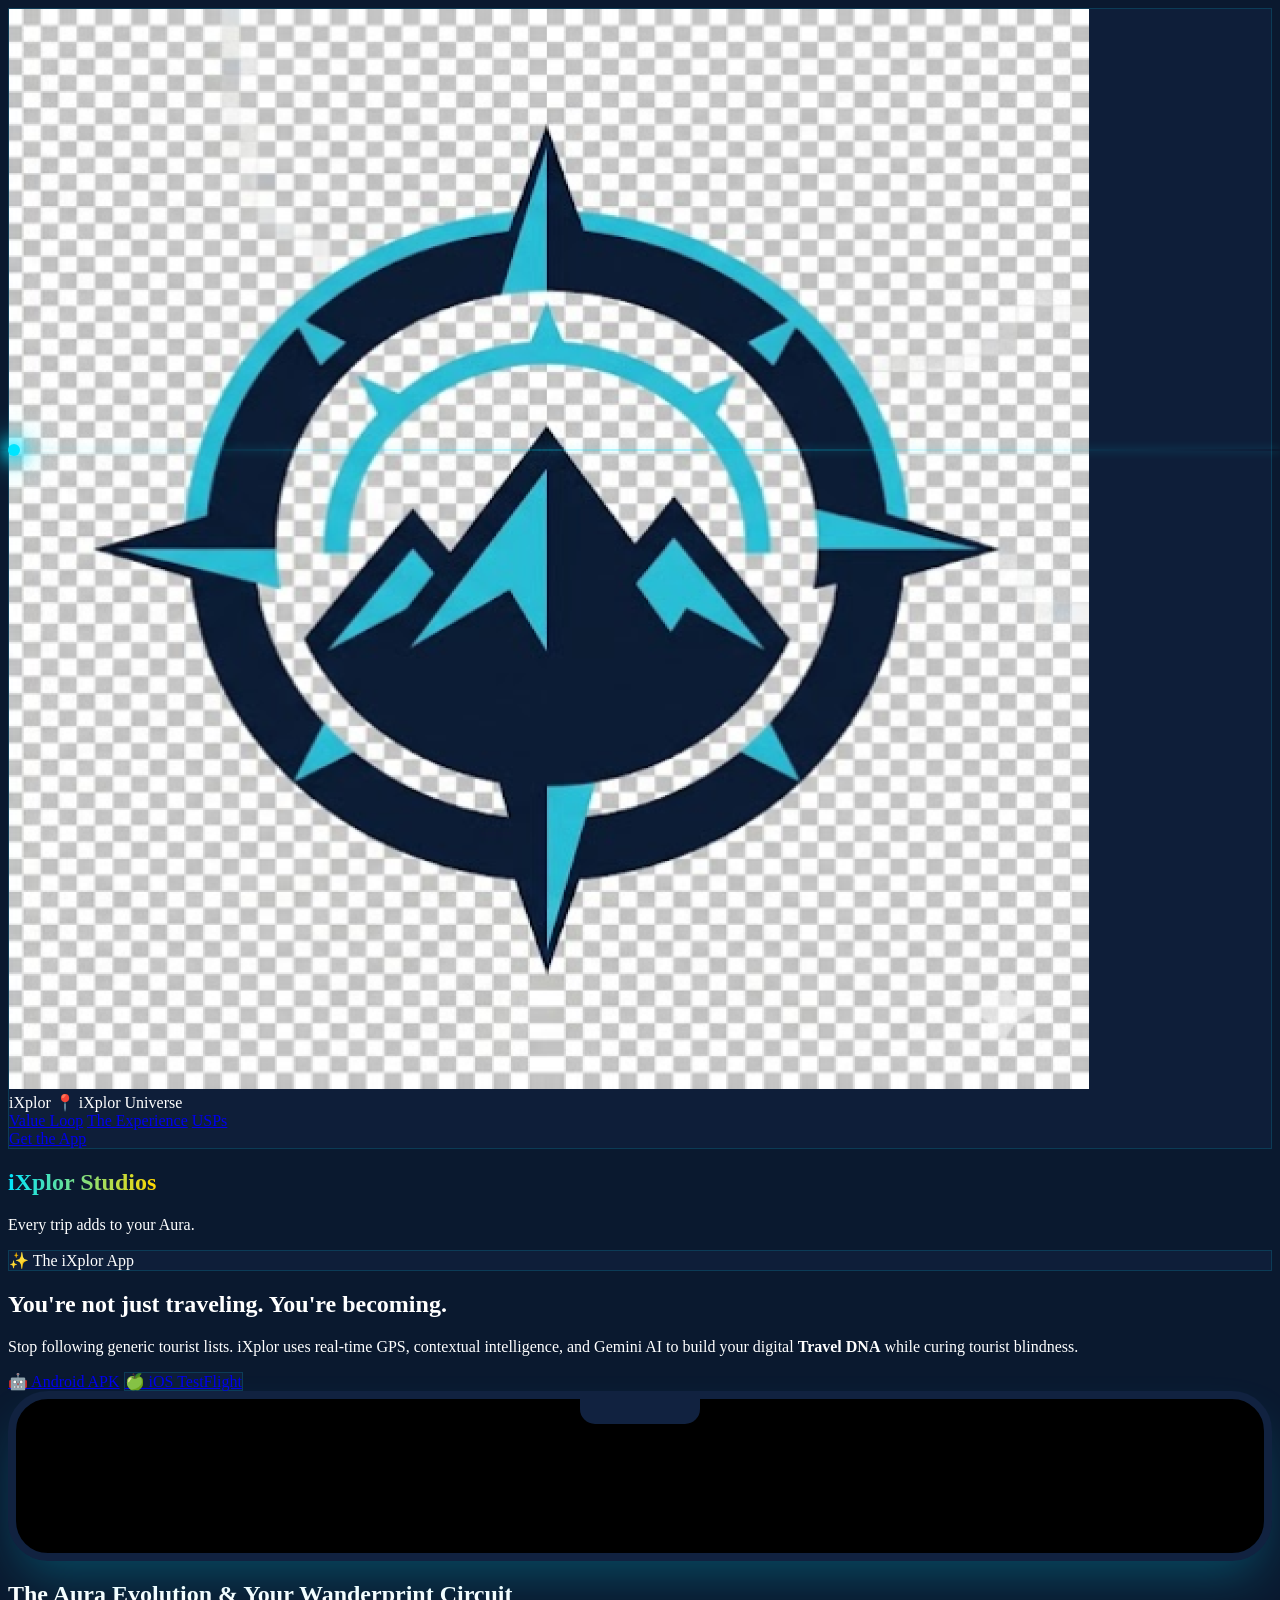
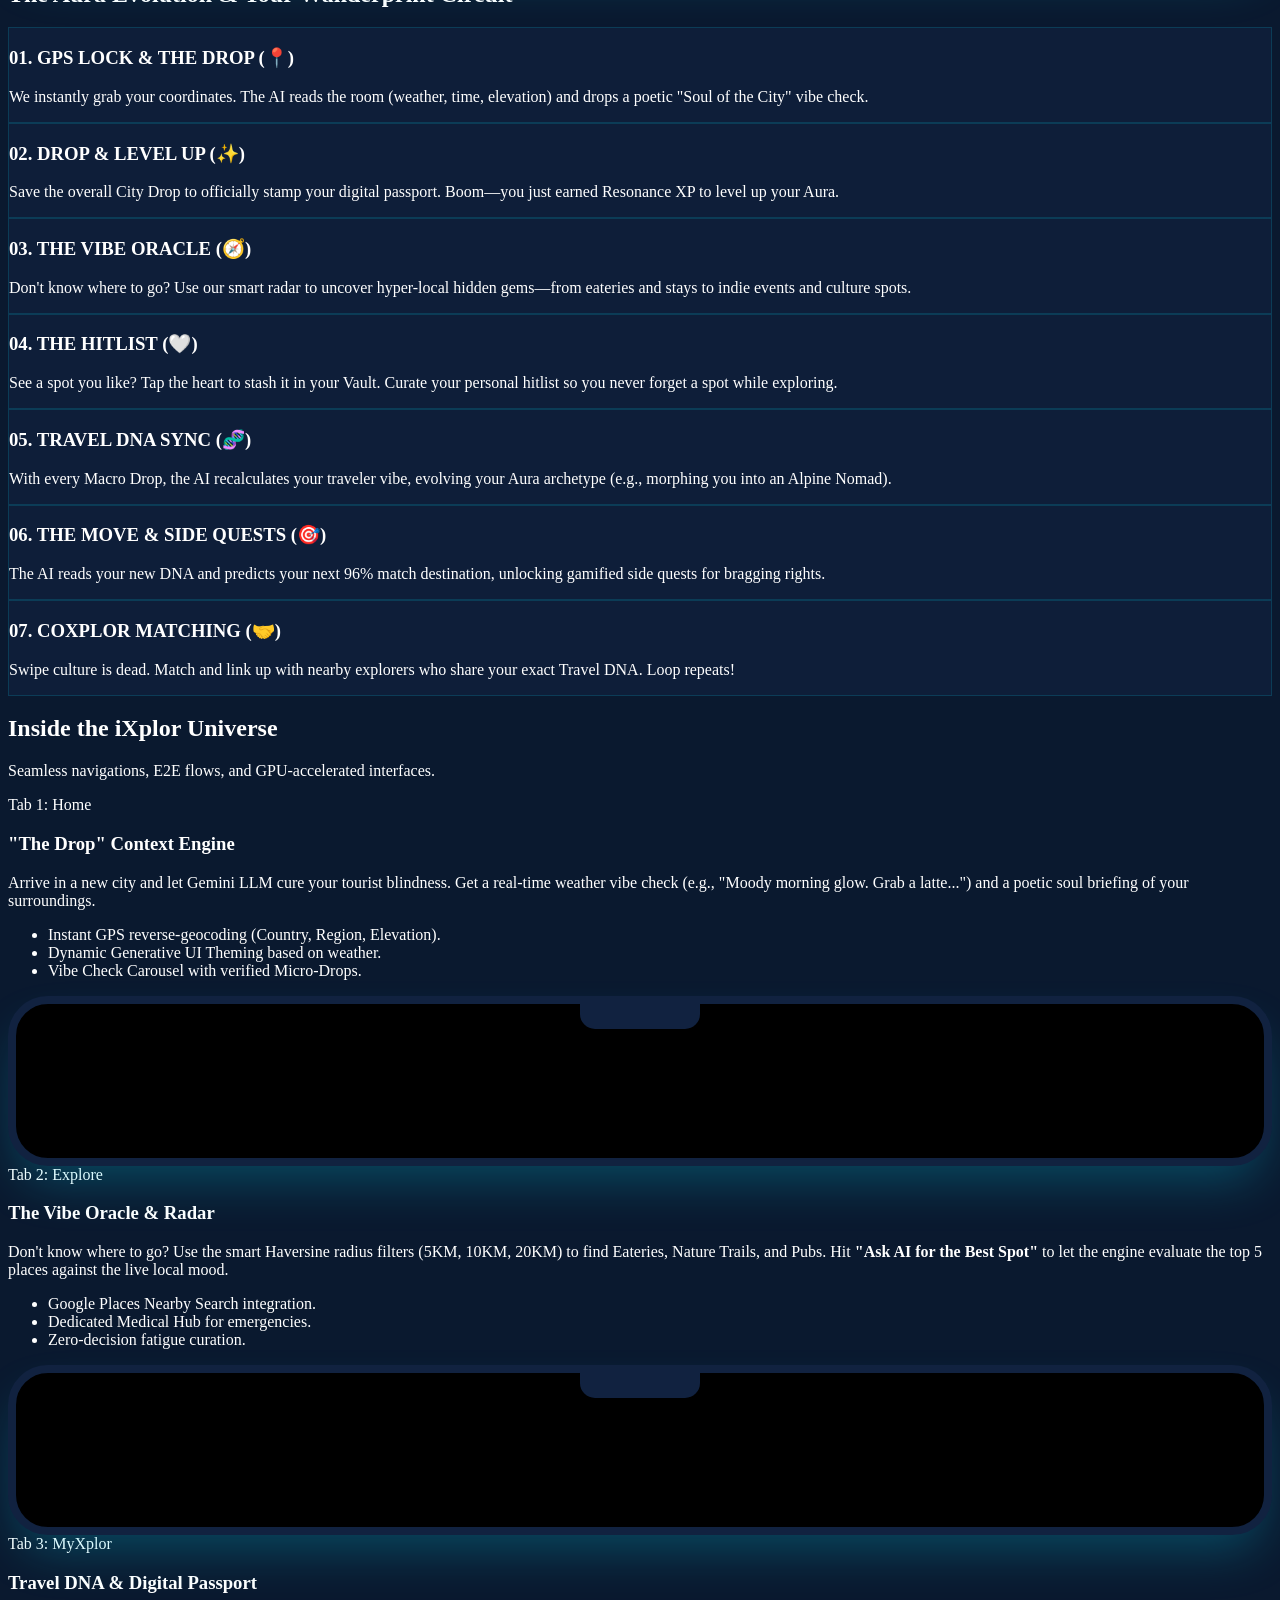
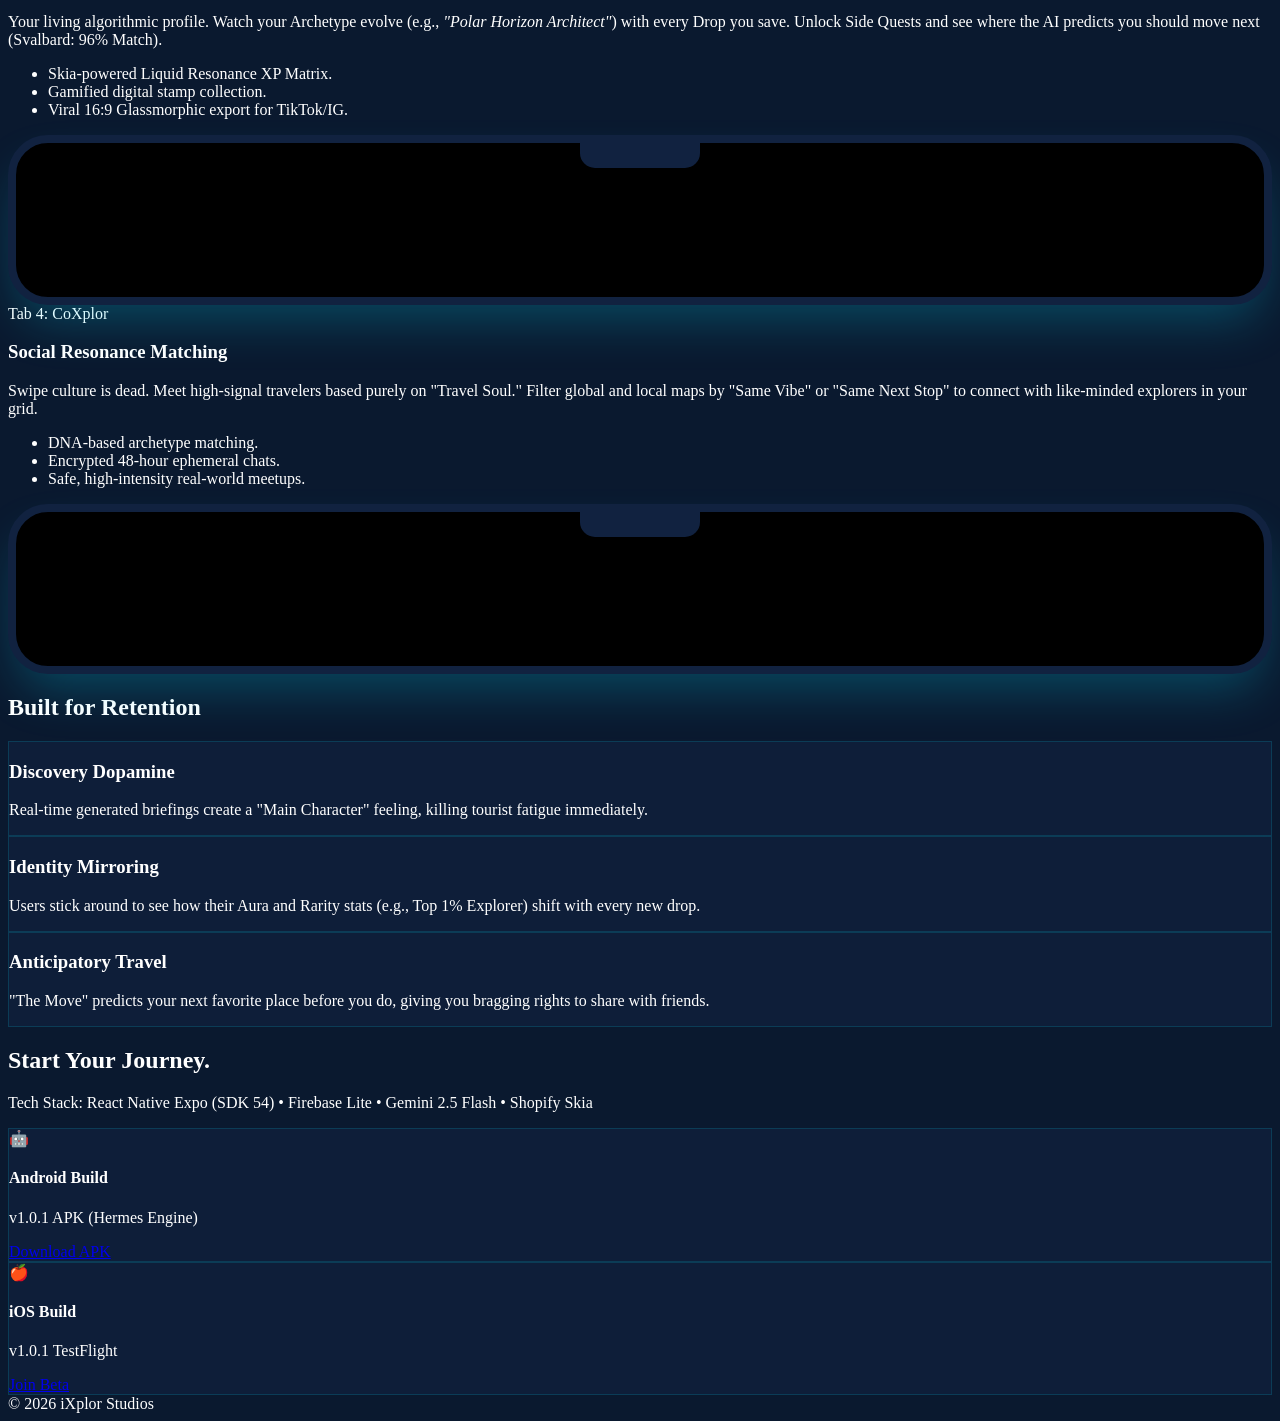
==== index.html @ 3cadb4de "Add the iXplor landing page The current single-page site: hero, value loop, the four app tabs, reten" ====
<!DOCTYPE html>
<html lang="en" class="scroll-smooth">

<head>
    <meta charset="UTF-8">
    <meta name="viewport" content="width=device-width, initial-scale=1.0">
    <title>iXplor | Every trip adds to your Aura.</title>
    <link rel="icon" type="image/png" href="assets/adaptive-icon.png">
    <!-- Google Fonts: Outfit (Headings) & Plus Jakarta Sans (Body) -->
    <link rel="preconnect" href="https://fonts.googleapis.com">
    <link rel="preconnect" href="https://fonts.gstatic.com" crossorigin>
    <link
        href="https://fonts.googleapis.com/css2?family=Outfit:wght@700;900&family=Plus+Jakarta+Sans:wght@400;500;700&family=Space+Grotesk:wght@400;700&display=swap"
        rel="stylesheet" />
    <script src="https://cdn.tailwindcss.com"></script>
    <script>
        tailwind.config = {
            theme: {
                extend: {
                    fontFamily: {
                        'outfit': ['"Outfit"', 'sans-serif'],
                        'jakarta': ['"Plus Jakarta Sans"', 'sans-serif'],
                        'space': ['"Space Grotesk"', 'sans-serif']
                    },
                    colors: {
                        navy: '#0A192F',
                        tealAccent: '#00E5FF',
                        xpGold: '#FFD700',
                        glass: 'rgba(17, 34, 64, 0.65)'
                    },
                    animation: {
                        'float': 'float 6s ease-in-out infinite',
                        'pulse-glow': 'pulseGlow 2s cubic-bezier(0.4, 0, 0.6, 1) infinite',
                    },
                    keyframes: {
                        float: {
                            '0%, 100%': { transform: 'translateY(0)' },
                            '50%': { transform: 'translateY(-10px)' },
                        },
                        pulseGlow: {
                            '0%, 100%': { opacity: 1, boxShadow: '0 0 15px rgba(0, 229, 255, 0.2)' },
                            '50%': { opacity: .7, boxShadow: '0 0 25px rgba(0, 229, 255, 0.6)' },
                        }
                    }
                }
            }
        }
    </script>
    <style>
        body {
            background-color: #0A192F;
            color: #FFFFFF;
            font-family: '"Plus Jakarta Sans"', 'sans-serif';
        }

        .glass-card {
            background: rgba(17, 34, 64, 0.65);
            backdrop-filter: blur(12px);
            -webkit-backdrop-filter: blur(12px);
            border: 1px solid rgba(0, 229, 255, 0.15);
        }

        .glass-card:hover {
            border-color: rgba(0, 229, 255, 0.5);
        }

        .gradient-text {
            background: linear-gradient(90deg, #00E5FF, #FFD700);
            -webkit-background-clip: text;
            background-clip: text;
            -webkit-text-fill-color: transparent;
        }

        /* Mobile Device Mockup CSS */
        .mockup-frame {
            border: 8px solid #112240;
            border-radius: 40px;
            overflow: hidden;
            background: #000;
            position: relative;
            box-shadow: 0 25px 50px -12px rgba(0, 229, 255, 0.25);
        }

        .mockup-notch {
            position: absolute;
            top: 0;
            left: 50%;
            transform: translateX(-50%);
            width: 120px;
            height: 25px;
            background: #112240;
            border-bottom-left-radius: 15px;
            border-bottom-right-radius: 15px;
            z-index: 10;
        }

        /* --- Cyberpunk Pipeline --- */
        .pipeline-track {
            position: absolute;
            top: 50%;
            left: 0;
            right: 0;
            height: 2px;
            background: linear-gradient(90deg, rgba(0, 229, 255, 0), rgba(0, 229, 255, 0.3), rgba(0, 229, 255, 0));
            box-shadow: 0 0 8px rgba(0, 229, 255, 0.3);
            transform: translateY(-50%);
            z-index: 1;
        }

        .data-packet {
            position: absolute;
            top: 50%;
            width: 12px;
            height: 12px;
            background-color: #00E5FF;
            border-radius: 9999px;
            box-shadow: 0 0 15px 5px rgba(0, 229, 255, 0.7), 0 0 30px 10px rgba(0, 229, 255, 0.4);
            transform: translateY(-50%);
            z-index: 2;
            animation: move-packet 8s linear infinite;
        }

        .pipeline-card {
            z-index: 5;
            animation-duration: 8s;
            animation-iteration-count: infinite;
        }

        .card-1 {
            animation-name: pulse-1;
        }

        .card-2 {
            animation-name: pulse-2;
        }

        .card-3 {
            animation-name: pulse-3;
        }

        .card-4 {
            animation-name: pulse-4;
        }

        .card-5 {
            animation-name: pulse-5;
        }

        .card-6 {
            animation-name: pulse-6;
        }

        .card-7 {
            animation-name: pulse-7;
        }

        @keyframes move-packet {
            from {
                left: 0%;
            }

            to {
                left: calc(100% - 12px);
            }
        }

        .pulse-active {
            transform: scale(1.05);
            border-color: #00E5FF;
            box-shadow: 0 0 20px rgba(0, 229, 255, 0.5);
        }

        @keyframes pulse-1 {

            8%,
            13% {
                transform: scale(1.05);
                border-color: #00E5FF;
                box-shadow: 0 0 20px rgba(0, 229, 255, 0.5);
            }
        }

        @keyframes pulse-2 {

            22%,
            27% {
                transform: scale(1.05);
                border-color: #00E5FF;
                box-shadow: 0 0 20px rgba(0, 229, 255, 0.5);
            }
        }

        @keyframes pulse-3 {

            36%,
            41% {
                transform: scale(1.05);
                border-color: #00E5FF;
                box-shadow: 0 0 20px rgba(0, 229, 255, 0.5);
            }
        }

        @keyframes pulse-4 {

            50%,
            55% {
                transform: scale(1.05);
                border-color: #00E5FF;
                box-shadow: 0 0 20px rgba(0, 229, 255, 0.5);
            }
        }

        @keyframes pulse-5 {

            64%,
            69% {
                transform: scale(1.05);
                border-color: #00E5FF;
                box-shadow: 0 0 20px rgba(0, 229, 255, 0.5);
            }
        }

        @keyframes pulse-6 {

            78%,
            83% {
                transform: scale(1.05);
                border-color: #00E5FF;
                box-shadow: 0 0 20px rgba(0, 229, 255, 0.5);
            }
        }

        @keyframes pulse-7 {

            92%,
            97% {
                transform: scale(1.05);
                border-color: #00E5FF;
                box-shadow: 0 0 20px rgba(0, 229, 255, 0.5);
            }
        }

        /* Hide scrollbar for a cleaner look */
        .no-scrollbar::-webkit-scrollbar {
            display: none;
        }

        .no-scrollbar {
            -ms-overflow-style: none;
            scrollbar-width: none;
        }
    </style>
</head>

<body class="antialiased selection:bg-tealAccent selection:text-navy font-jakarta">

    <!-- HEADER NAVIGATION -->
    <nav class="fixed w-full z-50 glass-card border-b border-white/10 px-6 py-3">
        <div class="max-w-7xl mx-auto flex justify-between items-center">
            <!-- Custom Header Request: Logo + Text + Drop Tag -->
            <div class="flex items-center gap-3">
                <a href="#" class="flex items-center text-3xl font-bold text-white">
                    <img src="assets/adaptive-icon.png" alt="iXplor Logo"
                        class="w-12 h-12 rounded-full border border-tealAccent" />
                </a>
                <div class="flex flex-col">
                    <span class="text-2xl font-black tracking-wide text-white leading-tight font-outfit">iXplor</span>
                    <span class="text-[10px] font-bold text-tealAccent uppercase tracking-widest mt-2 font-jakarta">📍
                        iXplor Universe</span>
                </div>
            </div>

            <div class="hidden md:flex gap-8 text-sm font-semibold text-white/70 font-jakarta">
                <a href="#value-loop" class="hover:text-tealAccent transition">Value Loop</a>
                <a href="#screens" class="hover:text-tealAccent transition">The Experience</a>
                <a href="#features" class="hover:text-tealAccent transition">USPs</a>
            </div>
            <a href="#download"
                class="bg-tealAccent text-navy font-bold px-5 py-2 rounded-full hover:bg-white transition animate-pulse-glow font-outfit">Get
                the App</a>
        </div>
    </nav>

    <!-- HERO SECTION -->
    <section class="relative pt-40 pb-20 px-6 max-w-7xl mx-auto">
        <!-- Studio Impact Header -->
        <div class="text-center mb-16">
            <h1 class="text-5xl md:text-7xl font-black leading-tight font-outfit tracking-tight">
                <span class="gradient-text">iXplor Studios</span>
            </h1>
            <p class="text-xl md:text-2xl text-white/80 font-jakarta mt-4">
                Every trip adds to your Aura.
            </p>
        </div>

        <!-- Product Showcase -->
        <div class="flex flex-col lg:flex-row items-center gap-12">
            <div class="lg:w-1/2 space-y-6">
                <div
                    class="inline-block px-4 py-1 rounded-full glass-card border border-tealAccent/30 text-tealAccent text-xs font-bold uppercase tracking-widest font-outfit">
                    ✨ The iXplor App
                </div>
                <h2 class="text-4xl md:text-6xl font-black leading-tight font-outfit tracking-tight">
                    You're not just traveling. You're becoming.
                </h2>
                <p class="text-lg text-white/70 leading-relaxed font-jakarta">
                    Stop following generic tourist lists. iXplor uses real-time GPS, contextual intelligence, and
                    Gemini AI
                    to build your digital <strong>Travel DNA</strong> while curing tourist blindness.
                </p>
                <div class="flex gap-4 pt-4">
                    <a href="#download"
                        class="bg-tealAccent text-navy font-bold px-8 py-3 rounded-xl hover:bg-white transition shadow-[0_0_15px_rgba(0,229,255,0.4)] font-outfit">🤖
                        Android APK</a>
                    <a href="#download"
                        class="glass-card text-white font-bold px-8 py-3 rounded-xl hover:border-tealAccent transition font-outfit">🍏
                        iOS TestFlight</a>
                </div>
            </div>

            <!-- Dynamic Hero Mockup (Insert Tromso Home Screen Video Here) -->
            <div class="lg:w-1/2 flex justify-center animate-float">
                <div class="mockup-frame w-[300px] h-[600px]">
                    <div class="mockup-notch"></div>
                    <!-- 🎥 PLUG IN YOUR 00:00 - 00:15 VIDEO CLIP HERE -->
                    <video autoplay loop muted playsinline class="w-full h-full object-cover">
                        <source src="assets/Create_an_animatic_sequential.mp4" type="video/mp4">
                        <img src="https://via.placeholder.com/300x600/0A192F/00E5FF?text=Video+Placeholder:+Tromso+Drop"
                            alt="Tromso Drop" />
                    </video>
                </div>
            </div>
        </div>
    </section>

    <!-- CYBERPUNK DATA PIPELINE -->
    <section id="value-loop" class="py-20 bg-white/5 border-y border-white/10 overflow-hidden">
        <div class="max-w-7xl mx-auto px-6 text-center">
            <h2 class="text-3xl md:text-4xl font-black mb-16 font-outfit tracking-tight">The Aura Evolution & Your <span
                    class="font-space text-tealAccent drop-shadow-[0_0_8px_rgba(0,229,255,0.8)]">Wanderprint
                    Circuit</span></h2>
        </div>

        <!-- Pipeline Container -->
        <div class="relative w-full max-w-7xl mx-auto flex items-center h-64">
            <!-- The Track -->
            <div class="pipeline-track"></div>
            <!-- The Data Packet -->
            <div class="data-packet"></div>

            <!-- Scrollable container for cards -->
            <div
                class="absolute inset-0 flex items-center overflow-x-auto no-scrollbar md:grid md:grid-cols-7 gap-6 px-6">
                <!-- Card 1 -->
                <div class="glass-card pipeline-card card-1 rounded-2xl p-4 flex-shrink-0 w-64 md:w-auto">
                    <h3 class="font-space uppercase tracking-widest font-bold text-tealAccent flex items-center gap-2">
                        01. GPS LOCK & THE DROP (📍)</h3>
                    <p class="text-white/70 text-xs mt-2 font-jakarta">We instantly grab your coordinates. The AI reads
                        the room (weather, time, elevation) and drops a poetic "Soul of the City" vibe check.</p>
                </div>
                <!-- Card 2 -->
                <div class="glass-card pipeline-card card-2 rounded-2xl p-4 flex-shrink-0 w-64 md:w-auto">
                    <h3 class="font-space uppercase tracking-widest font-bold text-tealAccent flex items-center gap-2">
                        02. DROP & LEVEL UP (✨)</h3>
                    <p class="text-white/70 text-xs mt-2 font-jakarta">Save the overall City Drop to officially stamp
                        your digital passport. Boom—you just earned Resonance XP to level up your Aura.</p>
                </div>
                <!-- Card 3 -->
                <div class="glass-card pipeline-card card-3 rounded-2xl p-4 flex-shrink-0 w-64 md:w-auto">
                    <h3 class="font-space uppercase tracking-widest font-bold text-tealAccent flex items-center gap-2">
                        03. THE VIBE ORACLE (🧭)</h3>
                    <p class="text-white/70 text-xs mt-2 font-jakarta">Don't know where to go? Use our smart radar to
                        uncover hyper-local hidden gems—from eateries and stays to indie events and culture spots.</p>
                </div>
                <!-- Card 4 -->
                <div class="glass-card pipeline-card card-4 rounded-2xl p-4 flex-shrink-0 w-64 md:w-auto">
                    <h3 class="font-space uppercase tracking-widest font-bold text-tealAccent flex items-center gap-2">
                        04. THE HITLIST (🤍)</h3>
                    <p class="text-white/70 text-xs mt-2 font-jakarta">See a spot you like? Tap the heart to stash it in
                        your Vault. Curate your personal hitlist so you never forget a spot while exploring.</p>
                </div>
                <!-- Card 5 -->
                <div class="glass-card pipeline-card card-5 rounded-2xl p-4 flex-shrink-0 w-64 md:w-auto">
                    <h3 class="font-space uppercase tracking-widest font-bold text-tealAccent flex items-center gap-2">
                        05. TRAVEL DNA SYNC (🧬)</h3>
                    <p class="text-white/70 text-xs mt-2 font-jakarta">With every Macro Drop, the AI recalculates your
                        traveler vibe, evolving your Aura archetype (e.g., morphing you into an Alpine Nomad).</p>
                </div>
                <!-- Card 6 -->
                <div class="glass-card pipeline-card card-6 rounded-2xl p-4 flex-shrink-0 w-64 md:w-auto">
                    <h3 class="font-space uppercase tracking-widest font-bold text-tealAccent flex items-center gap-2">
                        06. THE MOVE & SIDE QUESTS (🎯)</h3>
                    <p class="text-white/70 text-xs mt-2 font-jakarta">The AI reads your new DNA and predicts your next
                        96% match destination, unlocking gamified side quests for bragging rights.</p>
                </div>
                <!-- Card 7 -->
                <div class="glass-card pipeline-card card-7 rounded-2xl p-4 flex-shrink-0 w-64 md:w-auto">
                    <h3 class="font-space uppercase tracking-widest font-bold text-tealAccent flex items-center gap-2">
                        07. COXPLOR MATCHING (🤝)</h3>
                    <p class="text-white/70 text-xs mt-2 font-jakarta">Swipe culture is dead. Match and link up with
                        nearby explorers who share your exact Travel DNA. Loop repeats!</p>
                </div>
            </div>
        </div>
    </section>

    <!-- INTERACTIVE SCREEN SHOWCASE (Based on your Video Timestamps) -->
    <section id="screens" class="py-24 px-6 max-w-7xl mx-auto">
        <div class="text-center mb-16">
            <h2 class="text-4xl md:text-5xl font-black font-outfit tracking-tight">Inside the <span
                    class="text-tealAccent">iXplor Universe</span>
            </h2>
            <p class="text-white/70 mt-4 max-w-2xl mx-auto font-jakarta">Seamless navigations, E2E flows, and
                GPU-accelerated
                interfaces.</p>
        </div>

        <div class="space-y-24">

            <!-- HOME TAB -->
            <div class="flex flex-col md:flex-row items-center gap-12">
                <div class="md:w-1/2 space-y-4">
                    <span class="text-tealAccent font-bold text-sm tracking-widest uppercase font-outfit">Tab 1:
                        Home</span>
                    <h3 class="text-3xl font-black font-outfit tracking-tight">"The Drop" Context Engine</h3>
                    <p class="text-white/70 leading-relaxed font-jakarta">Arrive in a new city and let Gemini LLM cure
                        your tourist
                        blindness. Get a real-time weather vibe check (e.g., "Moody morning glow. Grab a latte...") and
                        a poetic soul briefing of your surroundings.</p>
                    <ul class="list-disc list-inside text-sm text-white/70 space-y-2 pt-2 font-jakarta">
                        <li>Instant GPS reverse-geocoding (Country, Region, Elevation).</li>
                        <li>Dynamic Generative UI Theming based on weather.</li>
                        <li>Vibe Check Carousel with verified Micro-Drops.</li>
                    </ul>
                </div>
                <div class="md:w-1/2 flex justify-center">
                    <div class="mockup-frame w-[250px] h-[500px] bg-navy">
                        <div class="mockup-notch"></div>
                        <!-- Video clip for Home Tab -->
                        <video autoplay loop muted playsinline class="w-full h-full object-cover">
                            <source src="assets/generate_for_this_video_as_wel.mp4" type="video/mp4">
                            <img src="https://via.placeholder.com/250x500/0A192F/00E5FF?text=Home+Tab+Video"
                                class="w-full h-full object-cover" alt="Home Tab" />
                        </video>
                    </div>
                </div>
            </div>

            <!-- EXPLORE TAB -->
            <div class="flex flex-col md:flex-row-reverse items-center gap-12">
                <div class="md:w-1/2 space-y-4">
                    <span class="text-tealAccent font-bold text-sm tracking-widest uppercase font-outfit">Tab 2:
                        Explore</span>
                    <h3 class="text-3xl font-black font-outfit tracking-tight">The Vibe Oracle & Radar</h3>
                    <p class="text-white/70 leading-relaxed font-jakarta">Don't know where to go? Use the smart
                        Haversine radius
                        filters (5KM, 10KM, 20KM) to find Eateries, Nature Trails, and Pubs. Hit <strong>"Ask AI for the
                            Best Spot"</strong> to let the engine evaluate the top 5 places against the live local mood.
                    </p>
                    <ul class="list-disc list-inside text-sm text-white/70 space-y-2 pt-2 font-jakarta">
                        <li>Google Places Nearby Search integration.</li>
                        <li>Dedicated Medical Hub for emergencies.</li>
                        <li>Zero-decision fatigue curation.</li>
                    </ul>
                </div>
                <div class="md:w-1/2 flex justify-center">
                    <div class="mockup-frame w-[250px] h-[500px] bg-navy">
                        <div class="mockup-notch"></div>
                        <!-- Video clip for Explore Tab -->
                        <video autoplay loop muted playsinline class="w-full h-full object-cover">
                            <source src="assets/generate_for_this_video_as_wel.mp4" type="video/mp4">
                            <img src="https://via.placeholder.com/250x500/0A192F/00E5FF?text=Explore+Tab+Video"
                                class="w-full h-full object-cover" alt="Explore Tab" />
                        </video>
                    </div>
                </div>
            </div>

            <!-- MYXPLOR TAB -->
            <div class="flex flex-col md:flex-row items-center gap-12">
                <div class="md:w-1/2 space-y-4">
                    <span class="text-xpGold font-bold text-sm tracking-widest uppercase font-outfit">Tab 3:
                        MyXplor</span>
                    <h3 class="text-3xl font-black font-outfit tracking-tight">Travel DNA & Digital Passport</h3>
                    <p class="text-white/70 leading-relaxed font-jakarta">Your living algorithmic profile. Watch your
                        Archetype
                        evolve (e.g., <em>"Polar Horizon Architect"</em>) with every Drop you save. Unlock Side Quests
                        and see where the AI predicts you should move next (Svalbard: 96% Match).</p>
                    <ul class="list-disc list-inside text-sm text-white/70 space-y-2 pt-2 font-jakarta">
                        <li>Skia-powered Liquid Resonance XP Matrix.</li>
                        <li>Gamified digital stamp collection.</li>
                        <li>Viral 16:9 Glassmorphic export for TikTok/IG.</li>
                    </ul>
                </div>
                <div class="md:w-1/2 flex justify-center">
                    <div class="mockup-frame w-[250px] h-[500px] bg-navy">
                        <div class="mockup-notch"></div>
                        <!-- Video clip for MyXplor Tab -->
                        <video autoplay loop muted playsinline class="w-full h-full object-cover">
                            <source src="assets/Create_an_animatic_sequential.mp4#t=4,8" type="video/mp4">
                            <img src="https://via.placeholder.com/250x500/0A192F/FFD700?text=MyXplor+Tab+Video"
                                class="w-full h-full object-cover" alt="MyXplor Tab" />
                        </video>
                    </div>
                </div>
            </div>

            <!-- COXPLOR TAB -->
            <div class="flex flex-col md:flex-row-reverse items-center gap-12">
                <div class="md:w-1/2 space-y-4">
                    <span class="text-tealAccent font-bold text-sm tracking-widest uppercase font-outfit">Tab 4:
                        CoXplor</span>
                    <h3 class="text-3xl font-black font-outfit tracking-tight">Social Resonance Matching</h3>
                    <p class="text-white/70 leading-relaxed font-jakarta">Swipe culture is dead. Meet high-signal
                        travelers based
                        purely on "Travel Soul." Filter global and local maps by "Same Vibe" or "Same Next Stop" to
                        connect with like-minded explorers in your grid.</p>
                    <ul class="list-disc list-inside text-sm text-white/70 space-y-2 pt-2 font-jakarta">
                        <li>DNA-based archetype matching.</li>
                        <li>Encrypted 48-hour ephemeral chats.</li>
                        <li>Safe, high-intensity real-world meetups.</li>
                    </ul>
                </div>
                <div class="md:w-1/2 flex justify-center">
                    <div class="mockup-frame w-[250px] h-[500px] bg-navy">
                        <div class="mockup-notch"></div>
                        <!-- Video clip for CoXplor Tab -->
                        <video autoplay loop muted playsinline class="w-full h-full object-cover">
                            <source src="assets/Create_an_animatic_sequential.mp4#t=8,10" type="video/mp4">
                            <img src="https://via.placeholder.com/250x500/0A192F/00E5FF?text=CoXplor+Tab+Video"
                                class="w-full h-full object-cover" alt="CoXplor Tab" />
                        </video>
                    </div>
                </div>
            </div>

        </div>
    </section>

    <!-- CORE USPs & RETENTION -->
    <section id="features" class="py-20 bg-white/5 border-y border-white/10">
        <div class="max-w-7xl mx-auto px-6">
            <h2 class="text-3xl md:text-4xl font-black text-center mb-12 font-outfit tracking-tight">Built for Retention
            </h2>
            <div class="grid grid-cols-1 md:grid-cols-3 gap-6">
                <div class="glass-card p-8 rounded-2xl border-t-4 border-t-tealAccent">
                    <h3 class="text-xl font-bold mb-2 font-outfit">Discovery Dopamine</h3>
                    <p class="text-white/70 text-sm font-jakarta">Real-time generated briefings create a "Main
                        Character" feeling,
                        killing tourist fatigue immediately.</p>
                </div>
                <div class="glass-card p-8 rounded-2xl border-t-4 border-t-xpGold">
                    <h3 class="text-xl font-bold mb-2 font-outfit">Identity Mirroring</h3>
                    <p class="text-white/70 text-sm font-jakarta">Users stick around to see how their Aura and Rarity
                        stats (e.g.,
                        Top 1% Explorer) shift with every new drop.</p>
                </div>
                <div class="glass-card p-8 rounded-2xl border-t-4 border-t-tealAccent">
                    <h3 class="text-xl font-bold mb-2 font-outfit">Anticipatory Travel</h3>
                    <p class="text-white/70 text-sm font-jakarta">"The Move" predicts your next favorite place before
                        you do, giving
                        you bragging rights to share with friends.</p>
                </div>
            </div>
        </div>
    </section>

    <!-- FINAL CTA MATRIX -->
    <section id="download" class="py-32 px-6 text-center max-w-4xl mx-auto">
        <h2 class="text-4xl md:text-6xl font-black mb-6 font-outfit tracking-tight">Start Your Journey.</h2>
        <p class="text-white/70 mb-12 font-jakarta">Tech Stack: React Native Expo (SDK 54) • Firebase Lite • Gemini 2.5
            Flash •
            Shopify Skia</p>

        <div class="flex flex-col sm:flex-row justify-center gap-6">
            <div class="glass-card p-6 rounded-2xl text-left w-full sm:w-64">
                <div class="text-3xl mb-4">🤖</div>
                <h4 class="font-bold text-lg mb-1 font-outfit">Android Build</h4>
                <p class="text-xs text-white/50 mb-4 font-jakarta">v1.0.1 APK (Hermes Engine)</p>
                <a href="#"
                    class="block text-center bg-tealAccent text-navy font-bold py-2 rounded-lg hover:bg-white transition font-outfit">Download
                    APK</a>
            </div>

            <div class="glass-card p-6 rounded-2xl text-left w-full sm:w-64">
                <div class="text-3xl mb-4">🍎</div>
                <h4 class="font-bold text-lg mb-1 font-outfit">iOS Build</h4>
                <p class="text-xs text-white/50 mb-4 font-jakarta">v1.0.1 TestFlight</p>
                <a href="#"
                    class="block text-center border border-white/20 text-white font-bold py-2 rounded-lg hover:bg-white/10 transition font-outfit">Join
                    Beta</a>
            </div>
        </div>
    </section>

    <footer class="text-center py-8 text-white/30 text-xs border-t border-white/10 font-jakarta">
        © 2026 iXplor Studios
    </footer>

</body>

</html>
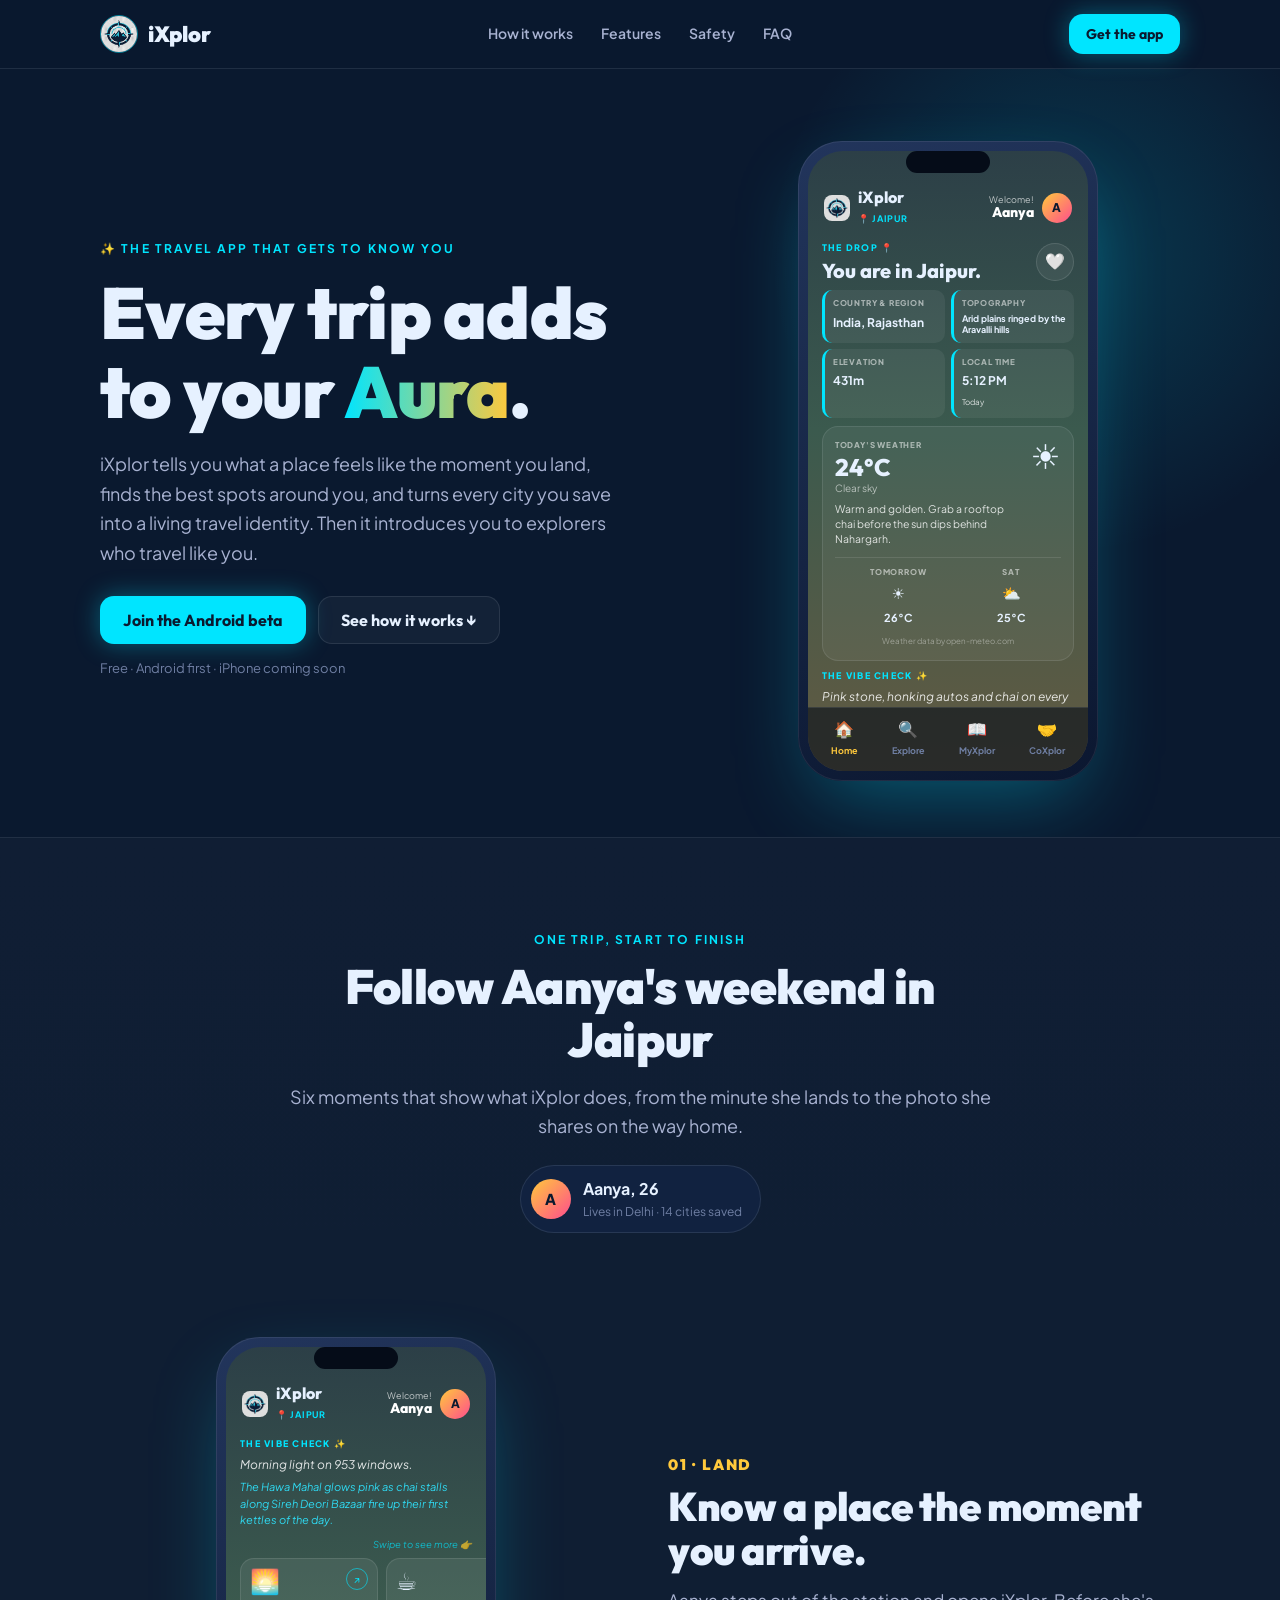
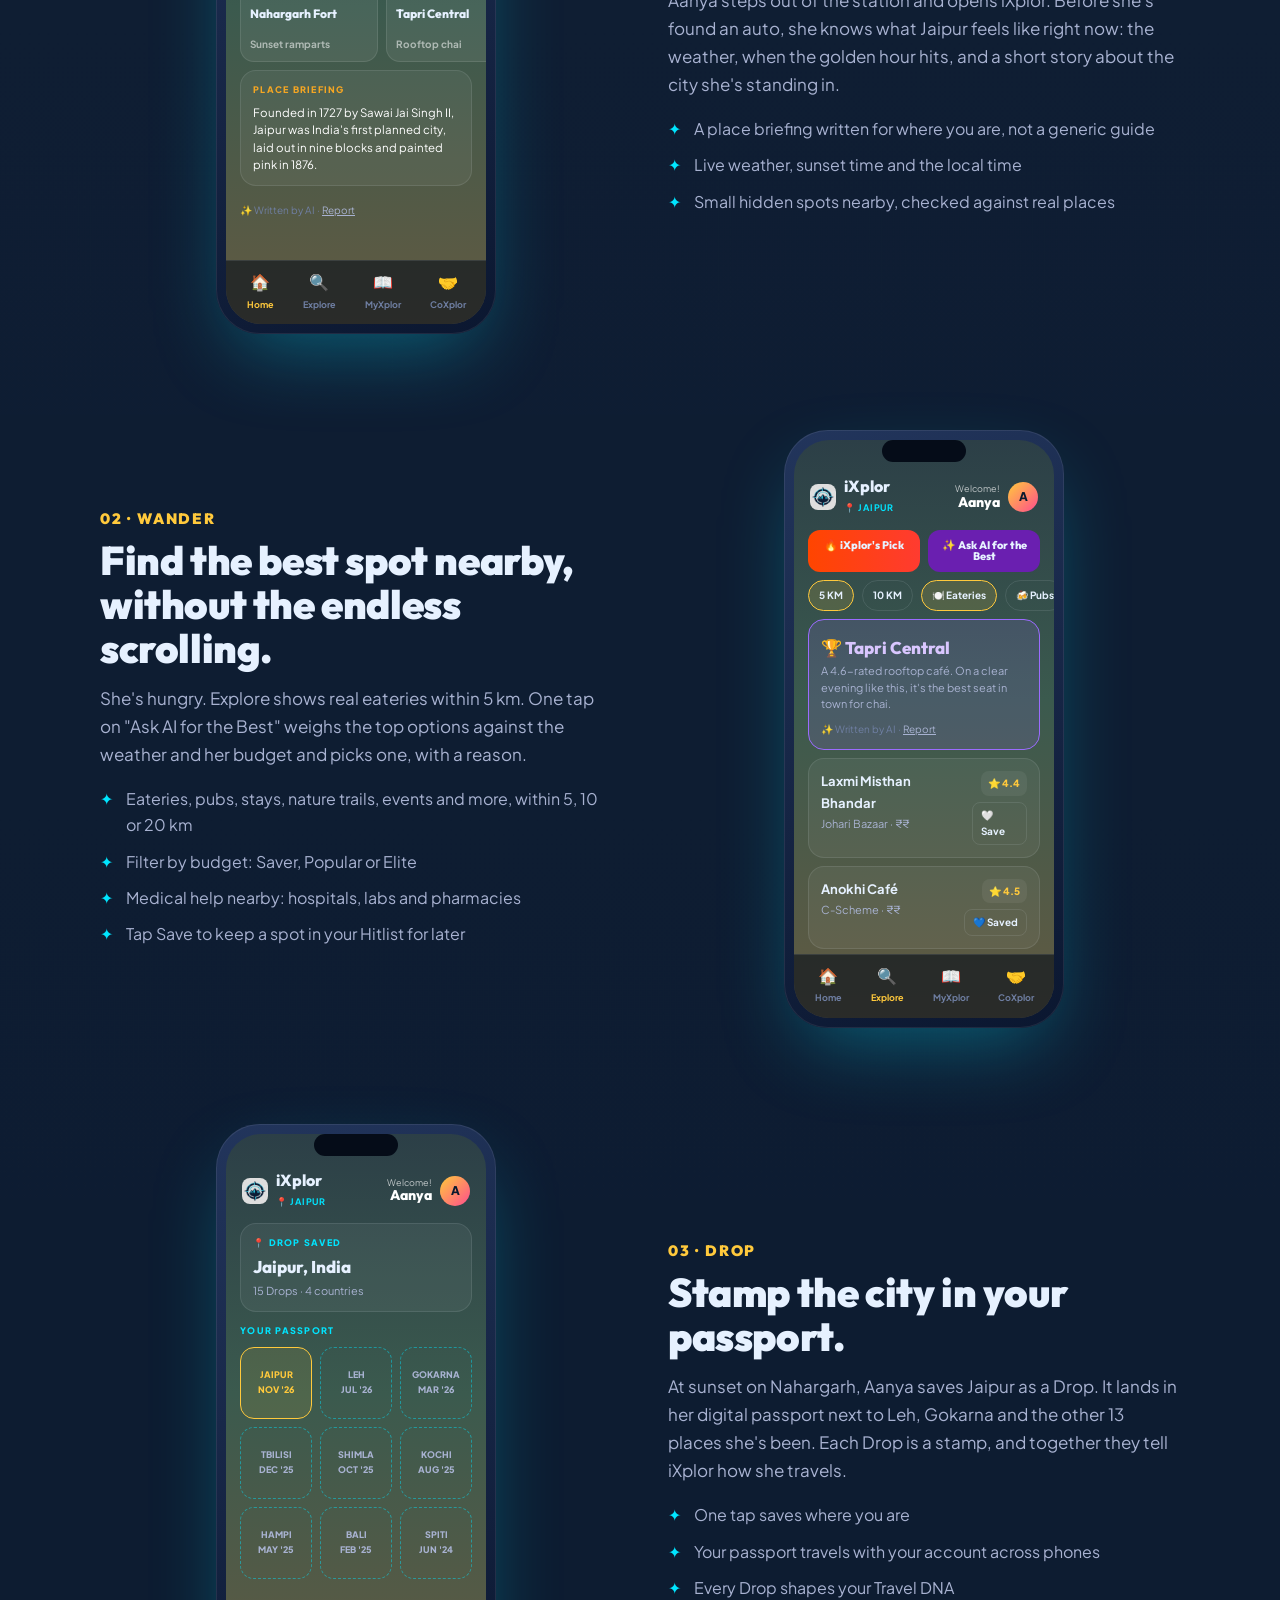
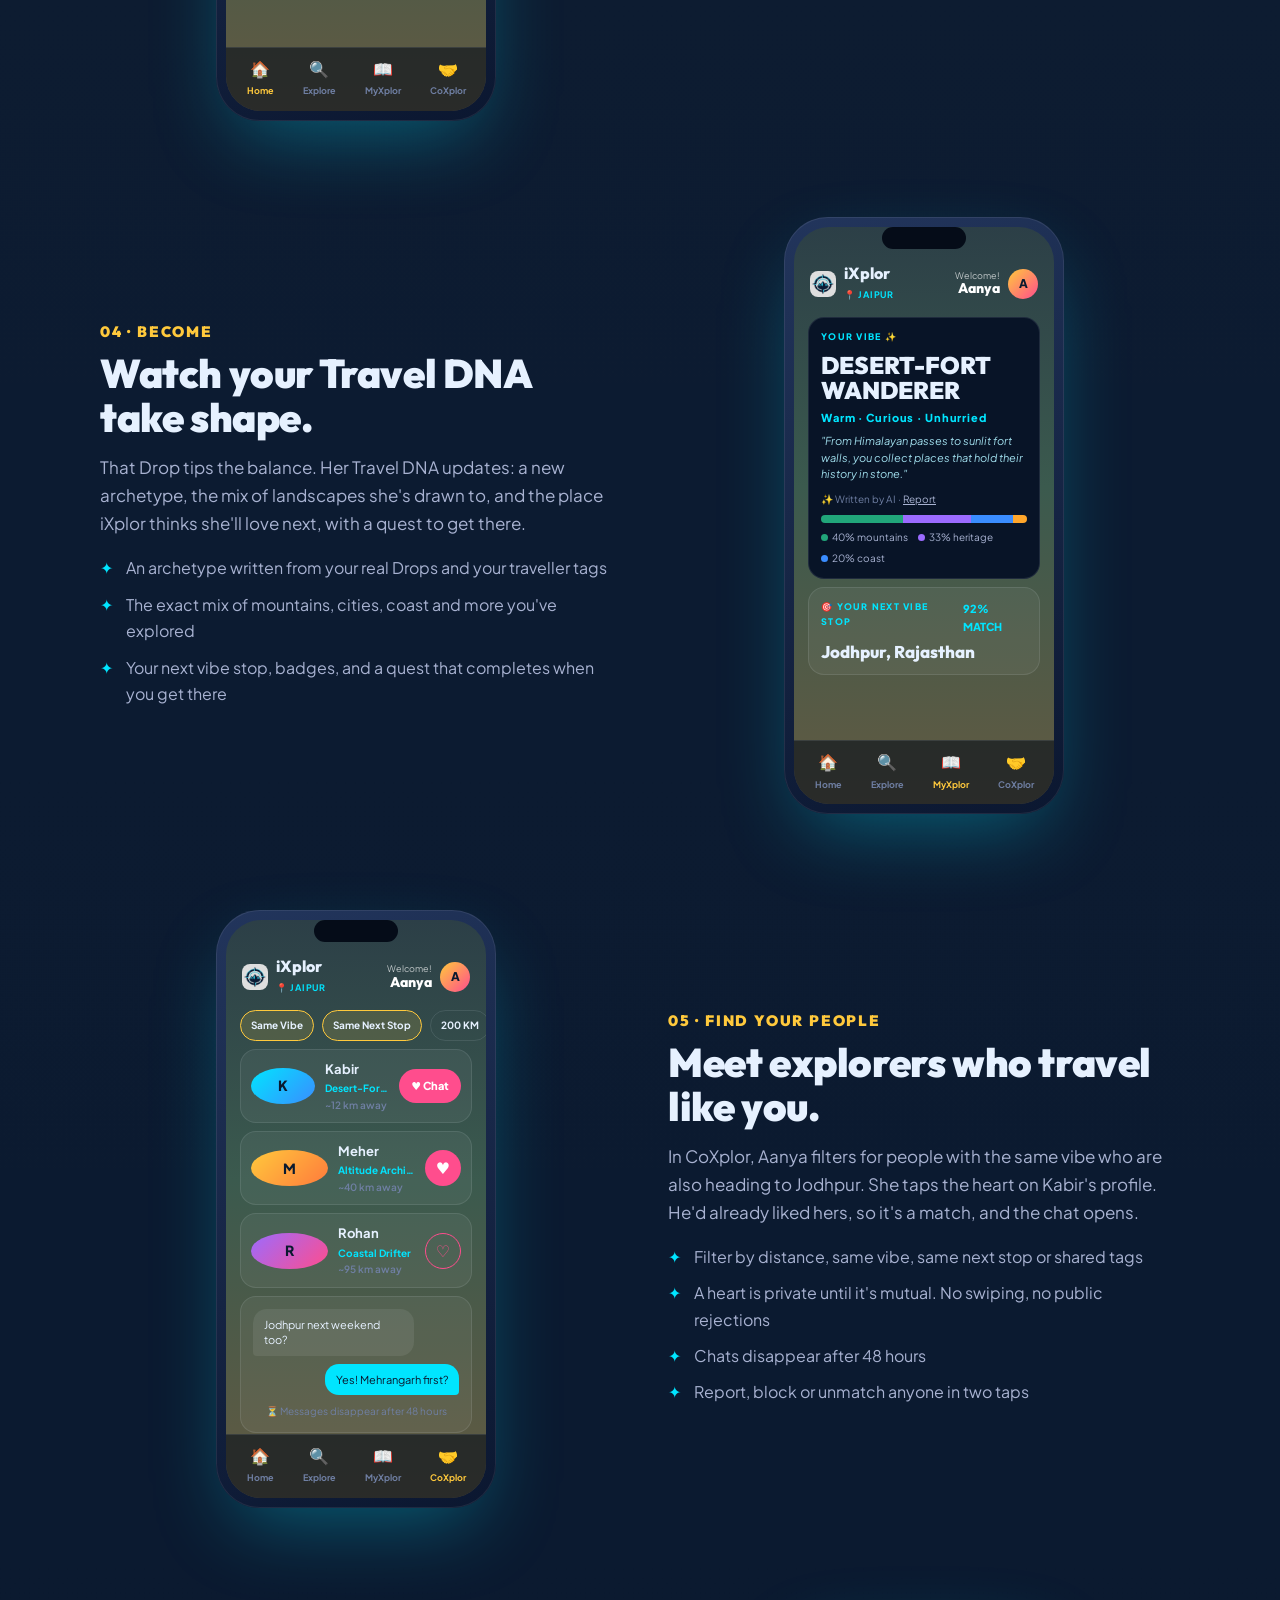
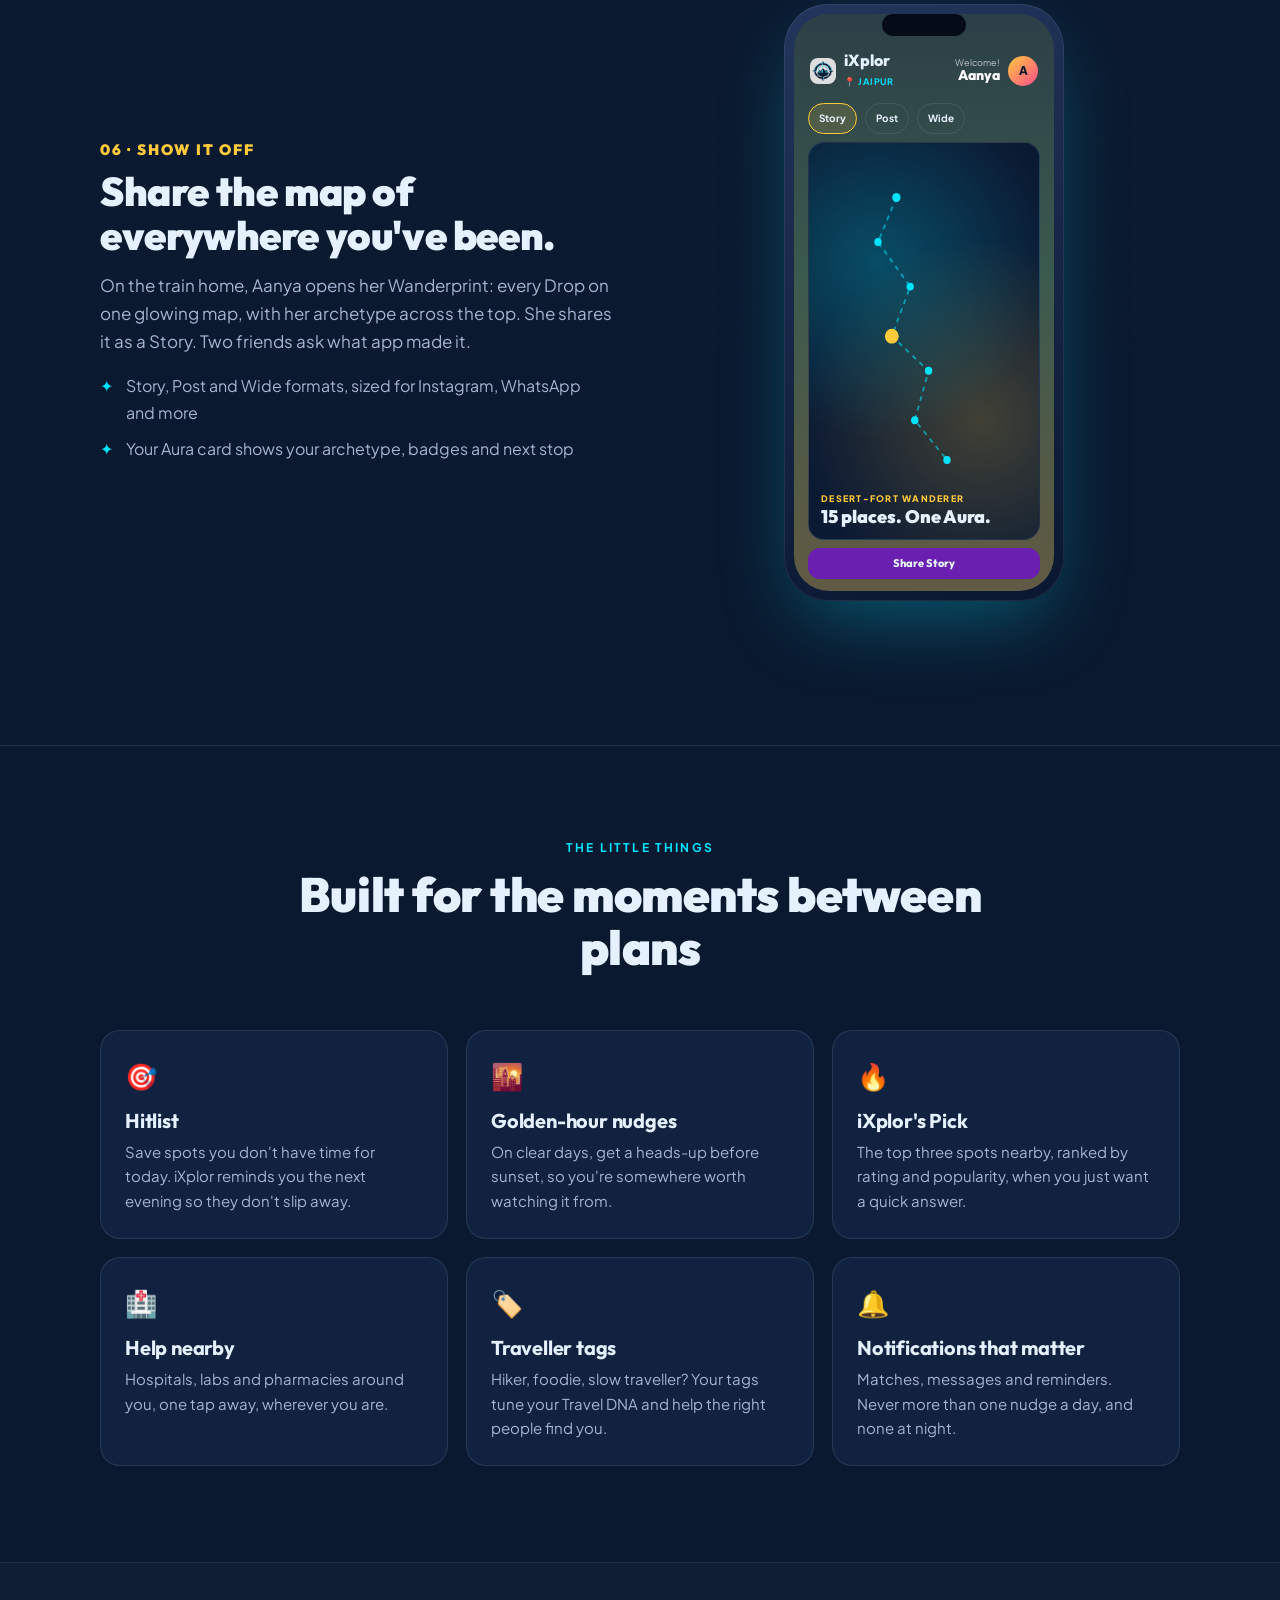
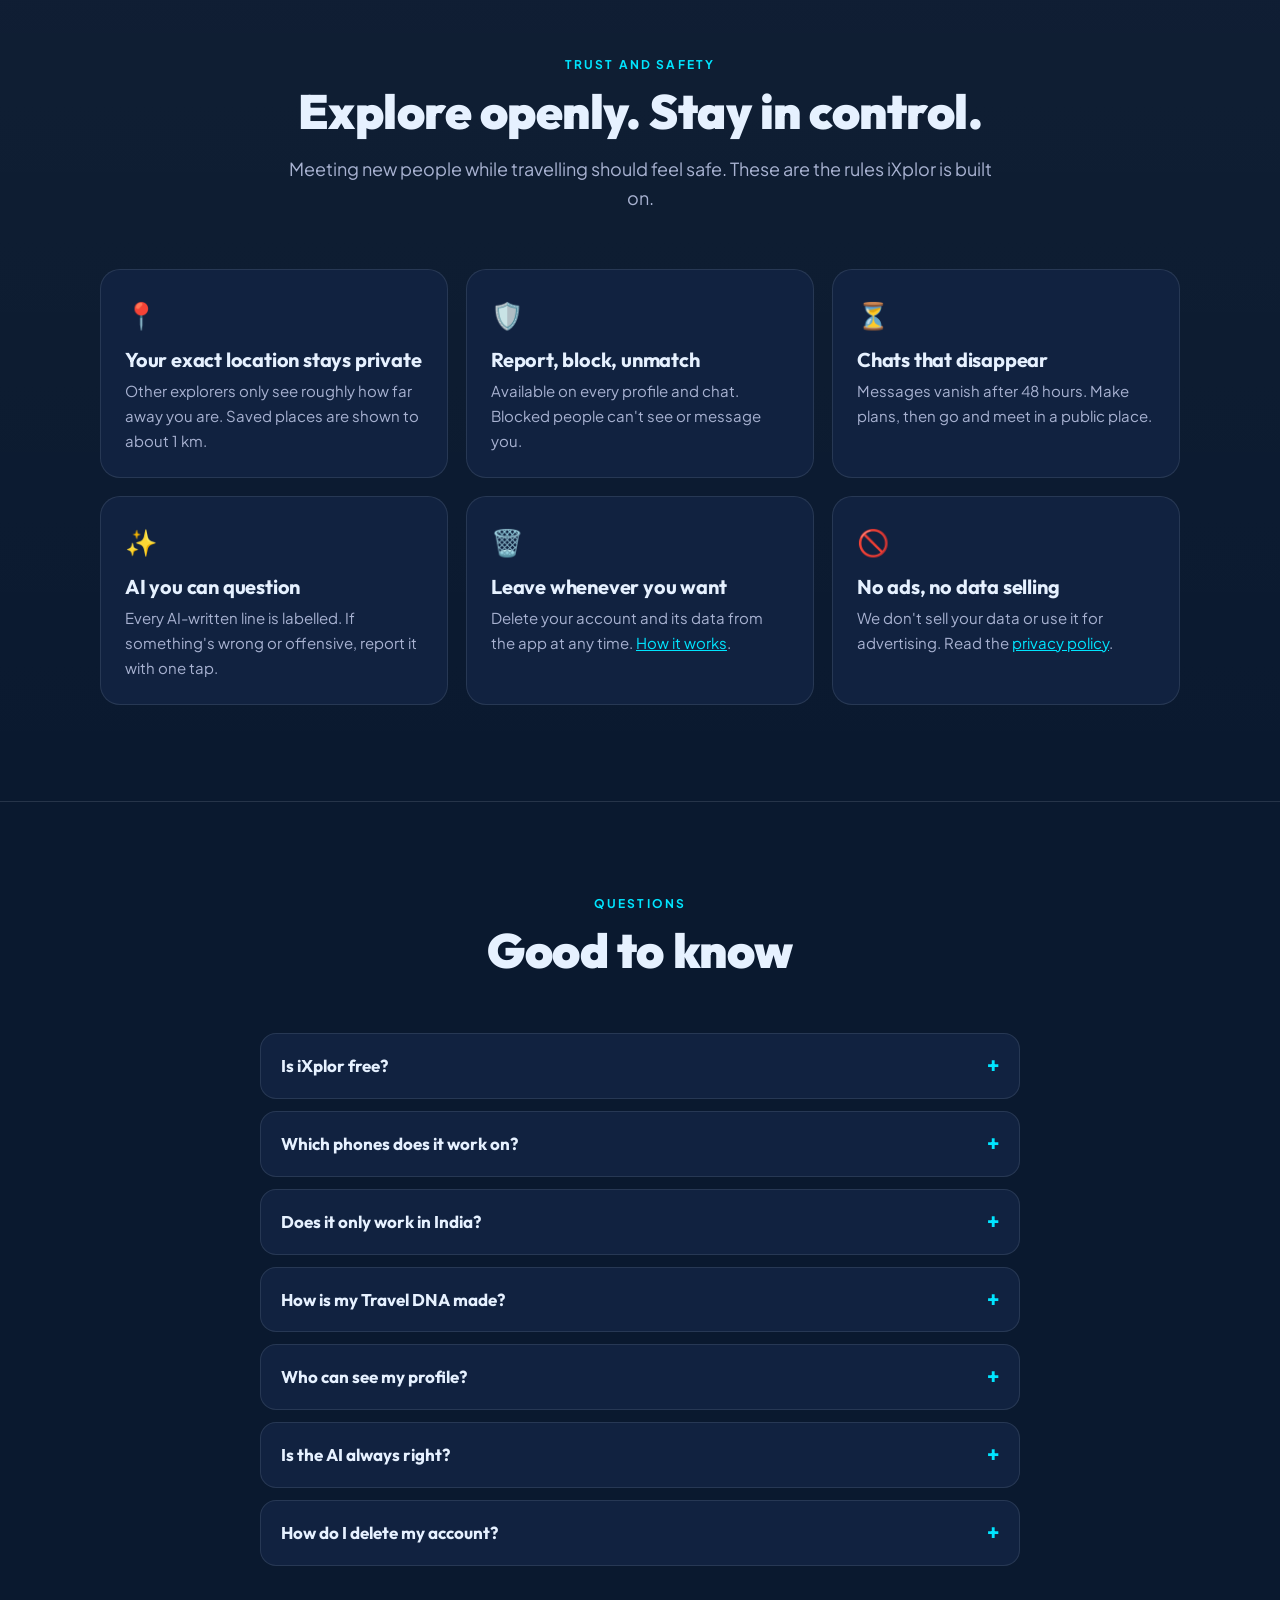
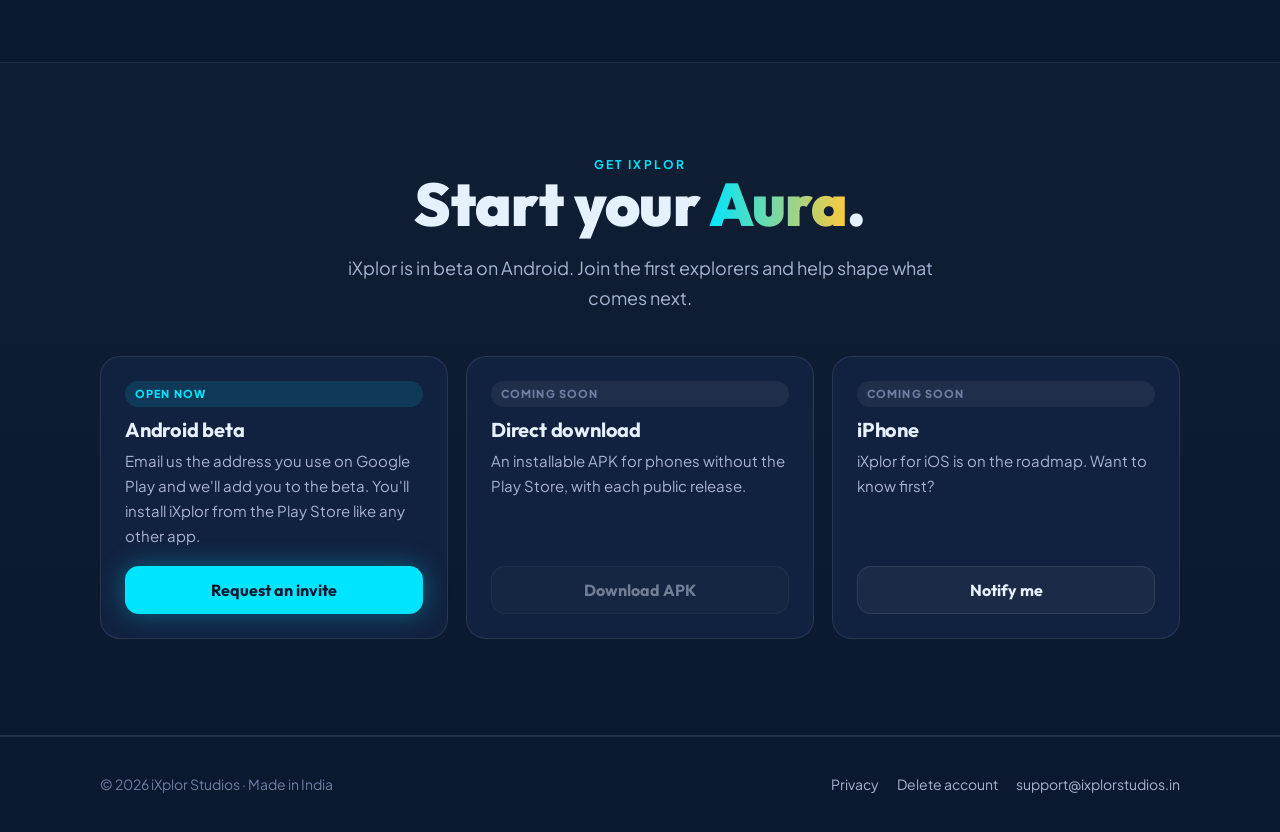
==== commit dc99286f: "Rewrite the site as one trip story, and add privacy and deletion pages - The landing page follows Aa" ====
--- a/index.html
+++ b/index.html
@@ -1,602 +1,451 @@
-<!DOCTYPE html>
-<html lang="en" class="scroll-smooth">
-
-<head>
-    <meta charset="UTF-8">
-    <meta name="viewport" content="width=device-width, initial-scale=1.0">
-    <title>iXplor | Every trip adds to your Aura.</title>
-    <link rel="icon" type="image/png" href="assets/adaptive-icon.png">
-    <!-- Google Fonts: Outfit (Headings) & Plus Jakarta Sans (Body) -->
-    <link rel="preconnect" href="https://fonts.googleapis.com">
-    <link rel="preconnect" href="https://fonts.gstatic.com" crossorigin>
-    <link
-        href="https://fonts.googleapis.com/css2?family=Outfit:wght@700;900&family=Plus+Jakarta+Sans:wght@400;500;700&family=Space+Grotesk:wght@400;700&display=swap"
-        rel="stylesheet" />
-    <script src="https://cdn.tailwindcss.com"></script>
-    <script>
-        tailwind.config = {
-            theme: {
-                extend: {
-                    fontFamily: {
-                        'outfit': ['"Outfit"', 'sans-serif'],
-                        'jakarta': ['"Plus Jakarta Sans"', 'sans-serif'],
-                        'space': ['"Space Grotesk"', 'sans-serif']
-                    },
-                    colors: {
-                        navy: '#0A192F',
-                        tealAccent: '#00E5FF',
-                        xpGold: '#FFD700',
-                        glass: 'rgba(17, 34, 64, 0.65)'
-                    },
-                    animation: {
-                        'float': 'float 6s ease-in-out infinite',
-                        'pulse-glow': 'pulseGlow 2s cubic-bezier(0.4, 0, 0.6, 1) infinite',
-                    },
-                    keyframes: {
-                        float: {
-                            '0%, 100%': { transform: 'translateY(0)' },
-                            '50%': { transform: 'translateY(-10px)' },
-                        },
-                        pulseGlow: {
-                            '0%, 100%': { opacity: 1, boxShadow: '0 0 15px rgba(0, 229, 255, 0.2)' },
-                            '50%': { opacity: .7, boxShadow: '0 0 25px rgba(0, 229, 255, 0.6)' },
-                        }
-                    }
-                }
-            }
-        }
-    </script>
-    <style>
-        body {
-            background-color: #0A192F;
-            color: #FFFFFF;
-            font-family: '"Plus Jakarta Sans"', 'sans-serif';
-        }
-
-        .glass-card {
-            background: rgba(17, 34, 64, 0.65);
-            backdrop-filter: blur(12px);
-            -webkit-backdrop-filter: blur(12px);
-            border: 1px solid rgba(0, 229, 255, 0.15);
-        }
-
-        .glass-card:hover {
-            border-color: rgba(0, 229, 255, 0.5);
-        }
-
-        .gradient-text {
-            background: linear-gradient(90deg, #00E5FF, #FFD700);
-            -webkit-background-clip: text;
-            background-clip: text;
-            -webkit-text-fill-color: transparent;
-        }
-
-        /* Mobile Device Mockup CSS */
-        .mockup-frame {
-            border: 8px solid #112240;
-            border-radius: 40px;
-            overflow: hidden;
-            background: #000;
-            position: relative;
-            box-shadow: 0 25px 50px -12px rgba(0, 229, 255, 0.25);
-        }
-
-        .mockup-notch {
-            position: absolute;
-            top: 0;
-            left: 50%;
-            transform: translateX(-50%);
-            width: 120px;
-            height: 25px;
-            background: #112240;
-            border-bottom-left-radius: 15px;
-            border-bottom-right-radius: 15px;
-            z-index: 10;
-        }
-
-        /* --- Cyberpunk Pipeline --- */
-        .pipeline-track {
-            position: absolute;
-            top: 50%;
-            left: 0;
-            right: 0;
-            height: 2px;
-            background: linear-gradient(90deg, rgba(0, 229, 255, 0), rgba(0, 229, 255, 0.3), rgba(0, 229, 255, 0));
-            box-shadow: 0 0 8px rgba(0, 229, 255, 0.3);
-            transform: translateY(-50%);
-            z-index: 1;
-        }
-
-        .data-packet {
-            position: absolute;
-            top: 50%;
-            width: 12px;
-            height: 12px;
-            background-color: #00E5FF;
-            border-radius: 9999px;
-            box-shadow: 0 0 15px 5px rgba(0, 229, 255, 0.7), 0 0 30px 10px rgba(0, 229, 255, 0.4);
-            transform: translateY(-50%);
-            z-index: 2;
-            animation: move-packet 8s linear infinite;
-        }
-
-        .pipeline-card {
-            z-index: 5;
-            animation-duration: 8s;
-            animation-iteration-count: infinite;
-        }
-
-        .card-1 {
-            animation-name: pulse-1;
-        }
-
-        .card-2 {
-            animation-name: pulse-2;
-        }
-
-        .card-3 {
-            animation-name: pulse-3;
-        }
-
-        .card-4 {
-            animation-name: pulse-4;
-        }
-
-        .card-5 {
-            animation-name: pulse-5;
-        }
-
-        .card-6 {
-            animation-name: pulse-6;
-        }
-
-        .card-7 {
-            animation-name: pulse-7;
-        }
-
-        @keyframes move-packet {
-            from {
-                left: 0%;
-            }
-
-            to {
-                left: calc(100% - 12px);
-            }
-        }
-
-        .pulse-active {
-            transform: scale(1.05);
-            border-color: #00E5FF;
-            box-shadow: 0 0 20px rgba(0, 229, 255, 0.5);
-        }
-
-        @keyframes pulse-1 {
-
-            8%,
-            13% {
-                transform: scale(1.05);
-                border-color: #00E5FF;
-                box-shadow: 0 0 20px rgba(0, 229, 255, 0.5);
-            }
-        }
-
-        @keyframes pulse-2 {
-
-            22%,
-            27% {
-                transform: scale(1.05);
-                border-color: #00E5FF;
-                box-shadow: 0 0 20px rgba(0, 229, 255, 0.5);
-            }
-        }
-
-        @keyframes pulse-3 {
-
-            36%,
-            41% {
-                transform: scale(1.05);
-                border-color: #00E5FF;
-                box-shadow: 0 0 20px rgba(0, 229, 255, 0.5);
-            }
-        }
-
-        @keyframes pulse-4 {
-
-            50%,
-            55% {
-                transform: scale(1.05);
-                border-color: #00E5FF;
-                box-shadow: 0 0 20px rgba(0, 229, 255, 0.5);
-            }
-        }
-
-        @keyframes pulse-5 {
-
-            64%,
-            69% {
-                transform: scale(1.05);
-                border-color: #00E5FF;
-                box-shadow: 0 0 20px rgba(0, 229, 255, 0.5);
-            }
-        }
-
-        @keyframes pulse-6 {
-
-            78%,
-            83% {
-                transform: scale(1.05);
-                border-color: #00E5FF;
-                box-shadow: 0 0 20px rgba(0, 229, 255, 0.5);
-            }
-        }
-
-        @keyframes pulse-7 {
-
-            92%,
-            97% {
-                transform: scale(1.05);
-                border-color: #00E5FF;
-                box-shadow: 0 0 20px rgba(0, 229, 255, 0.5);
-            }
-        }
-
-        /* Hide scrollbar for a cleaner look */
-        .no-scrollbar::-webkit-scrollbar {
-            display: none;
-        }
-
-        .no-scrollbar {
-            -ms-overflow-style: none;
-            scrollbar-width: none;
-        }
-    </style>
-</head>
-
-<body class="antialiased selection:bg-tealAccent selection:text-navy font-jakarta">
-
-    <!-- HEADER NAVIGATION -->
-    <nav class="fixed w-full z-50 glass-card border-b border-white/10 px-6 py-3">
-        <div class="max-w-7xl mx-auto flex justify-between items-center">
-            <!-- Custom Header Request: Logo + Text + Drop Tag -->
-            <div class="flex items-center gap-3">
-                <a href="#" class="flex items-center text-3xl font-bold text-white">
-                    <img src="assets/adaptive-icon.png" alt="iXplor Logo"
-                        class="w-12 h-12 rounded-full border border-tealAccent" />
-                </a>
-                <div class="flex flex-col">
-                    <span class="text-2xl font-black tracking-wide text-white leading-tight font-outfit">iXplor</span>
-                    <span class="text-[10px] font-bold text-tealAccent uppercase tracking-widest mt-2 font-jakarta">📍
-                        iXplor Universe</span>
-                </div>
-            </div>
-
-            <div class="hidden md:flex gap-8 text-sm font-semibold text-white/70 font-jakarta">
-                <a href="#value-loop" class="hover:text-tealAccent transition">Value Loop</a>
-                <a href="#screens" class="hover:text-tealAccent transition">The Experience</a>
-                <a href="#features" class="hover:text-tealAccent transition">USPs</a>
-            </div>
-            <a href="#download"
-                class="bg-tealAccent text-navy font-bold px-5 py-2 rounded-full hover:bg-white transition animate-pulse-glow font-outfit">Get
-                the App</a>
-        </div>
-    </nav>
-
-    <!-- HERO SECTION -->
-    <section class="relative pt-40 pb-20 px-6 max-w-7xl mx-auto">
-        <!-- Studio Impact Header -->
-        <div class="text-center mb-16">
-            <h1 class="text-5xl md:text-7xl font-black leading-tight font-outfit tracking-tight">
-                <span class="gradient-text">iXplor Studios</span>
-            </h1>
-            <p class="text-xl md:text-2xl text-white/80 font-jakarta mt-4">
-                Every trip adds to your Aura.
-            </p>
-        </div>
-
-        <!-- Product Showcase -->
-        <div class="flex flex-col lg:flex-row items-center gap-12">
-            <div class="lg:w-1/2 space-y-6">
-                <div
-                    class="inline-block px-4 py-1 rounded-full glass-card border border-tealAccent/30 text-tealAccent text-xs font-bold uppercase tracking-widest font-outfit">
-                    ✨ The iXplor App
-                </div>
-                <h2 class="text-4xl md:text-6xl font-black leading-tight font-outfit tracking-tight">
-                    You're not just traveling. You're becoming.
-                </h2>
-                <p class="text-lg text-white/70 leading-relaxed font-jakarta">
-                    Stop following generic tourist lists. iXplor uses real-time GPS, contextual intelligence, and
-                    Gemini AI
-                    to build your digital <strong>Travel DNA</strong> while curing tourist blindness.
-                </p>
-                <div class="flex gap-4 pt-4">
-                    <a href="#download"
-                        class="bg-tealAccent text-navy font-bold px-8 py-3 rounded-xl hover:bg-white transition shadow-[0_0_15px_rgba(0,229,255,0.4)] font-outfit">🤖
-                        Android APK</a>
-                    <a href="#download"
-                        class="glass-card text-white font-bold px-8 py-3 rounded-xl hover:border-tealAccent transition font-outfit">🍏
-                        iOS TestFlight</a>
-                </div>
-            </div>
-
-            <!-- Dynamic Hero Mockup (Insert Tromso Home Screen Video Here) -->
-            <div class="lg:w-1/2 flex justify-center animate-float">
-                <div class="mockup-frame w-[300px] h-[600px]">
-                    <div class="mockup-notch"></div>
-                    <!-- 🎥 PLUG IN YOUR 00:00 - 00:15 VIDEO CLIP HERE -->
-                    <video autoplay loop muted playsinline class="w-full h-full object-cover">
-                        <source src="assets/Create_an_animatic_sequential.mp4" type="video/mp4">
-                        <img src="https://via.placeholder.com/300x600/0A192F/00E5FF?text=Video+Placeholder:+Tromso+Drop"
-                            alt="Tromso Drop" />
-                    </video>
-                </div>
-            </div>
-        </div>
-    </section>
-
-    <!-- CYBERPUNK DATA PIPELINE -->
-    <section id="value-loop" class="py-20 bg-white/5 border-y border-white/10 overflow-hidden">
-        <div class="max-w-7xl mx-auto px-6 text-center">
-            <h2 class="text-3xl md:text-4xl font-black mb-16 font-outfit tracking-tight">The Aura Evolution & Your <span
-                    class="font-space text-tealAccent drop-shadow-[0_0_8px_rgba(0,229,255,0.8)]">Wanderprint
-                    Circuit</span></h2>
-        </div>
-
-        <!-- Pipeline Container -->
-        <div class="relative w-full max-w-7xl mx-auto flex items-center h-64">
-            <!-- The Track -->
-            <div class="pipeline-track"></div>
-            <!-- The Data Packet -->
-            <div class="data-packet"></div>
-
-            <!-- Scrollable container for cards -->
-            <div
-                class="absolute inset-0 flex items-center overflow-x-auto no-scrollbar md:grid md:grid-cols-7 gap-6 px-6">
-                <!-- Card 1 -->
-                <div class="glass-card pipeline-card card-1 rounded-2xl p-4 flex-shrink-0 w-64 md:w-auto">
-                    <h3 class="font-space uppercase tracking-widest font-bold text-tealAccent flex items-center gap-2">
-                        01. GPS LOCK & THE DROP (📍)</h3>
-                    <p class="text-white/70 text-xs mt-2 font-jakarta">We instantly grab your coordinates. The AI reads
-                        the room (weather, time, elevation) and drops a poetic "Soul of the City" vibe check.</p>
-                </div>
-                <!-- Card 2 -->
-                <div class="glass-card pipeline-card card-2 rounded-2xl p-4 flex-shrink-0 w-64 md:w-auto">
-                    <h3 class="font-space uppercase tracking-widest font-bold text-tealAccent flex items-center gap-2">
-                        02. DROP & LEVEL UP (✨)</h3>
-                    <p class="text-white/70 text-xs mt-2 font-jakarta">Save the overall City Drop to officially stamp
-                        your digital passport. Boom—you just earned Resonance XP to level up your Aura.</p>
-                </div>
-                <!-- Card 3 -->
-                <div class="glass-card pipeline-card card-3 rounded-2xl p-4 flex-shrink-0 w-64 md:w-auto">
-                    <h3 class="font-space uppercase tracking-widest font-bold text-tealAccent flex items-center gap-2">
-                        03. THE VIBE ORACLE (🧭)</h3>
-                    <p class="text-white/70 text-xs mt-2 font-jakarta">Don't know where to go? Use our smart radar to
-                        uncover hyper-local hidden gems—from eateries and stays to indie events and culture spots.</p>
-                </div>
-                <!-- Card 4 -->
-                <div class="glass-card pipeline-card card-4 rounded-2xl p-4 flex-shrink-0 w-64 md:w-auto">
-                    <h3 class="font-space uppercase tracking-widest font-bold text-tealAccent flex items-center gap-2">
-                        04. THE HITLIST (🤍)</h3>
-                    <p class="text-white/70 text-xs mt-2 font-jakarta">See a spot you like? Tap the heart to stash it in
-                        your Vault. Curate your personal hitlist so you never forget a spot while exploring.</p>
-                </div>
-                <!-- Card 5 -->
-                <div class="glass-card pipeline-card card-5 rounded-2xl p-4 flex-shrink-0 w-64 md:w-auto">
-                    <h3 class="font-space uppercase tracking-widest font-bold text-tealAccent flex items-center gap-2">
-                        05. TRAVEL DNA SYNC (🧬)</h3>
-                    <p class="text-white/70 text-xs mt-2 font-jakarta">With every Macro Drop, the AI recalculates your
-                        traveler vibe, evolving your Aura archetype (e.g., morphing you into an Alpine Nomad).</p>
-                </div>
-                <!-- Card 6 -->
-                <div class="glass-card pipeline-card card-6 rounded-2xl p-4 flex-shrink-0 w-64 md:w-auto">
-                    <h3 class="font-space uppercase tracking-widest font-bold text-tealAccent flex items-center gap-2">
-                        06. THE MOVE & SIDE QUESTS (🎯)</h3>
-                    <p class="text-white/70 text-xs mt-2 font-jakarta">The AI reads your new DNA and predicts your next
-                        96% match destination, unlocking gamified side quests for bragging rights.</p>
-                </div>
-                <!-- Card 7 -->
-                <div class="glass-card pipeline-card card-7 rounded-2xl p-4 flex-shrink-0 w-64 md:w-auto">
-                    <h3 class="font-space uppercase tracking-widest font-bold text-tealAccent flex items-center gap-2">
-                        07. COXPLOR MATCHING (🤝)</h3>
-                    <p class="text-white/70 text-xs mt-2 font-jakarta">Swipe culture is dead. Match and link up with
-                        nearby explorers who share your exact Travel DNA. Loop repeats!</p>
-                </div>
-            </div>
-        </div>
-    </section>
-
-    <!-- INTERACTIVE SCREEN SHOWCASE (Based on your Video Timestamps) -->
-    <section id="screens" class="py-24 px-6 max-w-7xl mx-auto">
-        <div class="text-center mb-16">
-            <h2 class="text-4xl md:text-5xl font-black font-outfit tracking-tight">Inside the <span
-                    class="text-tealAccent">iXplor Universe</span>
-            </h2>
-            <p class="text-white/70 mt-4 max-w-2xl mx-auto font-jakarta">Seamless navigations, E2E flows, and
-                GPU-accelerated
-                interfaces.</p>
-        </div>
-
-        <div class="space-y-24">
-
-            <!-- HOME TAB -->
-            <div class="flex flex-col md:flex-row items-center gap-12">
-                <div class="md:w-1/2 space-y-4">
-                    <span class="text-tealAccent font-bold text-sm tracking-widest uppercase font-outfit">Tab 1:
-                        Home</span>
-                    <h3 class="text-3xl font-black font-outfit tracking-tight">"The Drop" Context Engine</h3>
-                    <p class="text-white/70 leading-relaxed font-jakarta">Arrive in a new city and let Gemini LLM cure
-                        your tourist
-                        blindness. Get a real-time weather vibe check (e.g., "Moody morning glow. Grab a latte...") and
-                        a poetic soul briefing of your surroundings.</p>
-                    <ul class="list-disc list-inside text-sm text-white/70 space-y-2 pt-2 font-jakarta">
-                        <li>Instant GPS reverse-geocoding (Country, Region, Elevation).</li>
-                        <li>Dynamic Generative UI Theming based on weather.</li>
-                        <li>Vibe Check Carousel with verified Micro-Drops.</li>
-                    </ul>
-                </div>
-                <div class="md:w-1/2 flex justify-center">
-                    <div class="mockup-frame w-[250px] h-[500px] bg-navy">
-                        <div class="mockup-notch"></div>
-                        <!-- Video clip for Home Tab -->
-                        <video autoplay loop muted playsinline class="w-full h-full object-cover">
-                            <source src="assets/generate_for_this_video_as_wel.mp4" type="video/mp4">
-                            <img src="https://via.placeholder.com/250x500/0A192F/00E5FF?text=Home+Tab+Video"
-                                class="w-full h-full object-cover" alt="Home Tab" />
-                        </video>
-                    </div>
-                </div>
-            </div>
-
-            <!-- EXPLORE TAB -->
-            <div class="flex flex-col md:flex-row-reverse items-center gap-12">
-                <div class="md:w-1/2 space-y-4">
-                    <span class="text-tealAccent font-bold text-sm tracking-widest uppercase font-outfit">Tab 2:
-                        Explore</span>
-                    <h3 class="text-3xl font-black font-outfit tracking-tight">The Vibe Oracle & Radar</h3>
-                    <p class="text-white/70 leading-relaxed font-jakarta">Don't know where to go? Use the smart
-                        Haversine radius
-                        filters (5KM, 10KM, 20KM) to find Eateries, Nature Trails, and Pubs. Hit <strong>"Ask AI for the
-                            Best Spot"</strong> to let the engine evaluate the top 5 places against the live local mood.
-                    </p>
-                    <ul class="list-disc list-inside text-sm text-white/70 space-y-2 pt-2 font-jakarta">
-                        <li>Google Places Nearby Search integration.</li>
-                        <li>Dedicated Medical Hub for emergencies.</li>
-                        <li>Zero-decision fatigue curation.</li>
-                    </ul>
-                </div>
-                <div class="md:w-1/2 flex justify-center">
-                    <div class="mockup-frame w-[250px] h-[500px] bg-navy">
-                        <div class="mockup-notch"></div>
-                        <!-- Video clip for Explore Tab -->
-                        <video autoplay loop muted playsinline class="w-full h-full object-cover">
-                            <source src="assets/generate_for_this_video_as_wel.mp4" type="video/mp4">
-                            <img src="https://via.placeholder.com/250x500/0A192F/00E5FF?text=Explore+Tab+Video"
-                                class="w-full h-full object-cover" alt="Explore Tab" />
-                        </video>
-                    </div>
-                </div>
-            </div>
-
-            <!-- MYXPLOR TAB -->
-            <div class="flex flex-col md:flex-row items-center gap-12">
-                <div class="md:w-1/2 space-y-4">
-                    <span class="text-xpGold font-bold text-sm tracking-widest uppercase font-outfit">Tab 3:
-                        MyXplor</span>
-                    <h3 class="text-3xl font-black font-outfit tracking-tight">Travel DNA & Digital Passport</h3>
-                    <p class="text-white/70 leading-relaxed font-jakarta">Your living algorithmic profile. Watch your
-                        Archetype
-                        evolve (e.g., <em>"Polar Horizon Architect"</em>) with every Drop you save. Unlock Side Quests
-                        and see where the AI predicts you should move next (Svalbard: 96% Match).</p>
-                    <ul class="list-disc list-inside text-sm text-white/70 space-y-2 pt-2 font-jakarta">
-                        <li>Skia-powered Liquid Resonance XP Matrix.</li>
-                        <li>Gamified digital stamp collection.</li>
-                        <li>Viral 16:9 Glassmorphic export for TikTok/IG.</li>
-                    </ul>
-                </div>
-                <div class="md:w-1/2 flex justify-center">
-                    <div class="mockup-frame w-[250px] h-[500px] bg-navy">
-                        <div class="mockup-notch"></div>
-                        <!-- Video clip for MyXplor Tab -->
-                        <video autoplay loop muted playsinline class="w-full h-full object-cover">
-                            <source src="assets/Create_an_animatic_sequential.mp4#t=4,8" type="video/mp4">
-                            <img src="https://via.placeholder.com/250x500/0A192F/FFD700?text=MyXplor+Tab+Video"
-                                class="w-full h-full object-cover" alt="MyXplor Tab" />
-                        </video>
-                    </div>
-                </div>
-            </div>
-
-            <!-- COXPLOR TAB -->
-            <div class="flex flex-col md:flex-row-reverse items-center gap-12">
-                <div class="md:w-1/2 space-y-4">
-                    <span class="text-tealAccent font-bold text-sm tracking-widest uppercase font-outfit">Tab 4:
-                        CoXplor</span>
-                    <h3 class="text-3xl font-black font-outfit tracking-tight">Social Resonance Matching</h3>
-                    <p class="text-white/70 leading-relaxed font-jakarta">Swipe culture is dead. Meet high-signal
-                        travelers based
-                        purely on "Travel Soul." Filter global and local maps by "Same Vibe" or "Same Next Stop" to
-                        connect with like-minded explorers in your grid.</p>
-                    <ul class="list-disc list-inside text-sm text-white/70 space-y-2 pt-2 font-jakarta">
-                        <li>DNA-based archetype matching.</li>
-                        <li>Encrypted 48-hour ephemeral chats.</li>
-                        <li>Safe, high-intensity real-world meetups.</li>
-                    </ul>
-                </div>
-                <div class="md:w-1/2 flex justify-center">
-                    <div class="mockup-frame w-[250px] h-[500px] bg-navy">
-                        <div class="mockup-notch"></div>
-                        <!-- Video clip for CoXplor Tab -->
-                        <video autoplay loop muted playsinline class="w-full h-full object-cover">
-                            <source src="assets/Create_an_animatic_sequential.mp4#t=8,10" type="video/mp4">
-                            <img src="https://via.placeholder.com/250x500/0A192F/00E5FF?text=CoXplor+Tab+Video"
-                                class="w-full h-full object-cover" alt="CoXplor Tab" />
-                        </video>
-                    </div>
-                </div>
-            </div>
-
-        </div>
-    </section>
-
-    <!-- CORE USPs & RETENTION -->
-    <section id="features" class="py-20 bg-white/5 border-y border-white/10">
-        <div class="max-w-7xl mx-auto px-6">
-            <h2 class="text-3xl md:text-4xl font-black text-center mb-12 font-outfit tracking-tight">Built for Retention
-            </h2>
-            <div class="grid grid-cols-1 md:grid-cols-3 gap-6">
-                <div class="glass-card p-8 rounded-2xl border-t-4 border-t-tealAccent">
-                    <h3 class="text-xl font-bold mb-2 font-outfit">Discovery Dopamine</h3>
-                    <p class="text-white/70 text-sm font-jakarta">Real-time generated briefings create a "Main
-                        Character" feeling,
-                        killing tourist fatigue immediately.</p>
-                </div>
-                <div class="glass-card p-8 rounded-2xl border-t-4 border-t-xpGold">
-                    <h3 class="text-xl font-bold mb-2 font-outfit">Identity Mirroring</h3>
-                    <p class="text-white/70 text-sm font-jakarta">Users stick around to see how their Aura and Rarity
-                        stats (e.g.,
-                        Top 1% Explorer) shift with every new drop.</p>
-                </div>
-                <div class="glass-card p-8 rounded-2xl border-t-4 border-t-tealAccent">
-                    <h3 class="text-xl font-bold mb-2 font-outfit">Anticipatory Travel</h3>
-                    <p class="text-white/70 text-sm font-jakarta">"The Move" predicts your next favorite place before
-                        you do, giving
-                        you bragging rights to share with friends.</p>
-                </div>
-            </div>
-        </div>
-    </section>
-
-    <!-- FINAL CTA MATRIX -->
-    <section id="download" class="py-32 px-6 text-center max-w-4xl mx-auto">
-        <h2 class="text-4xl md:text-6xl font-black mb-6 font-outfit tracking-tight">Start Your Journey.</h2>
-        <p class="text-white/70 mb-12 font-jakarta">Tech Stack: React Native Expo (SDK 54) • Firebase Lite • Gemini 2.5
-            Flash •
-            Shopify Skia</p>
-
-        <div class="flex flex-col sm:flex-row justify-center gap-6">
-            <div class="glass-card p-6 rounded-2xl text-left w-full sm:w-64">
-                <div class="text-3xl mb-4">🤖</div>
-                <h4 class="font-bold text-lg mb-1 font-outfit">Android Build</h4>
-                <p class="text-xs text-white/50 mb-4 font-jakarta">v1.0.1 APK (Hermes Engine)</p>
-                <a href="#"
-                    class="block text-center bg-tealAccent text-navy font-bold py-2 rounded-lg hover:bg-white transition font-outfit">Download
-                    APK</a>
-            </div>
-
-            <div class="glass-card p-6 rounded-2xl text-left w-full sm:w-64">
-                <div class="text-3xl mb-4">🍎</div>
-                <h4 class="font-bold text-lg mb-1 font-outfit">iOS Build</h4>
-                <p class="text-xs text-white/50 mb-4 font-jakarta">v1.0.1 TestFlight</p>
-                <a href="#"
-                    class="block text-center border border-white/20 text-white font-bold py-2 rounded-lg hover:bg-white/10 transition font-outfit">Join
-                    Beta</a>
-            </div>
-        </div>
-    </section>
-
-    <footer class="text-center py-8 text-white/30 text-xs border-t border-white/10 font-jakarta">
-        © 2026 iXplor Studios
-    </footer>
-
-</body>
-
-</html>+<!doctype html>
+<html lang="en">
+<head>
+  <meta charset="utf-8">
+  <meta name="viewport" content="width=device-width, initial-scale=1">
+  <title>iXplor · Every trip adds to your Aura</title>
+  <meta name="description" content="iXplor turns the places you go into a living travel identity, finds the best spots around you, and connects you with explorers who travel like you.">
+  <meta property="og:title" content="iXplor · Every trip adds to your Aura">
+  <meta property="og:description" content="Know a place the moment you land, build your Travel DNA, and meet explorers who travel like you.">
+  <meta property="og:image" content="assets/adaptive-icon.png">
+  <meta name="theme-color" content="#0A192F">
+  <link rel="icon" type="image/png" href="assets/adaptive-icon.png">
+  <link rel="preconnect" href="https://fonts.googleapis.com">
+  <link rel="preconnect" href="https://fonts.gstatic.com" crossorigin>
+  <link href="https://fonts.googleapis.com/css2?family=Outfit:wght@700;800;900&family=Plus+Jakarta+Sans:wght@400;600;700&display=swap" rel="stylesheet">
+  <link rel="stylesheet" href="styles.css">
+</head>
+<body>
+
+  <header class="nav">
+    <div class="wrap">
+      <a class="brand" href="#top"><img src="assets/adaptive-icon.png" alt=""><span>iXplor</span></a>
+      <nav class="nav-links" aria-label="Sections">
+        <a href="#story">How it works</a>
+        <a href="#features">Features</a>
+        <a href="#safety">Safety</a>
+        <a href="#faq">FAQ</a>
+      </nav>
+      <a class="btn btn-primary" href="#download">Get the app</a>
+    </div>
+  </header>
+
+  <main id="top">
+
+    <!-- HERO -->
+    <section class="hero">
+      <div class="wrap">
+        <div>
+          <div class="eyebrow">✨ The travel app that gets to know you</div>
+          <h1>Every trip adds to your <span class="grad">Aura</span>.</h1>
+          <p class="lead">iXplor tells you what a place feels like the moment you land, finds the best spots around you, and turns every city you save into a living travel identity. Then it introduces you to explorers who travel like you.</p>
+          <div class="hero-ctas">
+            <a class="btn btn-primary" href="#download">Join the Android beta</a>
+            <a class="btn btn-ghost" href="#story">See how it works ↓</a>
+          </div>
+          <p class="hero-note">Free · Android first · iPhone coming soon</p>
+        </div>
+
+        <div class="phone float" aria-label="The iXplor Home screen in Jaipur: weather, the vibe check, nearby spots and the place briefing">
+          <div class="notch"></div>
+          <div class="screen">
+            <div class="ui-top"><div class="ui-logo"><i></i><div><b>iXplor</b><small>📍 JAIPUR</small></div></div><div class="ui-hello"><span>Welcome!<b>Aanya</b></span><div class="ui-avatar">A</div></div></div>
+            <div class="ui-body ui-feed-window">
+              <div class="ui-feed">
+                <div class="ui-drop-head">
+                  <div><div class="ui-label">The Drop 📍</div><div class="ui-drop-title">You are in Jaipur.</div></div>
+                  <span class="ui-save-circle">🤍</span>
+                </div>
+                <div class="ui-grid2">
+                  <div class="ui-info"><span>Country &amp; region</span><b>India, Rajasthan</b></div>
+                  <div class="ui-info"><span>Topography</span><b class="sm">Arid plains ringed by the Aravalli hills</b></div>
+                  <div class="ui-info"><span>Elevation</span><b>431m</b></div>
+                  <div class="ui-info"><span>Local time</span><b>5:12 PM</b><small>Today</small></div>
+                </div>
+                <div class="ui-card">
+                  <div class="ui-wx">
+                    <div>
+                      <span class="ui-cap">Today's weather</span>
+                      <div class="ui-temp">24°C</div>
+                      <div class="ui-cond">Clear sky</div>
+                      <p class="ui-wxvibe">Warm and golden. Grab a rooftop chai before the sun dips behind Nahargarh.</p>
+                    </div>
+                    <span class="ui-wxicon">☀️</span>
+                  </div>
+                  <div class="ui-forecast"><div><span class="ui-cap">Tomorrow</span><em>☀️</em><b>26°C</b></div><div><span class="ui-cap">Sat</span><em>⛅</em><b>25°C</b></div></div>
+                  <div class="ui-credit">Weather data by open-meteo.com</div>
+                </div>
+                <div class="ui-vibe">
+                  <div class="ui-label">The Vibe Check ✨</div>
+                  <p class="ui-vibe-sum">Pink stone, honking autos and chai on every corner.</p>
+                  <p class="ui-story">Bangle sellers fan out along Johari Bazaar as kites drift over the old city walls and the evening call to prayer rolls across the rooftops.</p>
+                  <div class="ui-swipe">Swipe to see more 👉</div>
+                  <div class="ui-carousel">
+                    <div class="ui-spot"><div class="ui-spot-top"><em>🏯</em><span>↗</span></div><b>Panna Meena ka Kund</b><small>Stepwell symmetry</small></div>
+                    <div class="ui-spot"><div class="ui-spot-top"><em>🥛</em><span>↗</span></div><b>Lassiwala</b><small>Creamy classic</small></div>
+                  </div>
+                </div>
+                <div class="ui-card">
+                  <div class="ui-label gold">Place briefing</div>
+                  <p class="ui-brief">Jaipur's old city was planned in a grid in 1727 and painted pink to welcome royal guests. Today its bazaars, forts and rooftop cafés sit inside the same walls.</p>
+                </div>
+                <div class="ui-ai">✨ Written by AI · <u>Report</u></div>
+              </div>
+            </div>
+            <div class="ui-tabs"><span class="on" data-i="🏠">Home</span><span data-i="🔍">Explore</span><span data-i="📖">MyXplor</span><span data-i="🤝">CoXplor</span></div>
+          </div>
+        </div>
+      </div>
+    </section>
+
+    <!-- STORY -->
+    <section class="section band" id="story">
+      <div class="wrap">
+        <div class="section-head reveal">
+          <div class="eyebrow">One trip, start to finish</div>
+          <h2>Follow Aanya's weekend in Jaipur</h2>
+          <p class="lead">Six moments that show what iXplor does, from the minute she lands to the photo she shares on the way home.</p>
+          <div class="persona"><div class="ui-avatar">A</div><div><b>Aanya, 26</b><small>Lives in Delhi · 14 cities saved</small></div></div>
+        </div>
+
+        <!-- 1. LAND -->
+        <article class="chapter reveal">
+          <div class="chapter-copy">
+            <div class="chapter-num">01 · LAND</div>
+            <h3>Know a place the moment you arrive.</h3>
+            <p class="lead">Aanya steps out of the station and opens iXplor. Before she's found an auto, she knows what Jaipur feels like right now: the weather, when the golden hour hits, and a short story about the city she's standing in.</p>
+            <ul>
+              <li>A place briefing written for where you are, not a generic guide</li>
+              <li>Live weather, sunset time and the local time</li>
+              <li>Small hidden spots nearby, checked against real places</li>
+            </ul>
+          </div>
+          <div class="phone" aria-hidden="true">
+            <div class="notch"></div>
+            <div class="screen">
+              <div class="ui-top"><div class="ui-logo"><i></i><div><b>iXplor</b><small>📍 JAIPUR</small></div></div><div class="ui-hello"><span>Welcome!<b>Aanya</b></span><div class="ui-avatar">A</div></div></div>
+              <div class="ui-body">
+                <div class="ui-vibe">
+                  <div class="ui-label">The Vibe Check ✨</div>
+                  <p class="ui-vibe-sum">Morning light on 953 windows.</p>
+                  <p class="ui-story">The Hawa Mahal glows pink as chai stalls along Sireh Deori Bazaar fire up their first kettles of the day.</p>
+                  <div class="ui-swipe">Swipe to see more 👉</div>
+                  <div class="ui-carousel">
+                    <div class="ui-spot"><div class="ui-spot-top"><em>🌅</em><span>↗</span></div><b>Nahargarh Fort</b><small>Sunset ramparts</small></div>
+                    <div class="ui-spot"><div class="ui-spot-top"><em>☕</em><span>↗</span></div><b>Tapri Central</b><small>Rooftop chai</small></div>
+                  </div>
+                </div>
+                <div class="ui-card">
+                  <div class="ui-label gold">Place briefing</div>
+                  <p class="ui-brief">Founded in 1727 by Sawai Jai Singh II, Jaipur was India's first planned city, laid out in nine blocks and painted pink in 1876.</p>
+                </div>
+                <div class="ui-ai">✨ Written by AI · <u>Report</u></div>
+              </div>
+              <div class="ui-tabs"><span class="on" data-i="🏠">Home</span><span data-i="🔍">Explore</span><span data-i="📖">MyXplor</span><span data-i="🤝">CoXplor</span></div>
+            </div>
+          </div>
+        </article>
+
+        <!-- 2. WANDER -->
+        <article class="chapter reveal">
+          <div class="chapter-copy">
+            <div class="chapter-num">02 · WANDER</div>
+            <h3>Find the best spot nearby, without the endless scrolling.</h3>
+            <p class="lead">She's hungry. Explore shows real eateries within 5 km. One tap on "Ask AI for the Best" weighs the top options against the weather and her budget and picks one, with a reason.</p>
+            <ul>
+              <li>Eateries, pubs, stays, nature trails, events and more, within 5, 10 or 20 km</li>
+              <li>Filter by budget: Saver, Popular or Elite</li>
+              <li>Medical help nearby: hospitals, labs and pharmacies</li>
+              <li>Tap Save to keep a spot in your Hitlist for later</li>
+            </ul>
+          </div>
+          <div class="phone" aria-hidden="true">
+            <div class="notch"></div>
+            <div class="screen">
+              <div class="ui-top"><div class="ui-logo"><i></i><div><b>iXplor</b><small>📍 JAIPUR</small></div></div><div class="ui-hello"><span>Welcome!<b>Aanya</b></span><div class="ui-avatar">A</div></div></div>
+              <div class="ui-body">
+                <div class="ui-btns"><span class="orange">🔥 iXplor's Pick</span><span class="purple">✨ Ask AI for the Best</span></div>
+                <div class="ui-row"><span class="ui-chip on">5 KM</span><span class="ui-chip">10 KM</span><span class="ui-chip on">🍽️ Eateries</span><span class="ui-chip">🍻 Pubs</span></div>
+                <div class="ui-card ui-pick">
+                  <div class="ui-title">🏆 Tapri Central</div>
+                  <p class="ui-text">A 4.6-rated rooftop café. On a clear evening like this, it's the best seat in town for chai.</p>
+                  <div class="ui-ai">✨ Written by AI · <u>Report</u></div>
+                </div>
+                <div class="ui-card ui-place"><div><b>Laxmi Misthan Bhandar</b><div class="ui-text" style="margin-top:2px">Johari Bazaar · ₹₹</div></div><div style="display:grid;gap:6px;justify-items:end"><span class="ui-rating">⭐ 4.4</span><span class="ui-save">🤍 Save</span></div></div>
+                <div class="ui-card ui-place"><div><b>Anokhi Café</b><div class="ui-text" style="margin-top:2px">C-Scheme · ₹₹</div></div><div style="display:grid;gap:6px;justify-items:end"><span class="ui-rating">⭐ 4.5</span><span class="ui-save">💙 Saved</span></div></div>
+              </div>
+              <div class="ui-tabs"><span data-i="🏠">Home</span><span class="on" data-i="🔍">Explore</span><span data-i="📖">MyXplor</span><span data-i="🤝">CoXplor</span></div>
+            </div>
+          </div>
+        </article>
+
+        <!-- 3. DROP -->
+        <article class="chapter reveal">
+          <div class="chapter-copy">
+            <div class="chapter-num">03 · DROP</div>
+            <h3>Stamp the city in your passport.</h3>
+            <p class="lead">At sunset on Nahargarh, Aanya saves Jaipur as a Drop. It lands in her digital passport next to Leh, Gokarna and the other 13 places she's been. Each Drop is a stamp, and together they tell iXplor how she travels.</p>
+            <ul>
+              <li>One tap saves where you are</li>
+              <li>Your passport travels with your account across phones</li>
+              <li>Every Drop shapes your Travel DNA</li>
+            </ul>
+          </div>
+          <div class="phone" aria-hidden="true">
+            <div class="notch"></div>
+            <div class="screen">
+              <div class="ui-top"><div class="ui-logo"><i></i><div><b>iXplor</b><small>📍 JAIPUR</small></div></div><div class="ui-hello"><span>Welcome!<b>Aanya</b></span><div class="ui-avatar">A</div></div></div>
+              <div class="ui-body">
+                <div class="ui-card">
+                  <div class="ui-label">📍 Drop saved</div>
+                  <div class="ui-title">Jaipur, India</div>
+                  <p class="ui-text">15 Drops · 4 countries</p>
+                </div>
+                <div class="ui-label" style="margin-top:4px">Your passport</div>
+                <div class="ui-stamp">
+                  <span class="new">JAIPUR<br>NOV '26</span>
+                  <span>LEH<br>JUL '26</span>
+                  <span>GOKARNA<br>MAR '26</span>
+                  <span>TBILISI<br>DEC '25</span>
+                  <span>SHIMLA<br>OCT '25</span>
+                  <span>KOCHI<br>AUG '25</span>
+                  <span>HAMPI<br>MAY '25</span>
+                  <span>BALI<br>FEB '25</span>
+                  <span>SPITI<br>JUN '24</span>
+                </div>
+              </div>
+              <div class="ui-tabs"><span class="on" data-i="🏠">Home</span><span data-i="🔍">Explore</span><span data-i="📖">MyXplor</span><span data-i="🤝">CoXplor</span></div>
+            </div>
+          </div>
+        </article>
+
+        <!-- 4. BECOME -->
+        <article class="chapter reveal">
+          <div class="chapter-copy">
+            <div class="chapter-num">04 · BECOME</div>
+            <h3>Watch your Travel DNA take shape.</h3>
+            <p class="lead">That Drop tips the balance. Her Travel DNA updates: a new archetype, the mix of landscapes she's drawn to, and the place iXplor thinks she'll love next, with a quest to get there.</p>
+            <ul>
+              <li>An archetype written from your real Drops and your traveller tags</li>
+              <li>The exact mix of mountains, cities, coast and more you've explored</li>
+              <li>Your next vibe stop, badges, and a quest that completes when you get there</li>
+            </ul>
+          </div>
+          <div class="phone" aria-hidden="true">
+            <div class="notch"></div>
+            <div class="screen">
+              <div class="ui-top"><div class="ui-logo"><i></i><div><b>iXplor</b><small>📍 JAIPUR</small></div></div><div class="ui-hello"><span>Welcome!<b>Aanya</b></span><div class="ui-avatar">A</div></div></div>
+              <div class="ui-body">
+                <div class="ui-card" style="background:#081427">
+                  <div class="ui-label">Your vibe ✨</div>
+                  <div class="ui-archetype">DESERT-FORT WANDERER</div>
+                  <div class="ui-traits">Warm · Curious · Unhurried</div>
+                  <p class="ui-story">"From Himalayan passes to sunlit fort walls, you collect places that hold their history in stone."</p>
+                  <div class="ui-ai">✨ Written by AI · <u>Report</u></div>
+                  <div class="ui-bar"><span style="width:40%;background:#21A67A"></span><span style="width:33%;background:#9B6BFF"></span><span style="width:20%;background:#3A8DFF"></span><span style="width:7%;background:#FFA62B"></span></div>
+                  <div class="ui-legend"><span><i style="background:#21A67A"></i>40% mountains</span><span><i style="background:#9B6BFF"></i>33% heritage</span><span><i style="background:#3A8DFF"></i>20% coast</span></div>
+                </div>
+                <div class="ui-card">
+                  <div class="ui-row" style="justify-content:space-between"><span class="ui-label">🎯 Your next vibe stop</span><span class="ui-match">92% MATCH</span></div>
+                  <div class="ui-title">Jodhpur, Rajasthan</div>
+                </div>
+              </div>
+              <div class="ui-tabs"><span data-i="🏠">Home</span><span data-i="🔍">Explore</span><span class="on" data-i="📖">MyXplor</span><span data-i="🤝">CoXplor</span></div>
+            </div>
+          </div>
+        </article>
+
+        <!-- 5. FIND YOUR PEOPLE -->
+        <article class="chapter reveal">
+          <div class="chapter-copy">
+            <div class="chapter-num">05 · FIND YOUR PEOPLE</div>
+            <h3>Meet explorers who travel like you.</h3>
+            <p class="lead">In CoXplor, Aanya filters for people with the same vibe who are also heading to Jodhpur. She taps the heart on Kabir's profile. He'd already liked hers, so it's a match, and the chat opens.</p>
+            <ul>
+              <li>Filter by distance, same vibe, same next stop or shared tags</li>
+              <li>A heart is private until it's mutual. No swiping, no public rejections</li>
+              <li>Chats disappear after 48 hours</li>
+              <li>Report, block or unmatch anyone in two taps</li>
+            </ul>
+          </div>
+          <div class="phone" aria-hidden="true">
+            <div class="notch"></div>
+            <div class="screen">
+              <div class="ui-top"><div class="ui-logo"><i></i><div><b>iXplor</b><small>📍 JAIPUR</small></div></div><div class="ui-hello"><span>Welcome!<b>Aanya</b></span><div class="ui-avatar">A</div></div></div>
+              <div class="ui-body">
+                <div class="ui-row"><span class="ui-chip on">Same Vibe</span><span class="ui-chip on">Same Next Stop</span><span class="ui-chip">200 KM</span></div>
+                <div class="ui-card ui-person"><div class="ui-avatar" style="background:linear-gradient(135deg,#00E5FF,#3A8DFF)">K</div><div><b>Kabir</b><small>Desert-Fort Wanderer</small><small>~12 km away</small></div><span class="ui-chatbtn">♥ Chat</span></div>
+                <div class="ui-card ui-person"><div class="ui-avatar" style="background:linear-gradient(135deg,#FFC93C,#FF7A3C)">M</div><div><b>Meher</b><small>Altitude Architect</small><small>~40 km away</small></div><span class="ui-heart sent">♥</span></div>
+                <div class="ui-card ui-person"><div class="ui-avatar" style="background:linear-gradient(135deg,#9B6BFF,#FF4D8D)">R</div><div><b>Rohan</b><small>Coastal Drifter</small><small>~95 km away</small></div><span class="ui-heart off">♡</span></div>
+                <div class="ui-card" style="display:flex;flex-direction:column;gap:8px">
+                  <div class="ui-bubble them">Jodhpur next weekend too?</div>
+                  <div class="ui-bubble me">Yes! Mehrangarh first?</div>
+                  <div class="ui-vanish">⏳ Messages disappear after 48 hours</div>
+                </div>
+              </div>
+              <div class="ui-tabs"><span data-i="🏠">Home</span><span data-i="🔍">Explore</span><span data-i="📖">MyXplor</span><span class="on" data-i="🤝">CoXplor</span></div>
+            </div>
+          </div>
+        </article>
+
+        <!-- 6. SHOW IT OFF -->
+        <article class="chapter reveal">
+          <div class="chapter-copy">
+            <div class="chapter-num">06 · SHOW IT OFF</div>
+            <h3>Share the map of everywhere you've been.</h3>
+            <p class="lead">On the train home, Aanya opens her Wanderprint: every Drop on one glowing map, with her archetype across the top. She shares it as a Story. Two friends ask what app made it.</p>
+            <ul>
+              <li>Story, Post and Wide formats, sized for Instagram, WhatsApp and more</li>
+              <li>Your Aura card shows your archetype, badges and next stop</li>
+            </ul>
+          </div>
+          <div class="phone" aria-hidden="true">
+            <div class="notch"></div>
+            <div class="screen">
+              <div class="ui-top"><div class="ui-logo"><i></i><div><b>iXplor</b><small>📍 JAIPUR</small></div></div><div class="ui-hello"><span>Welcome!<b>Aanya</b></span><div class="ui-avatar">A</div></div></div>
+              <div class="ui-body" style="padding-bottom:12px">
+                <div class="ui-row"><span class="ui-chip on">Story</span><span class="ui-chip">Post</span><span class="ui-chip">Wide</span></div>
+                <div class="ui-print">
+                  <svg viewBox="0 0 100 160" preserveAspectRatio="none" aria-hidden="true">
+                    <polyline points="38,22 30,40 44,58 36,78 52,92 46,112 60,128" fill="none" stroke="rgba(0,229,255,.55)" stroke-width="0.8" stroke-dasharray="2 2"/>
+                    <g fill="#00E5FF"><circle cx="38" cy="22" r="1.8"/><circle cx="30" cy="40" r="1.6"/><circle cx="44" cy="58" r="1.6"/><circle cx="52" cy="92" r="1.6"/><circle cx="46" cy="112" r="1.6"/><circle cx="60" cy="128" r="1.6"/></g>
+                    <circle cx="36" cy="78" r="3" fill="#FFC93C"/>
+                  </svg>
+                  <div class="cap"><span class="ui-label" style="color:#FFC93C">Desert-Fort Wanderer</span><b>15 places. One Aura.</b></div>
+                </div>
+                <div class="ui-btns"><span class="purple">Share Story</span></div>
+              </div>
+            </div>
+          </div>
+        </article>
+      </div>
+    </section>
+
+    <!-- FEATURES -->
+    <section class="section" id="features">
+      <div class="wrap">
+        <div class="section-head reveal">
+          <div class="eyebrow">The little things</div>
+          <h2>Built for the moments between plans</h2>
+        </div>
+        <div class="grid">
+          <div class="tile reveal"><div class="icon">🎯</div><h3>Hitlist</h3><p>Save spots you don't have time for today. iXplor reminds you the next evening so they don't slip away.</p></div>
+          <div class="tile reveal"><div class="icon">🌇</div><h3>Golden-hour nudges</h3><p>On clear days, get a heads-up before sunset, so you're somewhere worth watching it from.</p></div>
+          <div class="tile reveal"><div class="icon">🔥</div><h3>iXplor's Pick</h3><p>The top three spots nearby, ranked by rating and popularity, when you just want a quick answer.</p></div>
+          <div class="tile reveal"><div class="icon">🏥</div><h3>Help nearby</h3><p>Hospitals, labs and pharmacies around you, one tap away, wherever you are.</p></div>
+          <div class="tile reveal"><div class="icon">🏷️</div><h3>Traveller tags</h3><p>Hiker, foodie, slow traveller? Your tags tune your Travel DNA and help the right people find you.</p></div>
+          <div class="tile reveal"><div class="icon">🔔</div><h3>Notifications that matter</h3><p>Matches, messages and reminders. Never more than one nudge a day, and none at night.</p></div>
+        </div>
+      </div>
+    </section>
+
+    <!-- SAFETY -->
+    <section class="section band" id="safety">
+      <div class="wrap">
+        <div class="section-head reveal">
+          <div class="eyebrow">Trust and safety</div>
+          <h2>Explore openly. Stay in control.</h2>
+          <p class="lead">Meeting new people while travelling should feel safe. These are the rules iXplor is built on.</p>
+        </div>
+        <div class="grid">
+          <div class="tile reveal"><div class="icon">📍</div><h3>Your exact location stays private</h3><p>Other explorers only see roughly how far away you are. Saved places are shown to about 1 km.</p></div>
+          <div class="tile reveal"><div class="icon">🛡️</div><h3>Report, block, unmatch</h3><p>Available on every profile and chat. Blocked people can't see or message you.</p></div>
+          <div class="tile reveal"><div class="icon">⏳</div><h3>Chats that disappear</h3><p>Messages vanish after 48 hours. Make plans, then go and meet in a public place.</p></div>
+          <div class="tile reveal"><div class="icon">✨</div><h3>AI you can question</h3><p>Every AI-written line is labelled. If something's wrong or offensive, report it with one tap.</p></div>
+          <div class="tile reveal"><div class="icon">🗑️</div><h3>Leave whenever you want</h3><p>Delete your account and its data from the app at any time. <a href="delete-account.html">How it works</a>.</p></div>
+          <div class="tile reveal"><div class="icon">🚫</div><h3>No ads, no data selling</h3><p>We don't sell your data or use it for advertising. Read the <a href="privacy.html">privacy policy</a>.</p></div>
+        </div>
+      </div>
+    </section>
+
+    <!-- FAQ -->
+    <section class="section" id="faq">
+      <div class="wrap">
+        <div class="section-head reveal">
+          <div class="eyebrow">Questions</div>
+          <h2>Good to know</h2>
+        </div>
+        <div class="faq reveal">
+          <details><summary>Is iXplor free?</summary><p>Yes. iXplor is free to download and use.</p></details>
+          <details><summary>Which phones does it work on?</summary><p>Android phones today. An iPhone version is on the way. Leave your email under Download and we'll tell you when it's ready.</p></details>
+          <details><summary>Does it only work in India?</summary><p>iXplor is built in India and tuned for Indian cities first, but place briefings, nearby search and Drops work anywhere you travel.</p></details>
+          <details><summary>How is my Travel DNA made?</summary><p>From the places you save as Drops and the traveller tags you pick. AI turns that into your archetype, your vibe and a suggested next stop. The landscape mix is counted directly from your Drops.</p></details>
+          <details><summary>Who can see my profile?</summary><p>Other explorers in CoXplor see your name, photo, bio, tags, Travel DNA, your Drops (shown to about 1 km) and roughly how far away you are. Never your email or exact location.</p></details>
+          <details><summary>Is the AI always right?</summary><p>No. AI can get details wrong, so double-check opening hours and facts before you go. If something looks wrong or offensive, tap Report under it and we'll review it.</p></details>
+          <details><summary>How do I delete my account?</summary><p>In the app: MyXplor → Edit Passport → Delete account. Or follow the steps on the <a href="delete-account.html">delete account page</a>.</p></details>
+        </div>
+      </div>
+    </section>
+
+    <!-- DOWNLOAD -->
+    <section class="section band download" id="download">
+      <div class="wrap">
+        <div class="reveal">
+          <div class="eyebrow">Get iXplor</div>
+          <h2>Start your <span class="grad">Aura</span>.</h2>
+          <p class="lead" style="max-width:620px;margin:16px auto 0">iXplor is in beta on Android. Join the first explorers and help shape what comes next.</p>
+        </div>
+        <div class="dl-cards">
+          <div class="tile reveal">
+            <span class="badge">Open now</span>
+            <h3>Android beta</h3>
+            <p>Email us the address you use on Google Play and we'll add you to the beta. You'll install iXplor from the Play Store like any other app.</p>
+            <a class="btn btn-primary" href="mailto:support@ixplorstudios.in?subject=iXplor%20beta%20invite&amp;body=Please%20add%20me%20to%20the%20iXplor%20beta.%20My%20Google%20Play%20email%3A%20">Request an invite</a>
+          </div>
+          <div class="tile reveal">
+            <span class="badge soon">Coming soon</span>
+            <h3>Direct download</h3>
+            <p>An installable APK for phones without the Play Store, with each public release.</p>
+            <span class="btn btn-ghost is-disabled" aria-disabled="true">Download APK</span>
+          </div>
+          <div class="tile reveal">
+            <span class="badge soon">Coming soon</span>
+            <h3>iPhone</h3>
+            <p>iXplor for iOS is on the roadmap. Want to know first?</p>
+            <a class="btn btn-ghost" href="mailto:support@ixplorstudios.in?subject=Tell%20me%20when%20iXplor%20is%20on%20iPhone">Notify me</a>
+          </div>
+        </div>
+      </div>
+    </section>
+  </main>
+
+  <footer class="footer">
+    <div class="wrap">
+      <span>© 2026 iXplor Studios · Made in India</span>
+      <nav><a href="privacy.html">Privacy</a><a href="delete-account.html">Delete account</a><a href="mailto:support@ixplorstudios.in">support@ixplorstudios.in</a></nav>
+    </div>
+  </footer>
+
+  <script>
+    // The hero phone scrolls through the full Home feed. Measure how far.
+    (function () {
+      function measure() {
+        document.querySelectorAll('.ui-feed-window').forEach(function (win) {
+          var feed = win.querySelector('.ui-feed');
+          var distance = Math.max(0, feed.scrollHeight - win.clientHeight);
+          feed.style.setProperty('--feed-distance', distance + 'px');
+        });
+      }
+      measure();
+      window.addEventListener('load', measure);
+      window.addEventListener('resize', measure);
+    })();
+
+    // Fade sections in as they scroll into view. Without JS (or with reduced
+    // motion) everything is simply visible.
+    (function () {
+      var items = document.querySelectorAll('.reveal');
+      if (!('IntersectionObserver' in window) || window.matchMedia('(prefers-reduced-motion: reduce)').matches) {
+        items.forEach(function (el) { el.classList.add('in'); });
+        return;
+      }
+      var io = new IntersectionObserver(function (entries) {
+        entries.forEach(function (e) {
+          if (e.isIntersecting) { e.target.classList.add('in'); io.unobserve(e.target); }
+        });
+      }, { threshold: 0.12, rootMargin: '0px 0px -40px 0px' });
+      items.forEach(function (el) { io.observe(el); });
+    })();
+  </script>
+</body>
+</html>
--- a/styles.css
+++ b/styles.css
@@ -0,0 +1,311 @@
+/* iXplor website: shared styles for the landing page and the legal pages. */
+
+:root {
+  --navy: #0A192F;
+  --navy-deep: #060F1E;
+  --card: #112240;
+  --card-2: #172A4D;
+  --line: rgba(230, 241, 255, 0.10);
+  --text: #E6F1FF;
+  --muted: #A8B2D1;
+  --faint: #6F7FA3;
+  --teal: #00E5FF;
+  --gold: #FFC93C;
+  --pink: #FF4D8D;
+  --violet: #9B6BFF;
+  --radius: 20px;
+  --font-head: "Outfit", system-ui, sans-serif;
+  --font-body: "Plus Jakarta Sans", system-ui, -apple-system, "Segoe UI", Roboto, sans-serif;
+}
+
+* { box-sizing: border-box; }
+html { scroll-behavior: smooth; -webkit-text-size-adjust: 100%; }
+body {
+  margin: 0;
+  background: var(--navy);
+  color: var(--text);
+  font: 16px/1.65 var(--font-body);
+  overflow-x: hidden;
+}
+img, video { max-width: 100%; display: block; }
+a { color: var(--teal); }
+h1, h2, h3 { font-family: var(--font-head); line-height: 1.1; margin: 0; letter-spacing: -0.01em; }
+p { margin: 0; }
+
+.wrap { width: 100%; max-width: 1120px; margin: 0 auto; padding: 0 20px; }
+.eyebrow {
+  font: 700 12px/1 var(--font-body);
+  letter-spacing: 0.18em;
+  text-transform: uppercase;
+  color: var(--teal);
+}
+.lead { font-size: 18px; color: var(--muted); }
+.grad {
+  background: linear-gradient(90deg, var(--teal), var(--gold));
+  -webkit-background-clip: text;
+  background-clip: text;
+  color: transparent;
+}
+
+/* ---------- Buttons ---------- */
+.btn {
+  display: inline-flex; align-items: center; justify-content: center; gap: 8px;
+  min-height: 48px; padding: 0 22px; border-radius: 14px;
+  font: 700 16px/1 var(--font-head); text-decoration: none; cursor: pointer;
+  border: 1px solid transparent; transition: transform .15s ease, background .15s ease, border-color .15s ease;
+}
+.btn:hover { transform: translateY(-1px); }
+.btn-primary { background: var(--teal); color: var(--navy); box-shadow: 0 0 24px rgba(0, 229, 255, .35); }
+.btn-primary:hover { background: #fff; }
+.btn-ghost { background: rgba(255, 255, 255, .04); color: var(--text); border-color: var(--line); }
+.btn-ghost:hover { border-color: var(--teal); }
+
+/* ---------- Nav ---------- */
+.nav {
+  position: sticky; top: 0; z-index: 50;
+  background: rgba(10, 25, 47, .78);
+  backdrop-filter: blur(14px); -webkit-backdrop-filter: blur(14px);
+  border-bottom: 1px solid var(--line);
+}
+.nav .wrap { display: flex; align-items: center; justify-content: space-between; height: 68px; gap: 16px; }
+.brand { display: flex; align-items: center; gap: 10px; color: var(--text); text-decoration: none; }
+.brand img { width: 38px; height: 38px; border-radius: 50%; border: 1px solid rgba(0, 229, 255, .5); }
+.brand span { font: 900 22px/1 var(--font-head); }
+.nav-links { display: flex; gap: 28px; }
+.nav-links a { color: var(--muted); text-decoration: none; font-weight: 600; font-size: 14px; }
+.nav-links a:hover { color: var(--teal); }
+.nav .btn { min-height: 40px; padding: 0 16px; font-size: 14px; }
+@media (max-width: 820px) { .nav-links { display: none; } }
+
+/* ---------- Hero ---------- */
+.hero { position: relative; padding: 72px 0 56px; overflow: hidden; }
+.hero::before {
+  content: ""; position: absolute; inset: -20% -10% auto auto; width: 680px; height: 680px;
+  background: radial-gradient(circle, rgba(0, 229, 255, .16), transparent 62%);
+  pointer-events: none;
+}
+.hero .wrap { display: grid; grid-template-columns: 1.1fr .9fr; gap: 48px; align-items: center; }
+.hero h1 { font-size: clamp(40px, 6.4vw, 72px); font-weight: 900; margin: 18px 0 18px; }
+.hero .lead { max-width: 520px; }
+.hero-ctas { display: flex; flex-wrap: wrap; gap: 12px; margin-top: 28px; }
+.hero-note { margin-top: 14px; font-size: 13px; color: var(--faint); }
+@media (max-width: 900px) {
+  .hero .wrap { grid-template-columns: 1fr; text-align: center; }
+  .hero .lead { margin: 0 auto; }
+  .hero-ctas { justify-content: center; }
+}
+
+/* ---------- Phone mockup ---------- */
+.phone {
+  position: relative; width: 300px; max-width: 100%; aspect-ratio: 9 / 19.2; margin: 0 auto;
+  border-radius: 44px; padding: 10px; background: linear-gradient(160deg, #22355C, #0B1730);
+  box-shadow: 0 30px 80px -20px rgba(0, 229, 255, .35), inset 0 0 0 1px rgba(255, 255, 255, .08);
+}
+.phone .screen {
+  position: relative; height: 100%; border-radius: 35px; overflow: hidden;
+  /* The app's weather-driven background on a clear day */
+  background: linear-gradient(180deg, #2C3F47 0%, #3B5A4E 45%, #5A5A44 88%, #615A45 100%);
+  display: flex; flex-direction: column; font-size: 12px;
+}
+.phone .notch { position: absolute; top: 10px; left: 50%; transform: translateX(-50%); width: 84px; height: 22px; border-radius: 12px; background: #050C18; z-index: 3; }
+.float { animation: float 7s ease-in-out infinite; }
+@keyframes float { 0%, 100% { transform: translateY(0); } 50% { transform: translateY(-10px); } }
+
+/* In-app UI pieces drawn inside the mockups (illustrative, dummy data) */
+.ui-top { display: flex; align-items: center; justify-content: space-between; padding: 38px 16px 8px; }
+.ui-logo { display: flex; align-items: center; gap: 8px; }
+.ui-logo i { width: 26px; height: 26px; border-radius: 8px; background: url("assets/adaptive-icon.png") center/cover; display: block; }
+.ui-logo b { font: 800 16px/1 var(--font-head); }
+.ui-logo small { display: block; color: var(--teal); font-weight: 700; font-size: 9px; letter-spacing: .08em; margin-top: 3px; }
+.ui-hello { display: flex; align-items: center; gap: 8px; text-align: right; }
+.ui-hello span { color: rgba(255, 255, 255, .7); font-size: 9px; line-height: 1.15; }
+.ui-hello b { display: block; color: #fff; font: 800 14px/1.1 var(--font-head); }
+.ui-avatar { width: 30px; height: 30px; border-radius: 50%; display: grid; place-items: center; font-weight: 800; font-size: 12px; color: var(--navy); background: linear-gradient(135deg, var(--gold), var(--pink)); }
+.ui-body { flex: 1; padding: 6px 14px 0; display: flex; flex-direction: column; gap: 8px; overflow: hidden; }
+.ui-card { background: rgba(255, 255, 255, .05); border: 1px solid var(--line); border-radius: 16px; padding: 12px; }
+.ui-label { font-size: 9px; font-weight: 800; letter-spacing: .14em; color: var(--teal); text-transform: uppercase; }
+.ui-title { font: 800 17px/1.15 var(--font-head); margin-top: 6px; }
+.ui-text { color: var(--muted); font-size: 11px; line-height: 1.5; margin-top: 6px; }
+.ui-story { font-style: italic; color: #9FDCEB; font-size: 11px; line-height: 1.5; margin-top: 6px; }
+.ui-ai { color: var(--faint); font-size: 10px; margin-top: 8px; }
+.ui-ai u { color: var(--muted); }
+.ui-row { display: flex; gap: 8px; }
+.ui-chip { padding: 6px 10px; border-radius: 999px; border: 1px solid var(--line); font-size: 10px; font-weight: 700; white-space: nowrap; color: var(--text); }
+.ui-chip.on { border-color: var(--gold); background: rgba(255, 201, 60, .14); }
+.ui-weather { display: flex; align-items: center; justify-content: space-between; }
+.ui-weather b { font: 800 26px/1 var(--font-head); }
+.ui-mini { display: flex; gap: 8px; }
+.ui-mini .ui-card { flex: 1; padding: 10px; }
+.ui-mini em { font-style: normal; font-size: 20px; }
+.ui-mini b { display: block; font-size: 11px; margin-top: 6px; }
+.ui-btns { display: flex; gap: 8px; }
+.ui-btns span { flex: 1; text-align: center; padding: 10px 6px; border-radius: 12px; font: 800 11px/1 var(--font-head); }
+.ui-btns .orange { background: linear-gradient(90deg, #FF4500, #FF3B30); }
+.ui-btns .purple { background: #6A1FB0; }
+.ui-pick { border-color: var(--violet); background: rgba(155, 107, 255, .14); }
+.ui-pick .ui-title { color: #D9C6FF; }
+.ui-place { display: flex; justify-content: space-between; align-items: flex-start; gap: 8px; }
+.ui-place b { font-size: 13px; }
+.ui-rating { font-size: 10px; font-weight: 800; color: var(--gold); background: rgba(255, 255, 255, .06); padding: 4px 7px; border-radius: 8px; }
+.ui-save { font-size: 10px; font-weight: 700; padding: 4px 8px; border-radius: 8px; border: 1px solid var(--line); }
+.ui-archetype { font: 900 24px/1.05 var(--font-head); margin-top: 8px; }
+.ui-traits { color: var(--teal); font-weight: 800; letter-spacing: .08em; font-size: 11px; margin-top: 6px; }
+.ui-bar { display: flex; height: 8px; border-radius: 99px; overflow: hidden; margin-top: 8px; }
+.ui-legend { display: flex; flex-wrap: wrap; gap: 4px 10px; margin-top: 6px; color: var(--muted); font-size: 10px; }
+.ui-legend i { display: inline-block; width: 7px; height: 7px; border-radius: 50%; margin-right: 4px; }
+.ui-match { color: var(--teal); font-weight: 800; font-size: 11px; }
+.ui-person { display: flex; align-items: center; gap: 10px; }
+.ui-person { padding: 9px 10px; }
+.ui-person .ui-avatar { width: 36px; height: 36px; font-size: 14px; flex-shrink: 0; }
+.ui-person div { flex: 1; min-width: 0; }
+.ui-person b { display: block; font-size: 13px; }
+.ui-person small { display: block; color: var(--teal); font-weight: 700; font-size: 10px; white-space: nowrap; overflow: hidden; text-overflow: ellipsis; }
+.ui-person small + small { color: var(--faint); font-weight: 600; }
+.ui-heart { width: 36px; height: 36px; border-radius: 50%; display: grid; place-items: center; flex-shrink: 0; font-size: 16px; }
+.ui-heart.off { border: 1.5px solid var(--pink); color: var(--pink); }
+.ui-heart.sent { background: var(--pink); color: #fff; }
+.ui-chatbtn { background: var(--pink); color: #fff; font-weight: 800; font-size: 11px; padding: 8px 12px; border-radius: 999px; flex-shrink: 0; }
+.ui-bubble { max-width: 78%; padding: 8px 11px; border-radius: 14px; font-size: 11px; line-height: 1.4; }
+.ui-bubble.me { align-self: flex-end; background: var(--teal); color: var(--navy); border-bottom-right-radius: 4px; }
+.ui-bubble.them { align-self: flex-start; background: rgba(255, 255, 255, .08); border-bottom-left-radius: 4px; }
+.ui-vanish { text-align: center; color: var(--faint); font-size: 10px; }
+.ui-stamp { display: grid; grid-template-columns: repeat(3, 1fr); gap: 8px; }
+.ui-stamp span { aspect-ratio: 1; border-radius: 14px; border: 1.5px dashed rgba(0, 229, 255, .45); display: grid; place-items: center; text-align: center; font-size: 9px; font-weight: 800; color: var(--muted); padding: 4px; }
+.ui-stamp span.new { border-style: solid; border-color: var(--gold); color: var(--gold); background: rgba(255, 201, 60, .1); animation: stamp 2.8s ease-in-out infinite; }
+@keyframes stamp { 0%, 100% { transform: scale(1); } 12% { transform: scale(1.12) rotate(-4deg); } 24% { transform: scale(1) rotate(0); } }
+/* Home tab pieces, laid out in the same order as the app */
+.ui-label.gold { color: #F5A623; }
+.ui-drop-head { display: flex; justify-content: space-between; align-items: center; gap: 8px; }
+.ui-drop-title { font: 800 20px/1.15 var(--font-head); margin-top: 4px; }
+.ui-save-circle { width: 38px; height: 38px; border-radius: 50%; display: grid; place-items: center; background: rgba(255, 255, 255, .06); border: 1px solid rgba(255, 255, 255, .12); font-size: 16px; flex-shrink: 0; }
+.ui-grid2 { display: grid; grid-template-columns: 1fr 1fr; gap: 6px; }
+.ui-info { background: rgba(255, 255, 255, .06); border-left: 3px solid var(--teal); border-radius: 10px; padding: 7px 8px; min-width: 0; }
+.ui-info span, .ui-cap { display: block; color: rgba(255, 255, 255, .55); font-size: 8px; font-weight: 800; letter-spacing: .1em; text-transform: uppercase; }
+.ui-info b { display: block; font-size: 12px; margin-top: 2px; white-space: nowrap; overflow: hidden; text-overflow: ellipsis; }
+.ui-info b.sm { font-size: 9px; white-space: normal; line-height: 1.3; }
+.ui-info small { font-size: 8px; color: rgba(255, 255, 255, .8); }
+.ui-wx { display: flex; justify-content: space-between; gap: 8px; }
+.ui-temp { font: 800 24px/1.1 var(--font-head); margin-top: 2px; }
+.ui-cond { color: rgba(255, 255, 255, .6); font-size: 10px; }
+.ui-wxvibe { color: rgba(255, 255, 255, .82); font-size: 10.5px; line-height: 1.45; margin-top: 4px; }
+.ui-wxicon { font-size: 34px; line-height: 1; }
+.ui-forecast { display: flex; justify-content: space-around; border-top: 1px solid rgba(255, 255, 255, .1); margin-top: 10px; padding-top: 8px; text-align: center; }
+.ui-forecast em { display: block; font-style: normal; font-size: 15px; margin: 2px 0; }
+.ui-forecast b { font-size: 11px; }
+.ui-credit { color: rgba(255, 255, 255, .4); font-size: 8px; text-align: center; margin-top: 8px; }
+.ui-vibe-sum { color: rgba(255, 255, 255, .85); font-style: italic; font-size: 12px; line-height: 1.45; margin-top: 4px; }
+.ui-vibe .ui-story { color: #2FD8F0; }
+.ui-swipe { color: rgba(0, 229, 255, .7); font-size: 9.5px; font-style: italic; text-align: right; margin: 8px 0 6px; }
+.ui-carousel { display: flex; gap: 8px; margin-right: -14px; }
+.ui-spot { flex: 0 0 56%; height: 104px; border-radius: 14px; padding: 9px; display: flex; flex-direction: column; justify-content: space-between; background: rgba(255, 255, 255, .07); border: 1px solid rgba(255, 255, 255, .1); }
+.ui-spot-top { display: flex; justify-content: space-between; align-items: flex-start; }
+.ui-spot-top em { font-style: normal; font-size: 24px; line-height: 1; }
+.ui-spot-top span { width: 22px; height: 22px; border-radius: 50%; border: 1px solid rgba(0, 229, 255, .6); color: var(--teal); display: grid; place-items: center; font-size: 10px; }
+.ui-spot b { font: 800 12px/1.2 var(--font-head); white-space: nowrap; overflow: hidden; text-overflow: ellipsis; }
+.ui-spot small { color: rgba(255, 255, 255, .55); font-size: 10px; font-weight: 700; }
+.ui-brief { color: #fff; font-size: 11.5px; line-height: 1.5; margin-top: 6px; }
+/* The hero phone slowly scrolls through the whole Home feed, like a thumb would */
+.ui-feed-window { position: relative; }
+.ui-feed { display: flex; flex-direction: column; gap: 8px; padding-bottom: 12px; animation: feed 18s ease-in-out infinite; }
+@keyframes feed {
+  0%, 14% { transform: translateY(0); }
+  46%, 62% { transform: translateY(calc(-1 * var(--feed-distance, 0px))); }
+  92%, 100% { transform: translateY(0); }
+}
+.ui-tabs { display: flex; justify-content: space-around; padding: 8px 6px 12px; border-top: 1px solid var(--line); background: rgba(5, 12, 24, .6); font-size: 9px; font-weight: 700; color: var(--faint); }
+.ui-tabs span { text-align: center; }
+.ui-tabs span::before { content: attr(data-i); display: block; font-size: 16px; margin-bottom: 2px; }
+.ui-tabs .on { color: var(--gold); }
+.ui-print { flex: 1; border-radius: 16px; background: radial-gradient(circle at 30% 30%, rgba(0, 229, 255, .25), transparent 55%), radial-gradient(circle at 75% 70%, rgba(255, 201, 60, .22), transparent 55%), #0B1A33; position: relative; overflow: hidden; border: 1px solid var(--line); }
+.ui-print svg { position: absolute; inset: 0; width: 100%; height: 100%; }
+.ui-print .cap { position: absolute; left: 12px; right: 12px; bottom: 12px; }
+.ui-print .cap b { font: 900 18px/1.1 var(--font-head); display: block; }
+
+/* ---------- Story chapters ---------- */
+.section { padding: 96px 0; }
+.section-head { text-align: center; max-width: 720px; margin: 0 auto 56px; }
+.section-head h2 { font-size: clamp(32px, 4.6vw, 48px); font-weight: 900; margin-top: 14px; }
+.section-head .lead { margin-top: 16px; }
+.persona { display: inline-flex; align-items: center; gap: 12px; margin-top: 24px; padding: 10px 18px 10px 10px; border-radius: 999px; background: var(--card); border: 1px solid var(--line); text-align: left; }
+.persona .ui-avatar { width: 40px; height: 40px; font-size: 15px; }
+.persona small { display: block; color: var(--faint); font-size: 12px; }
+
+.chapter { display: grid; grid-template-columns: 1fr 1fr; gap: 56px; align-items: center; padding: 48px 0; }
+.chapter:nth-child(even) .chapter-copy { order: 2; }
+.chapter-num { font: 900 15px/1 var(--font-head); color: var(--gold); letter-spacing: .12em; }
+.chapter h3 { font-size: clamp(28px, 3.6vw, 40px); font-weight: 900; margin: 12px 0 14px; }
+.chapter .lead { font-size: 17px; }
+.chapter ul { margin: 18px 0 0; padding: 0; list-style: none; display: grid; gap: 10px; }
+.chapter li { position: relative; padding-left: 26px; color: var(--muted); }
+.chapter li::before { content: "✦"; position: absolute; left: 0; color: var(--teal); }
+.chapter .phone { width: 280px; }
+@media (max-width: 860px) {
+  .chapter { grid-template-columns: 1fr; gap: 32px; padding: 40px 0; text-align: center; }
+  .chapter:nth-child(even) .chapter-copy { order: 0; }
+  .chapter ul { justify-items: center; }
+  .chapter li { text-align: left; }
+}
+
+/* ---------- Feature grid / trust ---------- */
+.band { background: linear-gradient(180deg, rgba(255, 255, 255, .025), rgba(255, 255, 255, 0)); border-top: 1px solid var(--line); border-bottom: 1px solid var(--line); }
+.grid { display: grid; grid-template-columns: repeat(3, 1fr); gap: 18px; }
+.tile { background: var(--card); border: 1px solid var(--line); border-radius: var(--radius); padding: 24px; transition: border-color .2s ease, transform .2s ease; }
+.tile:hover { border-color: rgba(0, 229, 255, .45); transform: translateY(-2px); }
+.tile .icon { font-size: 26px; }
+.tile h3 { font-size: 20px; margin: 12px 0 8px; }
+.tile p { color: var(--muted); font-size: 15px; }
+@media (max-width: 900px) { .grid { grid-template-columns: 1fr 1fr; } }
+@media (max-width: 600px) { .grid { grid-template-columns: 1fr; } }
+
+/* ---------- FAQ ---------- */
+.faq { max-width: 760px; margin: 0 auto; display: grid; gap: 12px; }
+.faq details { background: var(--card); border: 1px solid var(--line); border-radius: 16px; padding: 4px 20px; }
+.faq summary { cursor: pointer; list-style: none; padding: 16px 0; font: 700 17px/1.4 var(--font-head); display: flex; justify-content: space-between; gap: 16px; }
+.faq summary::-webkit-details-marker { display: none; }
+.faq summary::after { content: "+"; color: var(--teal); font-size: 22px; line-height: 1; }
+.faq details[open] summary::after { content: "–"; }
+.faq details p { color: var(--muted); padding: 0 0 18px; }
+
+/* ---------- Download ---------- */
+.download { text-align: center; }
+.download h2 { font-size: clamp(36px, 5.6vw, 60px); font-weight: 900; }
+.dl-cards { display: grid; grid-template-columns: repeat(3, 1fr); gap: 18px; margin-top: 44px; text-align: left; }
+.dl-cards .tile { display: flex; flex-direction: column; }
+.dl-cards .tile p { flex: 1; margin-bottom: 18px; }
+.badge { display: inline-block; font-size: 11px; font-weight: 800; letter-spacing: .1em; text-transform: uppercase; padding: 4px 10px; border-radius: 999px; background: rgba(0, 229, 255, .12); color: var(--teal); }
+.badge.soon { background: rgba(255, 255, 255, .06); color: var(--faint); }
+.btn.is-disabled { opacity: .45; pointer-events: none; }
+@media (max-width: 900px) { .dl-cards { grid-template-columns: 1fr; max-width: 460px; margin-left: auto; margin-right: auto; } }
+
+/* ---------- Footer ---------- */
+.footer { border-top: 1px solid var(--line); padding: 36px 0; color: var(--faint); font-size: 14px; }
+.footer .wrap { display: flex; flex-wrap: wrap; gap: 16px 28px; justify-content: space-between; align-items: center; }
+.footer nav { display: flex; flex-wrap: wrap; gap: 18px; }
+.footer a { color: var(--muted); text-decoration: none; }
+.footer a:hover { color: var(--teal); }
+
+/* ---------- Scroll reveal ---------- */
+.reveal { opacity: 0; transform: translateY(24px); transition: opacity .7s ease, transform .7s ease; }
+.reveal.in { opacity: 1; transform: none; }
+@media (prefers-reduced-motion: reduce) {
+  html { scroll-behavior: auto; }
+  .reveal { opacity: 1; transform: none; transition: none; }
+  .float, .ui-stamp span.new, .ui-feed { animation: none; }
+}
+
+/* ---------- Legal pages ---------- */
+.doc { max-width: 760px; margin: 0 auto; padding: 48px 20px 72px; }
+.doc h1 { font-size: clamp(32px, 5vw, 44px); font-weight: 900; margin: 10px 0 8px; }
+.doc .updated { color: var(--faint); font-size: 14px; }
+.doc h2 { font-size: 22px; color: var(--teal); margin: 40px 0 10px; }
+.doc h3 { font-size: 17px; margin: 22px 0 6px; }
+.doc p, .doc li { color: var(--muted); }
+.doc p + p { margin-top: 12px; }
+.doc ul, .doc ol { padding-left: 22px; }
+.doc li { margin: 6px 0; }
+.doc strong { color: var(--text); }
+.doc .card { background: var(--card); border: 1px solid var(--line); border-radius: 16px; padding: 18px 22px; margin-top: 14px; }
+.doc table { width: 100%; border-collapse: collapse; margin-top: 12px; font-size: 15px; }
+.doc th, .doc td { text-align: left; vertical-align: top; padding: 10px 12px; border-bottom: 1px solid var(--line); color: var(--muted); }
+.doc th { color: var(--text); font-family: var(--font-head); }
+.doc .table-scroll { overflow-x: auto; }
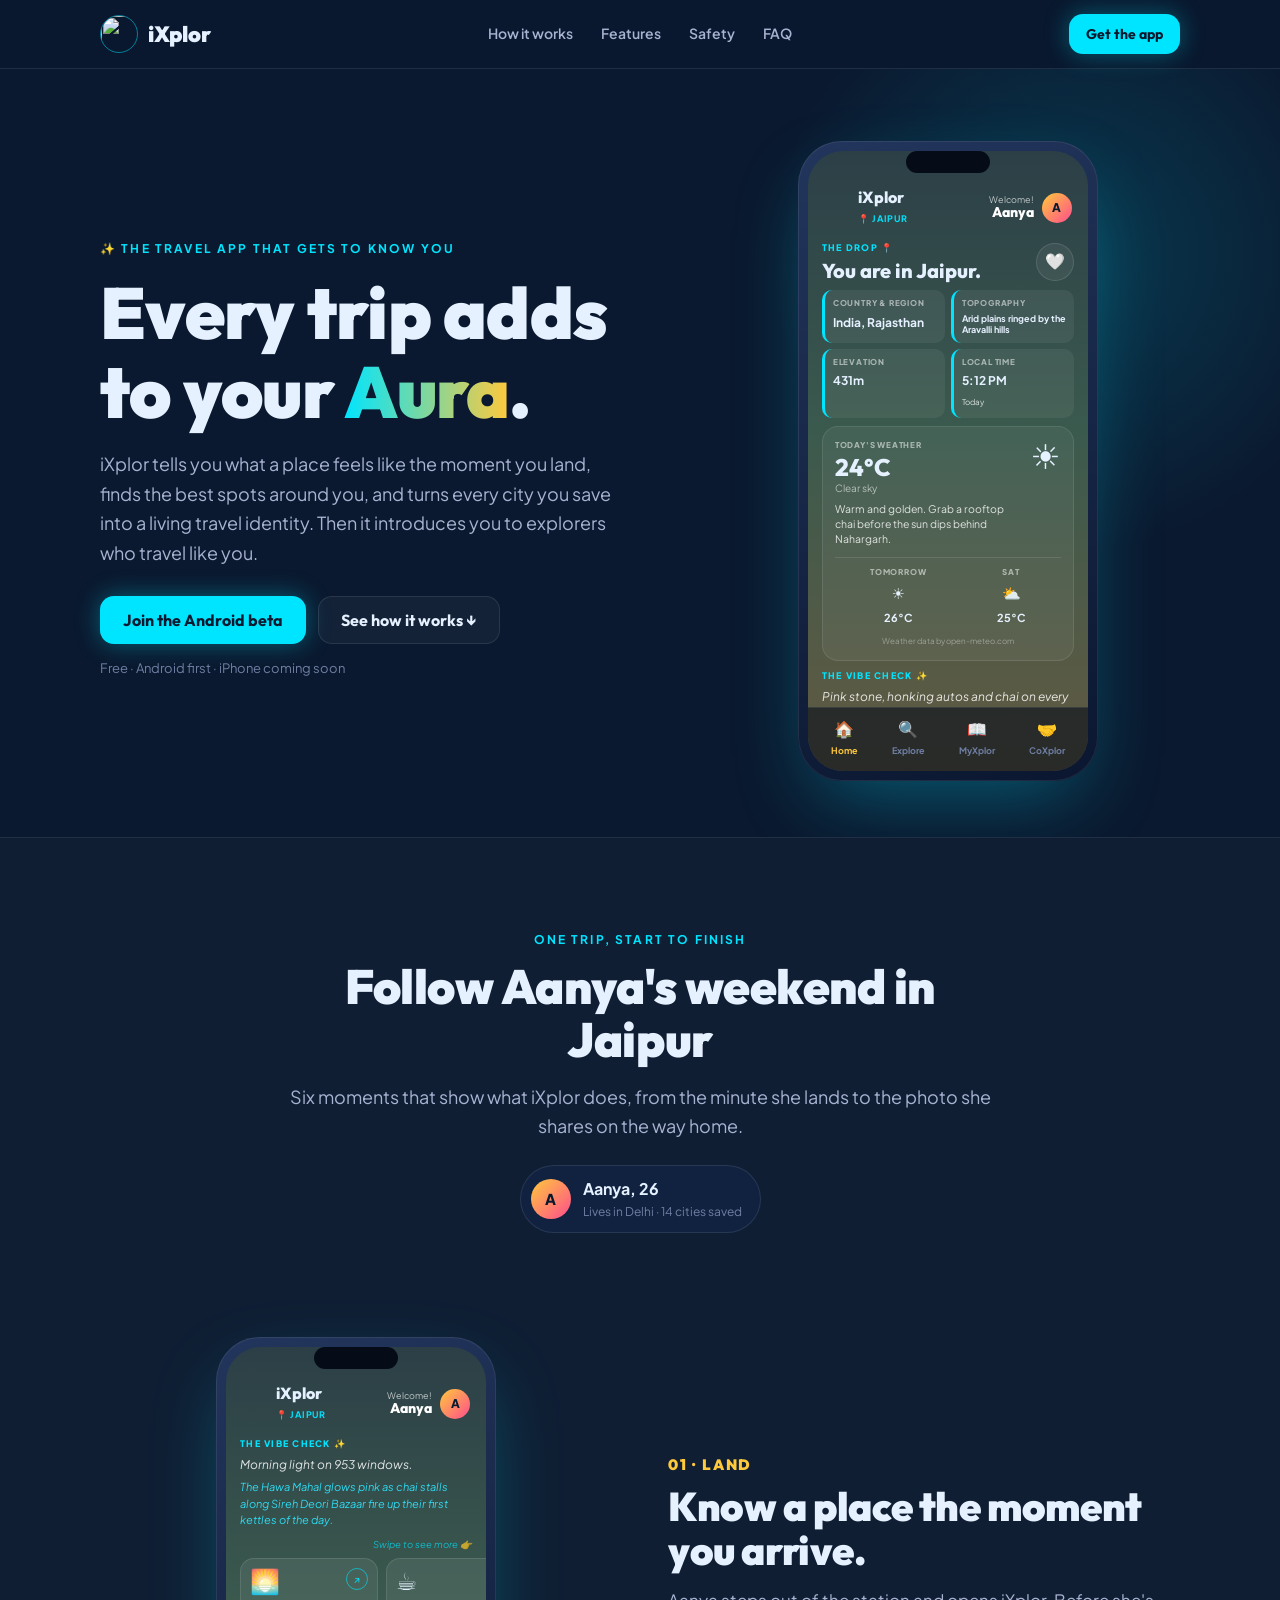
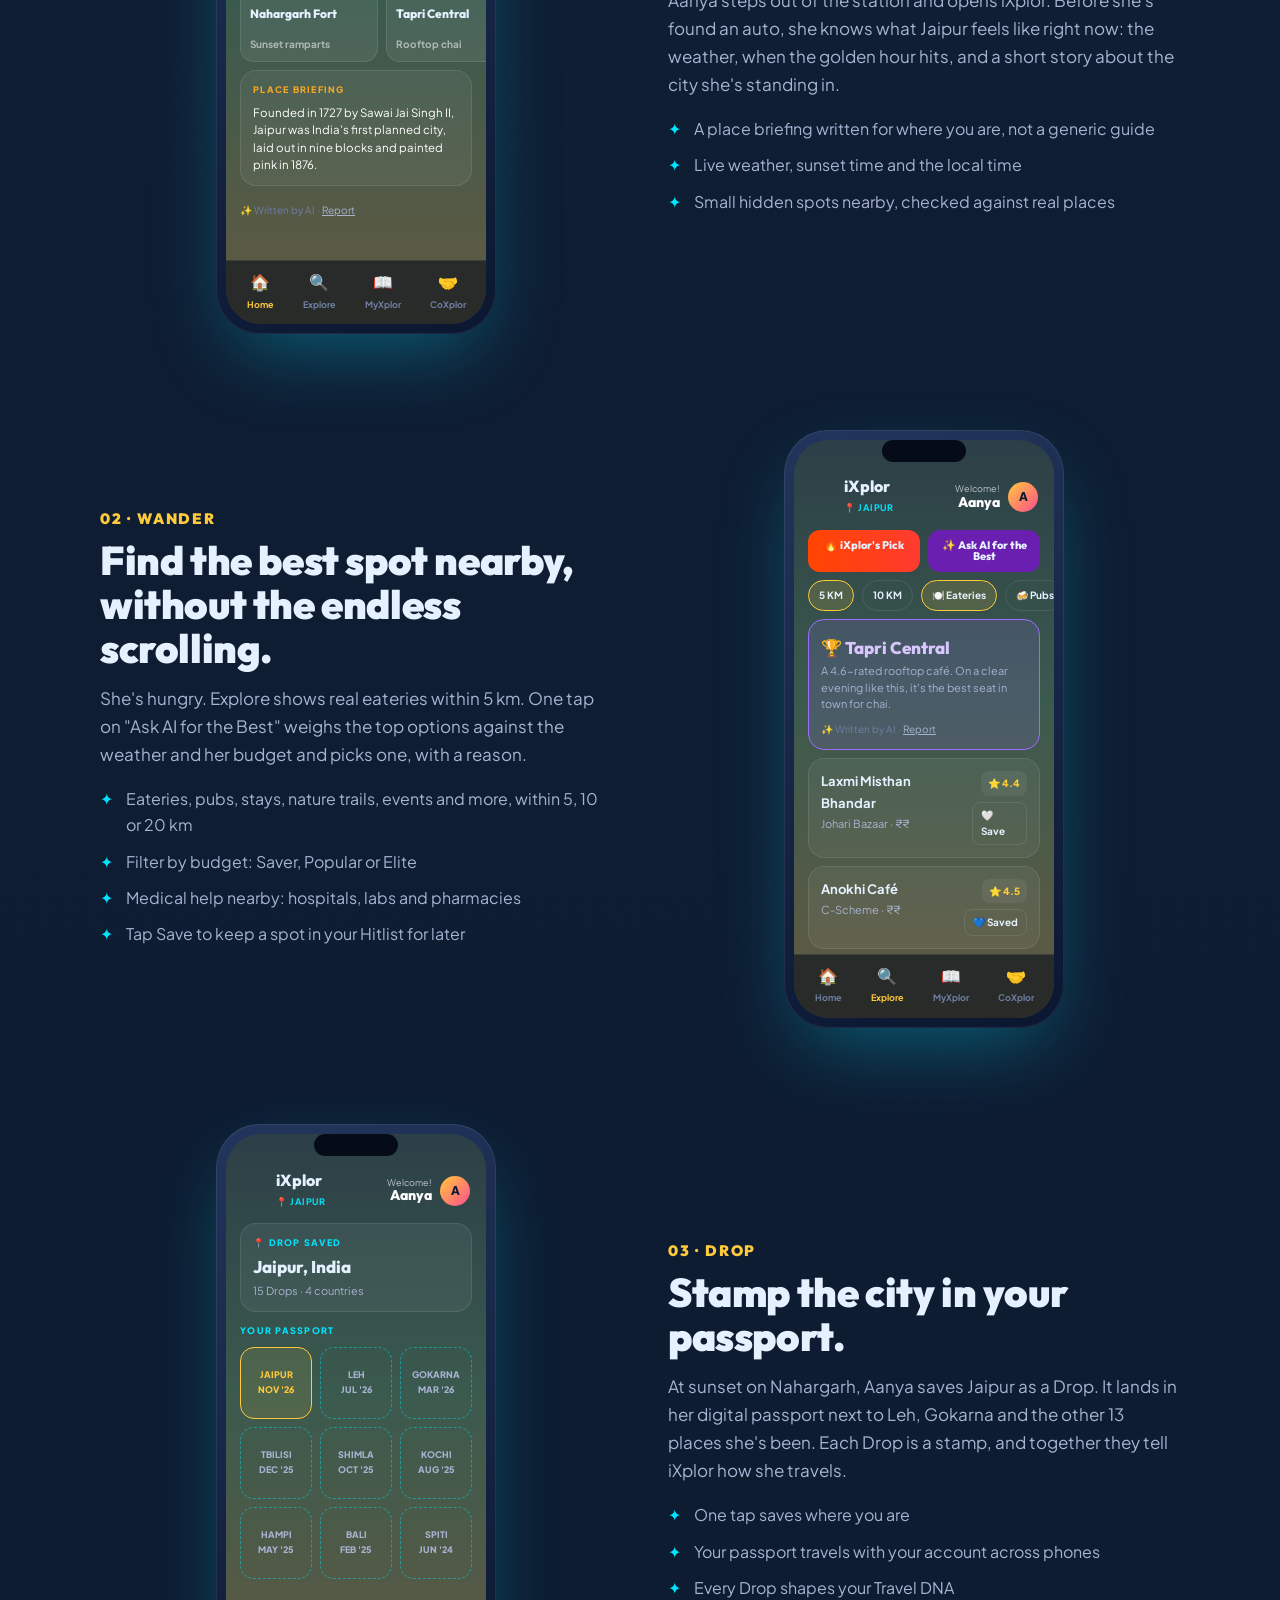
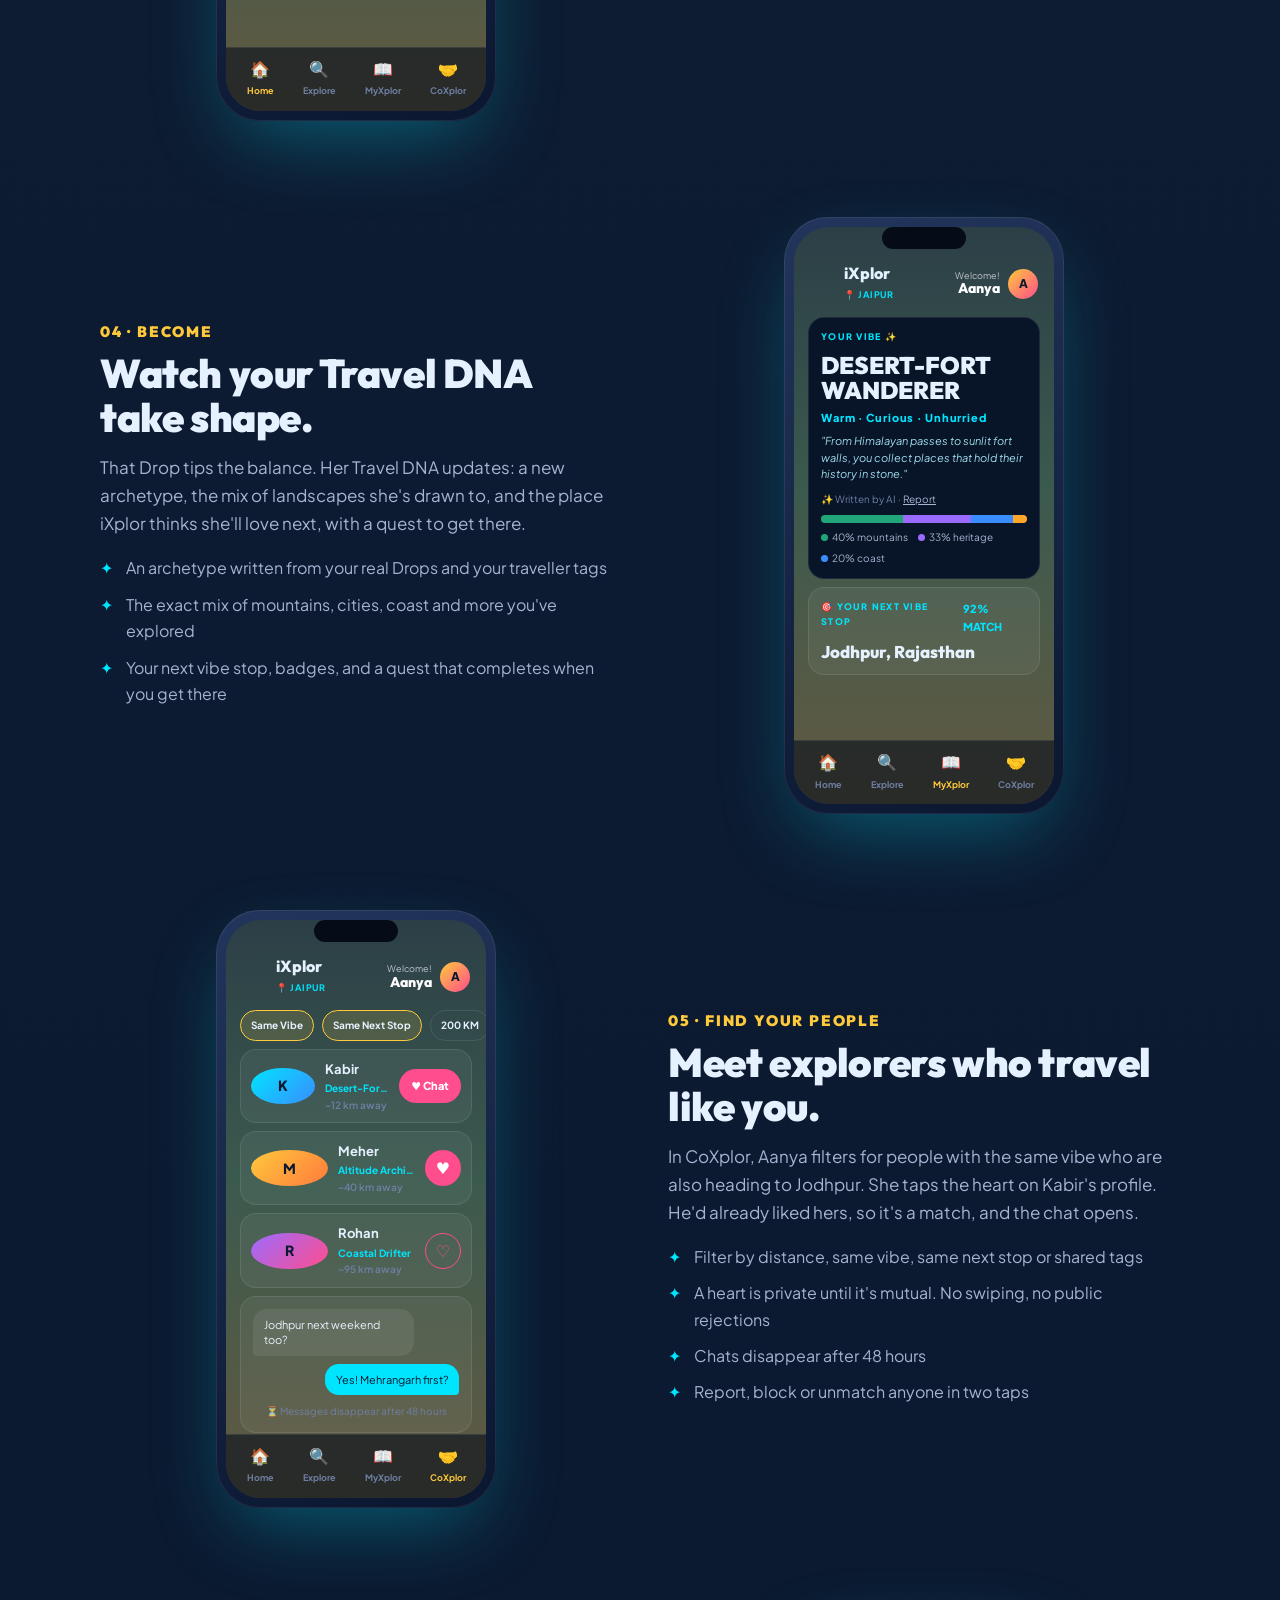
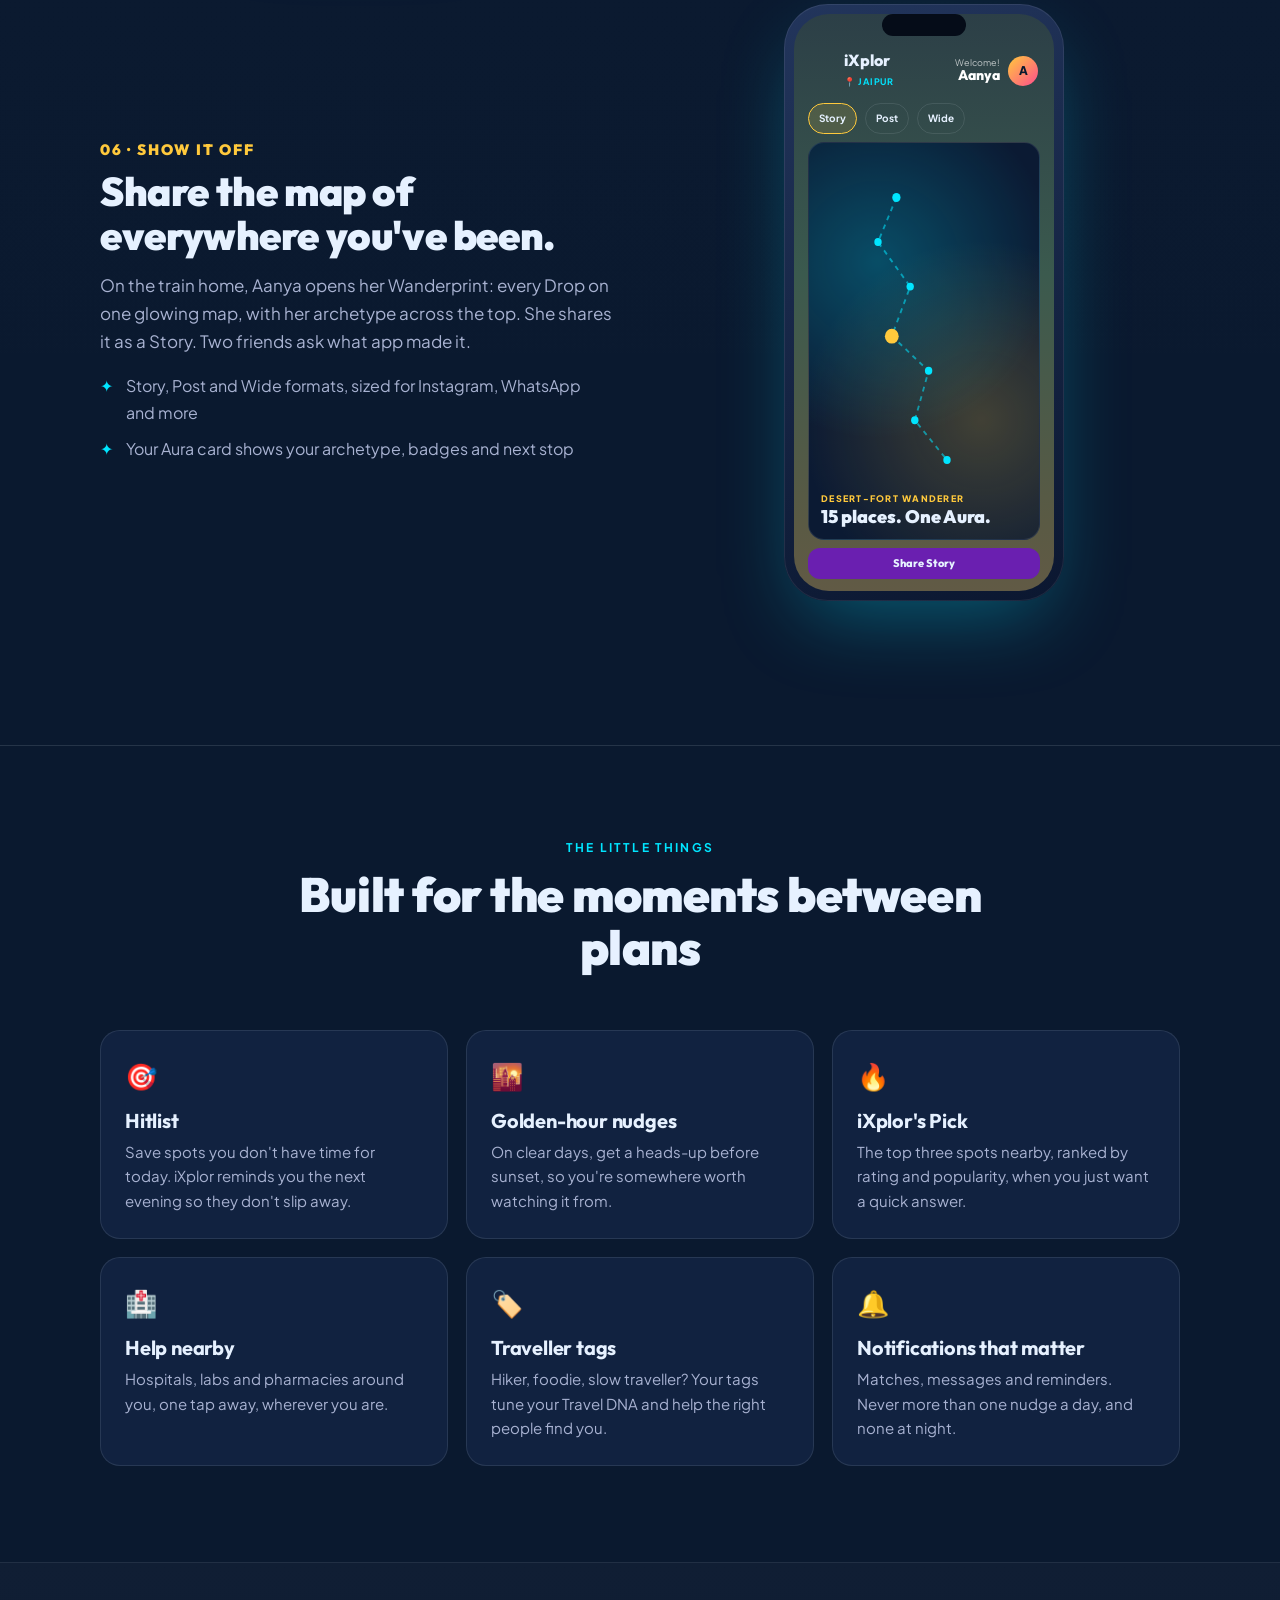
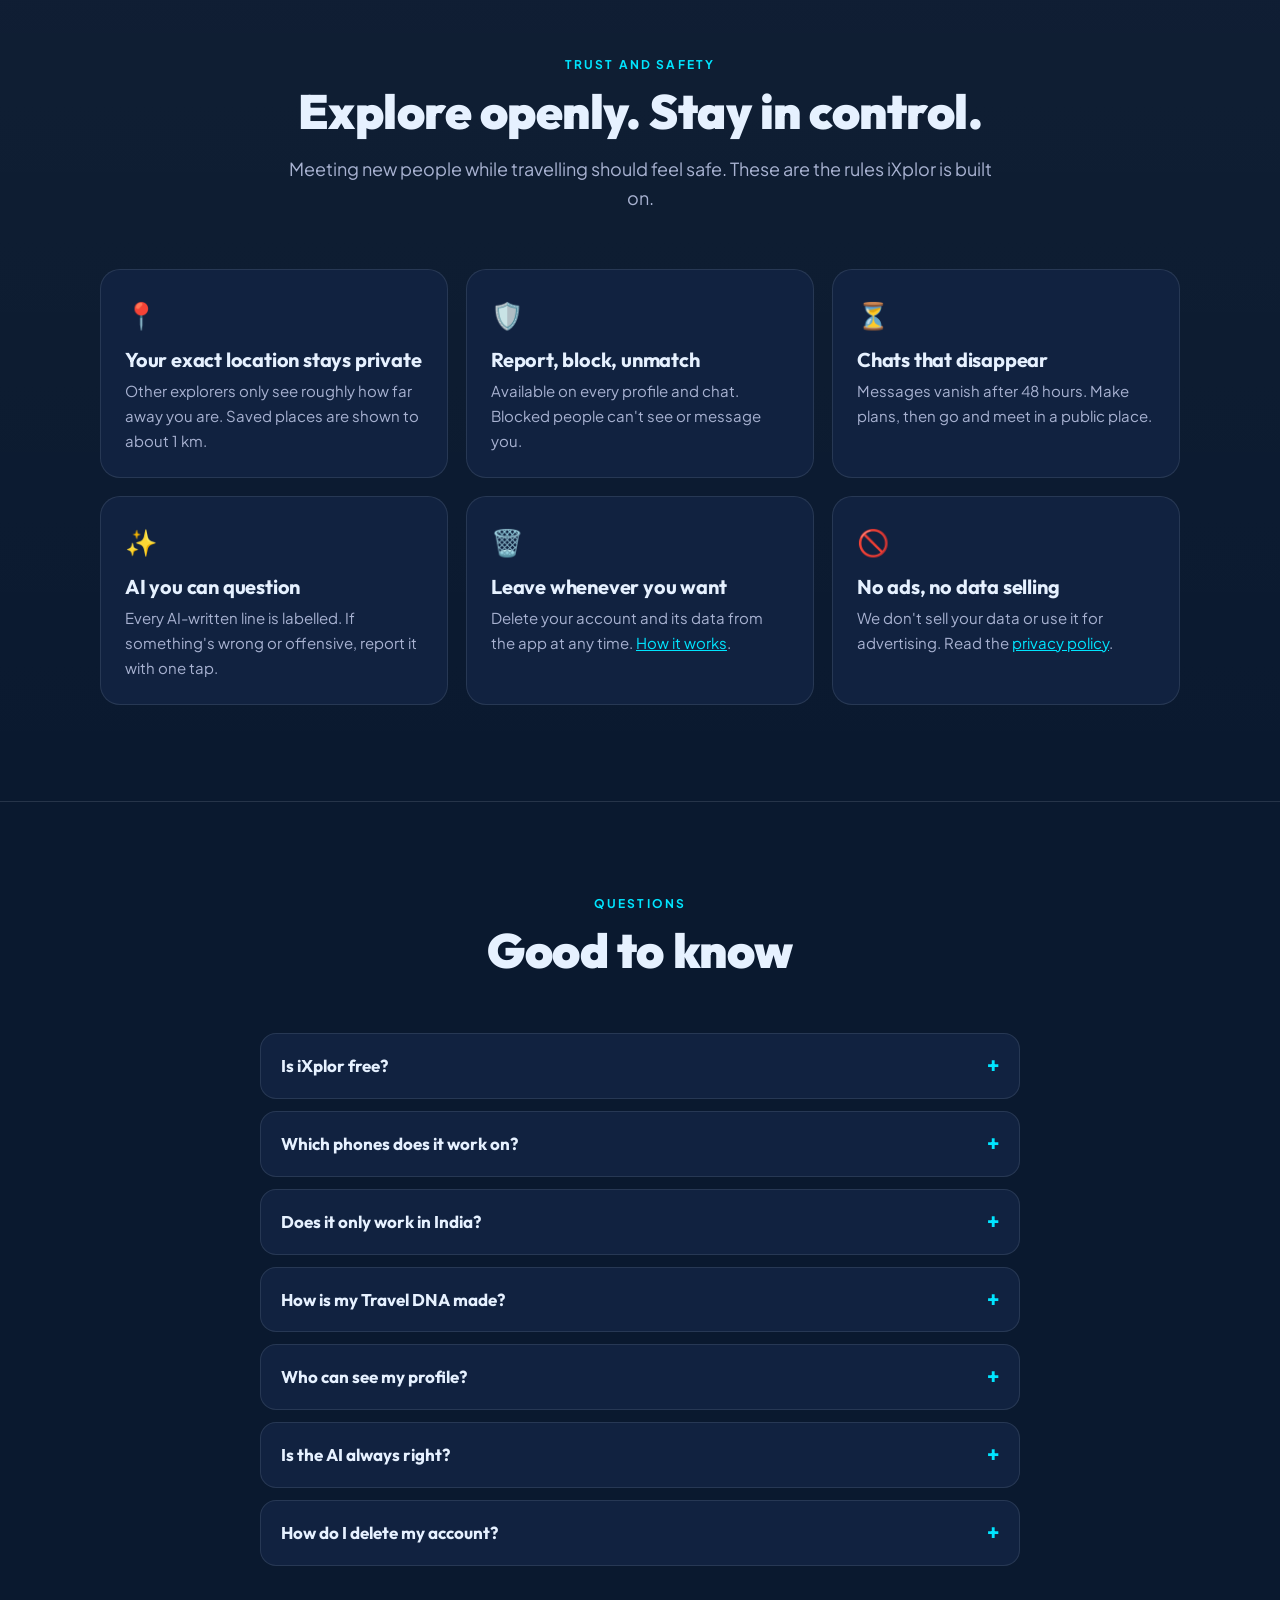
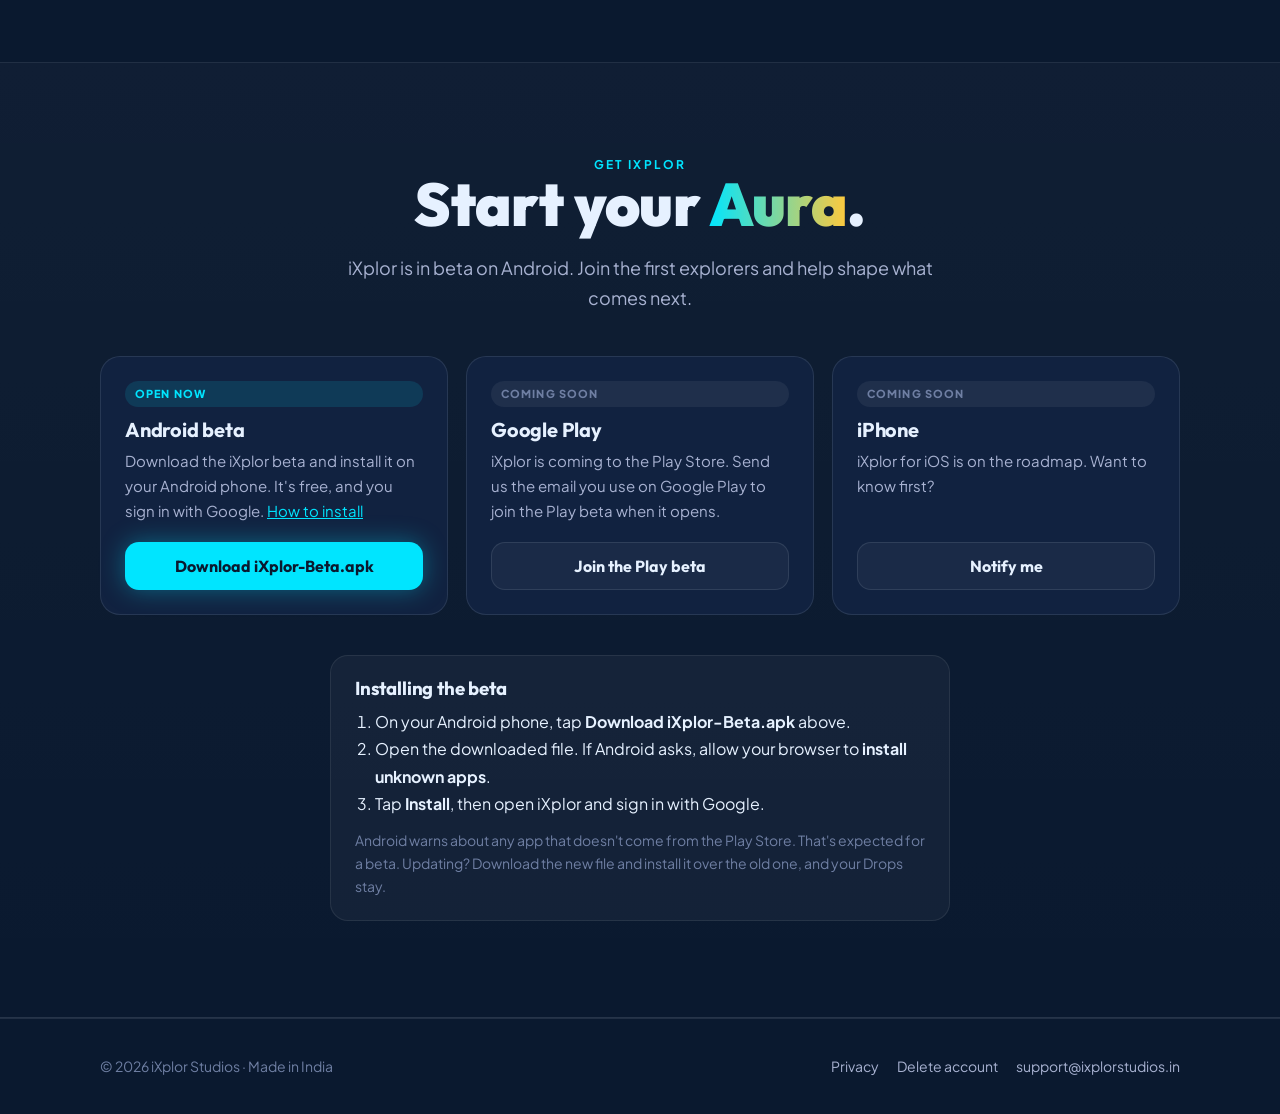
==== commit 726004fd: "Offer the Android beta as a direct APK download The Android beta card now downloads iXplor-Beta.apk " ====
--- a/index.html
+++ b/index.html
@@ -7,9 +7,11 @@
   <meta name="description" content="iXplor turns the places you go into a living travel identity, finds the best spots around you, and connects you with explorers who travel like you.">
   <meta property="og:title" content="iXplor · Every trip adds to your Aura">
   <meta property="og:description" content="Know a place the moment you land, build your Travel DNA, and meet explorers who travel like you.">
-  <meta property="og:image" content="assets/adaptive-icon.png">
+  <meta property="og:image" content="https://ixplorstudios.in/assets/og-image.jpg">
   <meta name="theme-color" content="#0A192F">
-  <link rel="icon" type="image/png" href="assets/adaptive-icon.png">
+  <link rel="icon" type="image/png" sizes="32x32" href="assets/favicon-32.png">
+  <link rel="apple-touch-icon" href="assets/apple-touch-icon.png">
+  <link rel="preload" as="image" href="assets/logo-128.webp" type="image/webp">
   <link rel="preconnect" href="https://fonts.googleapis.com">
   <link rel="preconnect" href="https://fonts.gstatic.com" crossorigin>
   <link href="https://fonts.googleapis.com/css2?family=Outfit:wght@700;800;900&family=Plus+Jakarta+Sans:wght@400;600;700&display=swap" rel="stylesheet">
@@ -19,7 +21,7 @@
 
   <header class="nav">
     <div class="wrap">
-      <a class="brand" href="#top"><img src="assets/adaptive-icon.png" alt=""><span>iXplor</span></a>
+      <a class="brand" href="#top"><img src="assets/logo-128.webp" alt="" width="38" height="38" fetchpriority="high"><span>iXplor</span></a>
       <nav class="nav-links" aria-label="Sections">
         <a href="#story">How it works</a>
         <a href="#features">Features</a>
@@ -367,7 +369,7 @@
         </div>
         <div class="faq reveal">
           <details><summary>Is iXplor free?</summary><p>Yes. iXplor is free to download and use.</p></details>
-          <details><summary>Which phones does it work on?</summary><p>Android phones today. An iPhone version is on the way. Leave your email under Download and we'll tell you when it's ready.</p></details>
+          <details><summary>Which phones does it work on?</summary><p>Android phones today: download the beta under <a href="#download">Get the app</a>. An iPhone version is on the way. Leave your email there and we'll tell you when it's ready.</p></details>
           <details><summary>Does it only work in India?</summary><p>iXplor is built in India and tuned for Indian cities first, but place briefings, nearby search and Drops work anywhere you travel.</p></details>
           <details><summary>How is my Travel DNA made?</summary><p>From the places you save as Drops and the traveller tags you pick. AI turns that into your archetype, your vibe and a suggested next stop. The landscape mix is counted directly from your Drops.</p></details>
           <details><summary>Who can see my profile?</summary><p>Other explorers in CoXplor see your name, photo, bio, tags, Travel DNA, your Drops (shown to about 1 km) and roughly how far away you are. Never your email or exact location.</p></details>
@@ -389,14 +391,14 @@
           <div class="tile reveal">
             <span class="badge">Open now</span>
             <h3>Android beta</h3>
-            <p>Email us the address you use on Google Play and we'll add you to the beta. You'll install iXplor from the Play Store like any other app.</p>
-            <a class="btn btn-primary" href="mailto:support@ixplorstudios.in?subject=iXplor%20beta%20invite&amp;body=Please%20add%20me%20to%20the%20iXplor%20beta.%20My%20Google%20Play%20email%3A%20">Request an invite</a>
+            <p>Download the iXplor beta and install it on your Android phone. It's free, and you sign in with Google. <a href="#install">How to install</a></p>
+            <a class="btn btn-primary" href="https://github.com/PanchamLohumi/ixplor-website/releases/latest/download/iXplor-Beta.apk" download>Download iXplor-Beta.apk</a>
           </div>
           <div class="tile reveal">
             <span class="badge soon">Coming soon</span>
-            <h3>Direct download</h3>
-            <p>An installable APK for phones without the Play Store, with each public release.</p>
-            <span class="btn btn-ghost is-disabled" aria-disabled="true">Download APK</span>
+            <h3>Google Play</h3>
+            <p>iXplor is coming to the Play Store. Send us the email you use on Google Play to join the Play beta when it opens.</p>
+            <a class="btn btn-ghost" href="mailto:support@ixplorstudios.in?subject=iXplor%20Play%20beta&amp;body=Please%20add%20me%20to%20the%20iXplor%20Play%20beta.%20My%20Google%20Play%20email%3A%20">Join the Play beta</a>
           </div>
           <div class="tile reveal">
             <span class="badge soon">Coming soon</span>
@@ -404,6 +406,16 @@
             <p>iXplor for iOS is on the roadmap. Want to know first?</p>
             <a class="btn btn-ghost" href="mailto:support@ixplorstudios.in?subject=Tell%20me%20when%20iXplor%20is%20on%20iPhone">Notify me</a>
           </div>
+        </div>
+
+        <div class="install reveal" id="install">
+          <h3>Installing the beta</h3>
+          <ol>
+            <li>On your Android phone, tap <strong>Download iXplor-Beta.apk</strong> above.</li>
+            <li>Open the downloaded file. If Android asks, allow your browser to <strong>install unknown apps</strong>.</li>
+            <li>Tap <strong>Install</strong>, then open iXplor and sign in with Google.</li>
+          </ol>
+          <p>Android warns about any app that doesn't come from the Play Store. That's expected for a beta. Updating? Download the new file and install it over the old one, and your Drops stay.</p>
         </div>
       </div>
     </section>
--- a/styles.css
+++ b/styles.css
@@ -114,7 +114,7 @@
 /* In-app UI pieces drawn inside the mockups (illustrative, dummy data) */
 .ui-top { display: flex; align-items: center; justify-content: space-between; padding: 38px 16px 8px; }
 .ui-logo { display: flex; align-items: center; gap: 8px; }
-.ui-logo i { width: 26px; height: 26px; border-radius: 8px; background: url("assets/adaptive-icon.png") center/cover; display: block; }
+.ui-logo i { width: 26px; height: 26px; border-radius: 8px; background: url("assets/logo-128.webp") center/cover; display: block; }
 .ui-logo b { font: 800 16px/1 var(--font-head); }
 .ui-logo small { display: block; color: var(--teal); font-weight: 700; font-size: 9px; letter-spacing: .08em; margin-top: 3px; }
 .ui-hello { display: flex; align-items: center; gap: 8px; text-align: right; }
@@ -276,6 +276,11 @@
 .badge.soon { background: rgba(255, 255, 255, .06); color: var(--faint); }
 .btn.is-disabled { opacity: .45; pointer-events: none; }
 @media (max-width: 900px) { .dl-cards { grid-template-columns: 1fr; max-width: 460px; margin-left: auto; margin-right: auto; } }
+.dl-cards .tile p a { color: var(--teal); }
+.install { max-width: 620px; margin: 40px auto 0; text-align: left; background: rgba(255, 255, 255, .04); border: 1px solid rgba(255, 255, 255, .08); border-radius: 18px; padding: 22px 24px; }
+.install h3 { margin: 0 0 10px; }
+.install ol { margin: 0 0 12px; padding-left: 20px; line-height: 1.7; }
+.install p { margin: 0; color: var(--faint); font-size: 14px; }
 
 /* ---------- Footer ---------- */
 .footer { border-top: 1px solid var(--line); padding: 36px 0; color: var(--faint); font-size: 14px; }
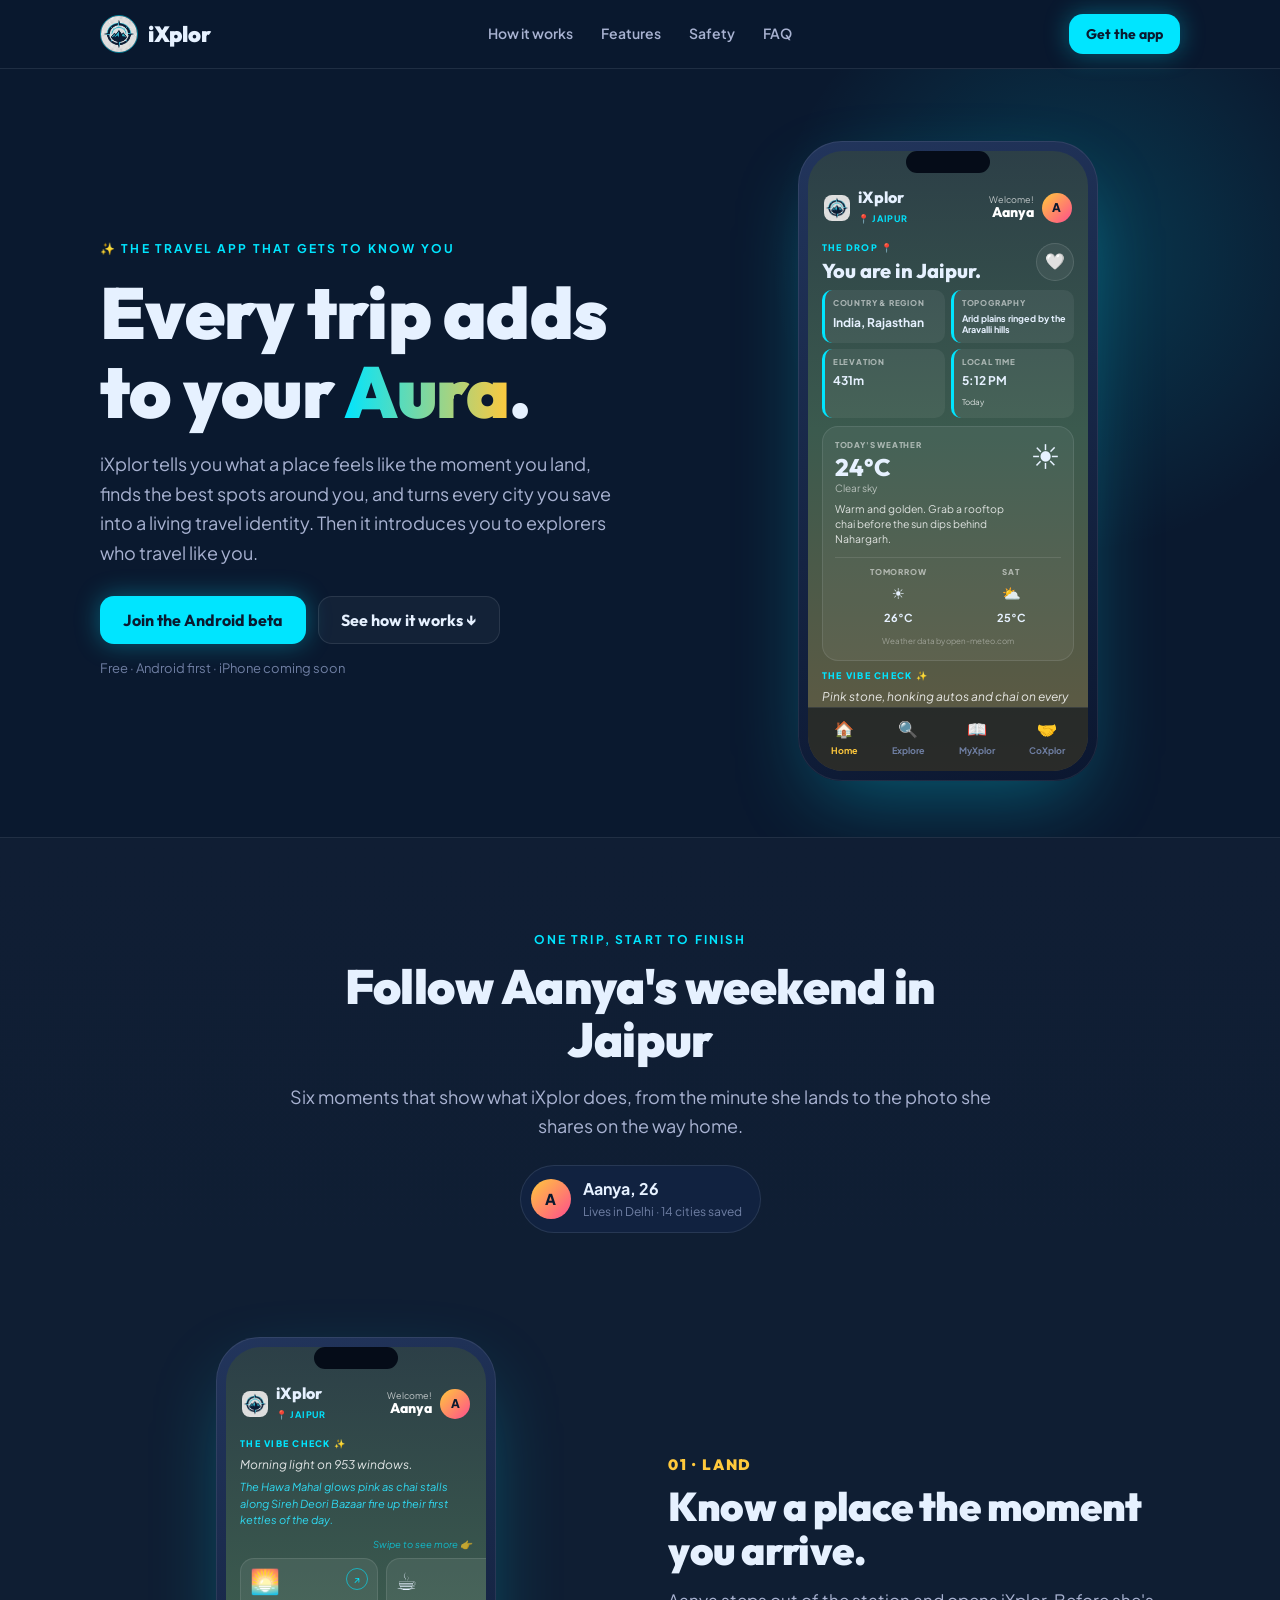
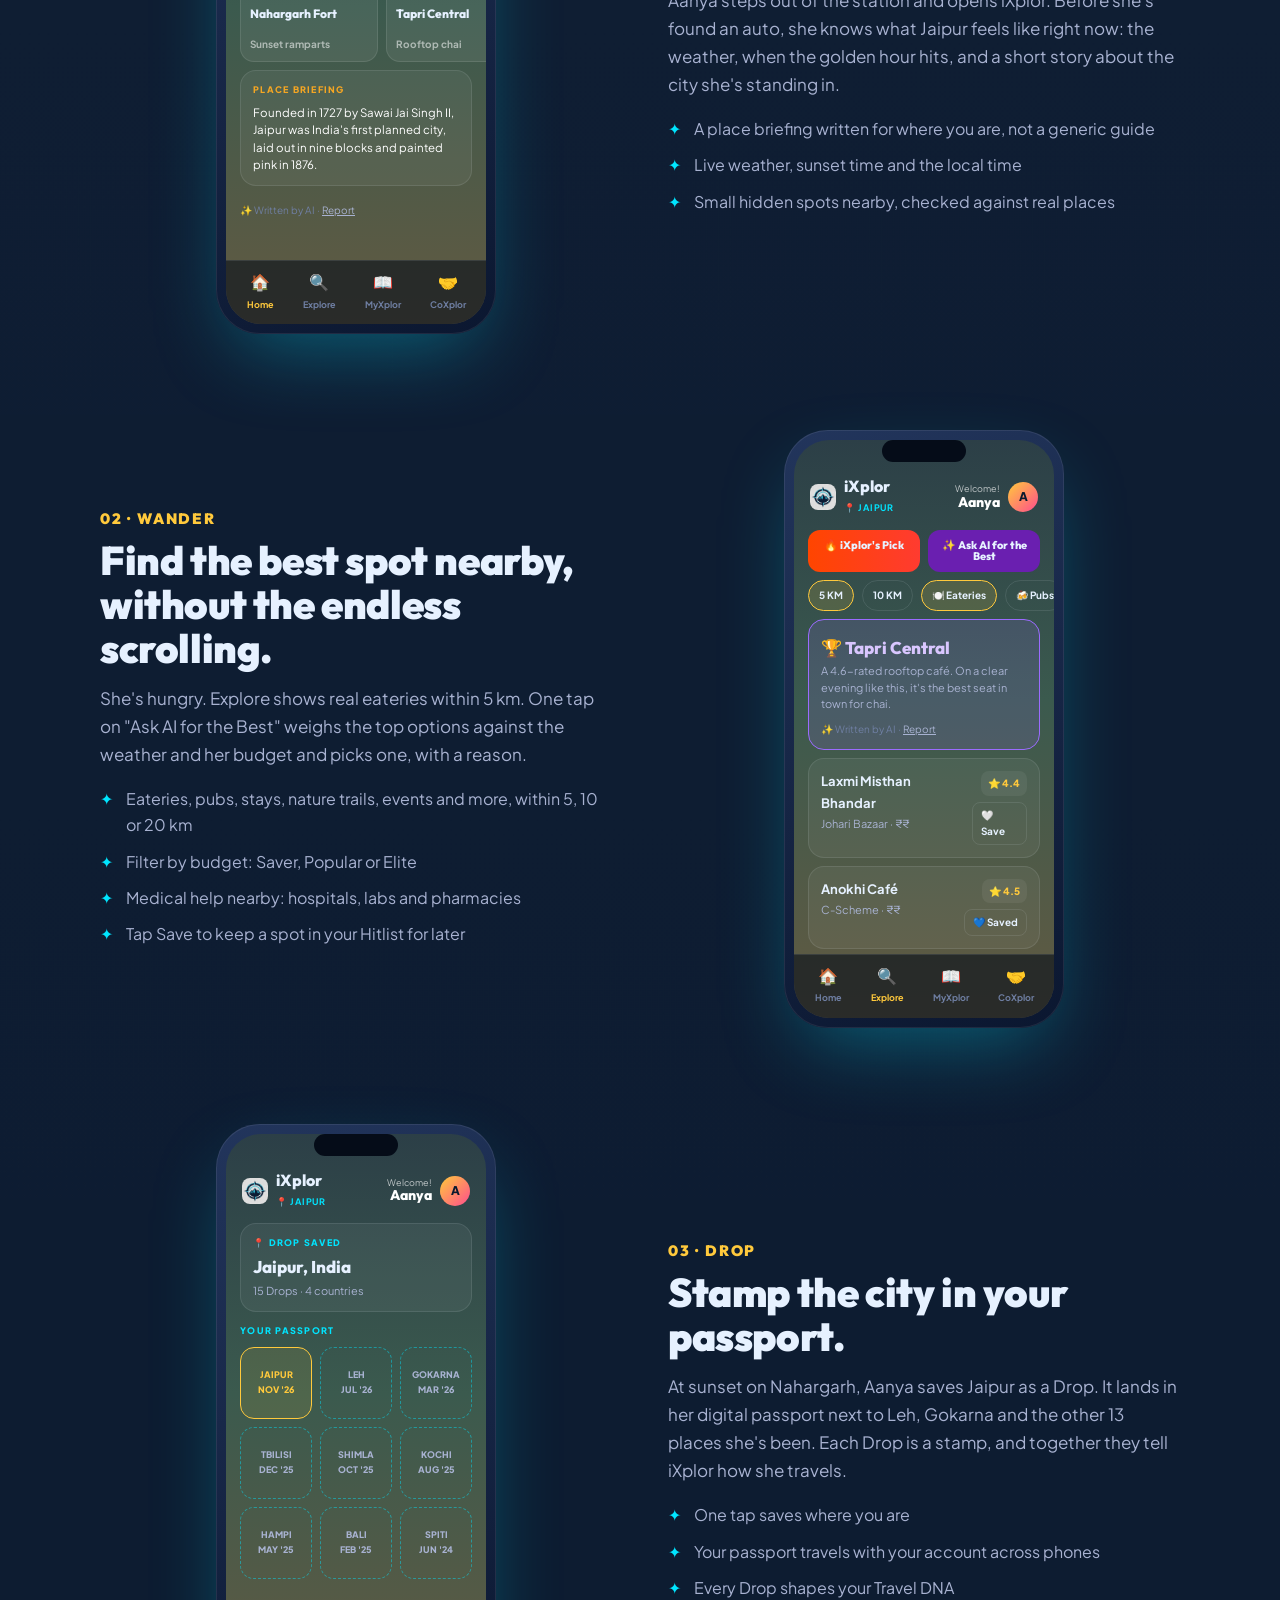
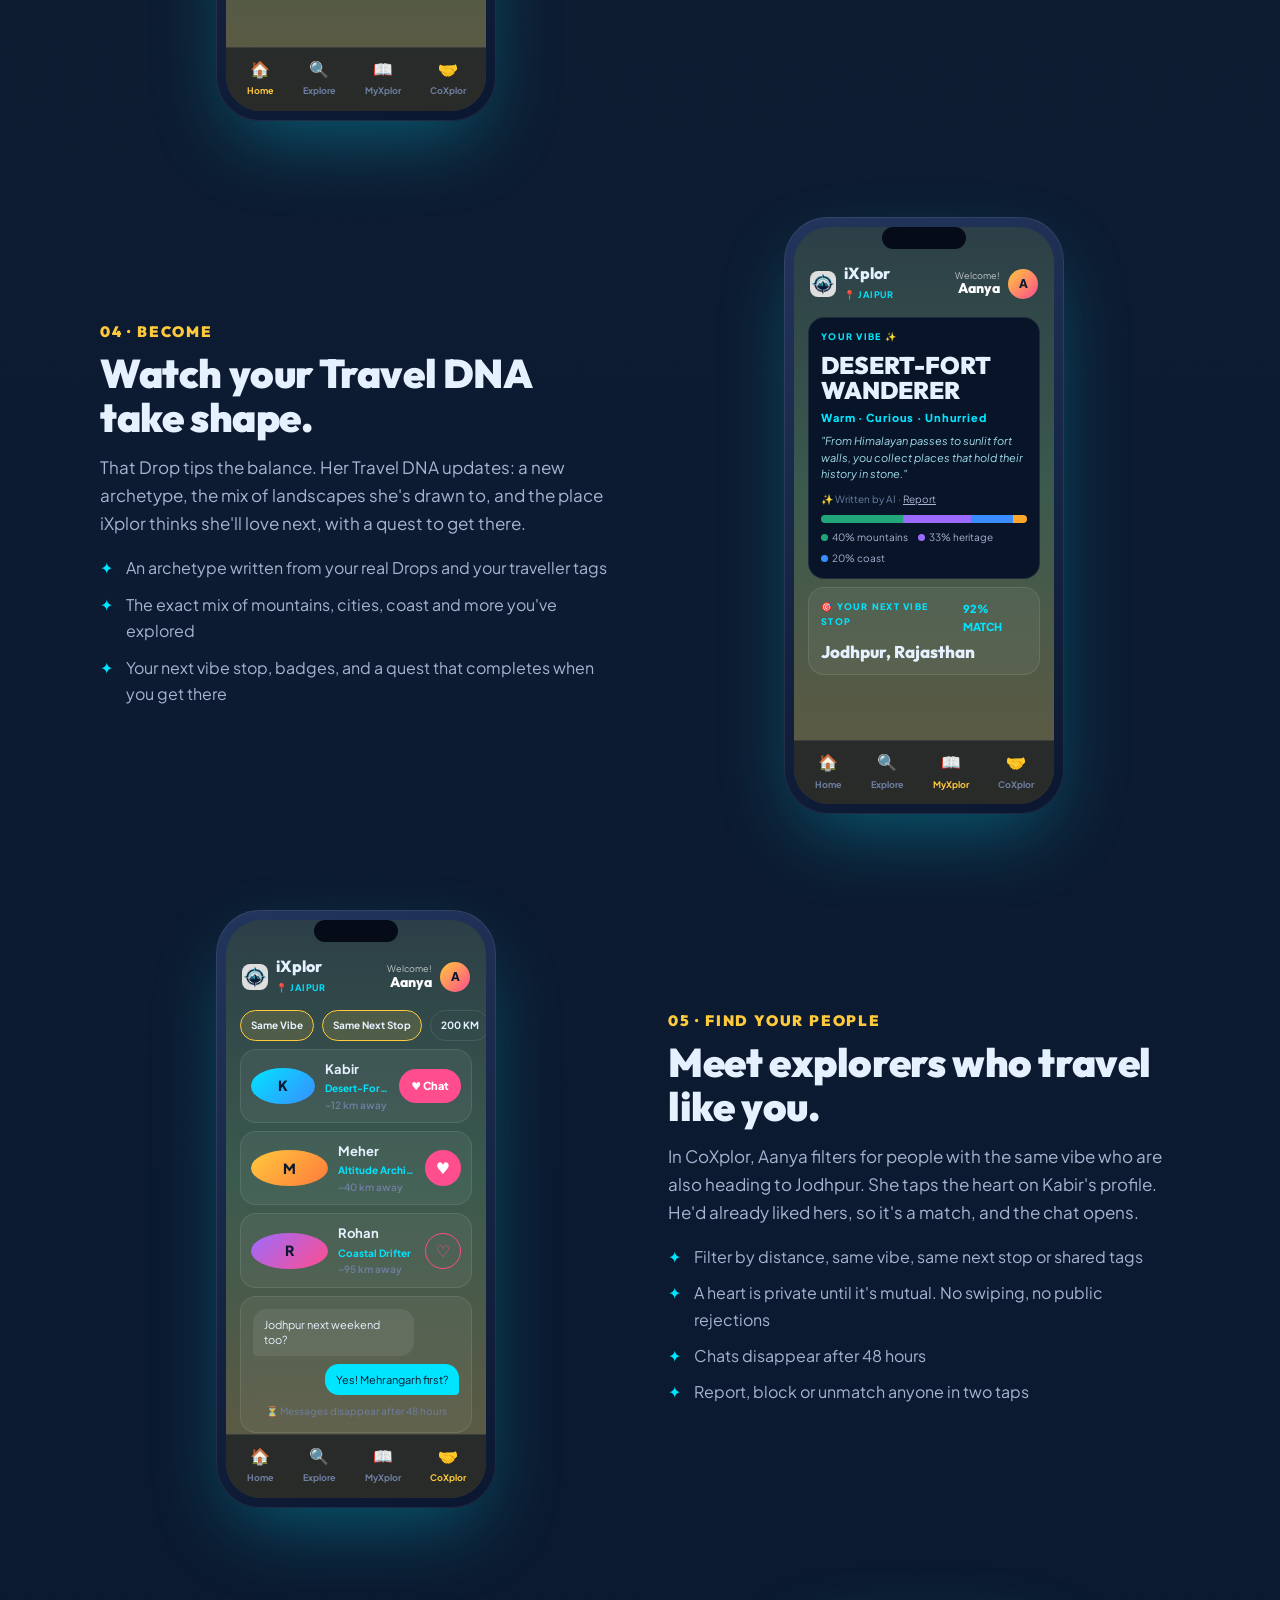
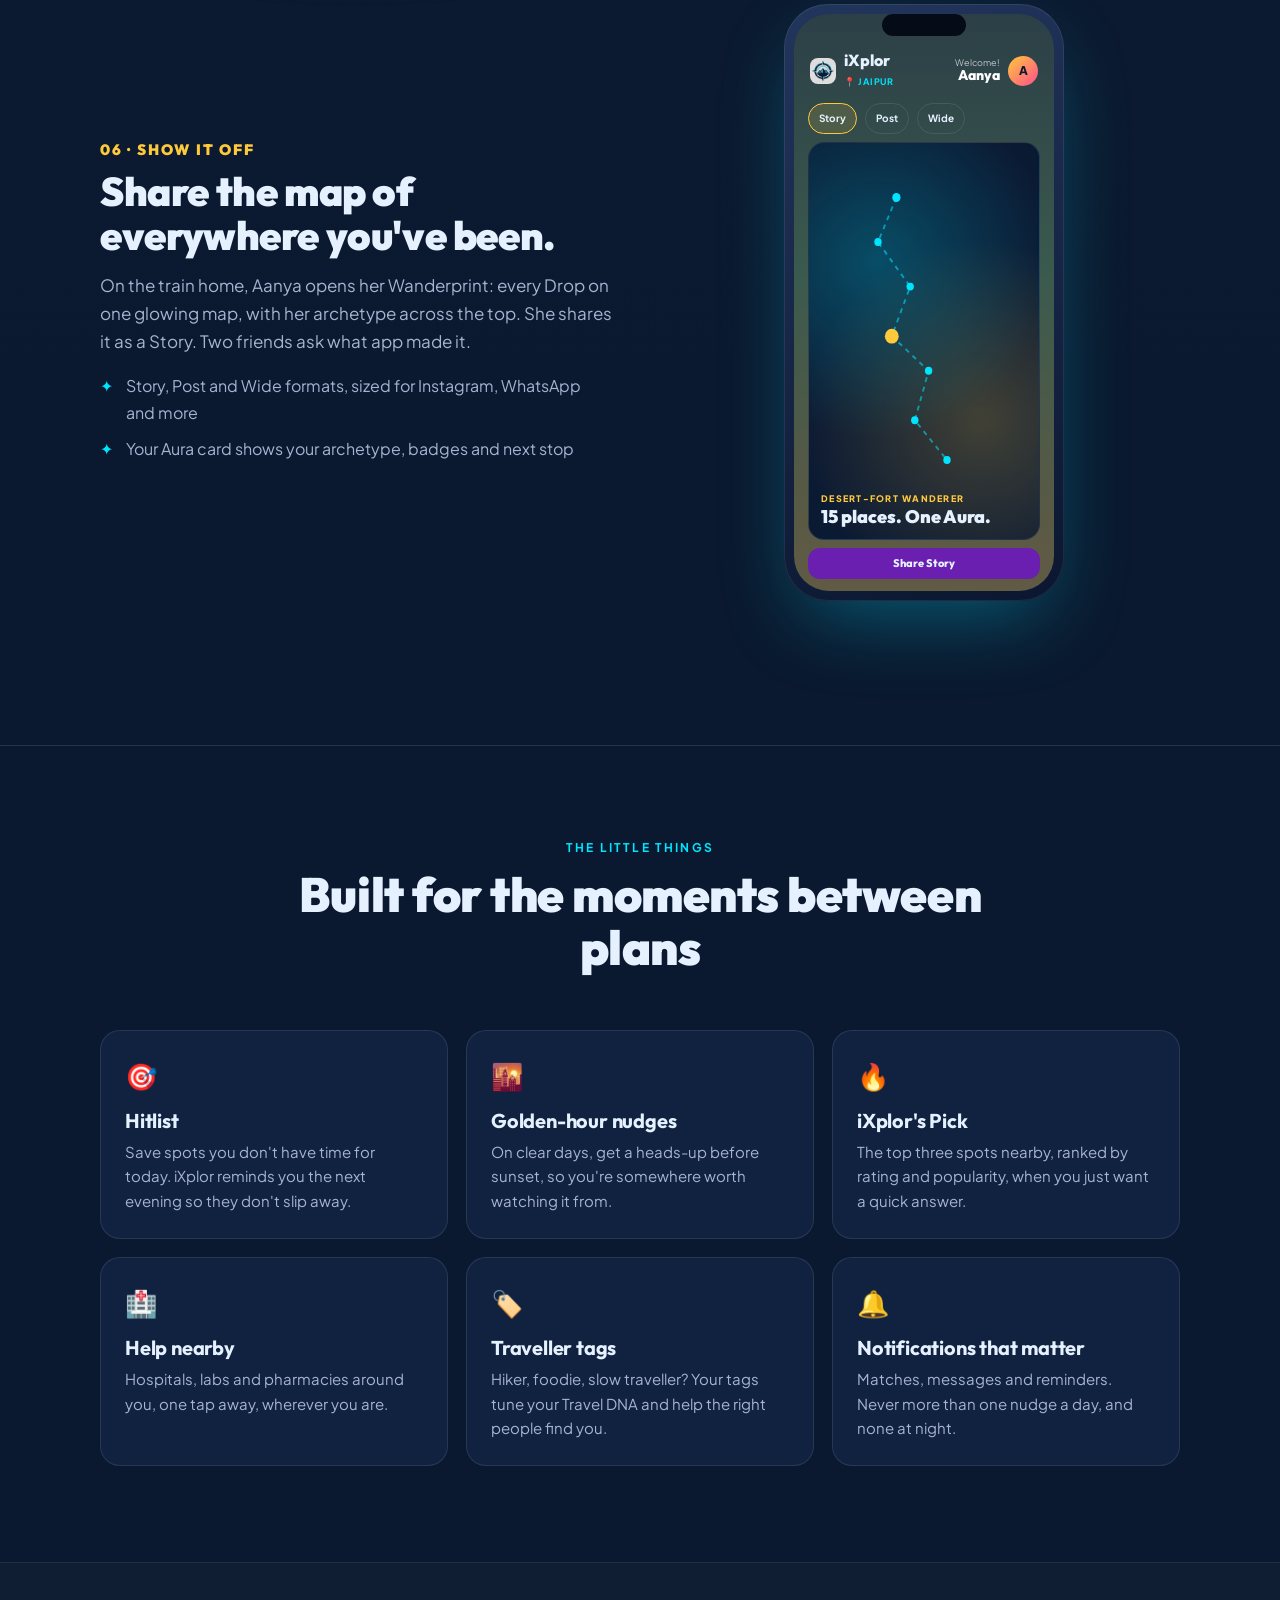
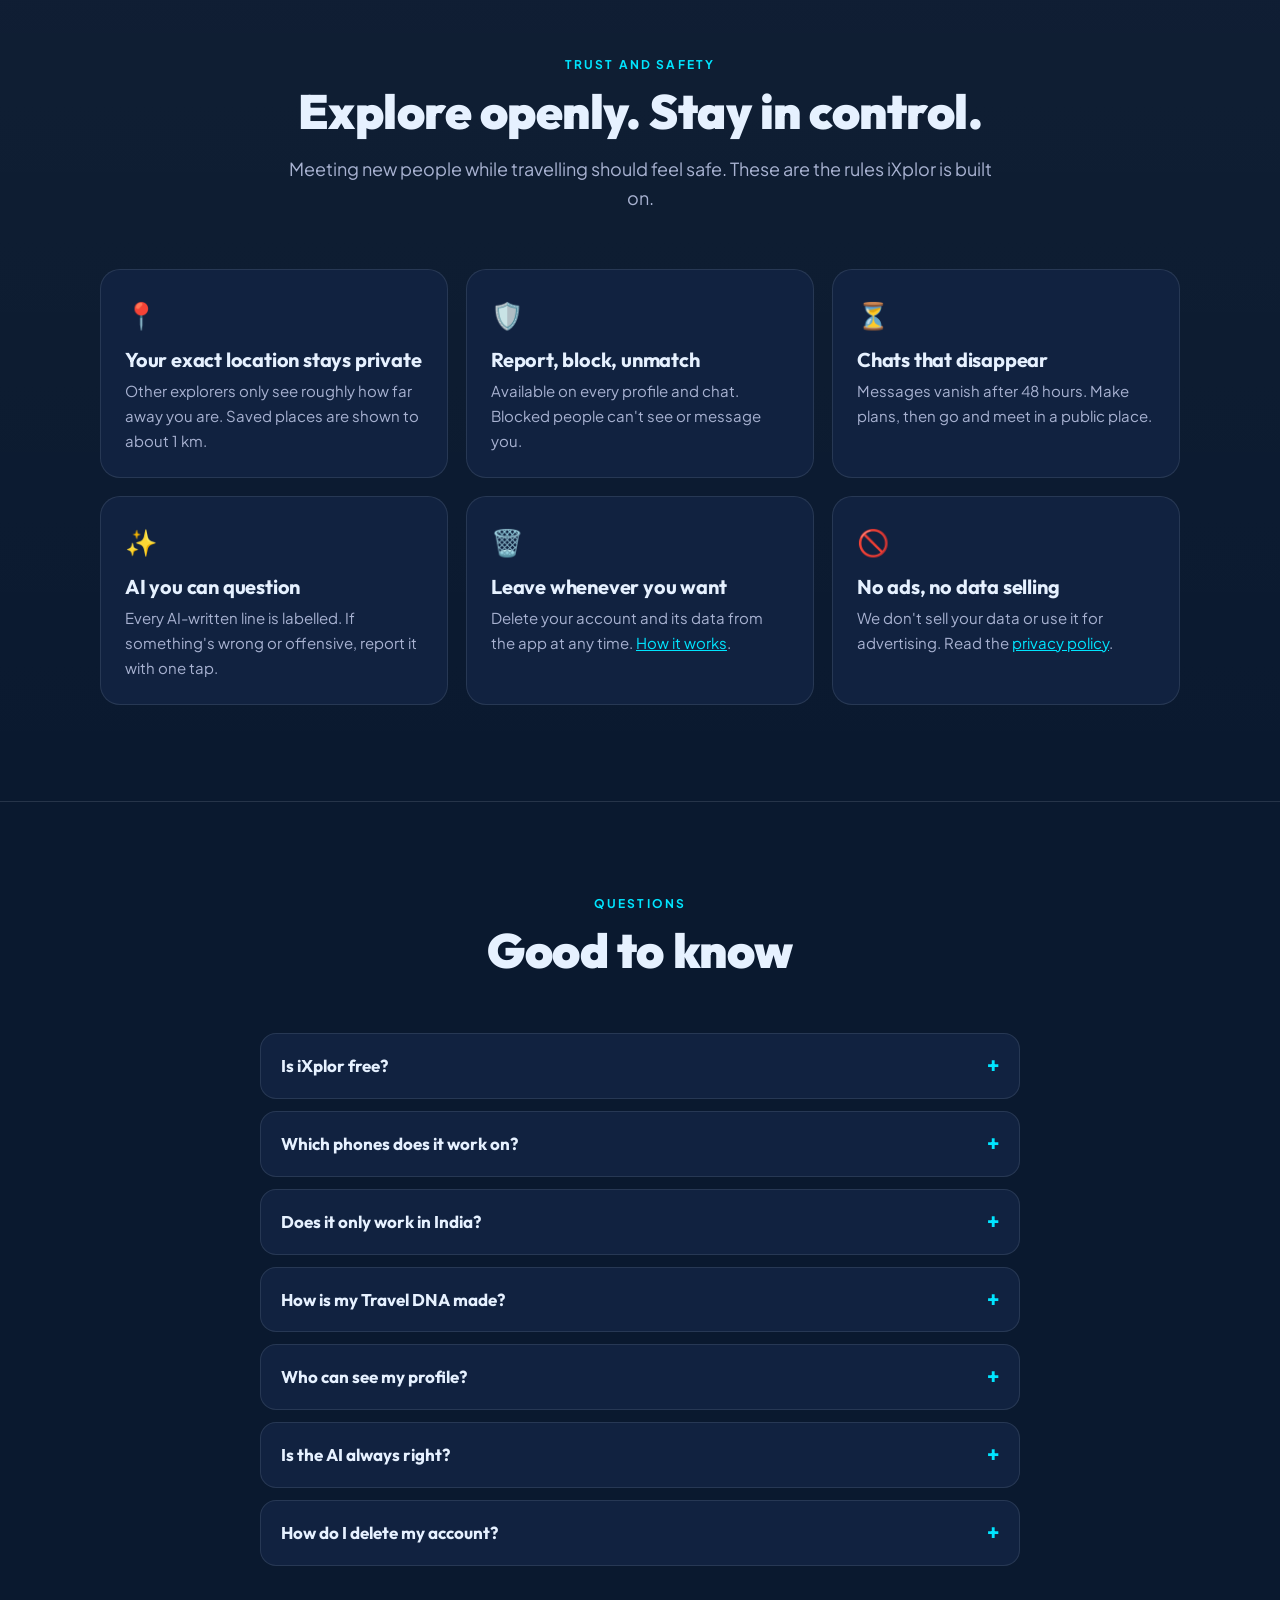
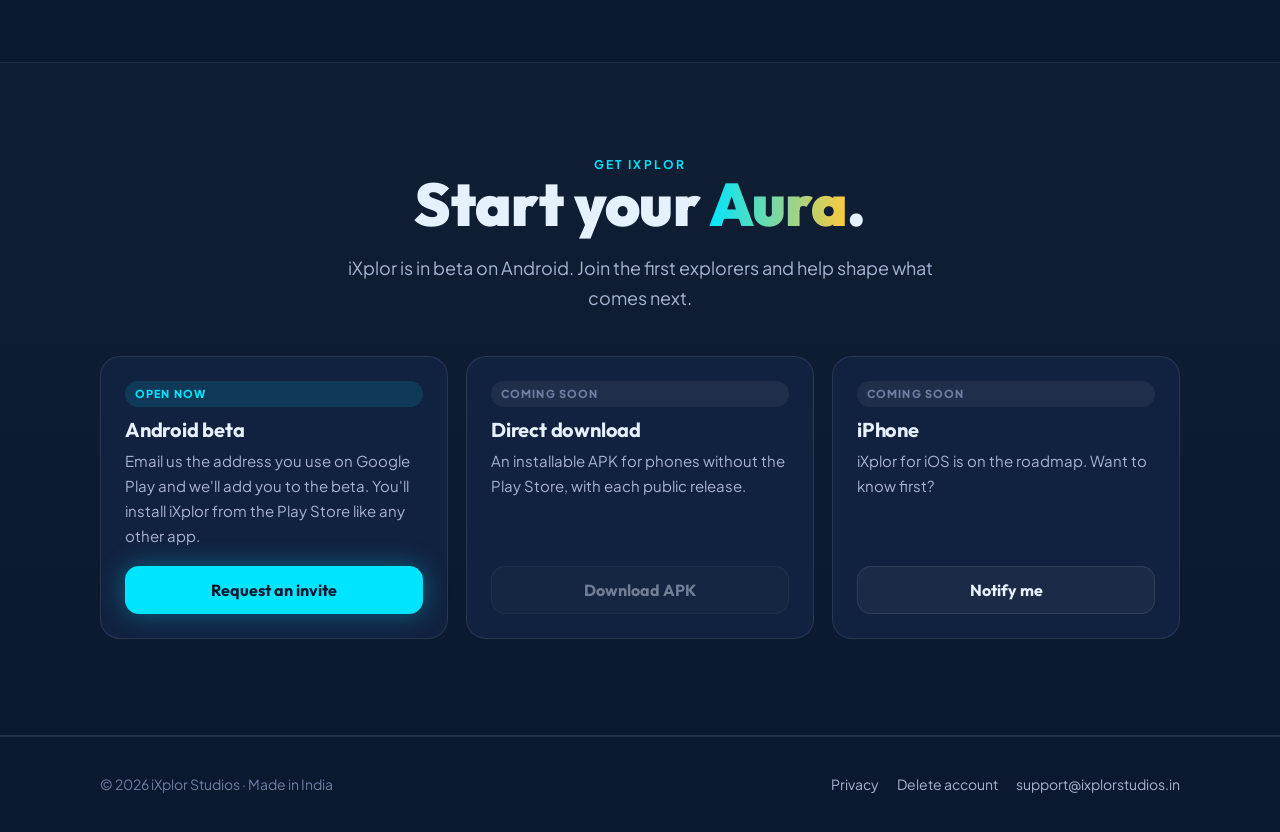
==== commit ba39e47d: "Load a 7 KB logo instead of the 769 KB app icon Every page used the full 1080px app icon for a 38px " ====
--- a/index.html
+++ b/index.html
@@ -369,7 +369,7 @@
         </div>
         <div class="faq reveal">
           <details><summary>Is iXplor free?</summary><p>Yes. iXplor is free to download and use.</p></details>
-          <details><summary>Which phones does it work on?</summary><p>Android phones today: download the beta under <a href="#download">Get the app</a>. An iPhone version is on the way. Leave your email there and we'll tell you when it's ready.</p></details>
+          <details><summary>Which phones does it work on?</summary><p>Android phones today. An iPhone version is on the way. Leave your email under Download and we'll tell you when it's ready.</p></details>
           <details><summary>Does it only work in India?</summary><p>iXplor is built in India and tuned for Indian cities first, but place briefings, nearby search and Drops work anywhere you travel.</p></details>
           <details><summary>How is my Travel DNA made?</summary><p>From the places you save as Drops and the traveller tags you pick. AI turns that into your archetype, your vibe and a suggested next stop. The landscape mix is counted directly from your Drops.</p></details>
           <details><summary>Who can see my profile?</summary><p>Other explorers in CoXplor see your name, photo, bio, tags, Travel DNA, your Drops (shown to about 1 km) and roughly how far away you are. Never your email or exact location.</p></details>
@@ -391,14 +391,14 @@
           <div class="tile reveal">
             <span class="badge">Open now</span>
             <h3>Android beta</h3>
-            <p>Download the iXplor beta and install it on your Android phone. It's free, and you sign in with Google. <a href="#install">How to install</a></p>
-            <a class="btn btn-primary" href="https://github.com/PanchamLohumi/ixplor-website/releases/latest/download/iXplor-Beta.apk" download>Download iXplor-Beta.apk</a>
+            <p>Email us the address you use on Google Play and we'll add you to the beta. You'll install iXplor from the Play Store like any other app.</p>
+            <a class="btn btn-primary" href="mailto:support@ixplorstudios.in?subject=iXplor%20beta%20invite&amp;body=Please%20add%20me%20to%20the%20iXplor%20beta.%20My%20Google%20Play%20email%3A%20">Request an invite</a>
           </div>
           <div class="tile reveal">
             <span class="badge soon">Coming soon</span>
-            <h3>Google Play</h3>
-            <p>iXplor is coming to the Play Store. Send us the email you use on Google Play to join the Play beta when it opens.</p>
-            <a class="btn btn-ghost" href="mailto:support@ixplorstudios.in?subject=iXplor%20Play%20beta&amp;body=Please%20add%20me%20to%20the%20iXplor%20Play%20beta.%20My%20Google%20Play%20email%3A%20">Join the Play beta</a>
+            <h3>Direct download</h3>
+            <p>An installable APK for phones without the Play Store, with each public release.</p>
+            <span class="btn btn-ghost is-disabled" aria-disabled="true">Download APK</span>
           </div>
           <div class="tile reveal">
             <span class="badge soon">Coming soon</span>
@@ -406,16 +406,6 @@
             <p>iXplor for iOS is on the roadmap. Want to know first?</p>
             <a class="btn btn-ghost" href="mailto:support@ixplorstudios.in?subject=Tell%20me%20when%20iXplor%20is%20on%20iPhone">Notify me</a>
           </div>
-        </div>
-
-        <div class="install reveal" id="install">
-          <h3>Installing the beta</h3>
-          <ol>
-            <li>On your Android phone, tap <strong>Download iXplor-Beta.apk</strong> above.</li>
-            <li>Open the downloaded file. If Android asks, allow your browser to <strong>install unknown apps</strong>.</li>
-            <li>Tap <strong>Install</strong>, then open iXplor and sign in with Google.</li>
-          </ol>
-          <p>Android warns about any app that doesn't come from the Play Store. That's expected for a beta. Updating? Download the new file and install it over the old one, and your Drops stay.</p>
         </div>
       </div>
     </section>
--- a/styles.css
+++ b/styles.css
@@ -276,11 +276,6 @@
 .badge.soon { background: rgba(255, 255, 255, .06); color: var(--faint); }
 .btn.is-disabled { opacity: .45; pointer-events: none; }
 @media (max-width: 900px) { .dl-cards { grid-template-columns: 1fr; max-width: 460px; margin-left: auto; margin-right: auto; } }
-.dl-cards .tile p a { color: var(--teal); }
-.install { max-width: 620px; margin: 40px auto 0; text-align: left; background: rgba(255, 255, 255, .04); border: 1px solid rgba(255, 255, 255, .08); border-radius: 18px; padding: 22px 24px; }
-.install h3 { margin: 0 0 10px; }
-.install ol { margin: 0 0 12px; padding-left: 20px; line-height: 1.7; }
-.install p { margin: 0; color: var(--faint); font-size: 14px; }
 
 /* ---------- Footer ---------- */
 .footer { border-top: 1px solid var(--line); padding: 36px 0; color: var(--faint); font-size: 14px; }
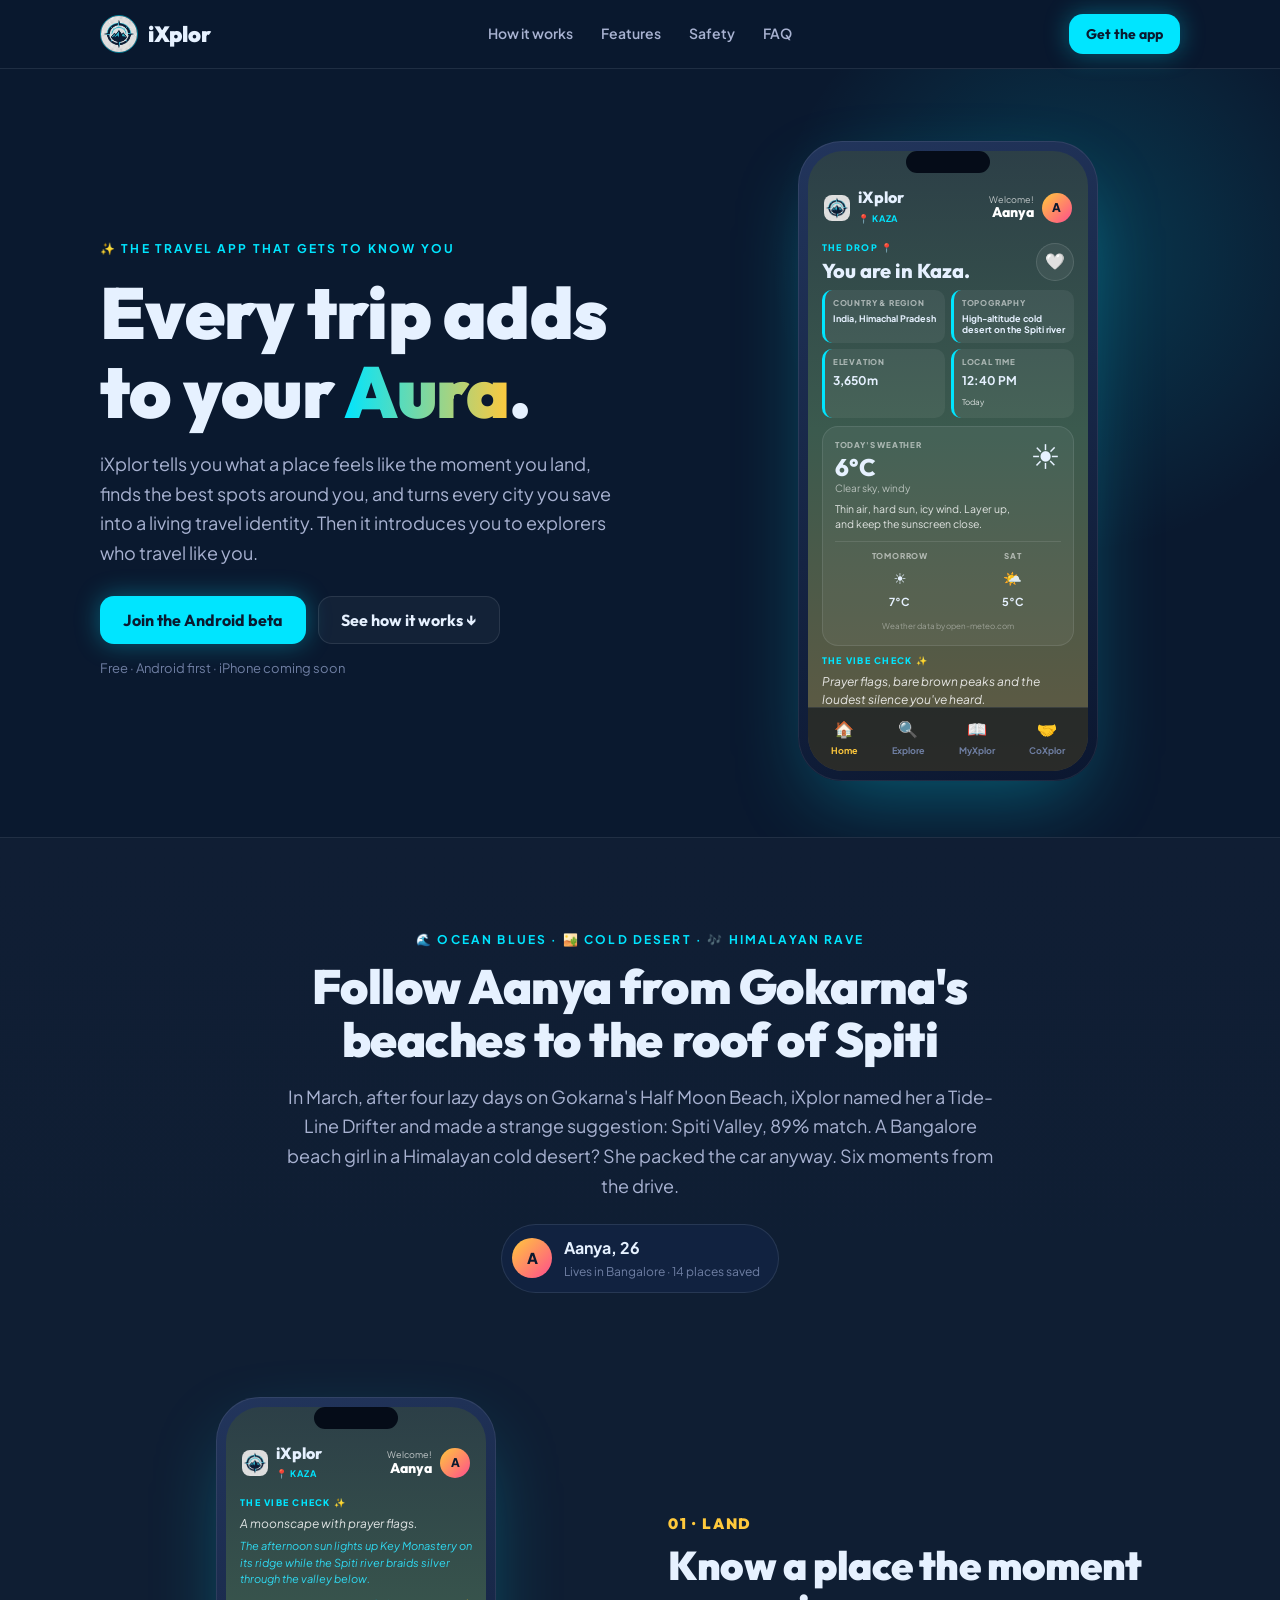
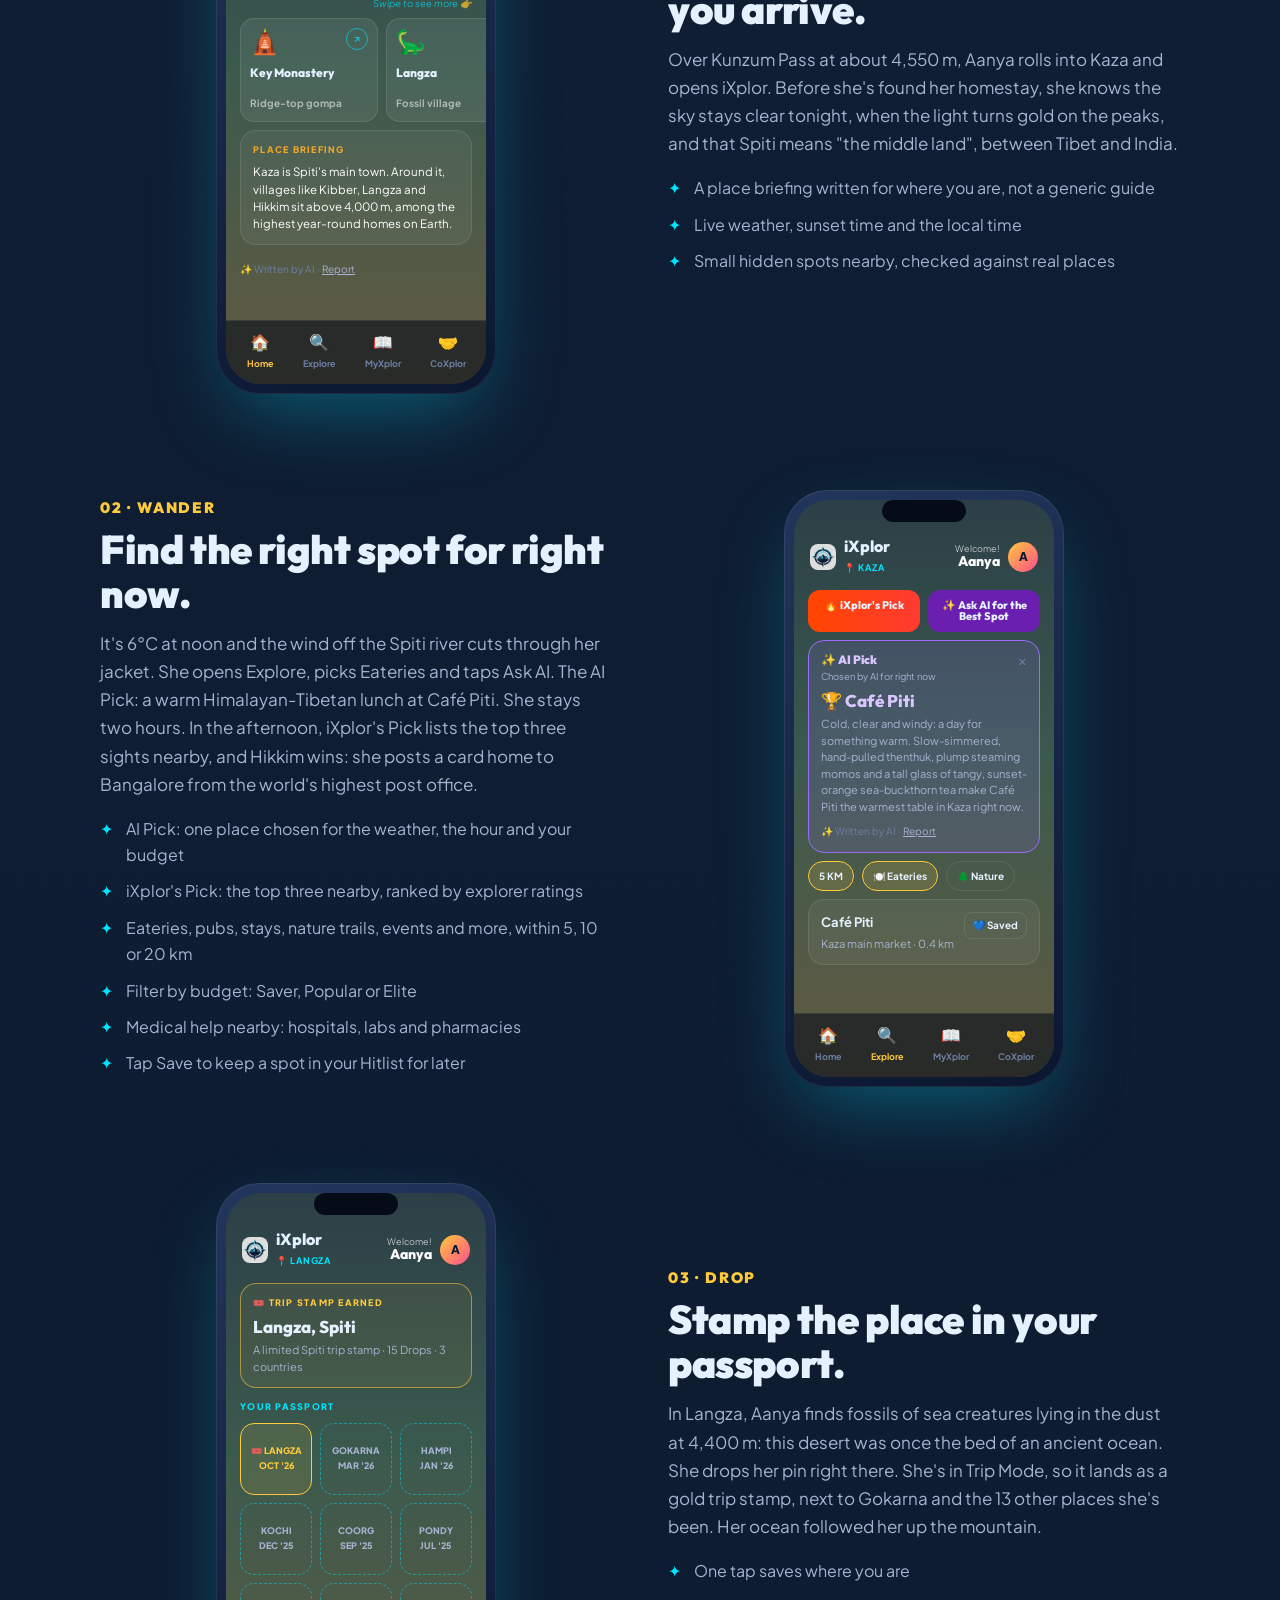
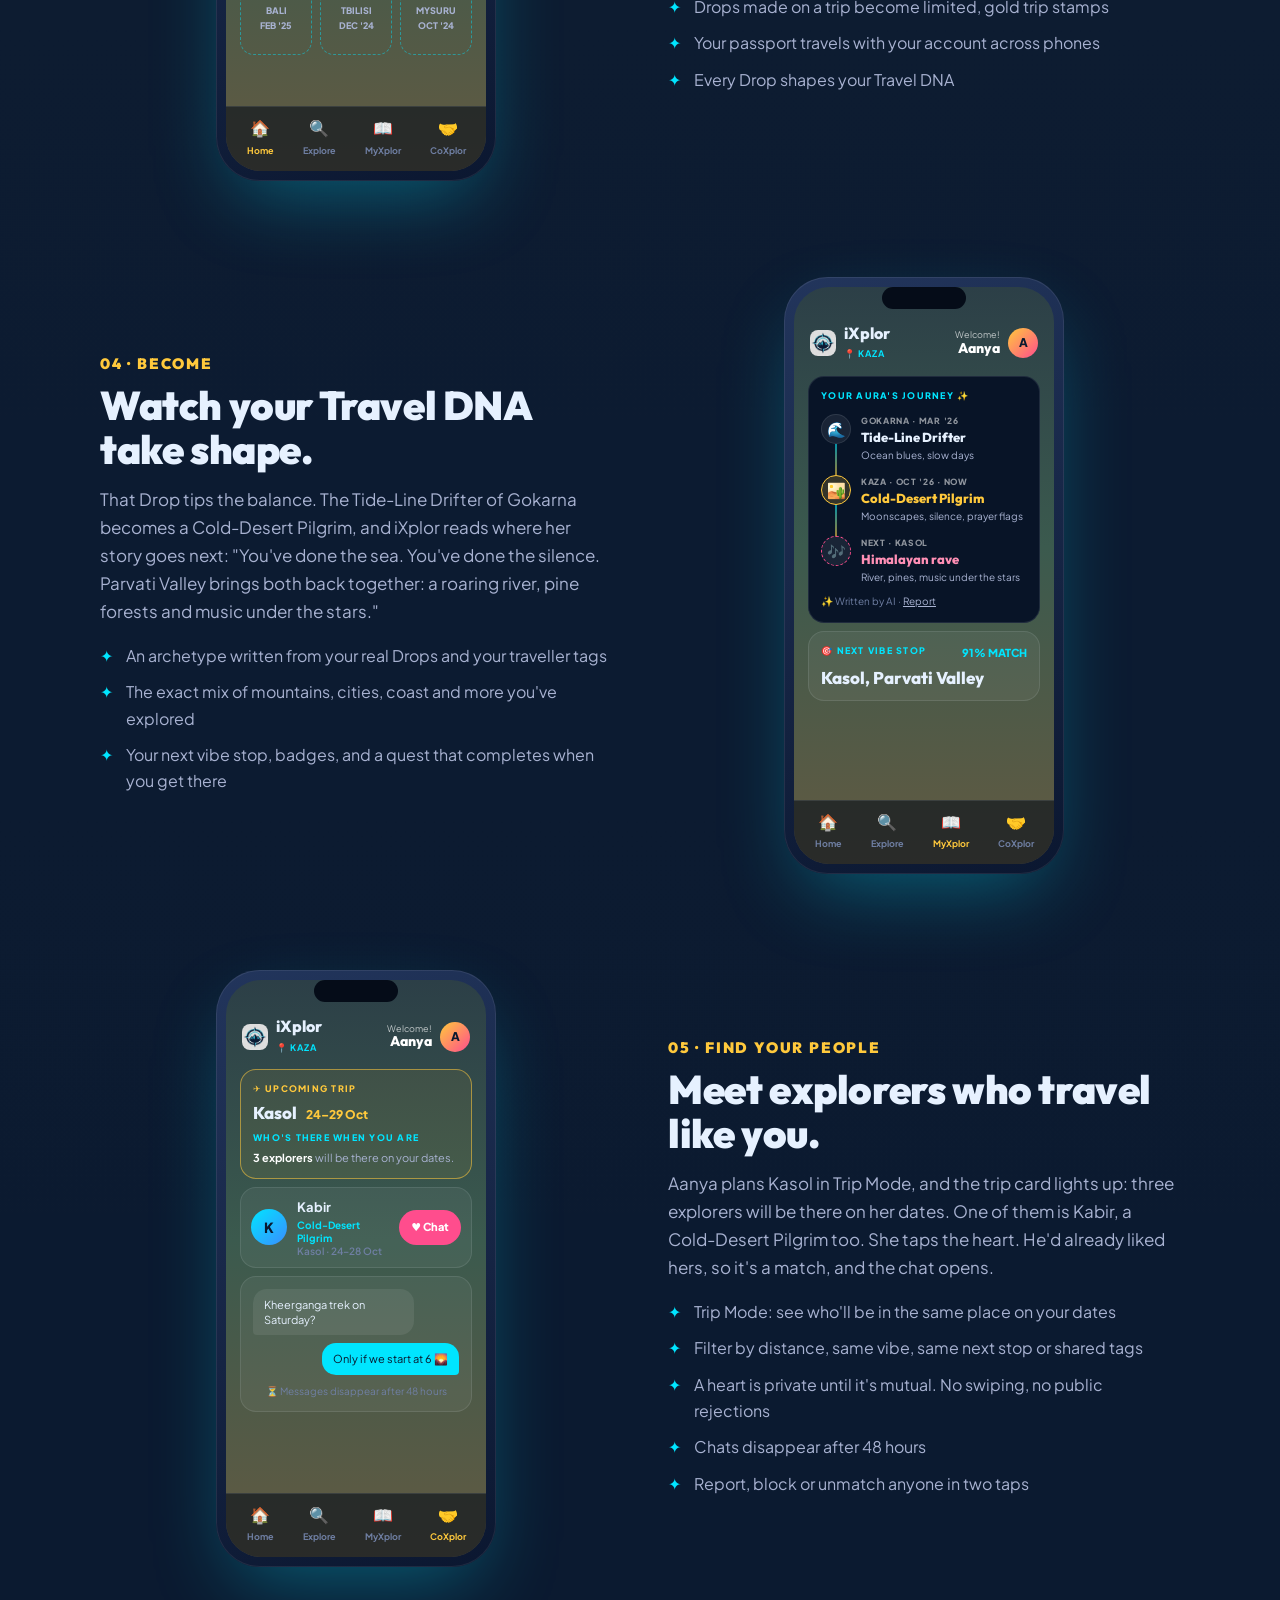
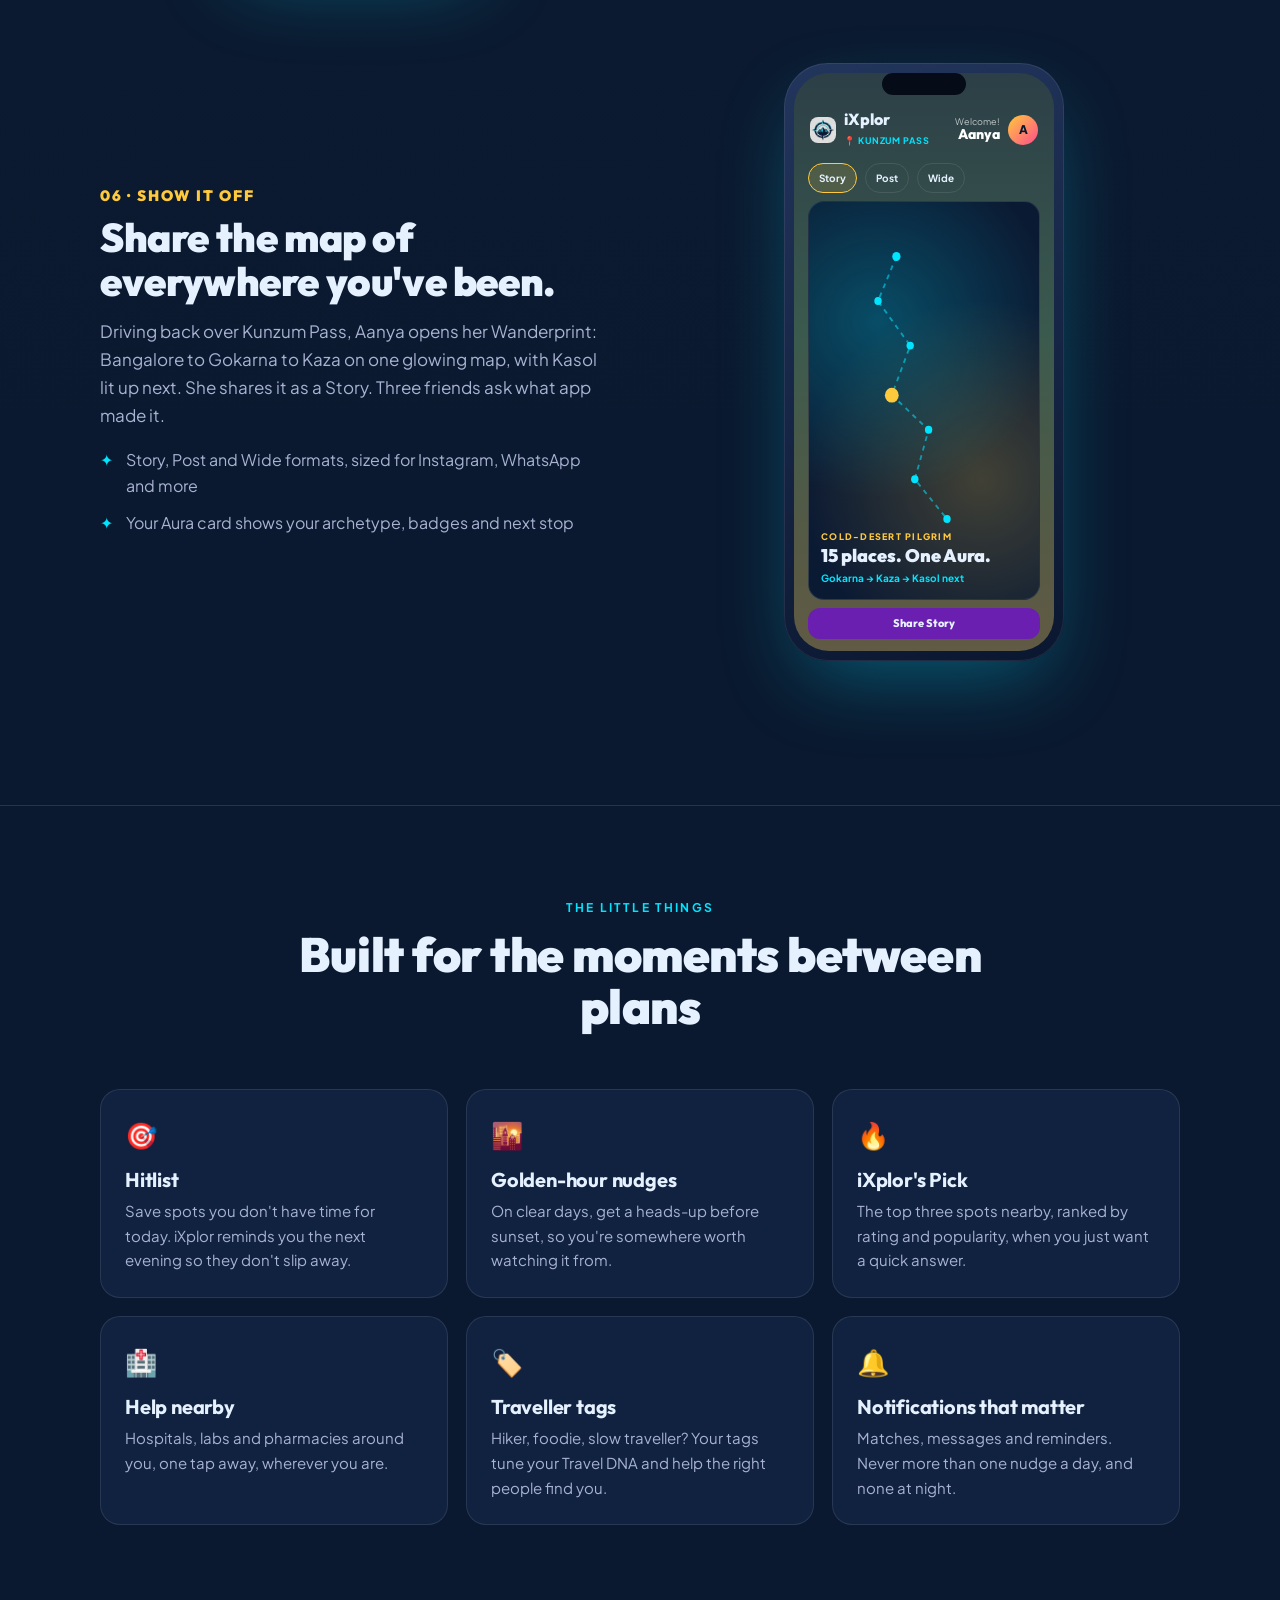
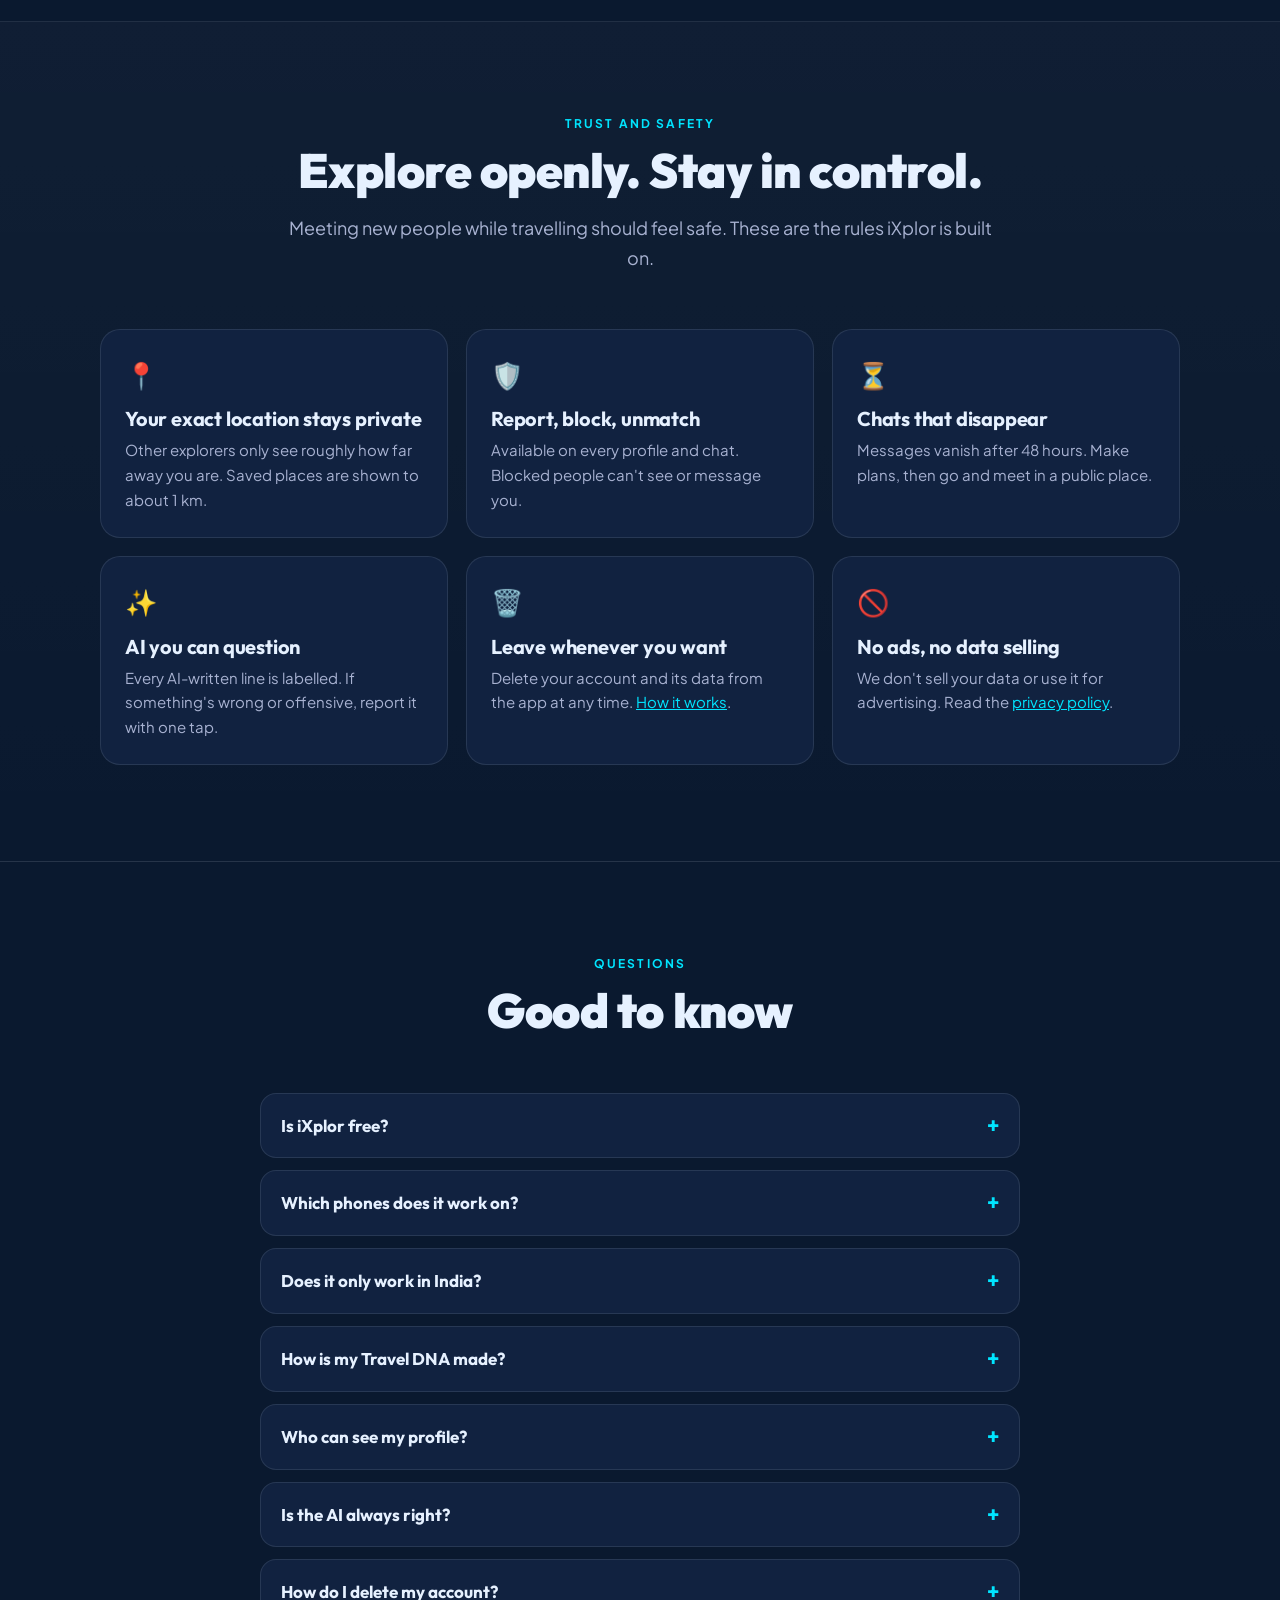
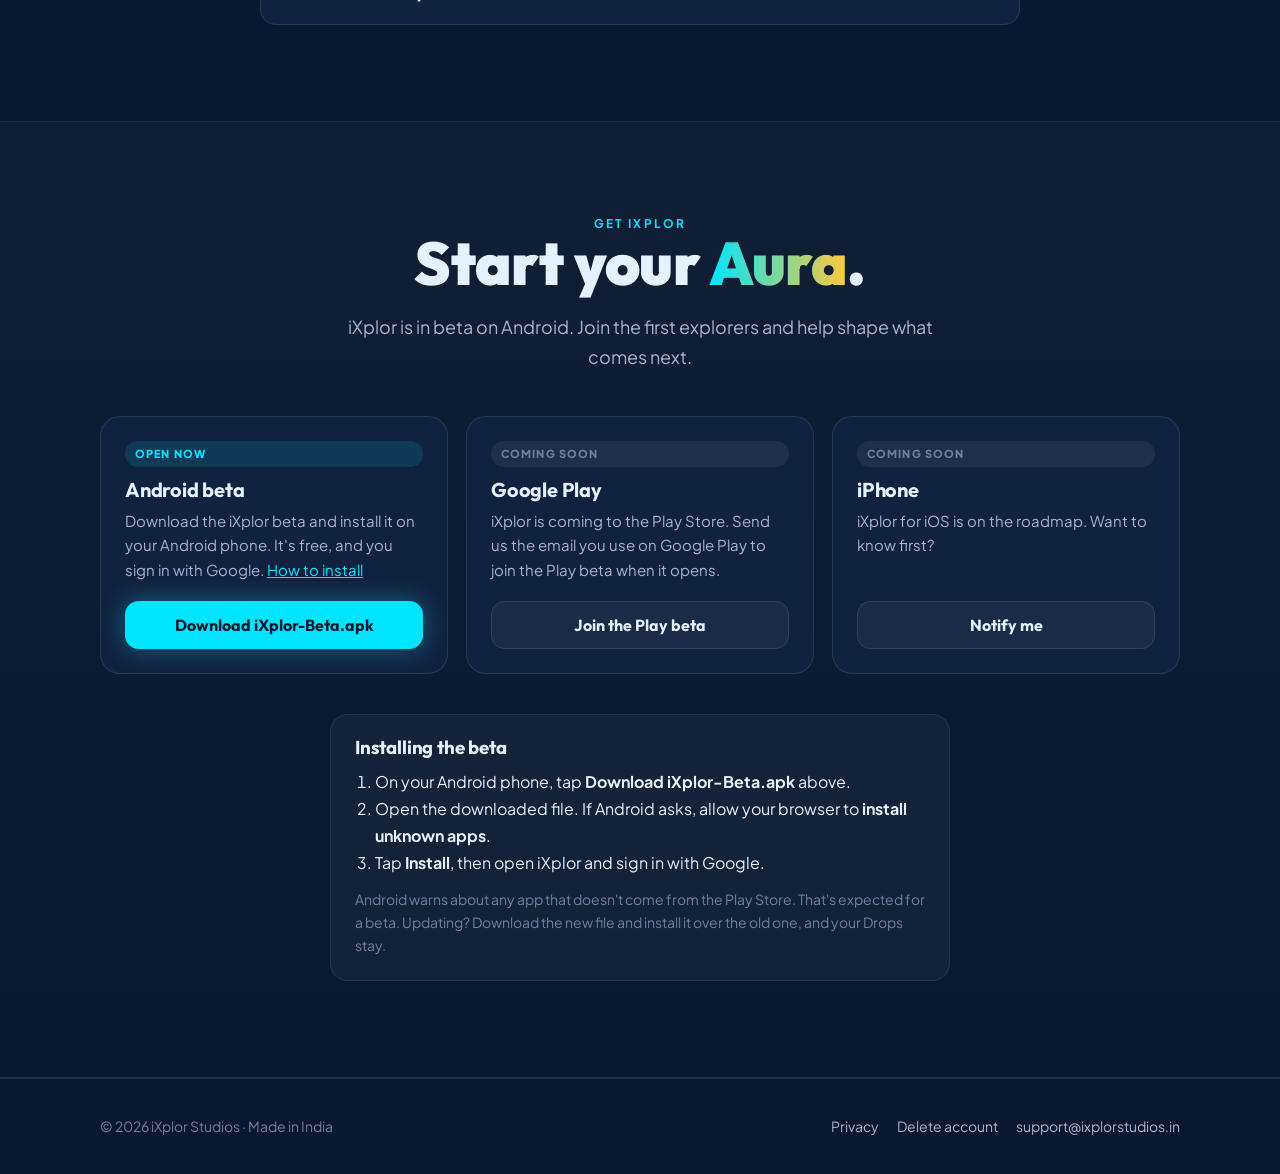
==== commit 7c5250ba: "Tell Aanya's Gokarna to Kaza to Kasol story, and announce beta 1.2.0 The story now follows Aanya fro" ====
--- a/index.html
+++ b/index.html
@@ -48,48 +48,48 @@
           <p class="hero-note">Free · Android first · iPhone coming soon</p>
         </div>
 
-        <div class="phone float" aria-label="The iXplor Home screen in Jaipur: weather, the vibe check, nearby spots and the place briefing">
+        <div class="phone float" aria-label="The iXplor Home screen in Kaza, Spiti: weather, the vibe check, nearby spots and the place briefing">
           <div class="notch"></div>
           <div class="screen">
-            <div class="ui-top"><div class="ui-logo"><i></i><div><b>iXplor</b><small>📍 JAIPUR</small></div></div><div class="ui-hello"><span>Welcome!<b>Aanya</b></span><div class="ui-avatar">A</div></div></div>
+            <div class="ui-top"><div class="ui-logo"><i></i><div><b>iXplor</b><small>📍 KAZA</small></div></div><div class="ui-hello"><span>Welcome!<b>Aanya</b></span><div class="ui-avatar">A</div></div></div>
             <div class="ui-body ui-feed-window">
               <div class="ui-feed">
                 <div class="ui-drop-head">
-                  <div><div class="ui-label">The Drop 📍</div><div class="ui-drop-title">You are in Jaipur.</div></div>
+                  <div><div class="ui-label">The Drop 📍</div><div class="ui-drop-title">You are in Kaza.</div></div>
                   <span class="ui-save-circle">🤍</span>
                 </div>
                 <div class="ui-grid2">
-                  <div class="ui-info"><span>Country &amp; region</span><b>India, Rajasthan</b></div>
-                  <div class="ui-info"><span>Topography</span><b class="sm">Arid plains ringed by the Aravalli hills</b></div>
-                  <div class="ui-info"><span>Elevation</span><b>431m</b></div>
-                  <div class="ui-info"><span>Local time</span><b>5:12 PM</b><small>Today</small></div>
+                  <div class="ui-info"><span>Country &amp; region</span><b class="sm">India, Himachal Pradesh</b></div>
+                  <div class="ui-info"><span>Topography</span><b class="sm">High-altitude cold desert on the Spiti river</b></div>
+                  <div class="ui-info"><span>Elevation</span><b>3,650m</b></div>
+                  <div class="ui-info"><span>Local time</span><b>12:40 PM</b><small>Today</small></div>
                 </div>
                 <div class="ui-card">
                   <div class="ui-wx">
                     <div>
                       <span class="ui-cap">Today's weather</span>
-                      <div class="ui-temp">24°C</div>
-                      <div class="ui-cond">Clear sky</div>
-                      <p class="ui-wxvibe">Warm and golden. Grab a rooftop chai before the sun dips behind Nahargarh.</p>
+                      <div class="ui-temp">6°C</div>
+                      <div class="ui-cond">Clear sky, windy</div>
+                      <p class="ui-wxvibe">Thin air, hard sun, icy wind. Layer up, and keep the sunscreen close.</p>
                     </div>
                     <span class="ui-wxicon">☀️</span>
                   </div>
-                  <div class="ui-forecast"><div><span class="ui-cap">Tomorrow</span><em>☀️</em><b>26°C</b></div><div><span class="ui-cap">Sat</span><em>⛅</em><b>25°C</b></div></div>
+                  <div class="ui-forecast"><div><span class="ui-cap">Tomorrow</span><em>☀️</em><b>7°C</b></div><div><span class="ui-cap">Sat</span><em>🌤️</em><b>5°C</b></div></div>
                   <div class="ui-credit">Weather data by open-meteo.com</div>
                 </div>
                 <div class="ui-vibe">
                   <div class="ui-label">The Vibe Check ✨</div>
-                  <p class="ui-vibe-sum">Pink stone, honking autos and chai on every corner.</p>
-                  <p class="ui-story">Bangle sellers fan out along Johari Bazaar as kites drift over the old city walls and the evening call to prayer rolls across the rooftops.</p>
+                  <p class="ui-vibe-sum">Prayer flags, bare brown peaks and the loudest silence you've heard.</p>
+                  <p class="ui-story">Prayer flags snap above the Spiti river while a shared taxi to Kibber idles by the market and butter tea steams in a café window.</p>
                   <div class="ui-swipe">Swipe to see more 👉</div>
                   <div class="ui-carousel">
-                    <div class="ui-spot"><div class="ui-spot-top"><em>🏯</em><span>↗</span></div><b>Panna Meena ka Kund</b><small>Stepwell symmetry</small></div>
-                    <div class="ui-spot"><div class="ui-spot-top"><em>🥛</em><span>↗</span></div><b>Lassiwala</b><small>Creamy classic</small></div>
+                    <div class="ui-spot"><div class="ui-spot-top"><em>🛕</em><span>↗</span></div><b>Key Monastery</b><small>Ridge-top gompa</small></div>
+                    <div class="ui-spot"><div class="ui-spot-top"><em>🌉</em><span>↗</span></div><b>Chicham Bridge</b><small>Over a deep gorge</small></div>
                   </div>
                 </div>
                 <div class="ui-card">
                   <div class="ui-label gold">Place briefing</div>
-                  <p class="ui-brief">Jaipur's old city was planned in a grid in 1727 and painted pink to welcome royal guests. Today its bazaars, forts and rooftop cafés sit inside the same walls.</p>
+                  <p class="ui-brief">Spiti means "the middle land": a cold desert between Tibet and India, mostly above 3,500 m. Tabo Monastery, down the valley, has stood since 996 CE.</p>
                 </div>
                 <div class="ui-ai">✨ Written by AI · <u>Report</u></div>
               </div>
@@ -104,10 +104,10 @@
     <section class="section band" id="story">
       <div class="wrap">
         <div class="section-head reveal">
-          <div class="eyebrow">One trip, start to finish</div>
-          <h2>Follow Aanya's weekend in Jaipur</h2>
-          <p class="lead">Six moments that show what iXplor does, from the minute she lands to the photo she shares on the way home.</p>
-          <div class="persona"><div class="ui-avatar">A</div><div><b>Aanya, 26</b><small>Lives in Delhi · 14 cities saved</small></div></div>
+          <div class="eyebrow">🌊 Ocean blues · 🏜️ Cold desert · 🎶 Himalayan rave</div>
+          <h2>Follow Aanya from Gokarna's beaches to the roof of Spiti</h2>
+          <p class="lead">In March, after four lazy days on Gokarna's Half Moon Beach, iXplor named her a Tide-Line Drifter and made a strange suggestion: Spiti Valley, 89% match. A Bangalore beach girl in a Himalayan cold desert? She packed the car anyway. Six moments from the drive.</p>
+          <div class="persona"><div class="ui-avatar">A</div><div><b>Aanya, 26</b><small>Lives in Bangalore · 14 places saved</small></div></div>
         </div>
 
         <!-- 1. LAND -->
@@ -115,7 +115,7 @@
           <div class="chapter-copy">
             <div class="chapter-num">01 · LAND</div>
             <h3>Know a place the moment you arrive.</h3>
-            <p class="lead">Aanya steps out of the station and opens iXplor. Before she's found an auto, she knows what Jaipur feels like right now: the weather, when the golden hour hits, and a short story about the city she's standing in.</p>
+            <p class="lead">Over Kunzum Pass at about 4,550 m, Aanya rolls into Kaza and opens iXplor. Before she's found her homestay, she knows the sky stays clear tonight, when the light turns gold on the peaks, and that Spiti means "the middle land", between Tibet and India.</p>
             <ul>
               <li>A place briefing written for where you are, not a generic guide</li>
               <li>Live weather, sunset time and the local time</li>
@@ -125,21 +125,21 @@
           <div class="phone" aria-hidden="true">
             <div class="notch"></div>
             <div class="screen">
-              <div class="ui-top"><div class="ui-logo"><i></i><div><b>iXplor</b><small>📍 JAIPUR</small></div></div><div class="ui-hello"><span>Welcome!<b>Aanya</b></span><div class="ui-avatar">A</div></div></div>
+              <div class="ui-top"><div class="ui-logo"><i></i><div><b>iXplor</b><small>📍 KAZA</small></div></div><div class="ui-hello"><span>Welcome!<b>Aanya</b></span><div class="ui-avatar">A</div></div></div>
               <div class="ui-body">
                 <div class="ui-vibe">
                   <div class="ui-label">The Vibe Check ✨</div>
-                  <p class="ui-vibe-sum">Morning light on 953 windows.</p>
-                  <p class="ui-story">The Hawa Mahal glows pink as chai stalls along Sireh Deori Bazaar fire up their first kettles of the day.</p>
+                  <p class="ui-vibe-sum">A moonscape with prayer flags.</p>
+                  <p class="ui-story">The afternoon sun lights up Key Monastery on its ridge while the Spiti river braids silver through the valley below.</p>
                   <div class="ui-swipe">Swipe to see more 👉</div>
                   <div class="ui-carousel">
-                    <div class="ui-spot"><div class="ui-spot-top"><em>🌅</em><span>↗</span></div><b>Nahargarh Fort</b><small>Sunset ramparts</small></div>
-                    <div class="ui-spot"><div class="ui-spot-top"><em>☕</em><span>↗</span></div><b>Tapri Central</b><small>Rooftop chai</small></div>
+                    <div class="ui-spot"><div class="ui-spot-top"><em>🛕</em><span>↗</span></div><b>Key Monastery</b><small>Ridge-top gompa</small></div>
+                    <div class="ui-spot"><div class="ui-spot-top"><em>🦕</em><span>↗</span></div><b>Langza</b><small>Fossil village</small></div>
                   </div>
                 </div>
                 <div class="ui-card">
                   <div class="ui-label gold">Place briefing</div>
-                  <p class="ui-brief">Founded in 1727 by Sawai Jai Singh II, Jaipur was India's first planned city, laid out in nine blocks and painted pink in 1876.</p>
+                  <p class="ui-brief">Kaza is Spiti's main town. Around it, villages like Kibber, Langza and Hikkim sit above 4,000 m, among the highest year-round homes on Earth.</p>
                 </div>
                 <div class="ui-ai">✨ Written by AI · <u>Report</u></div>
               </div>
@@ -152,9 +152,11 @@
         <article class="chapter reveal">
           <div class="chapter-copy">
             <div class="chapter-num">02 · WANDER</div>
-            <h3>Find the best spot nearby, without the endless scrolling.</h3>
-            <p class="lead">She's hungry. Explore shows real eateries within 5 km. One tap on "Ask AI for the Best" weighs the top options against the weather and her budget and picks one, with a reason.</p>
-            <ul>
+            <h3>Find the right spot for right now.</h3>
+            <p class="lead">It's 6°C at noon and the wind off the Spiti river cuts through her jacket. She opens Explore, picks Eateries and taps Ask AI. The AI Pick: a warm Himalayan-Tibetan lunch at Café Piti. She stays two hours. In the afternoon, iXplor's Pick lists the top three sights nearby, and Hikkim wins: she posts a card home to Bangalore from the world's highest post office.</p>
+            <ul>
+              <li>AI Pick: one place chosen for the weather, the hour and your budget</li>
+              <li>iXplor's Pick: the top three nearby, ranked by explorer ratings</li>
               <li>Eateries, pubs, stays, nature trails, events and more, within 5, 10 or 20 km</li>
               <li>Filter by budget: Saver, Popular or Elite</li>
               <li>Medical help nearby: hospitals, labs and pharmacies</li>
@@ -164,17 +166,17 @@
           <div class="phone" aria-hidden="true">
             <div class="notch"></div>
             <div class="screen">
-              <div class="ui-top"><div class="ui-logo"><i></i><div><b>iXplor</b><small>📍 JAIPUR</small></div></div><div class="ui-hello"><span>Welcome!<b>Aanya</b></span><div class="ui-avatar">A</div></div></div>
+              <div class="ui-top"><div class="ui-logo"><i></i><div><b>iXplor</b><small>📍 KAZA</small></div></div><div class="ui-hello"><span>Welcome!<b>Aanya</b></span><div class="ui-avatar">A</div></div></div>
               <div class="ui-body">
-                <div class="ui-btns"><span class="orange">🔥 iXplor's Pick</span><span class="purple">✨ Ask AI for the Best</span></div>
-                <div class="ui-row"><span class="ui-chip on">5 KM</span><span class="ui-chip">10 KM</span><span class="ui-chip on">🍽️ Eateries</span><span class="ui-chip">🍻 Pubs</span></div>
+                <div class="ui-btns"><span class="orange">🔥 iXplor's Pick</span><span class="purple">✨ Ask AI for the Best Spot</span></div>
                 <div class="ui-card ui-pick">
-                  <div class="ui-title">🏆 Tapri Central</div>
-                  <p class="ui-text">A 4.6-rated rooftop café. On a clear evening like this, it's the best seat in town for chai.</p>
+                  <div class="ui-pick-head"><div><b>✨ AI Pick</b><small>Chosen by AI for right now</small></div><span>✕</span></div>
+                  <div class="ui-title">🏆 Café Piti</div>
+                  <p class="ui-text">Cold, clear and windy: a day for something warm. Slow-simmered, hand-pulled thenthuk, plump steaming momos and a tall glass of tangy, sunset-orange sea-buckthorn tea make Café Piti the warmest table in Kaza right now.</p>
                   <div class="ui-ai">✨ Written by AI · <u>Report</u></div>
                 </div>
-                <div class="ui-card ui-place"><div><b>Laxmi Misthan Bhandar</b><div class="ui-text" style="margin-top:2px">Johari Bazaar · ₹₹</div></div><div style="display:grid;gap:6px;justify-items:end"><span class="ui-rating">⭐ 4.4</span><span class="ui-save">🤍 Save</span></div></div>
-                <div class="ui-card ui-place"><div><b>Anokhi Café</b><div class="ui-text" style="margin-top:2px">C-Scheme · ₹₹</div></div><div style="display:grid;gap:6px;justify-items:end"><span class="ui-rating">⭐ 4.5</span><span class="ui-save">💙 Saved</span></div></div>
+                <div class="ui-row"><span class="ui-chip on">5 KM</span><span class="ui-chip on">🍽️ Eateries</span><span class="ui-chip">🌲 Nature</span></div>
+                <div class="ui-card ui-place"><div><b>Café Piti</b><div class="ui-text" style="margin-top:2px">Kaza main market · 0.4 km</div></div><span class="ui-save">💙 Saved</span></div>
               </div>
               <div class="ui-tabs"><span data-i="🏠">Home</span><span class="on" data-i="🔍">Explore</span><span data-i="📖">MyXplor</span><span data-i="🤝">CoXplor</span></div>
             </div>
@@ -185,10 +187,11 @@
         <article class="chapter reveal">
           <div class="chapter-copy">
             <div class="chapter-num">03 · DROP</div>
-            <h3>Stamp the city in your passport.</h3>
-            <p class="lead">At sunset on Nahargarh, Aanya saves Jaipur as a Drop. It lands in her digital passport next to Leh, Gokarna and the other 13 places she's been. Each Drop is a stamp, and together they tell iXplor how she travels.</p>
+            <h3>Stamp the place in your passport.</h3>
+            <p class="lead">In Langza, Aanya finds fossils of sea creatures lying in the dust at 4,400 m: this desert was once the bed of an ancient ocean. She drops her pin right there. She's in Trip Mode, so it lands as a gold trip stamp, next to Gokarna and the 13 other places she's been. Her ocean followed her up the mountain.</p>
             <ul>
               <li>One tap saves where you are</li>
+              <li>Drops made on a trip become limited, gold trip stamps</li>
               <li>Your passport travels with your account across phones</li>
               <li>Every Drop shapes your Travel DNA</li>
             </ul>
@@ -196,24 +199,24 @@
           <div class="phone" aria-hidden="true">
             <div class="notch"></div>
             <div class="screen">
-              <div class="ui-top"><div class="ui-logo"><i></i><div><b>iXplor</b><small>📍 JAIPUR</small></div></div><div class="ui-hello"><span>Welcome!<b>Aanya</b></span><div class="ui-avatar">A</div></div></div>
+              <div class="ui-top"><div class="ui-logo"><i></i><div><b>iXplor</b><small>📍 LANGZA</small></div></div><div class="ui-hello"><span>Welcome!<b>Aanya</b></span><div class="ui-avatar">A</div></div></div>
               <div class="ui-body">
-                <div class="ui-card">
-                  <div class="ui-label">📍 Drop saved</div>
-                  <div class="ui-title">Jaipur, India</div>
-                  <p class="ui-text">15 Drops · 4 countries</p>
+                <div class="ui-card ui-trip">
+                  <div class="ui-label">🎟️ Trip stamp earned</div>
+                  <div class="ui-title">Langza, Spiti</div>
+                  <p class="ui-text">A limited Spiti trip stamp · 15 Drops · 3 countries</p>
                 </div>
                 <div class="ui-label" style="margin-top:4px">Your passport</div>
                 <div class="ui-stamp">
-                  <span class="new">JAIPUR<br>NOV '26</span>
-                  <span>LEH<br>JUL '26</span>
+                  <span class="new">🎟️ LANGZA<br>OCT '26</span>
                   <span>GOKARNA<br>MAR '26</span>
-                  <span>TBILISI<br>DEC '25</span>
-                  <span>SHIMLA<br>OCT '25</span>
-                  <span>KOCHI<br>AUG '25</span>
-                  <span>HAMPI<br>MAY '25</span>
+                  <span>HAMPI<br>JAN '26</span>
+                  <span>KOCHI<br>DEC '25</span>
+                  <span>COORG<br>SEP '25</span>
+                  <span>PONDY<br>JUL '25</span>
                   <span>BALI<br>FEB '25</span>
-                  <span>SPITI<br>JUN '24</span>
+                  <span>TBILISI<br>DEC '24</span>
+                  <span>MYSURU<br>OCT '24</span>
                 </div>
               </div>
               <div class="ui-tabs"><span class="on" data-i="🏠">Home</span><span data-i="🔍">Explore</span><span data-i="📖">MyXplor</span><span data-i="🤝">CoXplor</span></div>
@@ -226,7 +229,7 @@
           <div class="chapter-copy">
             <div class="chapter-num">04 · BECOME</div>
             <h3>Watch your Travel DNA take shape.</h3>
-            <p class="lead">That Drop tips the balance. Her Travel DNA updates: a new archetype, the mix of landscapes she's drawn to, and the place iXplor thinks she'll love next, with a quest to get there.</p>
+            <p class="lead">That Drop tips the balance. The Tide-Line Drifter of Gokarna becomes a Cold-Desert Pilgrim, and iXplor reads where her story goes next: "You've done the sea. You've done the silence. Parvati Valley brings both back together: a roaring river, pine forests and music under the stars."</p>
             <ul>
               <li>An archetype written from your real Drops and your traveller tags</li>
               <li>The exact mix of mountains, cities, coast and more you've explored</li>
@@ -236,20 +239,20 @@
           <div class="phone" aria-hidden="true">
             <div class="notch"></div>
             <div class="screen">
-              <div class="ui-top"><div class="ui-logo"><i></i><div><b>iXplor</b><small>📍 JAIPUR</small></div></div><div class="ui-hello"><span>Welcome!<b>Aanya</b></span><div class="ui-avatar">A</div></div></div>
+              <div class="ui-top"><div class="ui-logo"><i></i><div><b>iXplor</b><small>📍 KAZA</small></div></div><div class="ui-hello"><span>Welcome!<b>Aanya</b></span><div class="ui-avatar">A</div></div></div>
               <div class="ui-body">
                 <div class="ui-card" style="background:#081427">
-                  <div class="ui-label">Your vibe ✨</div>
-                  <div class="ui-archetype">DESERT-FORT WANDERER</div>
-                  <div class="ui-traits">Warm · Curious · Unhurried</div>
-                  <p class="ui-story">"From Himalayan passes to sunlit fort walls, you collect places that hold their history in stone."</p>
+                  <div class="ui-label">Your Aura's journey ✨</div>
+                  <div class="ui-arc">
+                    <div class="ui-arc-step"><em>🌊</em><div><small>Gokarna · Mar '26</small><b>Tide-Line Drifter</b><span>Ocean blues, slow days</span></div></div>
+                    <div class="ui-arc-step now"><em>🏜️</em><div><small>Kaza · Oct '26 · now</small><b>Cold-Desert Pilgrim</b><span>Moonscapes, silence, prayer flags</span></div></div>
+                    <div class="ui-arc-step next"><em>🎶</em><div><small>Next · Kasol</small><b>Himalayan rave</b><span>River, pines, music under the stars</span></div></div>
+                  </div>
                   <div class="ui-ai">✨ Written by AI · <u>Report</u></div>
-                  <div class="ui-bar"><span style="width:40%;background:#21A67A"></span><span style="width:33%;background:#9B6BFF"></span><span style="width:20%;background:#3A8DFF"></span><span style="width:7%;background:#FFA62B"></span></div>
-                  <div class="ui-legend"><span><i style="background:#21A67A"></i>40% mountains</span><span><i style="background:#9B6BFF"></i>33% heritage</span><span><i style="background:#3A8DFF"></i>20% coast</span></div>
                 </div>
                 <div class="ui-card">
-                  <div class="ui-row" style="justify-content:space-between"><span class="ui-label">🎯 Your next vibe stop</span><span class="ui-match">92% MATCH</span></div>
-                  <div class="ui-title">Jodhpur, Rajasthan</div>
+                  <div class="ui-row" style="justify-content:space-between"><span class="ui-label">🎯 Next vibe stop</span><span class="ui-match">91% MATCH</span></div>
+                  <div class="ui-title">Kasol, Parvati Valley</div>
                 </div>
               </div>
               <div class="ui-tabs"><span data-i="🏠">Home</span><span data-i="🔍">Explore</span><span class="on" data-i="📖">MyXplor</span><span data-i="🤝">CoXplor</span></div>
@@ -262,8 +265,9 @@
           <div class="chapter-copy">
             <div class="chapter-num">05 · FIND YOUR PEOPLE</div>
             <h3>Meet explorers who travel like you.</h3>
-            <p class="lead">In CoXplor, Aanya filters for people with the same vibe who are also heading to Jodhpur. She taps the heart on Kabir's profile. He'd already liked hers, so it's a match, and the chat opens.</p>
-            <ul>
+            <p class="lead">Aanya plans Kasol in Trip Mode, and the trip card lights up: three explorers will be there on her dates. One of them is Kabir, a Cold-Desert Pilgrim too. She taps the heart. He'd already liked hers, so it's a match, and the chat opens.</p>
+            <ul>
+              <li>Trip Mode: see who'll be in the same place on your dates</li>
               <li>Filter by distance, same vibe, same next stop or shared tags</li>
               <li>A heart is private until it's mutual. No swiping, no public rejections</li>
               <li>Chats disappear after 48 hours</li>
@@ -273,15 +277,18 @@
           <div class="phone" aria-hidden="true">
             <div class="notch"></div>
             <div class="screen">
-              <div class="ui-top"><div class="ui-logo"><i></i><div><b>iXplor</b><small>📍 JAIPUR</small></div></div><div class="ui-hello"><span>Welcome!<b>Aanya</b></span><div class="ui-avatar">A</div></div></div>
+              <div class="ui-top"><div class="ui-logo"><i></i><div><b>iXplor</b><small>📍 KAZA</small></div></div><div class="ui-hello"><span>Welcome!<b>Aanya</b></span><div class="ui-avatar">A</div></div></div>
               <div class="ui-body">
-                <div class="ui-row"><span class="ui-chip on">Same Vibe</span><span class="ui-chip on">Same Next Stop</span><span class="ui-chip">200 KM</span></div>
-                <div class="ui-card ui-person"><div class="ui-avatar" style="background:linear-gradient(135deg,#00E5FF,#3A8DFF)">K</div><div><b>Kabir</b><small>Desert-Fort Wanderer</small><small>~12 km away</small></div><span class="ui-chatbtn">♥ Chat</span></div>
-                <div class="ui-card ui-person"><div class="ui-avatar" style="background:linear-gradient(135deg,#FFC93C,#FF7A3C)">M</div><div><b>Meher</b><small>Altitude Architect</small><small>~40 km away</small></div><span class="ui-heart sent">♥</span></div>
-                <div class="ui-card ui-person"><div class="ui-avatar" style="background:linear-gradient(135deg,#9B6BFF,#FF4D8D)">R</div><div><b>Rohan</b><small>Coastal Drifter</small><small>~95 km away</small></div><span class="ui-heart off">♡</span></div>
+                <div class="ui-card ui-trip">
+                  <div class="ui-label">✈️ Upcoming trip</div>
+                  <div class="ui-title">Kasol <span class="ui-trip-dates">24–29 Oct</span></div>
+                  <div class="ui-label" style="margin-top:8px;color:var(--teal)">Who's there when you are</div>
+                  <p class="ui-text" style="margin-top:4px"><b style="color:#fff">3 explorers</b> will be there on your dates.</p>
+                </div>
+                <div class="ui-card ui-person"><div class="ui-avatar" style="background:linear-gradient(135deg,#00E5FF,#3A8DFF)">K</div><div><b>Kabir</b><small>Cold-Desert Pilgrim</small><small>Kasol · 24–28 Oct</small></div><span class="ui-chatbtn">♥ Chat</span></div>
                 <div class="ui-card" style="display:flex;flex-direction:column;gap:8px">
-                  <div class="ui-bubble them">Jodhpur next weekend too?</div>
-                  <div class="ui-bubble me">Yes! Mehrangarh first?</div>
+                  <div class="ui-bubble them">Kheerganga trek on Saturday?</div>
+                  <div class="ui-bubble me">Only if we start at 6 🌄</div>
                   <div class="ui-vanish">⏳ Messages disappear after 48 hours</div>
                 </div>
               </div>
@@ -295,7 +302,7 @@
           <div class="chapter-copy">
             <div class="chapter-num">06 · SHOW IT OFF</div>
             <h3>Share the map of everywhere you've been.</h3>
-            <p class="lead">On the train home, Aanya opens her Wanderprint: every Drop on one glowing map, with her archetype across the top. She shares it as a Story. Two friends ask what app made it.</p>
+            <p class="lead">Driving back over Kunzum Pass, Aanya opens her Wanderprint: Bangalore to Gokarna to Kaza on one glowing map, with Kasol lit up next. She shares it as a Story. Three friends ask what app made it.</p>
             <ul>
               <li>Story, Post and Wide formats, sized for Instagram, WhatsApp and more</li>
               <li>Your Aura card shows your archetype, badges and next stop</li>
@@ -304,7 +311,7 @@
           <div class="phone" aria-hidden="true">
             <div class="notch"></div>
             <div class="screen">
-              <div class="ui-top"><div class="ui-logo"><i></i><div><b>iXplor</b><small>📍 JAIPUR</small></div></div><div class="ui-hello"><span>Welcome!<b>Aanya</b></span><div class="ui-avatar">A</div></div></div>
+              <div class="ui-top"><div class="ui-logo"><i></i><div><b>iXplor</b><small>📍 KUNZUM PASS</small></div></div><div class="ui-hello"><span>Welcome!<b>Aanya</b></span><div class="ui-avatar">A</div></div></div>
               <div class="ui-body" style="padding-bottom:12px">
                 <div class="ui-row"><span class="ui-chip on">Story</span><span class="ui-chip">Post</span><span class="ui-chip">Wide</span></div>
                 <div class="ui-print">
@@ -313,7 +320,7 @@
                     <g fill="#00E5FF"><circle cx="38" cy="22" r="1.8"/><circle cx="30" cy="40" r="1.6"/><circle cx="44" cy="58" r="1.6"/><circle cx="52" cy="92" r="1.6"/><circle cx="46" cy="112" r="1.6"/><circle cx="60" cy="128" r="1.6"/></g>
                     <circle cx="36" cy="78" r="3" fill="#FFC93C"/>
                   </svg>
-                  <div class="cap"><span class="ui-label" style="color:#FFC93C">Desert-Fort Wanderer</span><b>15 places. One Aura.</b></div>
+                  <div class="cap"><span class="ui-label" style="color:#FFC93C">Cold-Desert Pilgrim</span><b>15 places. One Aura.</b><small class="ui-route">Gokarna → Kaza → Kasol next</small></div>
                 </div>
                 <div class="ui-btns"><span class="purple">Share Story</span></div>
               </div>
@@ -369,7 +376,7 @@
         </div>
         <div class="faq reveal">
           <details><summary>Is iXplor free?</summary><p>Yes. iXplor is free to download and use.</p></details>
-          <details><summary>Which phones does it work on?</summary><p>Android phones today. An iPhone version is on the way. Leave your email under Download and we'll tell you when it's ready.</p></details>
+          <details><summary>Which phones does it work on?</summary><p>Android phones today: download the beta under <a href="#download">Get the app</a>. An iPhone version is on the way. Leave your email there and we'll tell you when it's ready.</p></details>
           <details><summary>Does it only work in India?</summary><p>iXplor is built in India and tuned for Indian cities first, but place briefings, nearby search and Drops work anywhere you travel.</p></details>
           <details><summary>How is my Travel DNA made?</summary><p>From the places you save as Drops and the traveller tags you pick. AI turns that into your archetype, your vibe and a suggested next stop. The landscape mix is counted directly from your Drops.</p></details>
           <details><summary>Who can see my profile?</summary><p>Other explorers in CoXplor see your name, photo, bio, tags, Travel DNA, your Drops (shown to about 1 km) and roughly how far away you are. Never your email or exact location.</p></details>
@@ -391,14 +398,14 @@
           <div class="tile reveal">
             <span class="badge">Open now</span>
             <h3>Android beta</h3>
-            <p>Email us the address you use on Google Play and we'll add you to the beta. You'll install iXplor from the Play Store like any other app.</p>
-            <a class="btn btn-primary" href="mailto:support@ixplorstudios.in?subject=iXplor%20beta%20invite&amp;body=Please%20add%20me%20to%20the%20iXplor%20beta.%20My%20Google%20Play%20email%3A%20">Request an invite</a>
+            <p>Download the iXplor beta and install it on your Android phone. It's free, and you sign in with Google. <a href="#install">How to install</a></p>
+            <a class="btn btn-primary" href="https://github.com/PanchamLohumi/ixplor-website/releases/latest/download/iXplor-Beta.apk" download>Download iXplor-Beta.apk</a>
           </div>
           <div class="tile reveal">
             <span class="badge soon">Coming soon</span>
-            <h3>Direct download</h3>
-            <p>An installable APK for phones without the Play Store, with each public release.</p>
-            <span class="btn btn-ghost is-disabled" aria-disabled="true">Download APK</span>
+            <h3>Google Play</h3>
+            <p>iXplor is coming to the Play Store. Send us the email you use on Google Play to join the Play beta when it opens.</p>
+            <a class="btn btn-ghost" href="mailto:support@ixplorstudios.in?subject=iXplor%20Play%20beta&amp;body=Please%20add%20me%20to%20the%20iXplor%20Play%20beta.%20My%20Google%20Play%20email%3A%20">Join the Play beta</a>
           </div>
           <div class="tile reveal">
             <span class="badge soon">Coming soon</span>
@@ -406,6 +413,16 @@
             <p>iXplor for iOS is on the roadmap. Want to know first?</p>
             <a class="btn btn-ghost" href="mailto:support@ixplorstudios.in?subject=Tell%20me%20when%20iXplor%20is%20on%20iPhone">Notify me</a>
           </div>
+        </div>
+
+        <div class="install reveal" id="install">
+          <h3>Installing the beta</h3>
+          <ol>
+            <li>On your Android phone, tap <strong>Download iXplor-Beta.apk</strong> above.</li>
+            <li>Open the downloaded file. If Android asks, allow your browser to <strong>install unknown apps</strong>.</li>
+            <li>Tap <strong>Install</strong>, then open iXplor and sign in with Google.</li>
+          </ol>
+          <p>Android warns about any app that doesn't come from the Play Store. That's expected for a beta. Updating? Download the new file and install it over the old one, and your Drops stay.</p>
         </div>
       </div>
     </section>
--- a/styles.css
+++ b/styles.css
@@ -144,6 +144,27 @@
 .ui-btns .purple { background: #6A1FB0; }
 .ui-pick { border-color: var(--violet); background: rgba(155, 107, 255, .14); }
 .ui-pick .ui-title { color: #D9C6FF; }
+.ui-pick-head { display: flex; justify-content: space-between; align-items: flex-start; gap: 8px; }
+.ui-pick-head b { display: block; color: #D9C6FF; font: 900 12px/1.2 var(--font-head); }
+.ui-pick-head small { display: block; color: var(--muted); font-size: 9.5px; margin-top: 2px; }
+.ui-pick-head span { color: var(--faint); font-weight: 800; font-size: 11px; }
+/* Trip Mode: a gold card, like the app's trip card and trip stamps */
+.ui-trip { border-color: rgba(255, 201, 60, .55); background: rgba(255, 201, 60, .07); }
+.ui-trip .ui-label { color: var(--gold); }
+.ui-trip-dates { color: var(--gold); font: 800 12px/1 var(--font-body); margin-left: 6px; }
+/* The archetype journey: Gokarna -> Kaza -> Kasol */
+.ui-arc { display: flex; flex-direction: column; margin-top: 10px; }
+.ui-arc-step { position: relative; display: grid; grid-template-columns: 30px 1fr; gap: 10px; padding-bottom: 12px; }
+.ui-arc-step:last-child { padding-bottom: 0; }
+.ui-arc-step:not(:last-child)::before { content: ""; position: absolute; left: 14px; top: 30px; bottom: 0; width: 2px; background: linear-gradient(var(--teal), var(--gold)); opacity: .6; }
+.ui-arc-step em { width: 30px; height: 30px; border-radius: 50%; display: grid; place-items: center; font-style: normal; font-size: 15px; background: rgba(255, 255, 255, .07); border: 1px solid var(--line); }
+.ui-arc-step small { display: block; color: rgba(255, 255, 255, .55); font-size: 8.5px; font-weight: 800; letter-spacing: .08em; text-transform: uppercase; }
+.ui-arc-step b { display: block; font: 800 13px/1.2 var(--font-head); margin-top: 2px; }
+.ui-arc-step span { display: block; color: var(--muted); font-size: 10px; margin-top: 1px; }
+.ui-arc-step.now em { background: rgba(255, 201, 60, .18); border-color: var(--gold); }
+.ui-arc-step.now b { color: var(--gold); }
+.ui-arc-step.next em { border-style: dashed; border-color: var(--pink); }
+.ui-arc-step.next b { color: #FF8FB5; }
 .ui-place { display: flex; justify-content: space-between; align-items: flex-start; gap: 8px; }
 .ui-place b { font-size: 13px; }
 .ui-rating { font-size: 10px; font-weight: 800; color: var(--gold); background: rgba(255, 255, 255, .06); padding: 4px 7px; border-radius: 8px; }
@@ -153,13 +174,13 @@
 .ui-bar { display: flex; height: 8px; border-radius: 99px; overflow: hidden; margin-top: 8px; }
 .ui-legend { display: flex; flex-wrap: wrap; gap: 4px 10px; margin-top: 6px; color: var(--muted); font-size: 10px; }
 .ui-legend i { display: inline-block; width: 7px; height: 7px; border-radius: 50%; margin-right: 4px; }
-.ui-match { color: var(--teal); font-weight: 800; font-size: 11px; }
+.ui-match { color: var(--teal); font-weight: 800; font-size: 11px; white-space: nowrap; }
 .ui-person { display: flex; align-items: center; gap: 10px; }
 .ui-person { padding: 9px 10px; }
-.ui-person .ui-avatar { width: 36px; height: 36px; font-size: 14px; flex-shrink: 0; }
+.ui-person .ui-avatar { width: 36px; height: 36px; font-size: 14px; flex: 0 0 36px; }
 .ui-person div { flex: 1; min-width: 0; }
 .ui-person b { display: block; font-size: 13px; }
-.ui-person small { display: block; color: var(--teal); font-weight: 700; font-size: 10px; white-space: nowrap; overflow: hidden; text-overflow: ellipsis; }
+.ui-person small { display: block; color: var(--teal); font-weight: 700; font-size: 10px; line-height: 1.3; overflow-wrap: normal; }
 .ui-person small + small { color: var(--faint); font-weight: 600; }
 .ui-heart { width: 36px; height: 36px; border-radius: 50%; display: grid; place-items: center; flex-shrink: 0; font-size: 16px; }
 .ui-heart.off { border: 1.5px solid var(--pink); color: var(--pink); }
@@ -220,6 +241,7 @@
 .ui-print svg { position: absolute; inset: 0; width: 100%; height: 100%; }
 .ui-print .cap { position: absolute; left: 12px; right: 12px; bottom: 12px; }
 .ui-print .cap b { font: 900 18px/1.1 var(--font-head); display: block; }
+.ui-print .cap .ui-route { display: block; color: var(--teal); font-size: 10px; font-weight: 700; margin-top: 4px; }
 
 /* ---------- Story chapters ---------- */
 .section { padding: 96px 0; }
@@ -276,6 +298,11 @@
 .badge.soon { background: rgba(255, 255, 255, .06); color: var(--faint); }
 .btn.is-disabled { opacity: .45; pointer-events: none; }
 @media (max-width: 900px) { .dl-cards { grid-template-columns: 1fr; max-width: 460px; margin-left: auto; margin-right: auto; } }
+.dl-cards .tile p a { color: var(--teal); }
+.install { max-width: 620px; margin: 40px auto 0; text-align: left; background: rgba(255, 255, 255, .04); border: 1px solid rgba(255, 255, 255, .08); border-radius: 18px; padding: 22px 24px; }
+.install h3 { margin: 0 0 10px; }
+.install ol { margin: 0 0 12px; padding-left: 20px; line-height: 1.7; }
+.install p { margin: 0; color: var(--faint); font-size: 14px; }
 
 /* ---------- Footer ---------- */
 .footer { border-top: 1px solid var(--line); padding: 36px 0; color: var(--faint); font-size: 14px; }
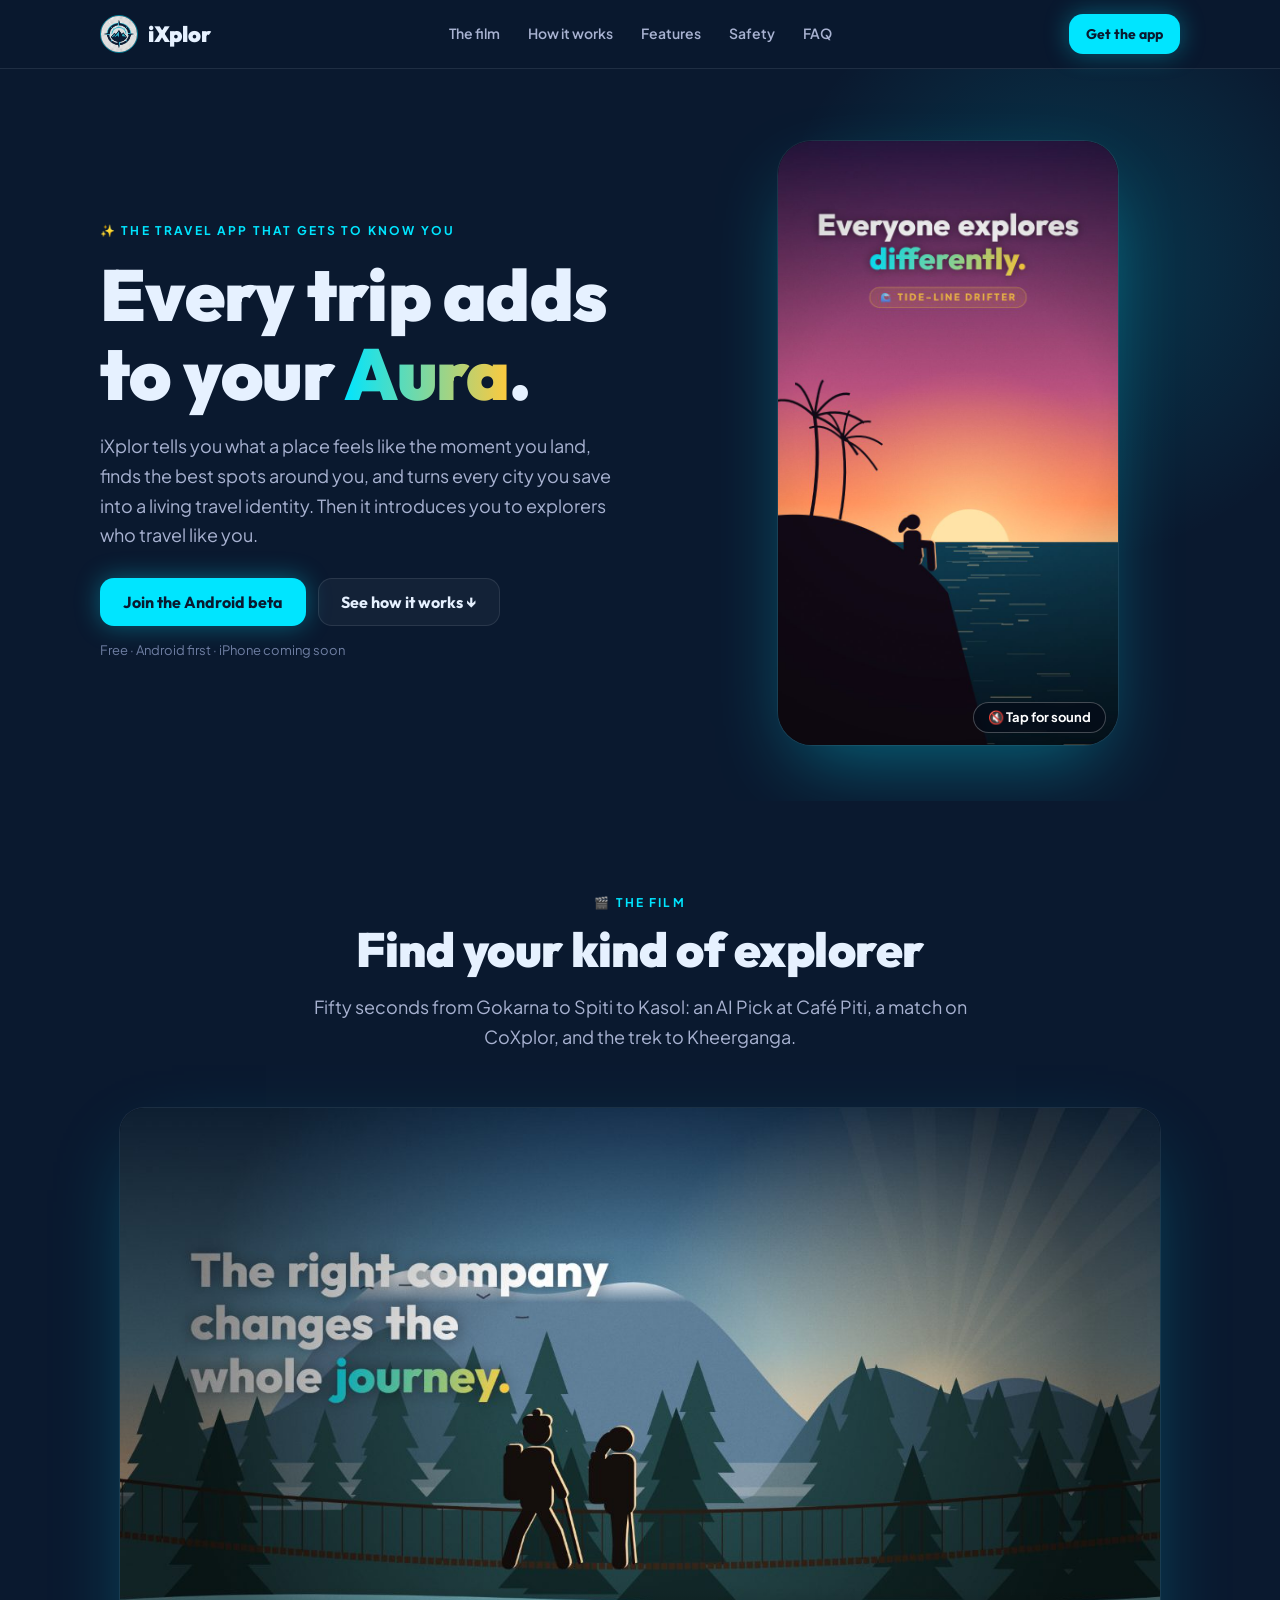
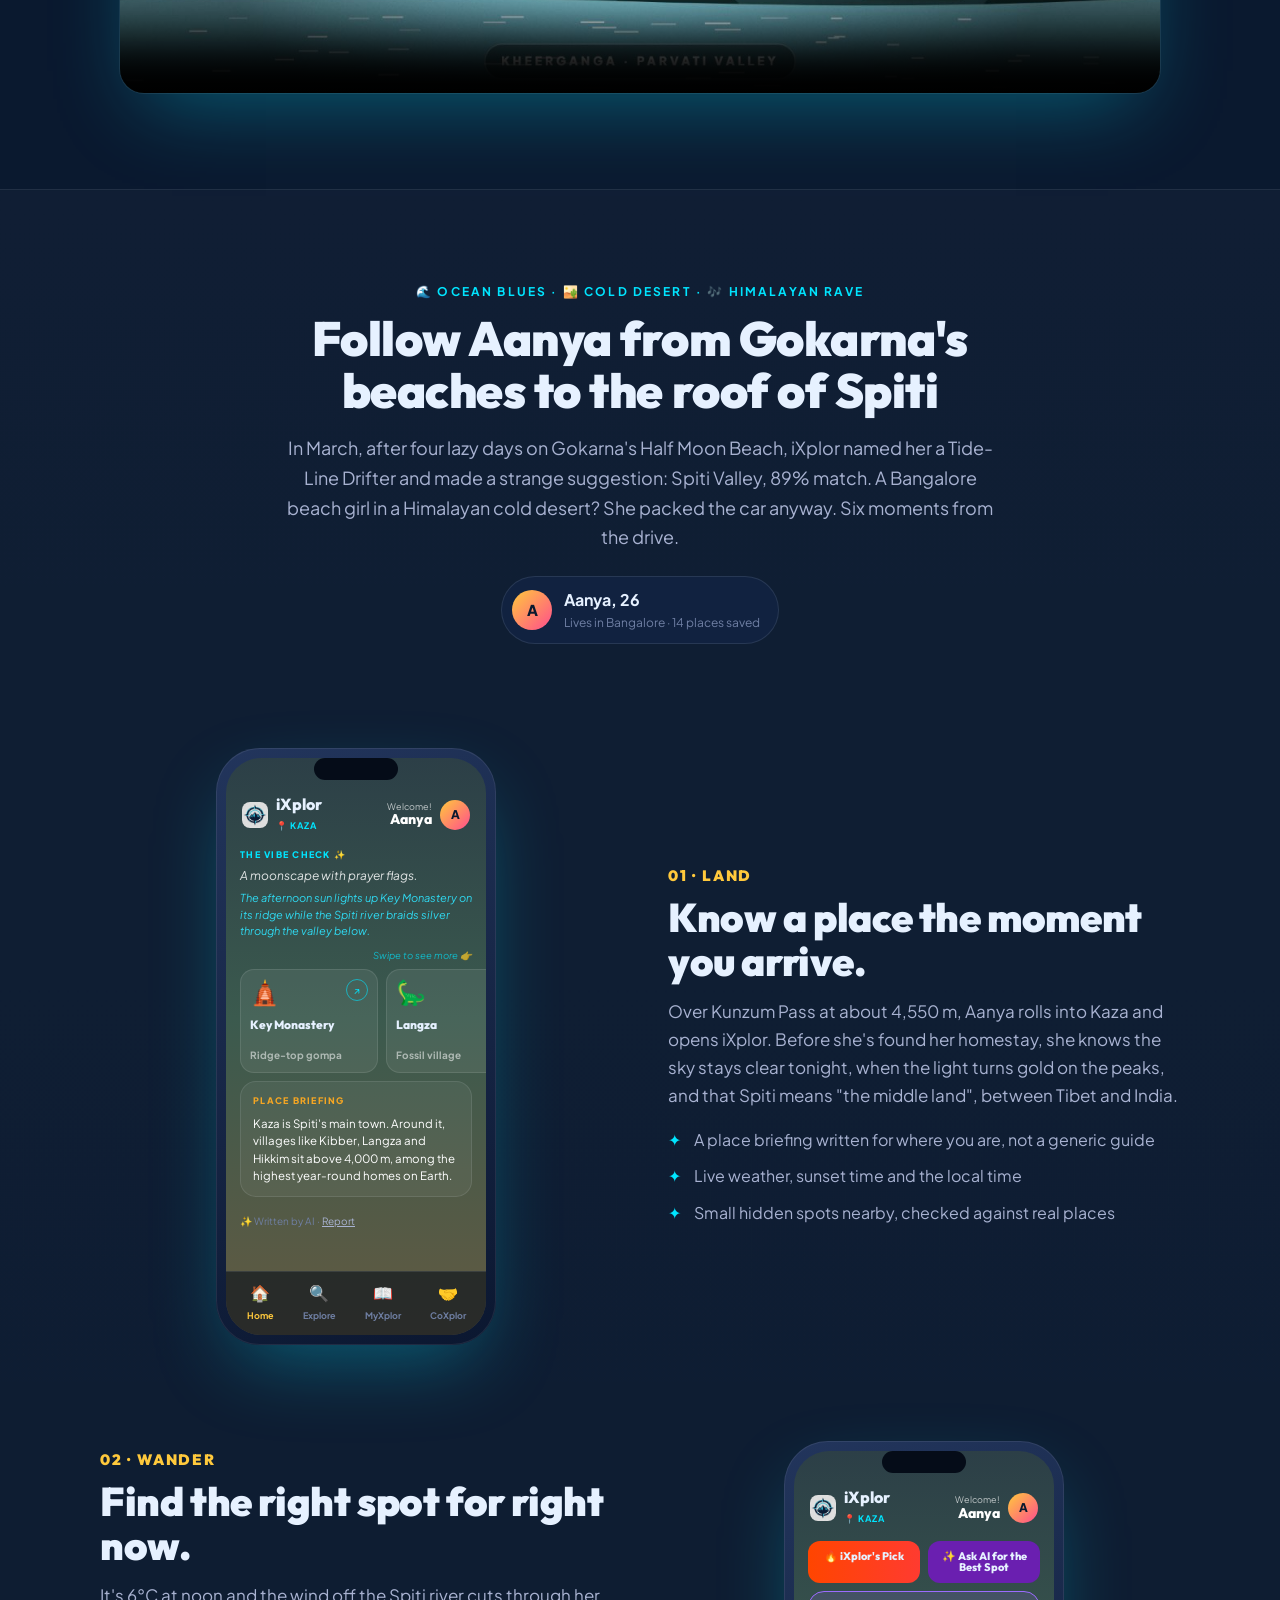
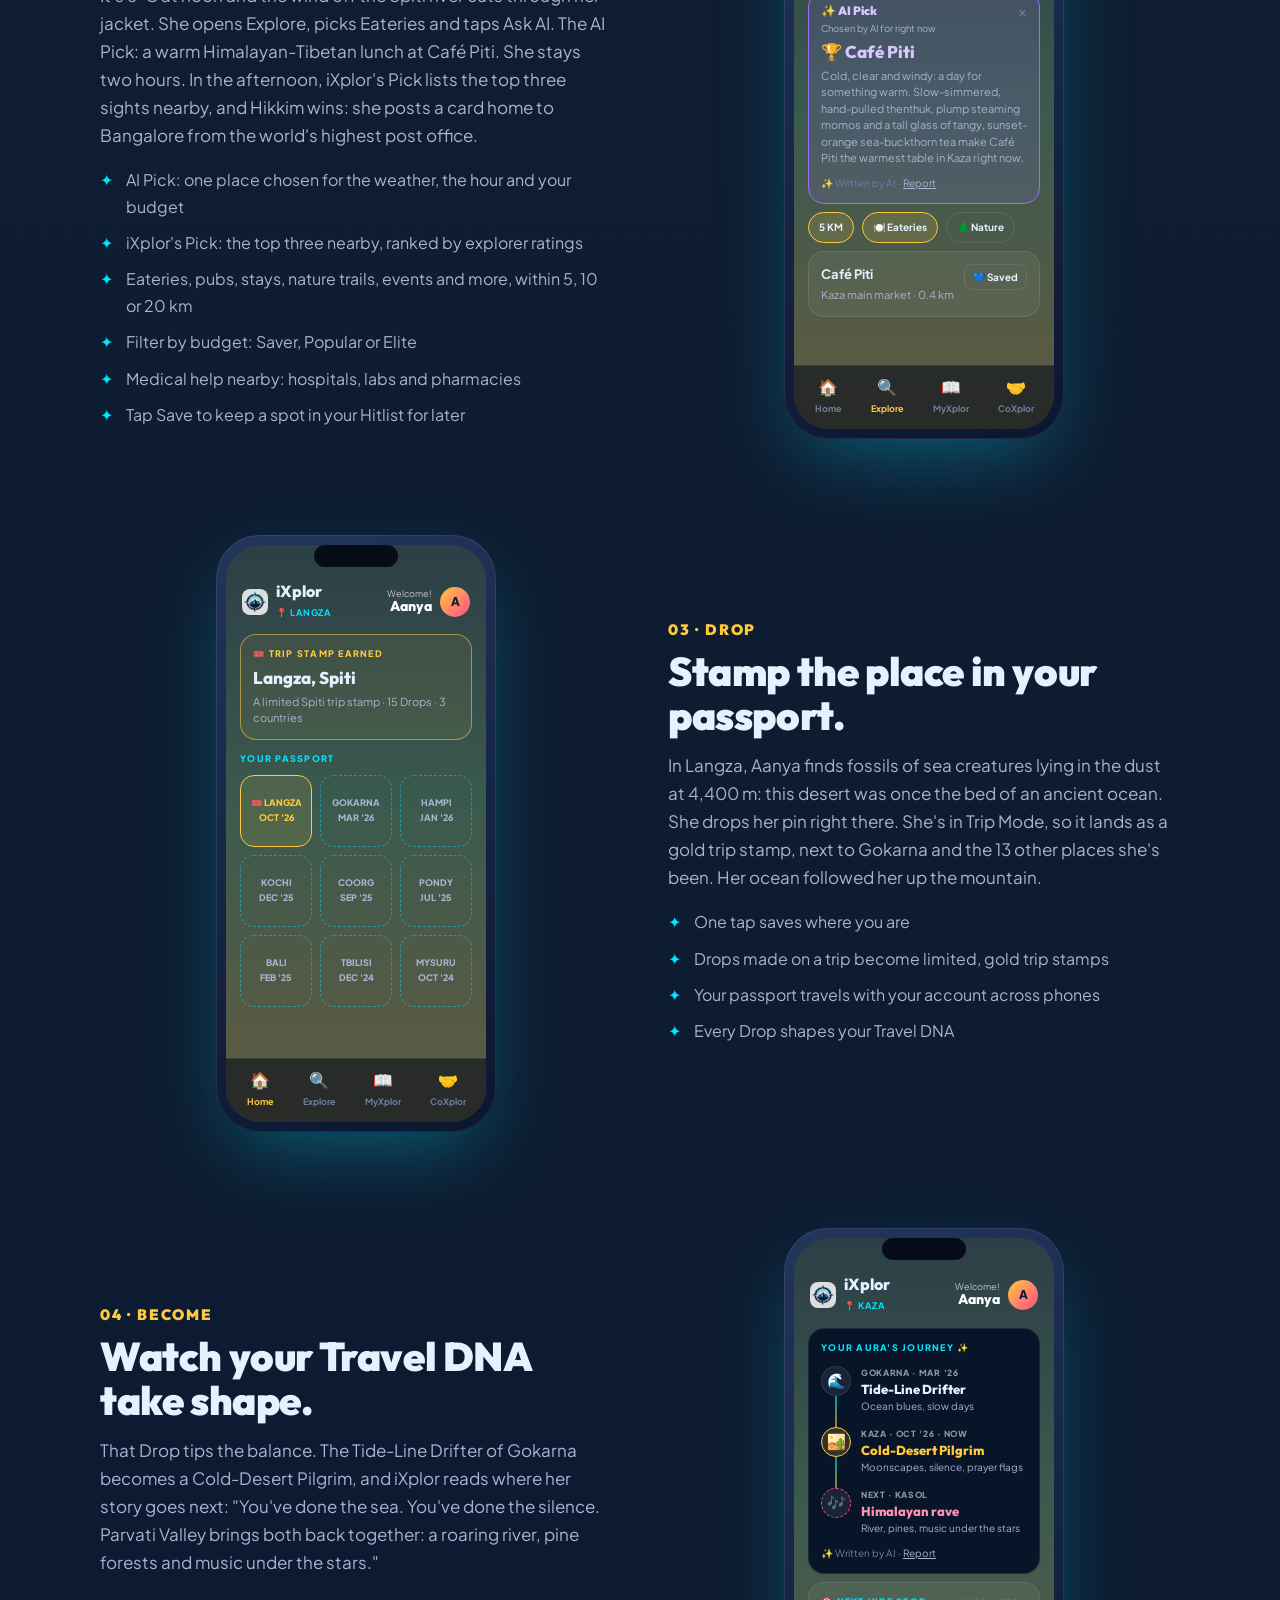
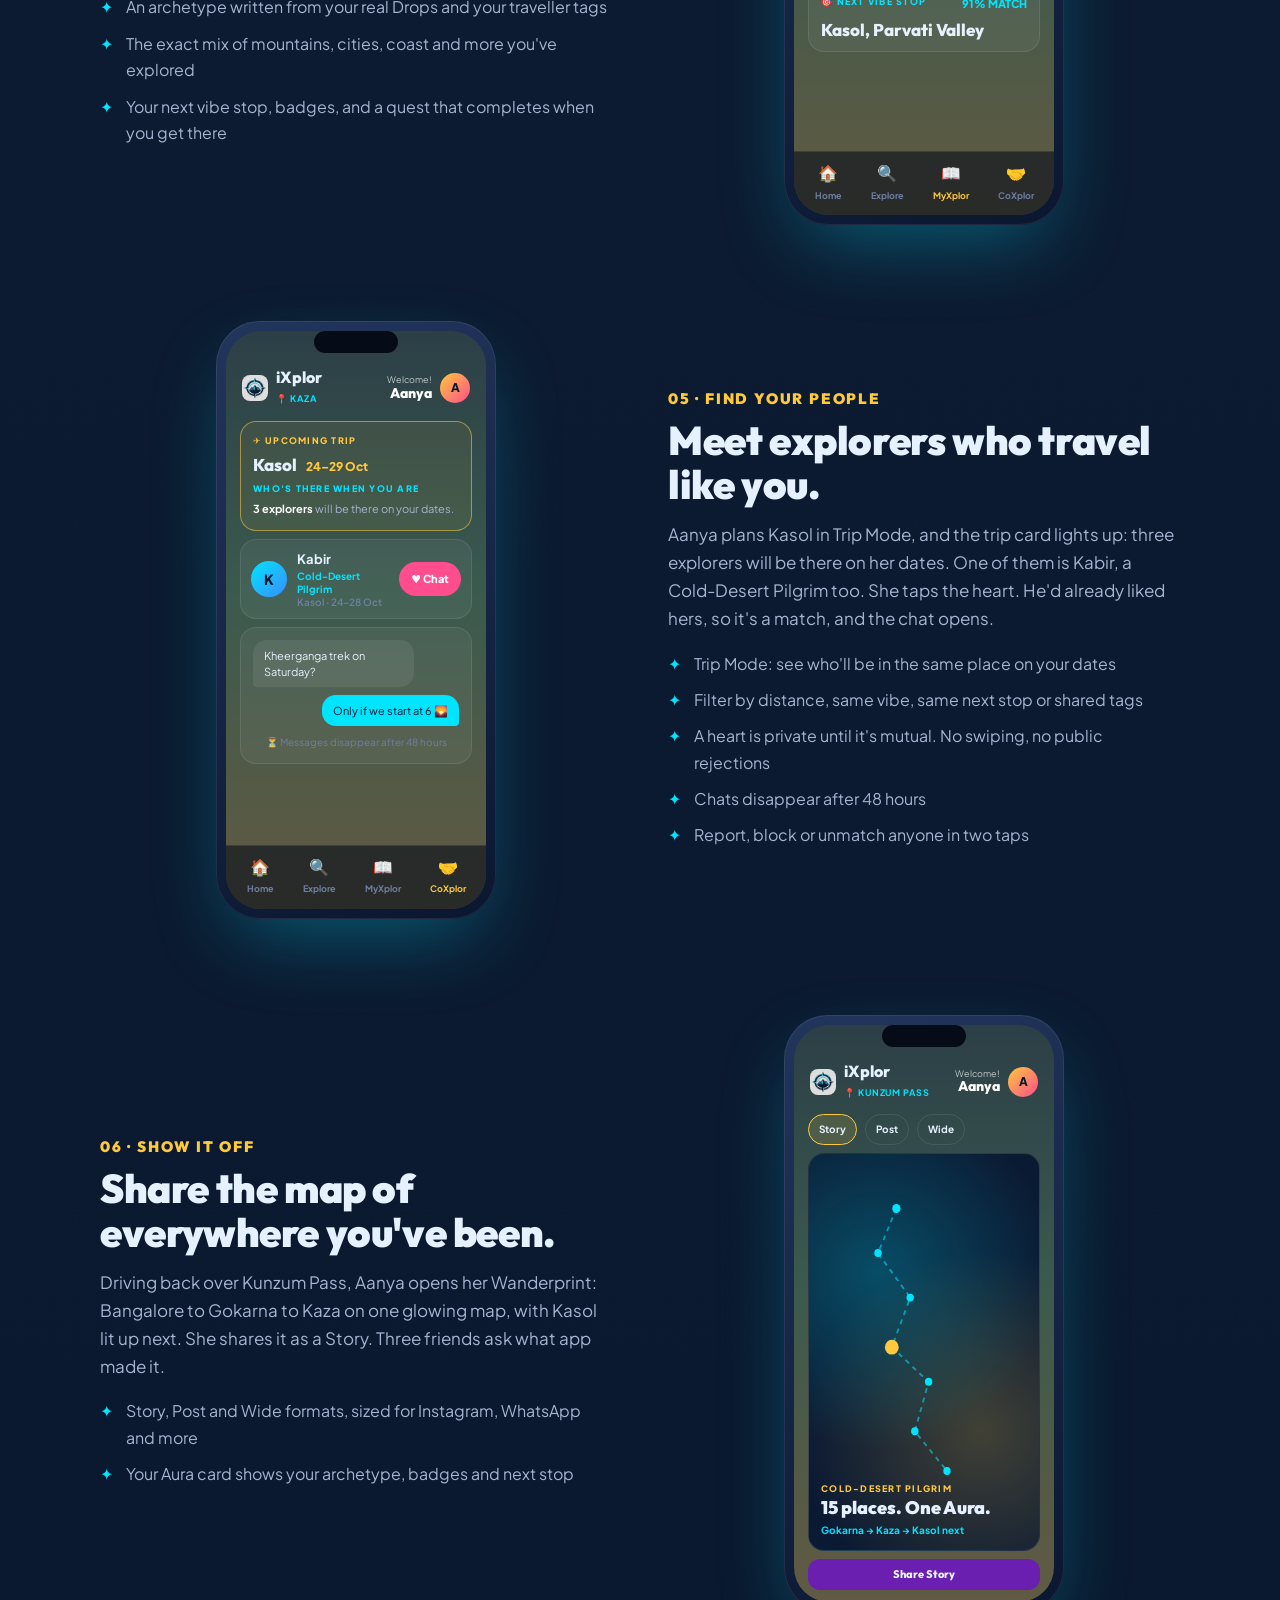
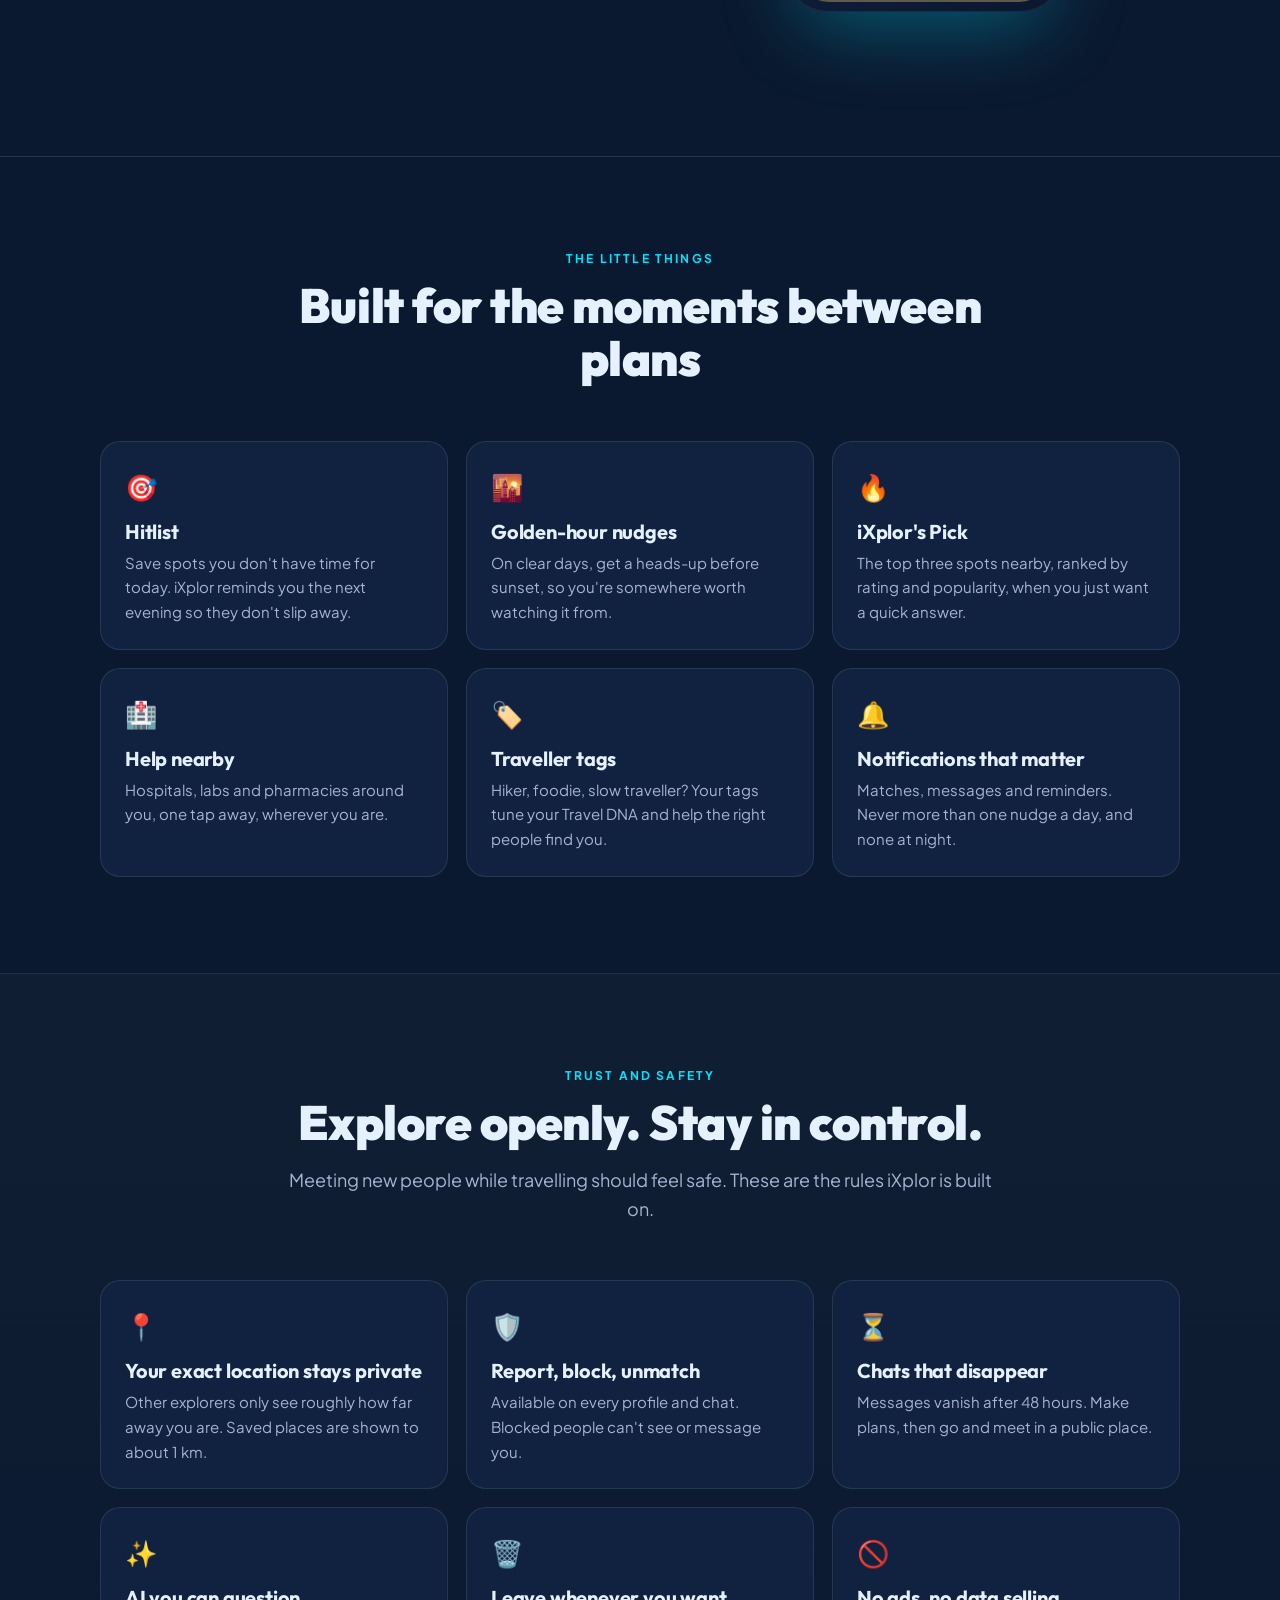
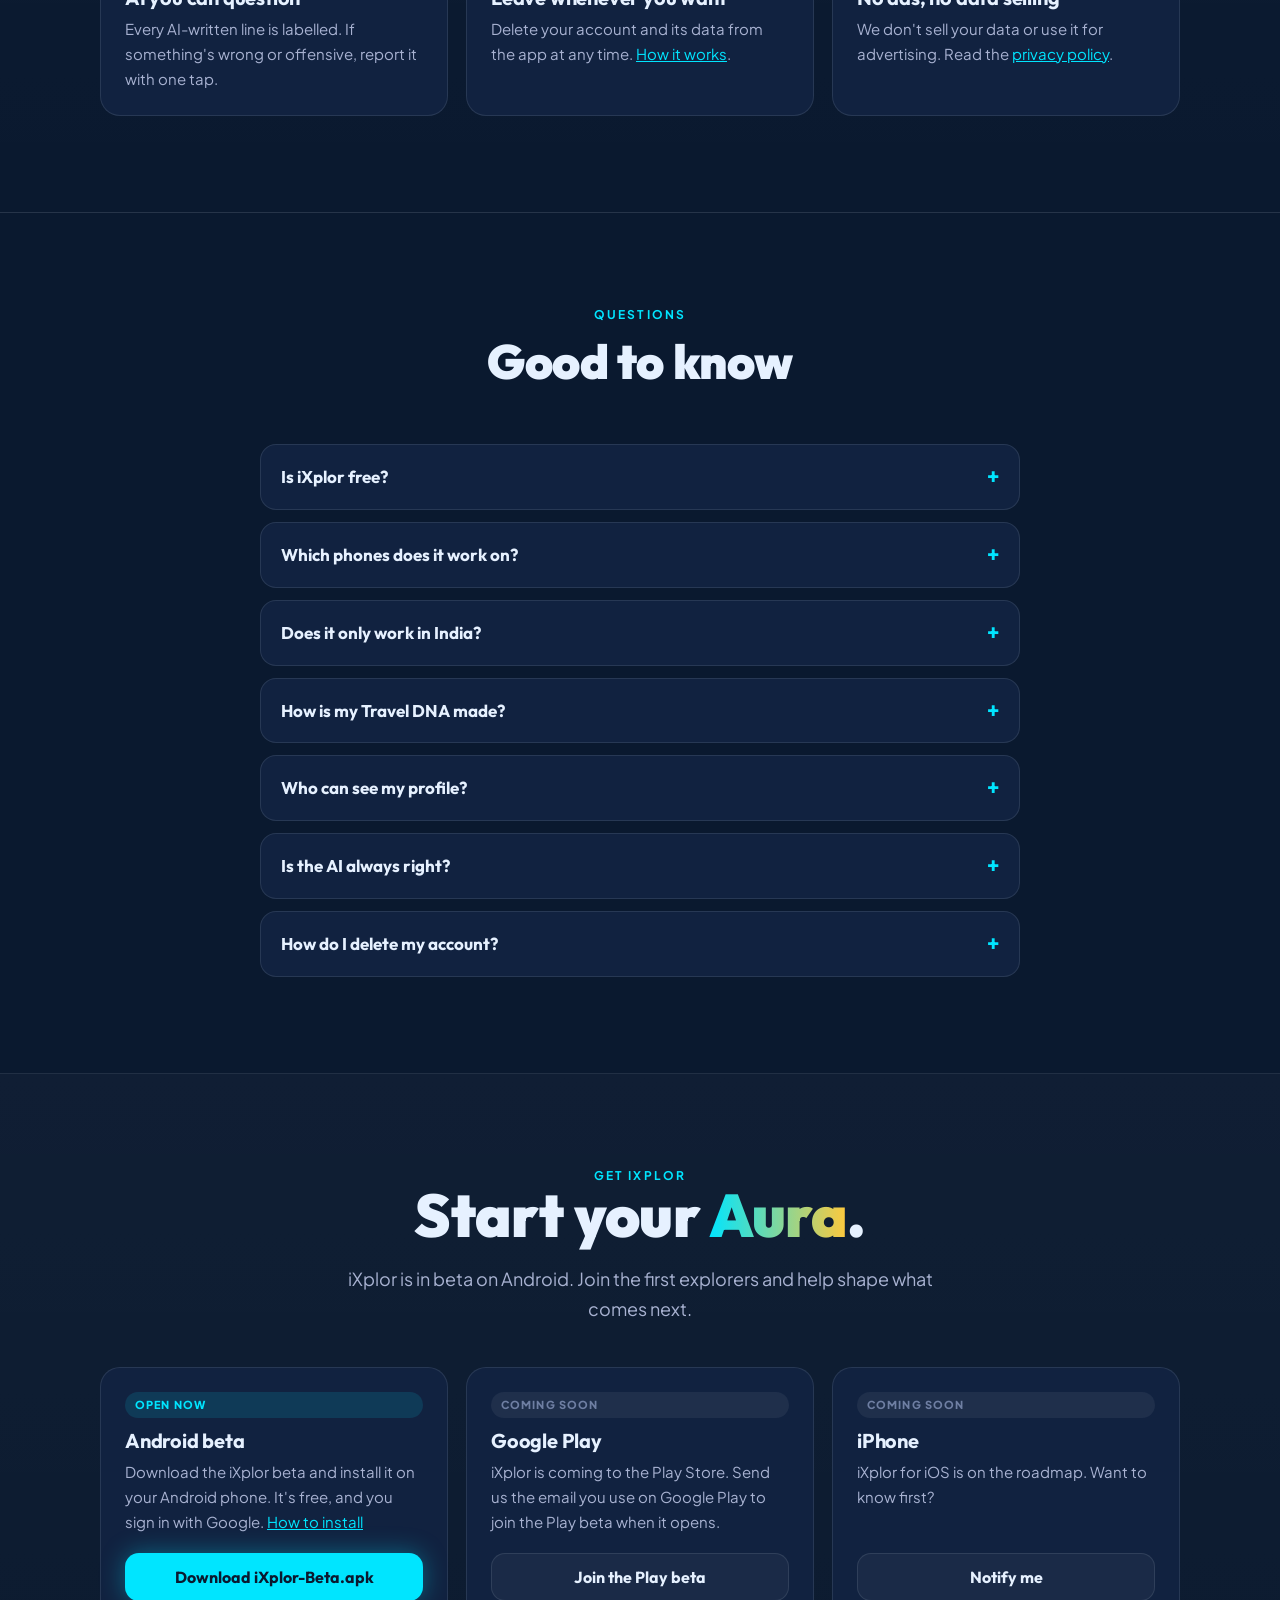
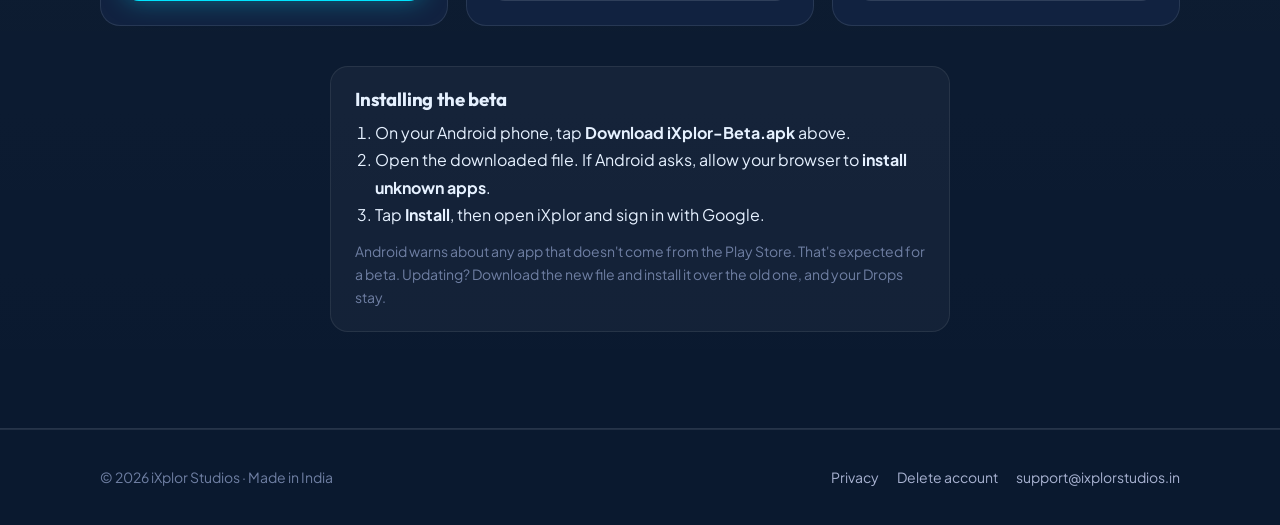
==== commit ef724fed: "Play the iXplor film in the hero, and add a 16:9 film section The hero now plays the 50-second film " ====
--- a/index.html
+++ b/index.html
@@ -23,6 +23,7 @@
     <div class="wrap">
       <a class="brand" href="#top"><img src="assets/logo-128.webp" alt="" width="38" height="38" fetchpriority="high"><span>iXplor</span></a>
       <nav class="nav-links" aria-label="Sections">
+        <a href="#film">The film</a>
         <a href="#story">How it works</a>
         <a href="#features">Features</a>
         <a href="#safety">Safety</a>
@@ -48,54 +49,28 @@
           <p class="hero-note">Free · Android first · iPhone coming soon</p>
         </div>
 
-        <div class="phone float" aria-label="The iXplor Home screen in Kaza, Spiti: weather, the vibe check, nearby spots and the place briefing">
-          <div class="notch"></div>
-          <div class="screen">
-            <div class="ui-top"><div class="ui-logo"><i></i><div><b>iXplor</b><small>📍 KAZA</small></div></div><div class="ui-hello"><span>Welcome!<b>Aanya</b></span><div class="ui-avatar">A</div></div></div>
-            <div class="ui-body ui-feed-window">
-              <div class="ui-feed">
-                <div class="ui-drop-head">
-                  <div><div class="ui-label">The Drop 📍</div><div class="ui-drop-title">You are in Kaza.</div></div>
-                  <span class="ui-save-circle">🤍</span>
-                </div>
-                <div class="ui-grid2">
-                  <div class="ui-info"><span>Country &amp; region</span><b class="sm">India, Himachal Pradesh</b></div>
-                  <div class="ui-info"><span>Topography</span><b class="sm">High-altitude cold desert on the Spiti river</b></div>
-                  <div class="ui-info"><span>Elevation</span><b>3,650m</b></div>
-                  <div class="ui-info"><span>Local time</span><b>12:40 PM</b><small>Today</small></div>
-                </div>
-                <div class="ui-card">
-                  <div class="ui-wx">
-                    <div>
-                      <span class="ui-cap">Today's weather</span>
-                      <div class="ui-temp">6°C</div>
-                      <div class="ui-cond">Clear sky, windy</div>
-                      <p class="ui-wxvibe">Thin air, hard sun, icy wind. Layer up, and keep the sunscreen close.</p>
-                    </div>
-                    <span class="ui-wxicon">☀️</span>
-                  </div>
-                  <div class="ui-forecast"><div><span class="ui-cap">Tomorrow</span><em>☀️</em><b>7°C</b></div><div><span class="ui-cap">Sat</span><em>🌤️</em><b>5°C</b></div></div>
-                  <div class="ui-credit">Weather data by open-meteo.com</div>
-                </div>
-                <div class="ui-vibe">
-                  <div class="ui-label">The Vibe Check ✨</div>
-                  <p class="ui-vibe-sum">Prayer flags, bare brown peaks and the loudest silence you've heard.</p>
-                  <p class="ui-story">Prayer flags snap above the Spiti river while a shared taxi to Kibber idles by the market and butter tea steams in a café window.</p>
-                  <div class="ui-swipe">Swipe to see more 👉</div>
-                  <div class="ui-carousel">
-                    <div class="ui-spot"><div class="ui-spot-top"><em>🛕</em><span>↗</span></div><b>Key Monastery</b><small>Ridge-top gompa</small></div>
-                    <div class="ui-spot"><div class="ui-spot-top"><em>🌉</em><span>↗</span></div><b>Chicham Bridge</b><small>Over a deep gorge</small></div>
-                  </div>
-                </div>
-                <div class="ui-card">
-                  <div class="ui-label gold">Place briefing</div>
-                  <p class="ui-brief">Spiti means "the middle land": a cold desert between Tibet and India, mostly above 3,500 m. Tabo Monastery, down the valley, has stood since 996 CE.</p>
-                </div>
-                <div class="ui-ai">✨ Written by AI · <u>Report</u></div>
-              </div>
-            </div>
-            <div class="ui-tabs"><span class="on" data-i="🏠">Home</span><span data-i="🔍">Explore</span><span data-i="📖">MyXplor</span><span data-i="🤝">CoXplor</span></div>
-          </div>
+        <div class="hero-film">
+          <video autoplay muted loop playsinline preload="metadata" poster="assets/film/ixplor-film-9x16-poster.jpg"
+                 aria-label="iXplor film: Aanya travels from Gokarna to Spiti and Kasol, finds Café Piti with the AI Pick, matches with a fellow explorer on CoXplor, and treks to Kheerganga">
+            <source src="assets/film/ixplor-film-9x16.mp4" type="video/mp4">
+          </video>
+          <button class="film-sound" type="button" aria-pressed="false">🔇 Tap for sound</button>
+        </div>
+      </div>
+    </section>
+
+    <!-- FILM (16:9, larger screens) -->
+    <section class="section film" id="film">
+      <div class="wrap">
+        <div class="section-head reveal">
+          <div class="eyebrow">🎬 The film</div>
+          <h2>Find your kind of explorer</h2>
+          <p class="lead">Fifty seconds from Gokarna to Spiti to Kasol: an AI Pick at Café Piti, a match on CoXplor, and the trek to Kheerganga.</p>
+        </div>
+        <div class="film-frame reveal">
+          <video controls playsinline preload="none" poster="assets/film/ixplor-film-16x9-poster.jpg">
+            <source src="assets/film/ixplor-film-16x9.mp4" type="video/mp4">
+          </video>
         </div>
       </div>
     </section>
@@ -449,6 +424,35 @@
       window.addEventListener('load', measure);
       window.addEventListener('resize', measure);
     })();
+
+    // The hero film: muted autoplay loop. It pauses off-screen, and doesn't
+    // autoplay with Data Saver or reduced motion (the poster shows instead).
+    (function () {
+      var v = document.querySelector('.hero-film video');
+      if (!v) return;
+      var btn = document.querySelector('.film-sound');
+      var lite = (navigator.connection && navigator.connection.saveData) || window.matchMedia('(prefers-reduced-motion: reduce)').matches;
+      if (lite) { v.removeAttribute('autoplay'); v.pause(); v.controls = true; btn.hidden = true; return; }
+      btn.addEventListener('click', function () {
+        v.muted = !v.muted;
+        if (!v.muted) v.play().catch(function () {});
+        btn.textContent = v.muted ? '🔇 Tap for sound' : '🔊 Sound on';
+        btn.setAttribute('aria-pressed', String(!v.muted));
+      });
+      if ('IntersectionObserver' in window) {
+        new IntersectionObserver(function (entries) {
+          entries.forEach(function (e) { if (e.isIntersecting) v.play().catch(function () {}); else v.pause(); });
+        }, { threshold: 0.2 }).observe(v);
+      }
+    })();
+
+    // Only one film plays at a time.
+    document.querySelectorAll('video').forEach(function (vid) {
+      vid.addEventListener('play', function () {
+        document.querySelectorAll('video').forEach(function (other) { if (other !== vid && !other.muted) other.pause(); });
+        if (vid.closest('.film-frame')) { var hero = document.querySelector('.hero-film video'); if (hero) hero.pause(); }
+      });
+    });
 
     // Fade sections in as they scroll into view. Without JS (or with reduced
     // motion) everything is simply visible.
--- a/styles.css
+++ b/styles.css
@@ -94,6 +94,28 @@
   .hero .lead { margin: 0 auto; }
   .hero-ctas { justify-content: center; }
 }
+
+/* ---------- Hero film (9:16) and the 16:9 film section ---------- */
+.hero-film {
+  position: relative; width: min(340px, 100%); aspect-ratio: 9 / 16; margin: 0 auto;
+  border-radius: 34px; overflow: hidden; background: #050C18;
+  box-shadow: 0 30px 80px -20px rgba(0, 229, 255, .4), 0 0 0 1px rgba(255, 255, 255, .08);
+}
+.hero-film video { width: 100%; height: 100%; object-fit: cover; display: block; }
+.film-sound {
+  position: absolute; right: 12px; bottom: 12px; padding: 8px 14px; border-radius: 999px;
+  background: rgba(5, 12, 24, .72); color: #fff; border: 1px solid rgba(255, 255, 255, .25);
+  font: 700 13px/1 var(--font-body); cursor: pointer; backdrop-filter: blur(6px);
+}
+.film-sound:hover { border-color: var(--teal); }
+.film-frame {
+  max-width: 1040px; margin: 0 auto; aspect-ratio: 16 / 9; border-radius: 24px; overflow: hidden; background: #050C18;
+  box-shadow: 0 30px 80px -24px rgba(0, 229, 255, .35), 0 0 0 1px rgba(255, 255, 255, .08);
+}
+.film-frame video { width: 100%; height: 100%; display: block; }
+/* Phones already see the vertical film in the hero. */
+@media (max-width: 760px) { .film, .nav-links a[href="#film"] { display: none; } }
+@media (max-width: 900px) { .hero-film { width: min(320px, 82vw); margin-top: 8px; } }
 
 /* ---------- Phone mockup ---------- */
 .phone {
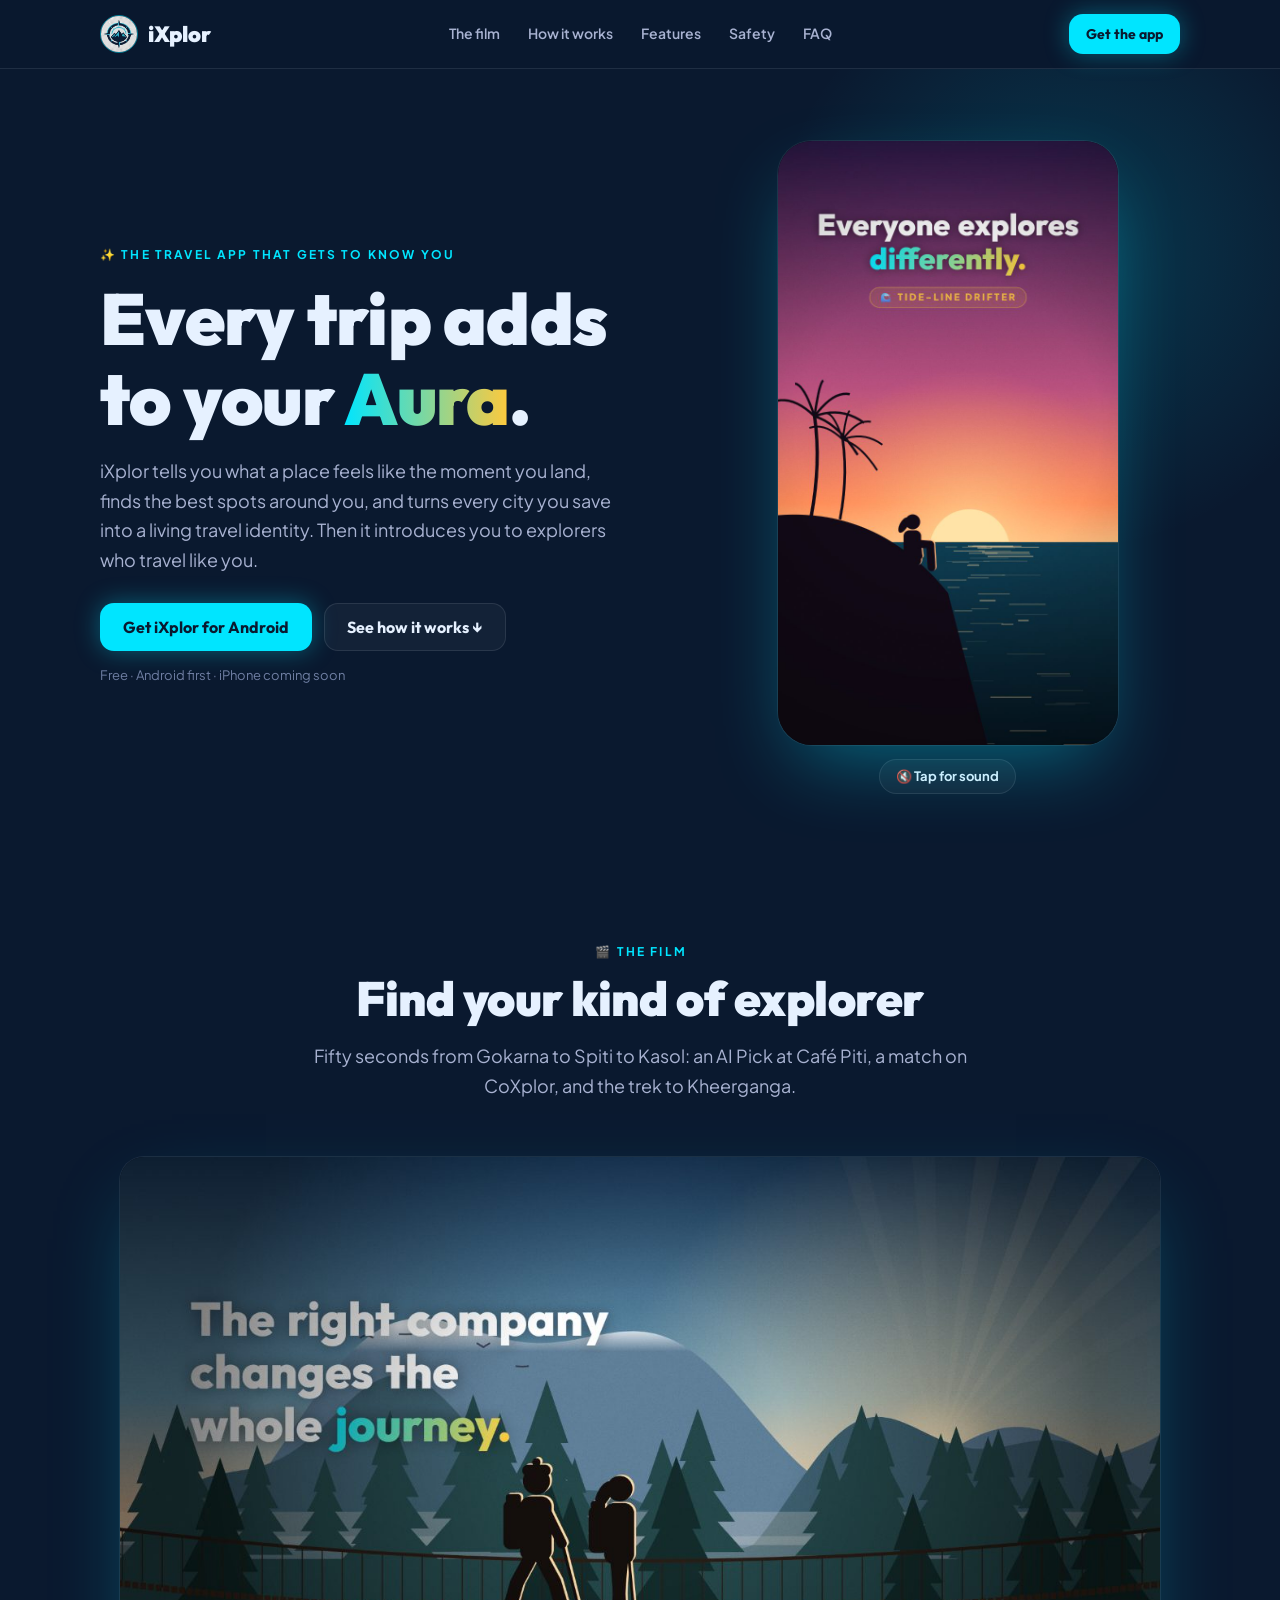
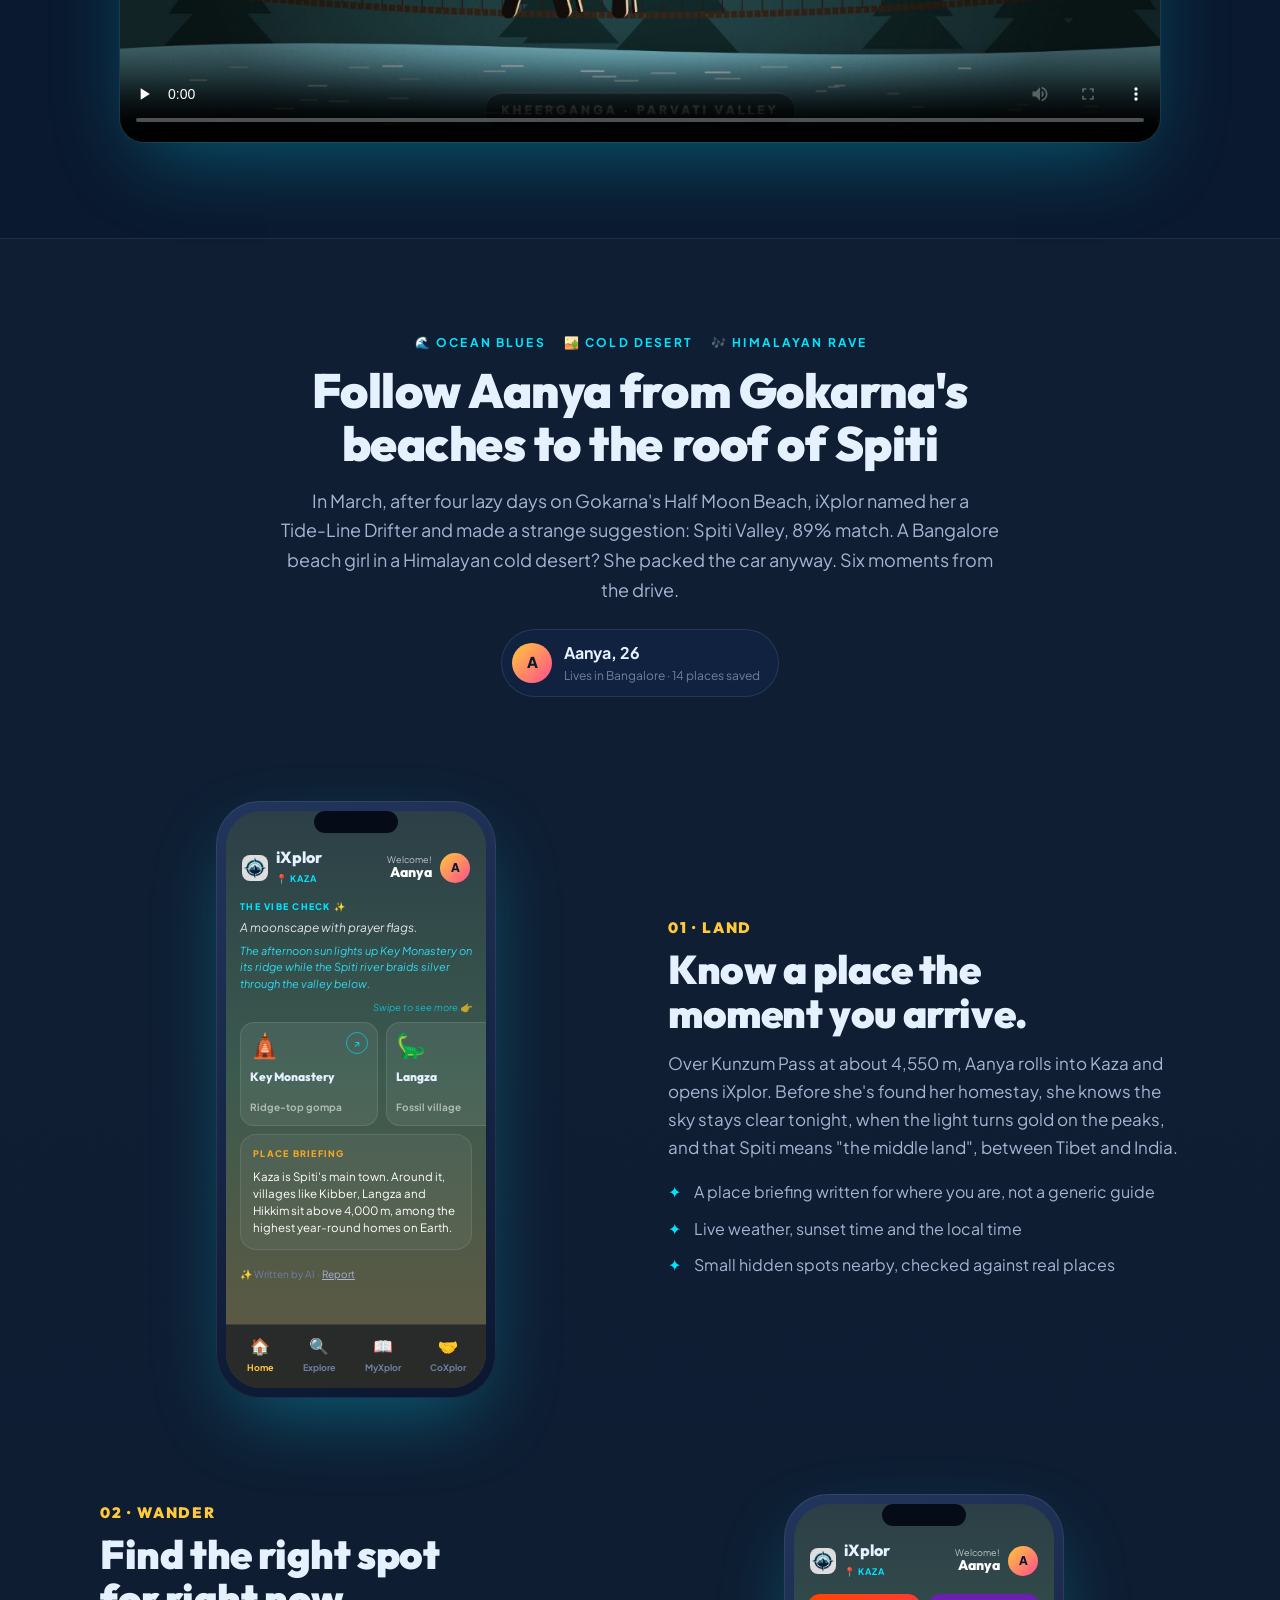
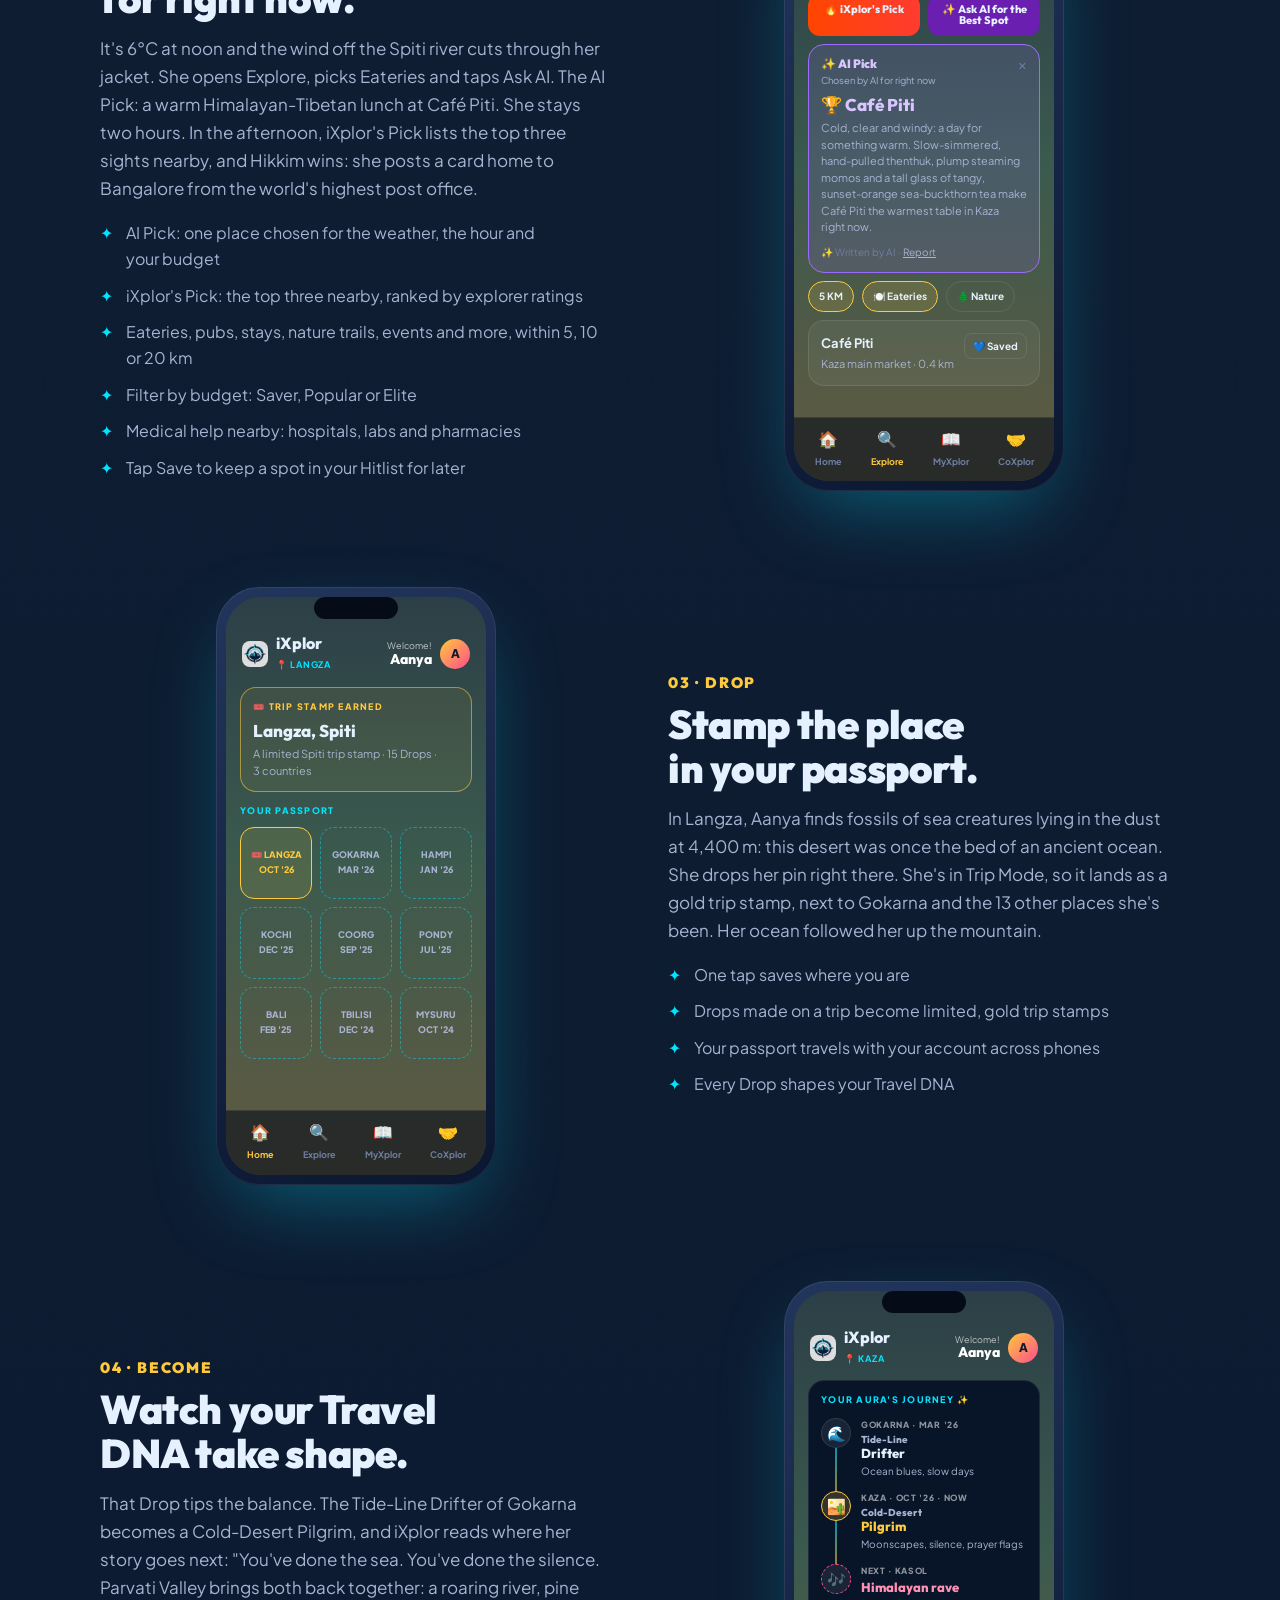
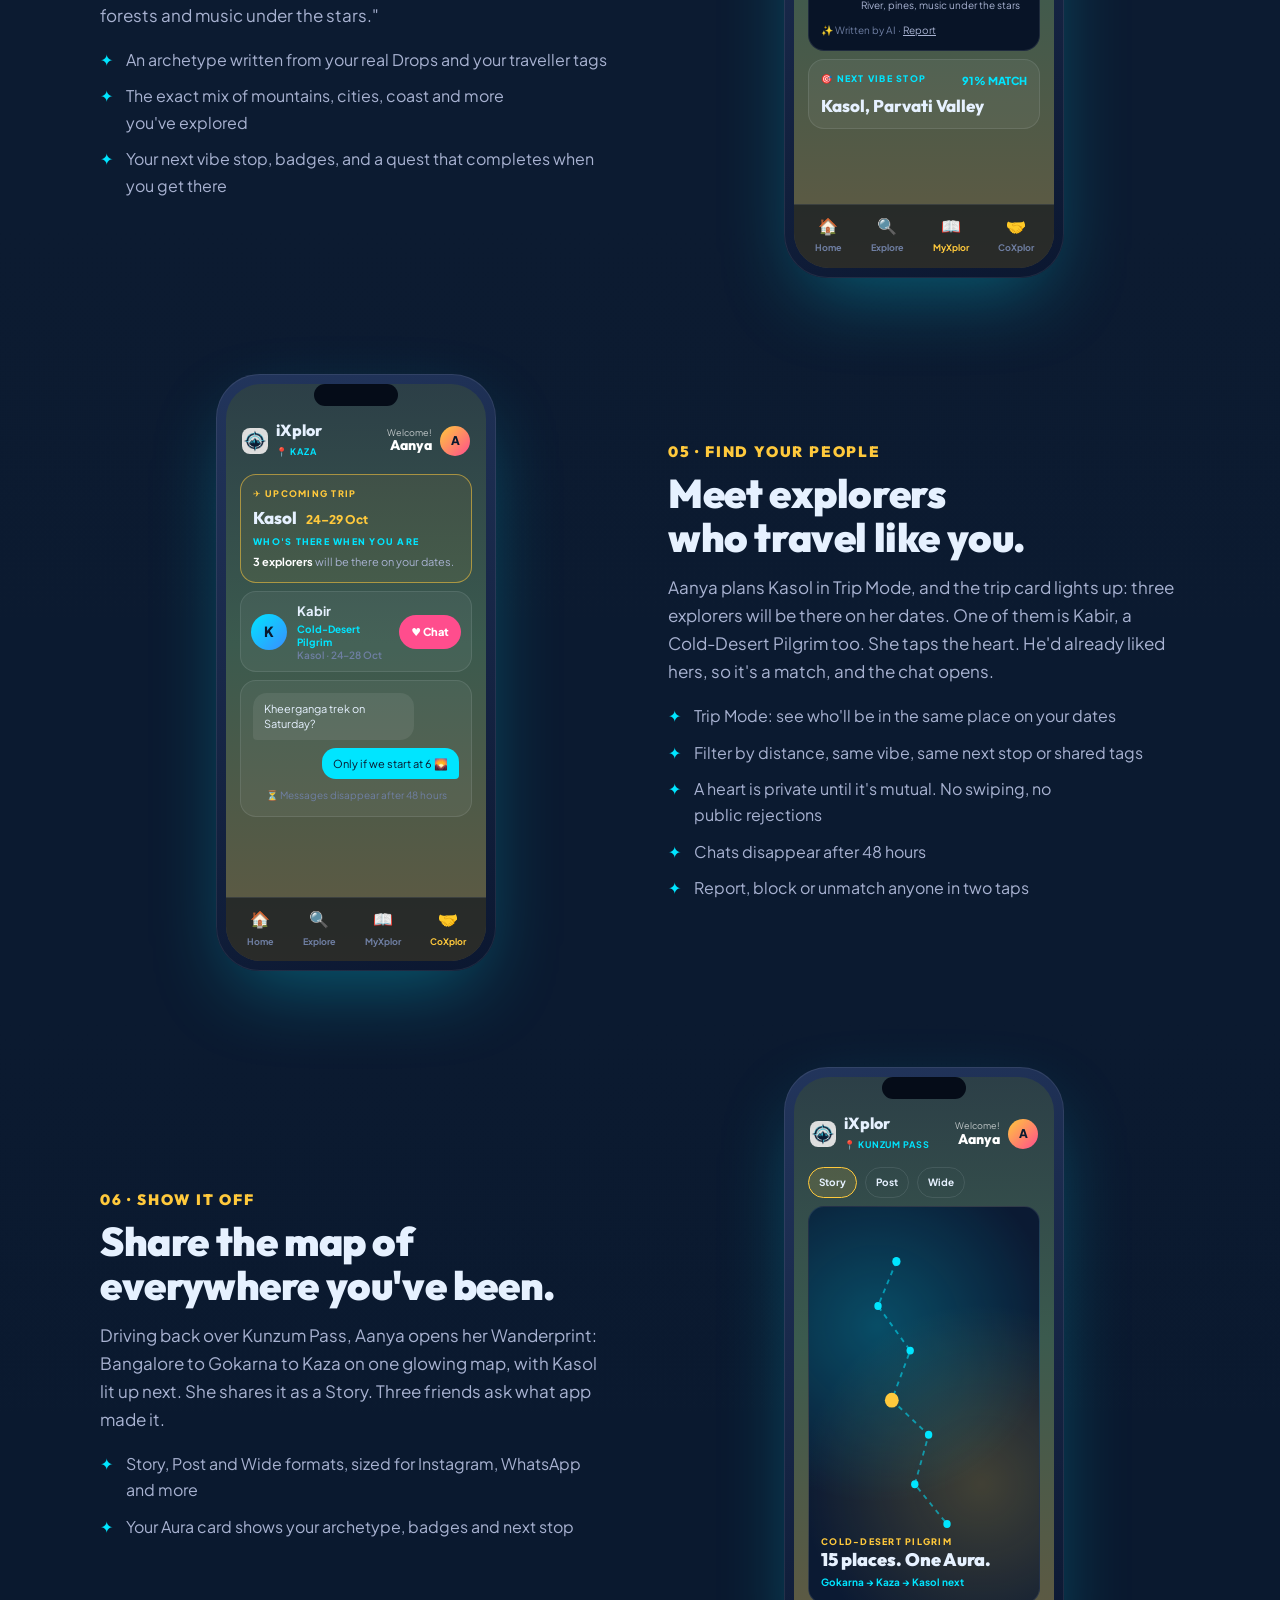
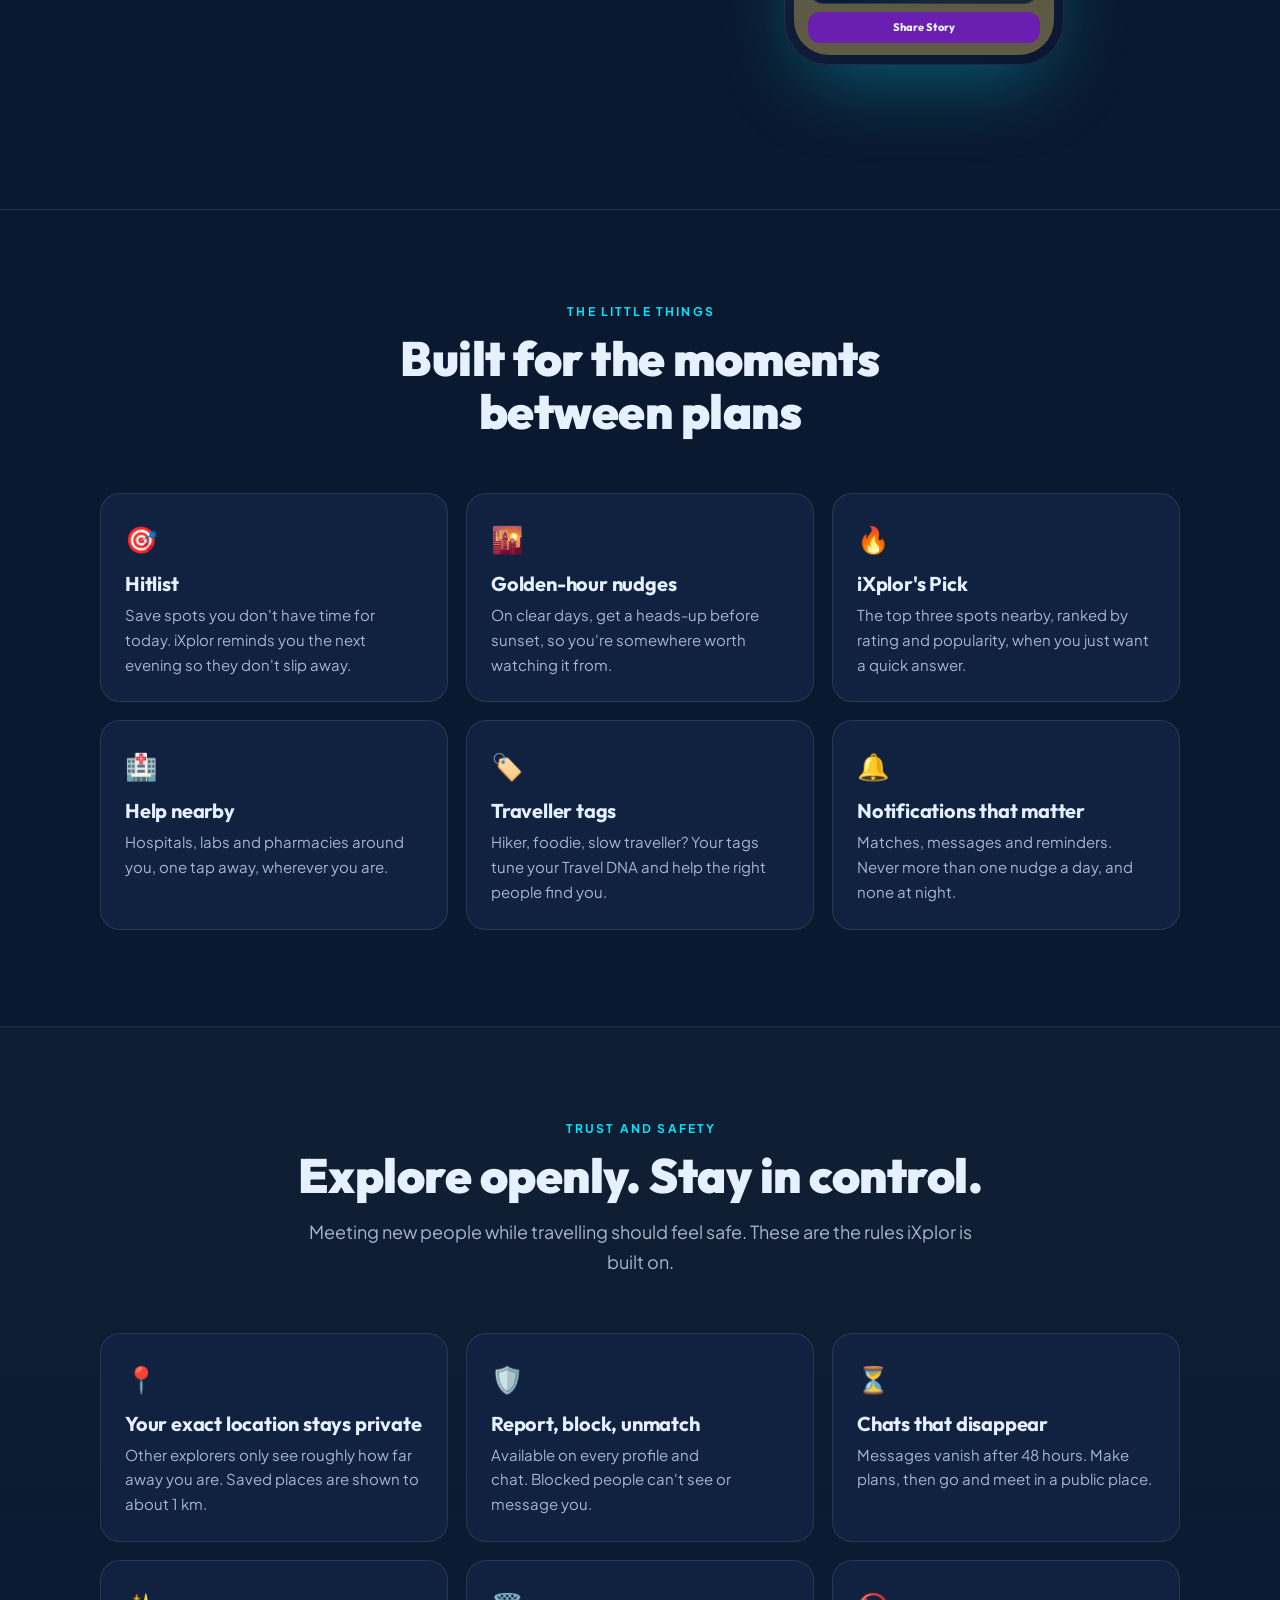
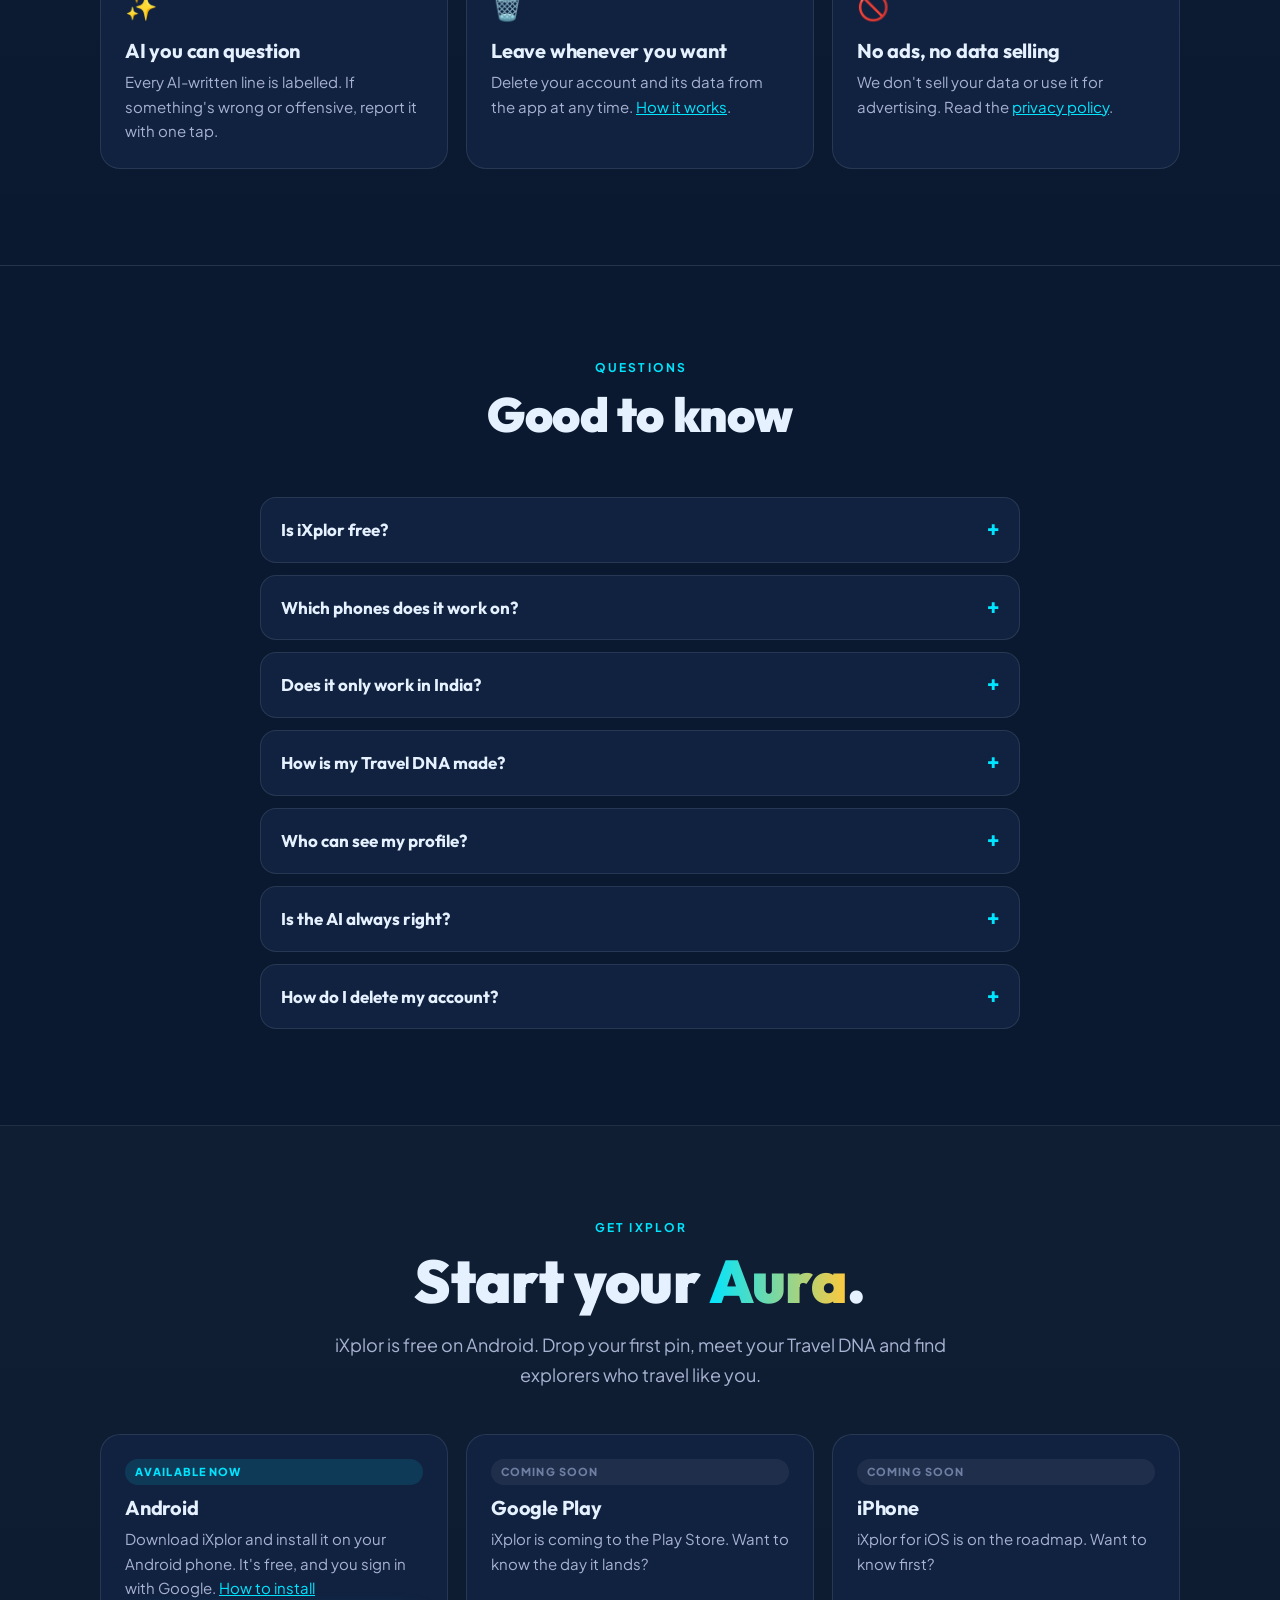
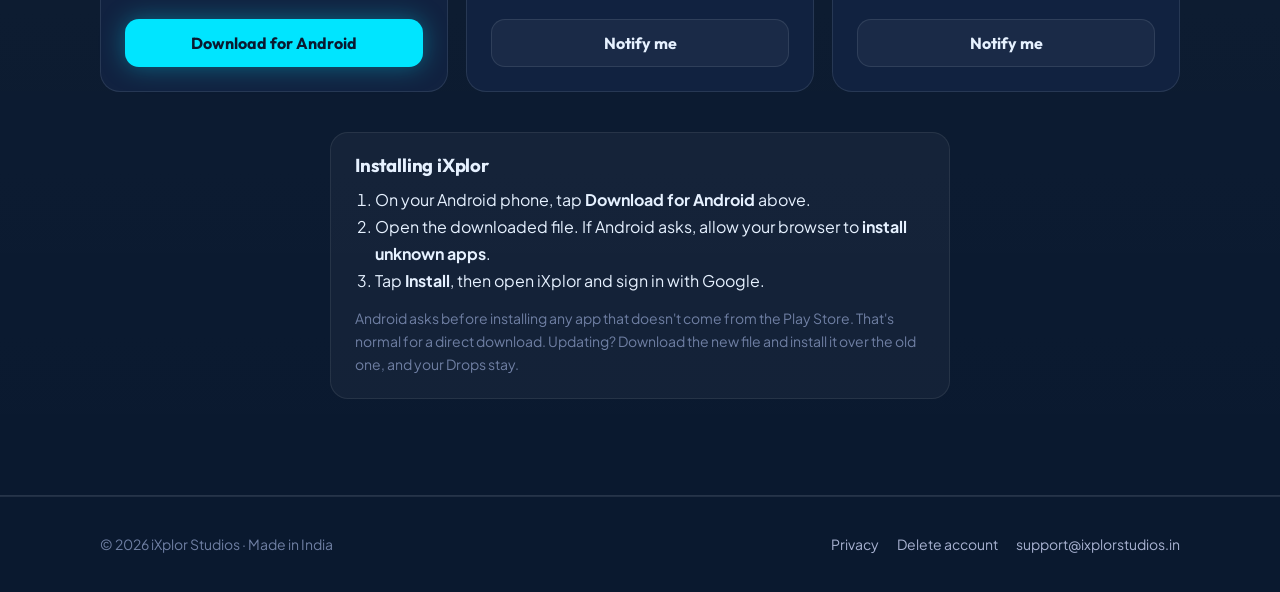
==== commit 023ffbe0: "Fix text layout on phones and drop beta wording from the site - The Ocean blues / Cold desert / Hima" ====
--- a/index.html
+++ b/index.html
@@ -43,17 +43,19 @@
           <h1>Every trip adds to your <span class="grad">Aura</span>.</h1>
           <p class="lead">iXplor tells you what a place feels like the moment you land, finds the best spots around you, and turns every city you save into a living travel identity. Then it introduces you to explorers who travel like you.</p>
           <div class="hero-ctas">
-            <a class="btn btn-primary" href="#download">Join the Android beta</a>
+            <a class="btn btn-primary" href="#download">Get iXplor for Android</a>
             <a class="btn btn-ghost" href="#story">See how it works ↓</a>
           </div>
           <p class="hero-note">Free · Android first · iPhone coming soon</p>
         </div>
 
-        <div class="hero-film">
-          <video autoplay muted loop playsinline preload="metadata" poster="assets/film/ixplor-film-9x16-poster.jpg"
-                 aria-label="iXplor film: Aanya travels from Gokarna to Spiti and Kasol, finds Café Piti with the AI Pick, matches with a fellow explorer on CoXplor, and treks to Kheerganga">
-            <source src="assets/film/ixplor-film-9x16.mp4" type="video/mp4">
-          </video>
+        <div class="hero-media">
+          <div class="hero-film">
+            <video autoplay muted loop playsinline preload="metadata" poster="assets/film/ixplor-film-9x16-poster.jpg"
+                   aria-label="iXplor film: Aanya travels from Gokarna to Spiti and Kasol, finds Café Piti with the AI Pick, matches with a fellow explorer on CoXplor, and treks to Kheerganga">
+              <source src="assets/film/ixplor-film-9x16.mp4" type="video/mp4">
+            </video>
+          </div>
           <button class="film-sound" type="button" aria-pressed="false">🔇 Tap for sound</button>
         </div>
       </div>
@@ -79,9 +81,9 @@
     <section class="section band" id="story">
       <div class="wrap">
         <div class="section-head reveal">
-          <div class="eyebrow">🌊 Ocean blues · 🏜️ Cold desert · 🎶 Himalayan rave</div>
+          <div class="eyebrow eyebrow-trail"><span>🌊 Ocean blues</span><span>🏜️ Cold desert</span><span>🎶 Himalayan rave</span></div>
           <h2>Follow Aanya from Gokarna's beaches to the roof of Spiti</h2>
-          <p class="lead">In March, after four lazy days on Gokarna's Half Moon Beach, iXplor named her a Tide-Line Drifter and made a strange suggestion: Spiti Valley, 89% match. A Bangalore beach girl in a Himalayan cold desert? She packed the car anyway. Six moments from the drive.</p>
+          <p class="lead">In March, after four lazy days on Gokarna's Half Moon Beach, iXplor named her a <span class="nw">Tide-Line</span> Drifter and made a strange suggestion: Spiti Valley, 89% match. A Bangalore beach girl in a Himalayan cold desert? She packed the car anyway. Six moments from the drive.</p>
           <div class="persona"><div class="ui-avatar">A</div><div><b>Aanya, 26</b><small>Lives in Bangalore · 14 places saved</small></div></div>
         </div>
 
@@ -108,13 +110,13 @@
                   <p class="ui-story">The afternoon sun lights up Key Monastery on its ridge while the Spiti river braids silver through the valley below.</p>
                   <div class="ui-swipe">Swipe to see more 👉</div>
                   <div class="ui-carousel">
-                    <div class="ui-spot"><div class="ui-spot-top"><em>🛕</em><span>↗</span></div><b>Key Monastery</b><small>Ridge-top gompa</small></div>
+                    <div class="ui-spot"><div class="ui-spot-top"><em>🛕</em><span>↗</span></div><b>Key Monastery</b><small><span class="nw">Ridge-top</span> gompa</small></div>
                     <div class="ui-spot"><div class="ui-spot-top"><em>🦕</em><span>↗</span></div><b>Langza</b><small>Fossil village</small></div>
                   </div>
                 </div>
                 <div class="ui-card">
                   <div class="ui-label gold">Place briefing</div>
-                  <p class="ui-brief">Kaza is Spiti's main town. Around it, villages like Kibber, Langza and Hikkim sit above 4,000 m, among the highest year-round homes on Earth.</p>
+                  <p class="ui-brief">Kaza is Spiti's main town. Around it, villages like Kibber, Langza and Hikkim sit above 4,000 m, among the highest <span class="nw">year-round</span> homes on Earth.</p>
                 </div>
                 <div class="ui-ai">✨ Written by AI · <u>Report</u></div>
               </div>
@@ -128,7 +130,7 @@
           <div class="chapter-copy">
             <div class="chapter-num">02 · WANDER</div>
             <h3>Find the right spot for right now.</h3>
-            <p class="lead">It's 6°C at noon and the wind off the Spiti river cuts through her jacket. She opens Explore, picks Eateries and taps Ask AI. The AI Pick: a warm Himalayan-Tibetan lunch at Café Piti. She stays two hours. In the afternoon, iXplor's Pick lists the top three sights nearby, and Hikkim wins: she posts a card home to Bangalore from the world's highest post office.</p>
+            <p class="lead">It's 6°C at noon and the wind off the Spiti river cuts through her jacket. She opens Explore, picks Eateries and taps Ask AI. The AI Pick: a warm <span class="nw">Himalayan-Tibetan</span> lunch at Café Piti. She stays two hours. In the afternoon, iXplor's Pick lists the top three sights nearby, and Hikkim wins: she posts a card home to Bangalore from the world's highest post office.</p>
             <ul>
               <li>AI Pick: one place chosen for the weather, the hour and your budget</li>
               <li>iXplor's Pick: the top three nearby, ranked by explorer ratings</li>
@@ -147,7 +149,7 @@
                 <div class="ui-card ui-pick">
                   <div class="ui-pick-head"><div><b>✨ AI Pick</b><small>Chosen by AI for right now</small></div><span>✕</span></div>
                   <div class="ui-title">🏆 Café Piti</div>
-                  <p class="ui-text">Cold, clear and windy: a day for something warm. Slow-simmered, hand-pulled thenthuk, plump steaming momos and a tall glass of tangy, sunset-orange sea-buckthorn tea make Café Piti the warmest table in Kaza right now.</p>
+                  <p class="ui-text">Cold, clear and windy: a day for something warm. <span class="nw">Slow-simmered</span>, <span class="nw">hand-pulled</span> thenthuk, plump steaming momos and a tall glass of tangy, <span class="nw">sunset-orange</span> <span class="nw">sea-buckthorn</span> tea make Café Piti the warmest table in Kaza right now.</p>
                   <div class="ui-ai">✨ Written by AI · <u>Report</u></div>
                 </div>
                 <div class="ui-row"><span class="ui-chip on">5 KM</span><span class="ui-chip on">🍽️ Eateries</span><span class="ui-chip">🌲 Nature</span></div>
@@ -204,7 +206,7 @@
           <div class="chapter-copy">
             <div class="chapter-num">04 · BECOME</div>
             <h3>Watch your Travel DNA take shape.</h3>
-            <p class="lead">That Drop tips the balance. The Tide-Line Drifter of Gokarna becomes a Cold-Desert Pilgrim, and iXplor reads where her story goes next: "You've done the sea. You've done the silence. Parvati Valley brings both back together: a roaring river, pine forests and music under the stars."</p>
+            <p class="lead">That Drop tips the balance. The <span class="nw">Tide-Line</span> Drifter of Gokarna becomes a <span class="nw">Cold-Desert</span> Pilgrim, and iXplor reads where her story goes next: "You've done the sea. You've done the silence. Parvati Valley brings both back together: a roaring river, pine forests and music under the stars."</p>
             <ul>
               <li>An archetype written from your real Drops and your traveller tags</li>
               <li>The exact mix of mountains, cities, coast and more you've explored</li>
@@ -219,8 +221,8 @@
                 <div class="ui-card" style="background:#081427">
                   <div class="ui-label">Your Aura's journey ✨</div>
                   <div class="ui-arc">
-                    <div class="ui-arc-step"><em>🌊</em><div><small>Gokarna · Mar '26</small><b>Tide-Line Drifter</b><span>Ocean blues, slow days</span></div></div>
-                    <div class="ui-arc-step now"><em>🏜️</em><div><small>Kaza · Oct '26 · now</small><b>Cold-Desert Pilgrim</b><span>Moonscapes, silence, prayer flags</span></div></div>
+                    <div class="ui-arc-step"><em>🌊</em><div><small>Gokarna · Mar '26</small><b><span class="nw">Tide-Line</span> Drifter</b><span>Ocean blues, slow days</span></div></div>
+                    <div class="ui-arc-step now"><em>🏜️</em><div><small>Kaza · Oct '26 · now</small><b><span class="nw">Cold-Desert</span> Pilgrim</b><span>Moonscapes, silence, prayer flags</span></div></div>
                     <div class="ui-arc-step next"><em>🎶</em><div><small>Next · Kasol</small><b>Himalayan rave</b><span>River, pines, music under the stars</span></div></div>
                   </div>
                   <div class="ui-ai">✨ Written by AI · <u>Report</u></div>
@@ -240,7 +242,7 @@
           <div class="chapter-copy">
             <div class="chapter-num">05 · FIND YOUR PEOPLE</div>
             <h3>Meet explorers who travel like you.</h3>
-            <p class="lead">Aanya plans Kasol in Trip Mode, and the trip card lights up: three explorers will be there on her dates. One of them is Kabir, a Cold-Desert Pilgrim too. She taps the heart. He'd already liked hers, so it's a match, and the chat opens.</p>
+            <p class="lead">Aanya plans Kasol in Trip Mode, and the trip card lights up: three explorers will be there on her dates. One of them is Kabir, a <span class="nw">Cold-Desert</span> Pilgrim too. She taps the heart. He'd already liked hers, so it's a match, and the chat opens.</p>
             <ul>
               <li>Trip Mode: see who'll be in the same place on your dates</li>
               <li>Filter by distance, same vibe, same next stop or shared tags</li>
@@ -260,7 +262,7 @@
                   <div class="ui-label" style="margin-top:8px;color:var(--teal)">Who's there when you are</div>
                   <p class="ui-text" style="margin-top:4px"><b style="color:#fff">3 explorers</b> will be there on your dates.</p>
                 </div>
-                <div class="ui-card ui-person"><div class="ui-avatar" style="background:linear-gradient(135deg,#00E5FF,#3A8DFF)">K</div><div><b>Kabir</b><small>Cold-Desert Pilgrim</small><small>Kasol · 24–28 Oct</small></div><span class="ui-chatbtn">♥ Chat</span></div>
+                <div class="ui-card ui-person"><div class="ui-avatar" style="background:linear-gradient(135deg,#00E5FF,#3A8DFF)">K</div><div><b>Kabir</b><small><span class="nw">Cold-Desert</span> Pilgrim</small><small>Kasol · 24–28 Oct</small></div><span class="ui-chatbtn">♥ Chat</span></div>
                 <div class="ui-card" style="display:flex;flex-direction:column;gap:8px">
                   <div class="ui-bubble them">Kheerganga trek on Saturday?</div>
                   <div class="ui-bubble me">Only if we start at 6 🌄</div>
@@ -295,7 +297,7 @@
                     <g fill="#00E5FF"><circle cx="38" cy="22" r="1.8"/><circle cx="30" cy="40" r="1.6"/><circle cx="44" cy="58" r="1.6"/><circle cx="52" cy="92" r="1.6"/><circle cx="46" cy="112" r="1.6"/><circle cx="60" cy="128" r="1.6"/></g>
                     <circle cx="36" cy="78" r="3" fill="#FFC93C"/>
                   </svg>
-                  <div class="cap"><span class="ui-label" style="color:#FFC93C">Cold-Desert Pilgrim</span><b>15 places. One Aura.</b><small class="ui-route">Gokarna → Kaza → Kasol next</small></div>
+                  <div class="cap"><span class="ui-label" style="color:#FFC93C"><span class="nw">Cold-Desert</span> Pilgrim</span><b>15 places. One Aura.</b><small class="ui-route">Gokarna → Kaza → Kasol next</small></div>
                 </div>
                 <div class="ui-btns"><span class="purple">Share Story</span></div>
               </div>
@@ -314,7 +316,7 @@
         </div>
         <div class="grid">
           <div class="tile reveal"><div class="icon">🎯</div><h3>Hitlist</h3><p>Save spots you don't have time for today. iXplor reminds you the next evening so they don't slip away.</p></div>
-          <div class="tile reveal"><div class="icon">🌇</div><h3>Golden-hour nudges</h3><p>On clear days, get a heads-up before sunset, so you're somewhere worth watching it from.</p></div>
+          <div class="tile reveal"><div class="icon">🌇</div><h3><span class="nw">Golden-hour</span> nudges</h3><p>On clear days, get a <span class="nw">heads-up</span> before sunset, so you're somewhere worth watching it from.</p></div>
           <div class="tile reveal"><div class="icon">🔥</div><h3>iXplor's Pick</h3><p>The top three spots nearby, ranked by rating and popularity, when you just want a quick answer.</p></div>
           <div class="tile reveal"><div class="icon">🏥</div><h3>Help nearby</h3><p>Hospitals, labs and pharmacies around you, one tap away, wherever you are.</p></div>
           <div class="tile reveal"><div class="icon">🏷️</div><h3>Traveller tags</h3><p>Hiker, foodie, slow traveller? Your tags tune your Travel DNA and help the right people find you.</p></div>
@@ -335,7 +337,7 @@
           <div class="tile reveal"><div class="icon">📍</div><h3>Your exact location stays private</h3><p>Other explorers only see roughly how far away you are. Saved places are shown to about 1 km.</p></div>
           <div class="tile reveal"><div class="icon">🛡️</div><h3>Report, block, unmatch</h3><p>Available on every profile and chat. Blocked people can't see or message you.</p></div>
           <div class="tile reveal"><div class="icon">⏳</div><h3>Chats that disappear</h3><p>Messages vanish after 48 hours. Make plans, then go and meet in a public place.</p></div>
-          <div class="tile reveal"><div class="icon">✨</div><h3>AI you can question</h3><p>Every AI-written line is labelled. If something's wrong or offensive, report it with one tap.</p></div>
+          <div class="tile reveal"><div class="icon">✨</div><h3>AI you can question</h3><p>Every <span class="nw">AI-written</span> line is labelled. If something's wrong or offensive, report it with one tap.</p></div>
           <div class="tile reveal"><div class="icon">🗑️</div><h3>Leave whenever you want</h3><p>Delete your account and its data from the app at any time. <a href="delete-account.html">How it works</a>.</p></div>
           <div class="tile reveal"><div class="icon">🚫</div><h3>No ads, no data selling</h3><p>We don't sell your data or use it for advertising. Read the <a href="privacy.html">privacy policy</a>.</p></div>
         </div>
@@ -351,11 +353,11 @@
         </div>
         <div class="faq reveal">
           <details><summary>Is iXplor free?</summary><p>Yes. iXplor is free to download and use.</p></details>
-          <details><summary>Which phones does it work on?</summary><p>Android phones today: download the beta under <a href="#download">Get the app</a>. An iPhone version is on the way. Leave your email there and we'll tell you when it's ready.</p></details>
+          <details><summary>Which phones does it work on?</summary><p>Android phones today: download iXplor under <a href="#download">Get the app</a>. An iPhone version is on the way. Leave your email there and we'll tell you when it's ready.</p></details>
           <details><summary>Does it only work in India?</summary><p>iXplor is built in India and tuned for Indian cities first, but place briefings, nearby search and Drops work anywhere you travel.</p></details>
           <details><summary>How is my Travel DNA made?</summary><p>From the places you save as Drops and the traveller tags you pick. AI turns that into your archetype, your vibe and a suggested next stop. The landscape mix is counted directly from your Drops.</p></details>
           <details><summary>Who can see my profile?</summary><p>Other explorers in CoXplor see your name, photo, bio, tags, Travel DNA, your Drops (shown to about 1 km) and roughly how far away you are. Never your email or exact location.</p></details>
-          <details><summary>Is the AI always right?</summary><p>No. AI can get details wrong, so double-check opening hours and facts before you go. If something looks wrong or offensive, tap Report under it and we'll review it.</p></details>
+          <details><summary>Is the AI always right?</summary><p>No. AI can get details wrong, so <span class="nw">double-check</span> opening hours and facts before you go. If something looks wrong or offensive, tap Report under it and we'll review it.</p></details>
           <details><summary>How do I delete my account?</summary><p>In the app: MyXplor → Edit Passport → Delete account. Or follow the steps on the <a href="delete-account.html">delete account page</a>.</p></details>
         </div>
       </div>
@@ -367,20 +369,20 @@
         <div class="reveal">
           <div class="eyebrow">Get iXplor</div>
           <h2>Start your <span class="grad">Aura</span>.</h2>
-          <p class="lead" style="max-width:620px;margin:16px auto 0">iXplor is in beta on Android. Join the first explorers and help shape what comes next.</p>
+          <p class="lead" style="max-width:620px;margin:16px auto 0">iXplor is free on Android. Drop your first pin, meet your Travel DNA and find explorers who travel like you.</p>
         </div>
         <div class="dl-cards">
           <div class="tile reveal">
-            <span class="badge">Open now</span>
-            <h3>Android beta</h3>
-            <p>Download the iXplor beta and install it on your Android phone. It's free, and you sign in with Google. <a href="#install">How to install</a></p>
-            <a class="btn btn-primary" href="https://github.com/PanchamLohumi/ixplor-website/releases/latest/download/iXplor-Beta.apk" download>Download iXplor-Beta.apk</a>
+            <span class="badge">Available now</span>
+            <h3>Android</h3>
+            <p>Download iXplor and install it on your Android phone. It's free, and you sign in with Google. <a href="#install">How to install</a></p>
+            <a class="btn btn-primary" href="https://github.com/PanchamLohumi/ixplor-website/releases/latest/download/iXplor-Beta.apk" download>Download for Android</a>
           </div>
           <div class="tile reveal">
             <span class="badge soon">Coming soon</span>
             <h3>Google Play</h3>
-            <p>iXplor is coming to the Play Store. Send us the email you use on Google Play to join the Play beta when it opens.</p>
-            <a class="btn btn-ghost" href="mailto:support@ixplorstudios.in?subject=iXplor%20Play%20beta&amp;body=Please%20add%20me%20to%20the%20iXplor%20Play%20beta.%20My%20Google%20Play%20email%3A%20">Join the Play beta</a>
+            <p>iXplor is coming to the Play Store. Want to know the day it lands?</p>
+            <a class="btn btn-ghost" href="mailto:support@ixplorstudios.in?subject=Tell%20me%20when%20iXplor%20is%20on%20Google%20Play">Notify me</a>
           </div>
           <div class="tile reveal">
             <span class="badge soon">Coming soon</span>
@@ -391,13 +393,13 @@
         </div>
 
         <div class="install reveal" id="install">
-          <h3>Installing the beta</h3>
+          <h3>Installing iXplor</h3>
           <ol>
-            <li>On your Android phone, tap <strong>Download iXplor-Beta.apk</strong> above.</li>
+            <li>On your Android phone, tap <strong>Download for Android</strong> above.</li>
             <li>Open the downloaded file. If Android asks, allow your browser to <strong>install unknown apps</strong>.</li>
             <li>Tap <strong>Install</strong>, then open iXplor and sign in with Google.</li>
           </ol>
-          <p>Android warns about any app that doesn't come from the Play Store. That's expected for a beta. Updating? Download the new file and install it over the old one, and your Drops stay.</p>
+          <p>Android asks before installing any app that doesn't come from the Play Store. That's normal for a direct download. Updating? Download the new file and install it over the old one, and your Drops stay.</p>
         </div>
       </div>
     </section>
--- a/styles.css
+++ b/styles.css
@@ -39,7 +39,21 @@
   text-transform: uppercase;
   color: var(--teal);
 }
+/* Centred eyebrows: balance the trailing letter-spacing so they sit truly centred. */
+.section-head .eyebrow, .download .eyebrow { padding-left: .18em; }
+/* An eyebrow made of short phrases: each phrase stays whole and wraps as a unit. */
+.eyebrow-trail { display: flex; flex-wrap: wrap; justify-content: center; gap: 8px 18px; line-height: 1.3; }
+.eyebrow-trail span { white-space: nowrap; }
+.nw { white-space: nowrap; }
 .lead { font-size: 18px; color: var(--muted); }
+/* Even line lengths: no lonely last words in headings or paragraphs. */
+h1, h2, h3 { text-wrap: balance; }
+p, li, summary { text-wrap: pretty; }
+@media (max-width: 600px) {
+  .eyebrow { letter-spacing: .14em; }
+  .section-head .eyebrow, .download .eyebrow { padding-left: .14em; }
+  .lead { font-size: 17px; }
+}
 .grad {
   background: linear-gradient(90deg, var(--teal), var(--gold));
   -webkit-background-clip: text;
@@ -102,10 +116,12 @@
   box-shadow: 0 30px 80px -20px rgba(0, 229, 255, .4), 0 0 0 1px rgba(255, 255, 255, .08);
 }
 .hero-film video { width: 100%; height: 100%; object-fit: cover; display: block; }
+/* The sound button sits under the film, so it never covers the picture. */
+.hero-media { display: flex; flex-direction: column; align-items: center; gap: 14px; min-width: 0; }
 .film-sound {
-  position: absolute; right: 12px; bottom: 12px; padding: 8px 14px; border-radius: 999px;
-  background: rgba(5, 12, 24, .72); color: #fff; border: 1px solid rgba(255, 255, 255, .25);
-  font: 700 13px/1 var(--font-body); cursor: pointer; backdrop-filter: blur(6px);
+  padding: 10px 16px; border-radius: 999px; white-space: nowrap;
+  background: rgba(255, 255, 255, .04); color: var(--text); border: 1px solid var(--line);
+  font: 700 13px/1 var(--font-body); cursor: pointer;
 }
 .film-sound:hover { border-color: var(--teal); }
 .film-frame {
@@ -268,6 +284,12 @@
 /* ---------- Story chapters ---------- */
 .section { padding: 96px 0; }
 .section-head { text-align: center; max-width: 720px; margin: 0 auto 56px; }
+/* Phones: tighter vertical rhythm, so sections don't float in empty space. */
+@media (max-width: 600px) {
+  .hero { padding: 48px 0 44px; }
+  .section { padding: 64px 0; }
+  .section-head { margin-bottom: 36px; }
+}
 .section-head h2 { font-size: clamp(32px, 4.6vw, 48px); font-weight: 900; margin-top: 14px; }
 .section-head .lead { margin-top: 16px; }
 .persona { display: inline-flex; align-items: center; gap: 12px; margin-top: 24px; padding: 10px 18px 10px 10px; border-radius: 999px; background: var(--card); border: 1px solid var(--line); text-align: left; }
@@ -286,7 +308,8 @@
 @media (max-width: 860px) {
   .chapter { grid-template-columns: 1fr; gap: 32px; padding: 40px 0; text-align: center; }
   .chapter:nth-child(even) .chapter-copy { order: 0; }
-  .chapter ul { justify-items: center; }
+  /* One left-aligned column of bullets, centred as a block, so the bullets line up. */
+  .chapter ul { justify-items: start; width: fit-content; max-width: 100%; margin-left: auto; margin-right: auto; }
   .chapter li { text-align: left; }
 }
 
@@ -312,7 +335,7 @@
 
 /* ---------- Download ---------- */
 .download { text-align: center; }
-.download h2 { font-size: clamp(36px, 5.6vw, 60px); font-weight: 900; }
+.download h2 { font-size: clamp(36px, 5.6vw, 60px); font-weight: 900; margin-top: 14px; }
 .dl-cards { display: grid; grid-template-columns: repeat(3, 1fr); gap: 18px; margin-top: 44px; text-align: left; }
 .dl-cards .tile { display: flex; flex-direction: column; }
 .dl-cards .tile p { flex: 1; margin-bottom: 18px; }
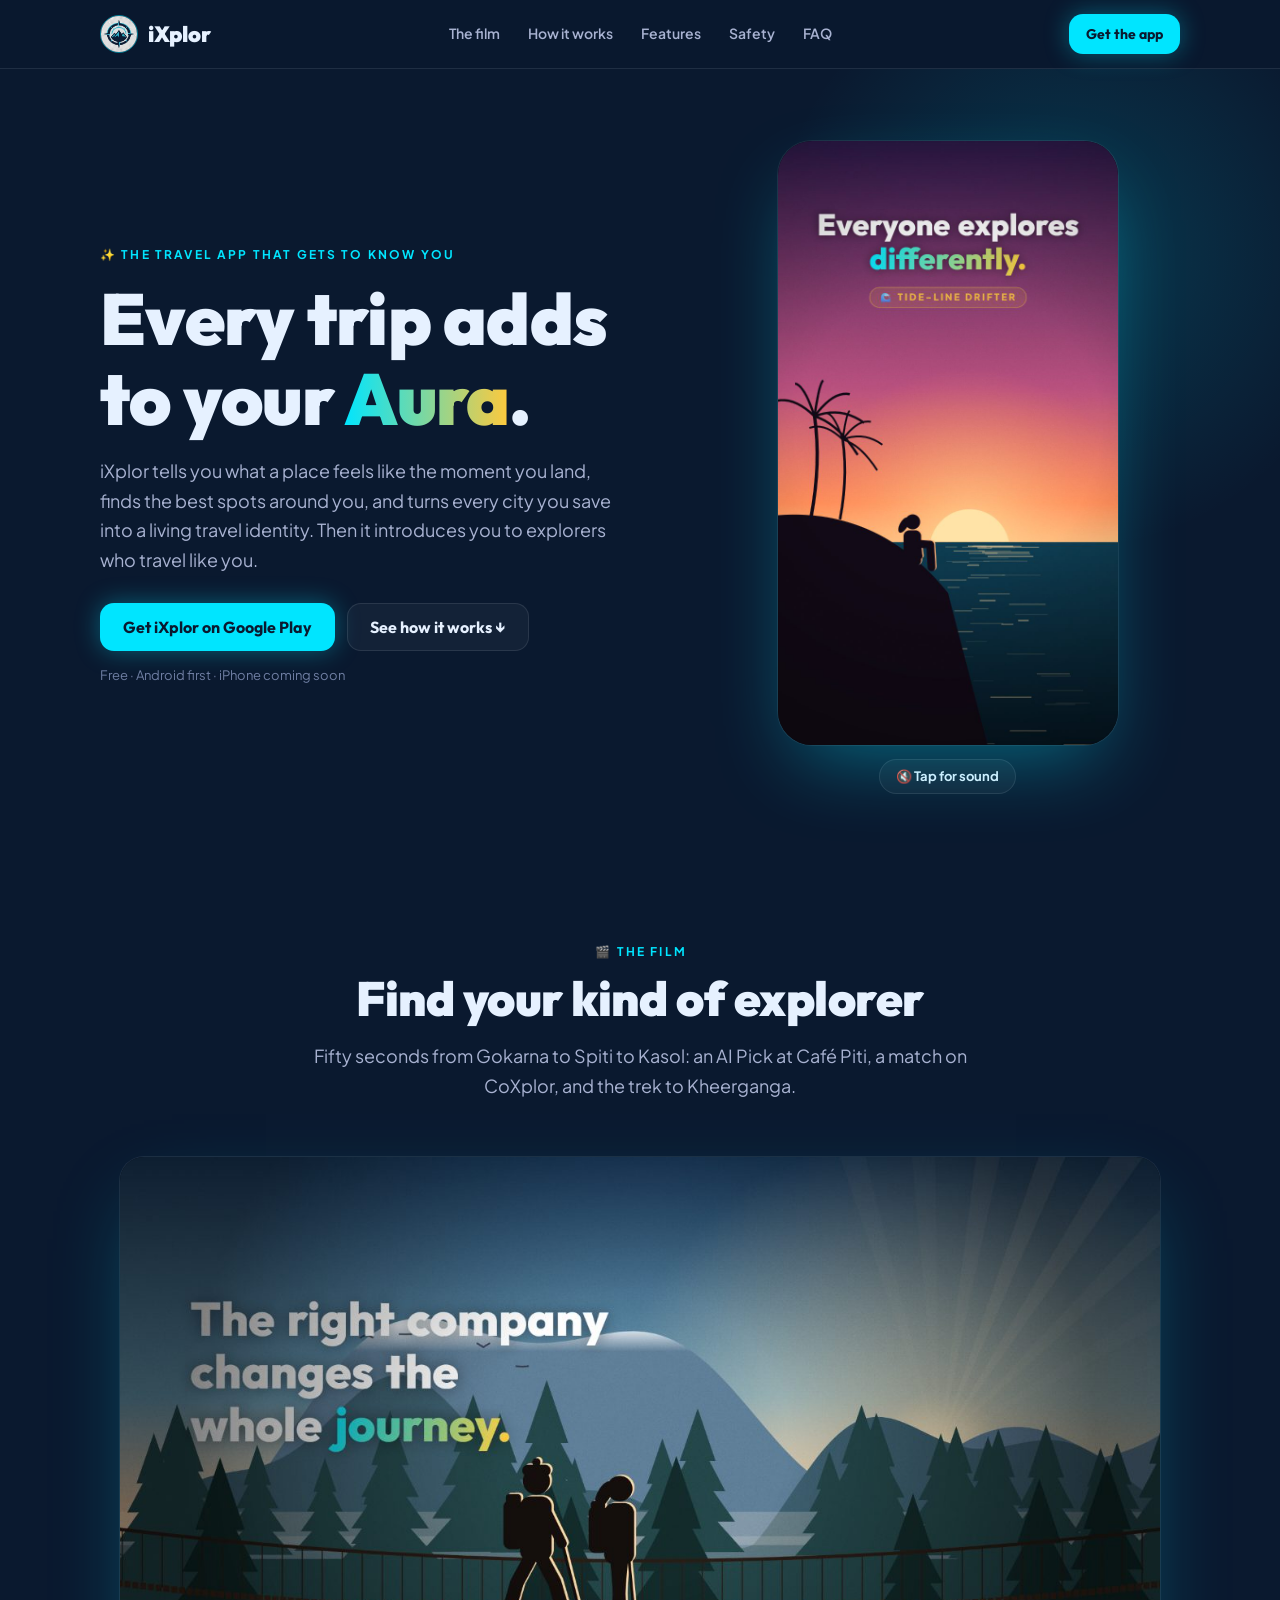
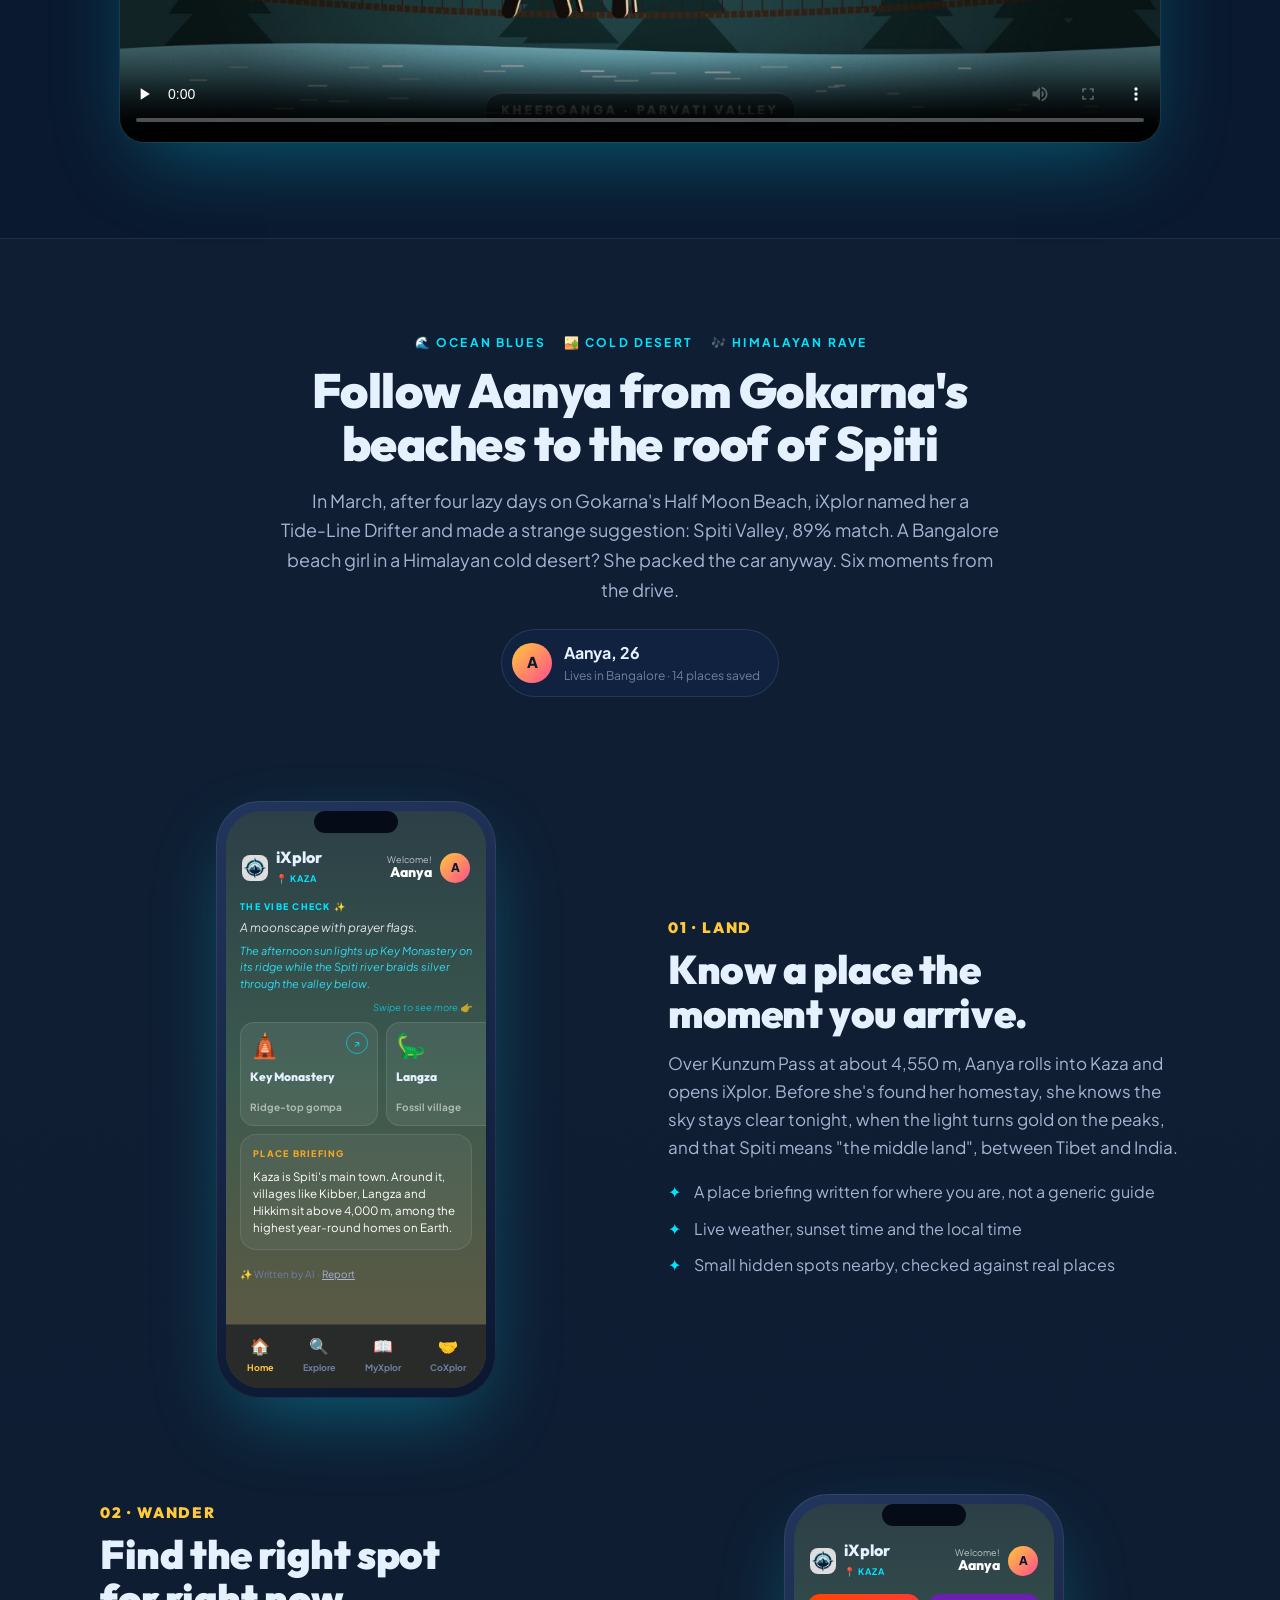
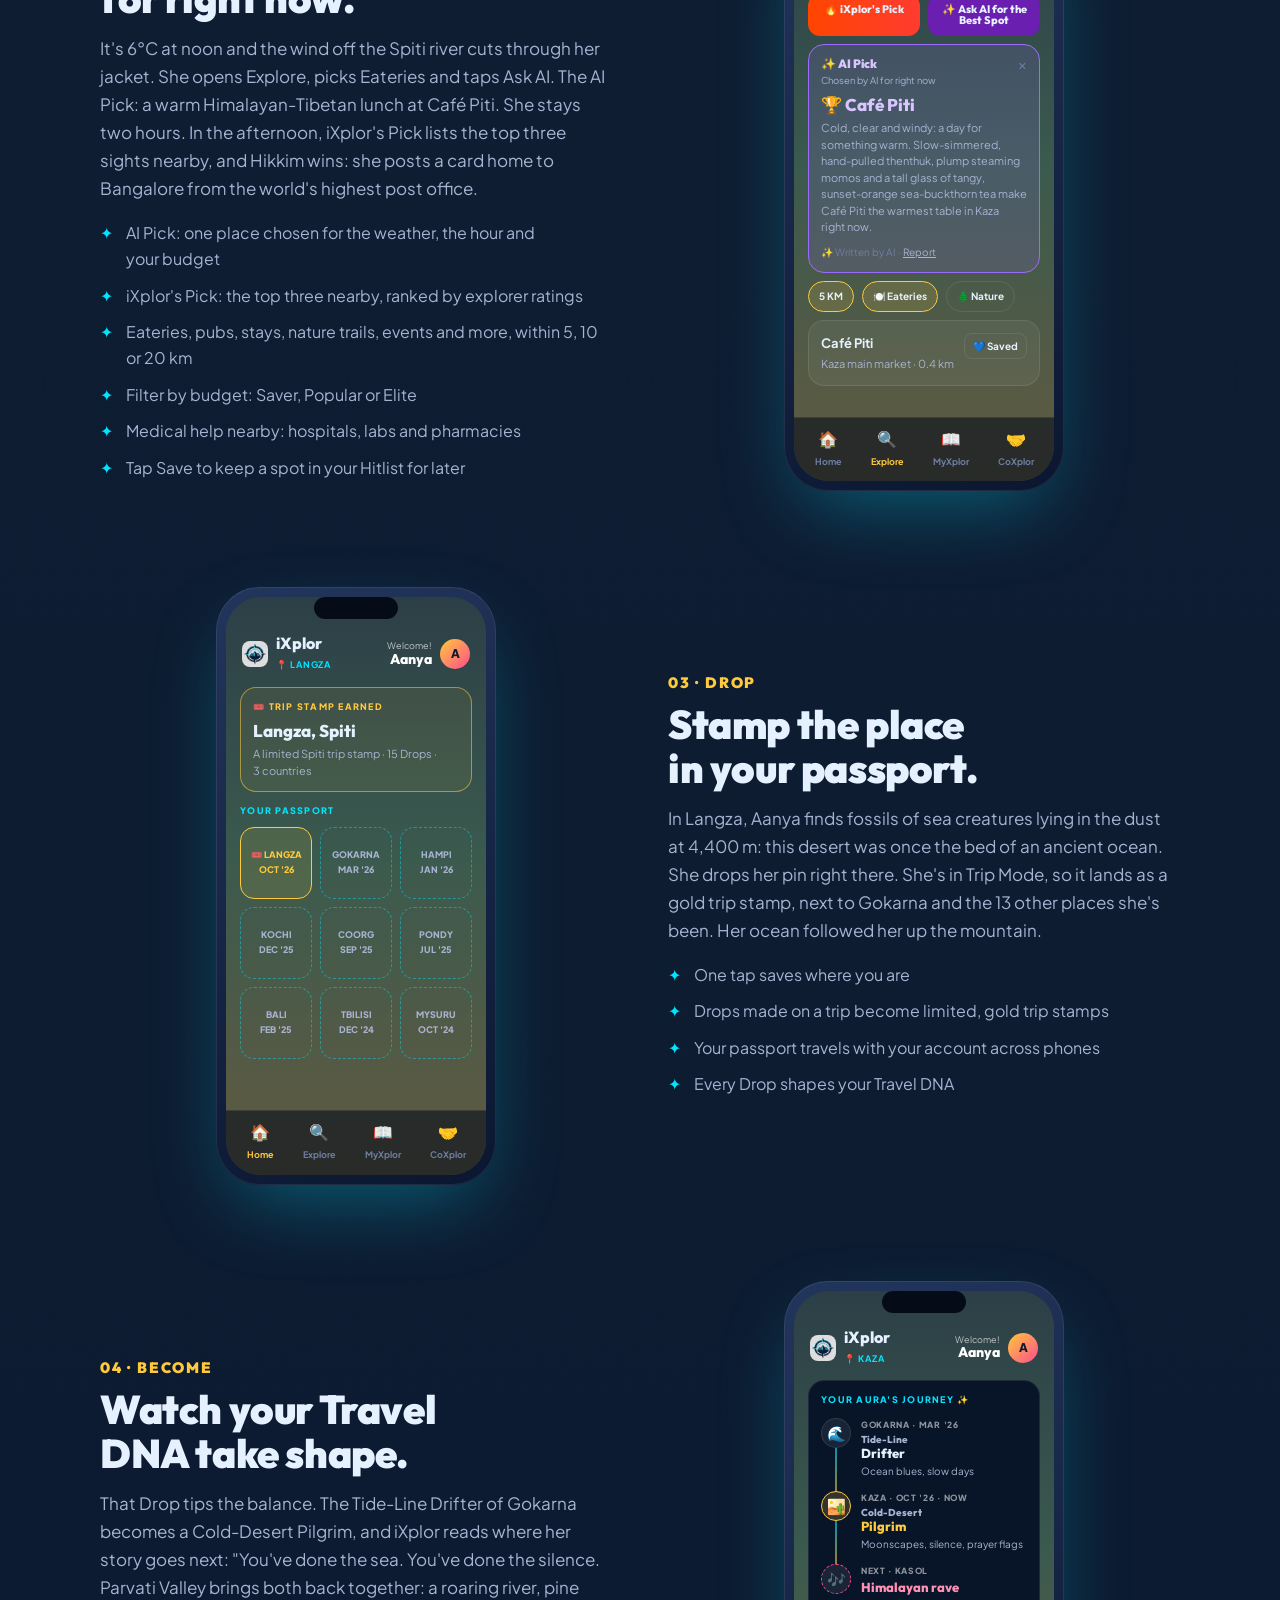
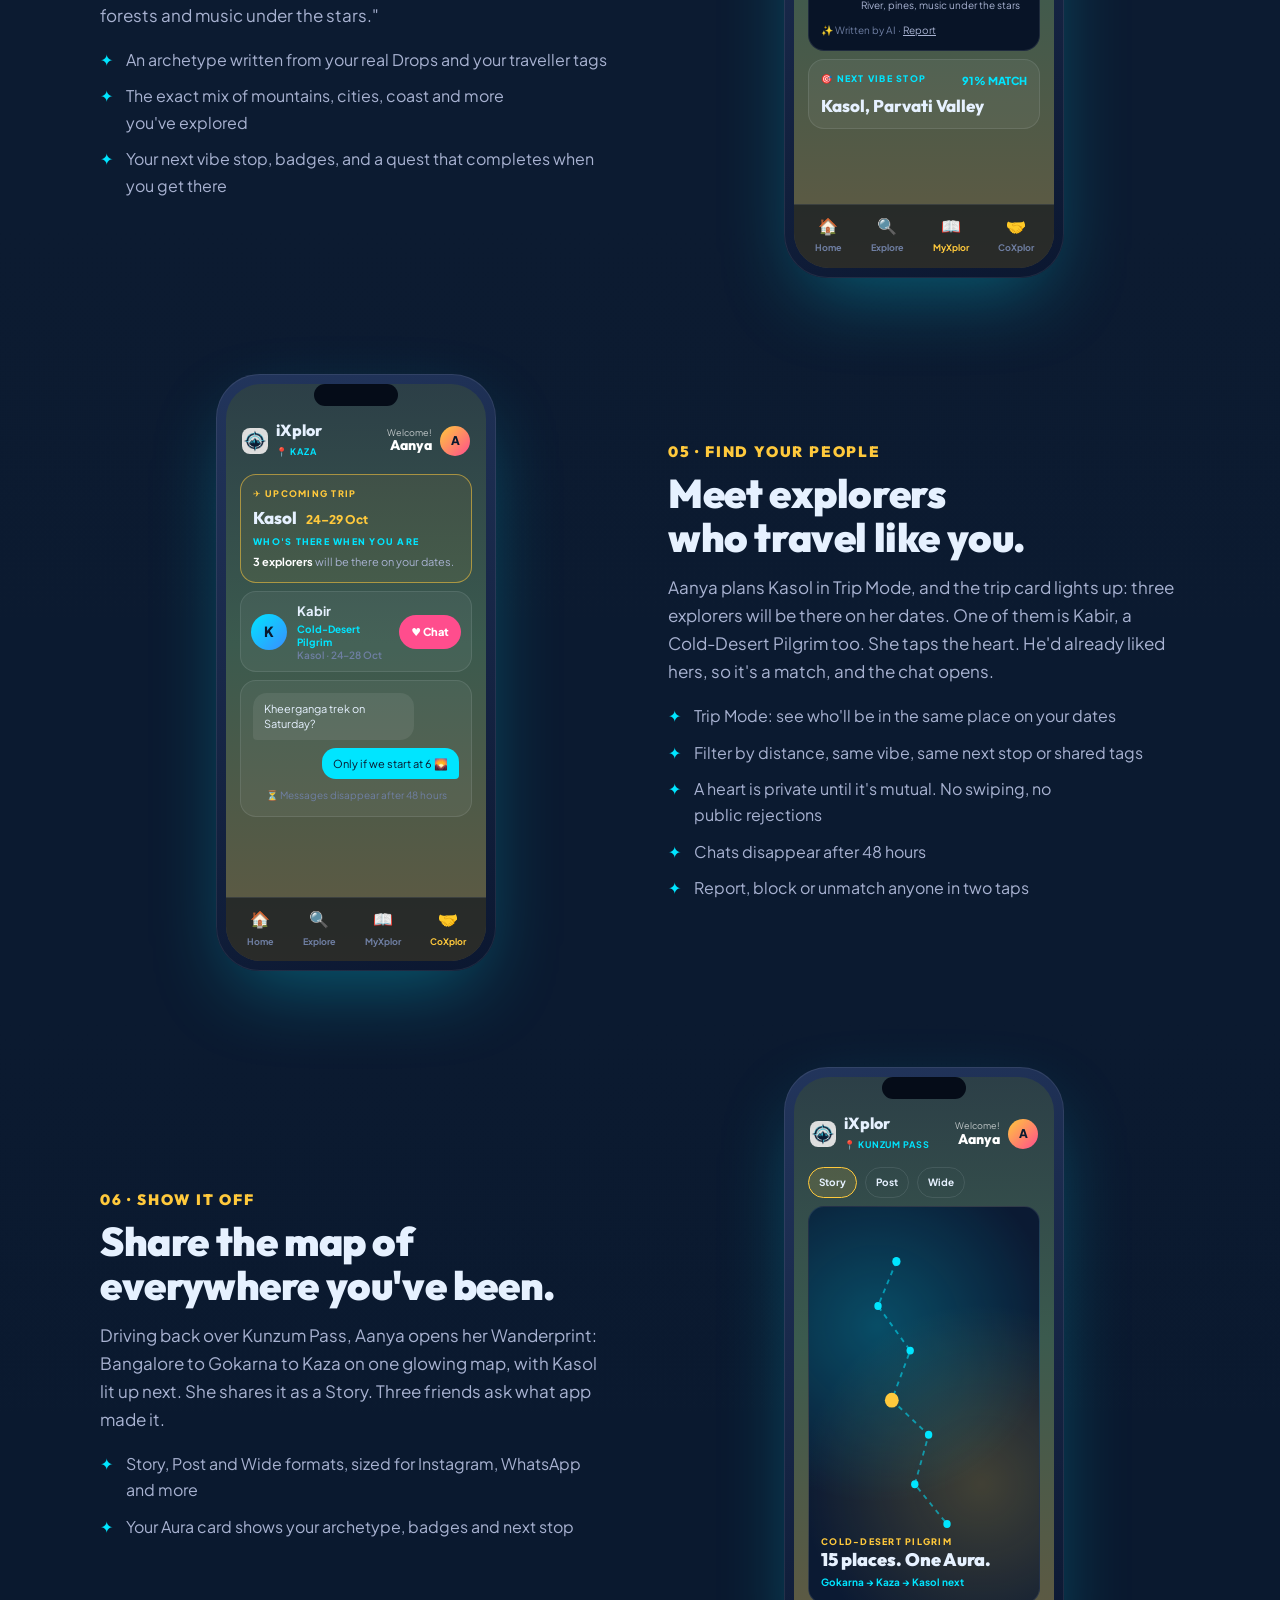
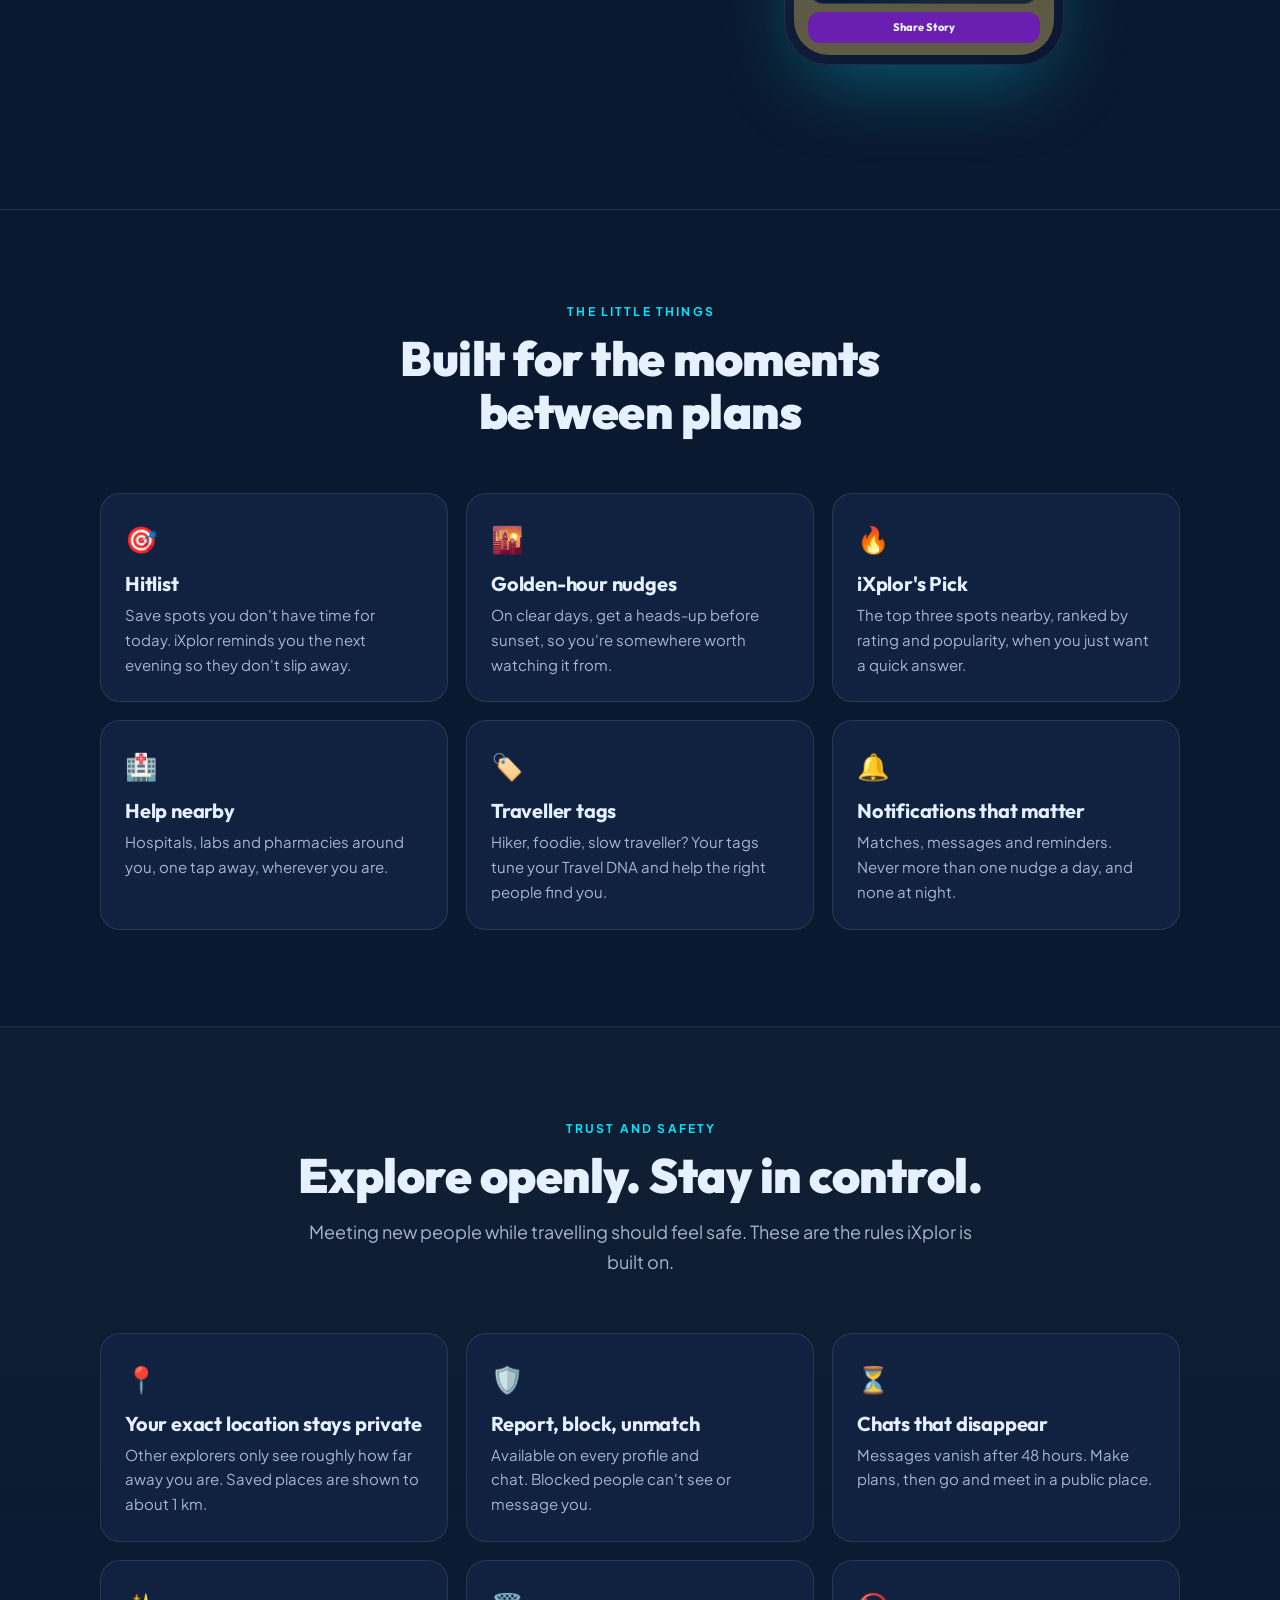
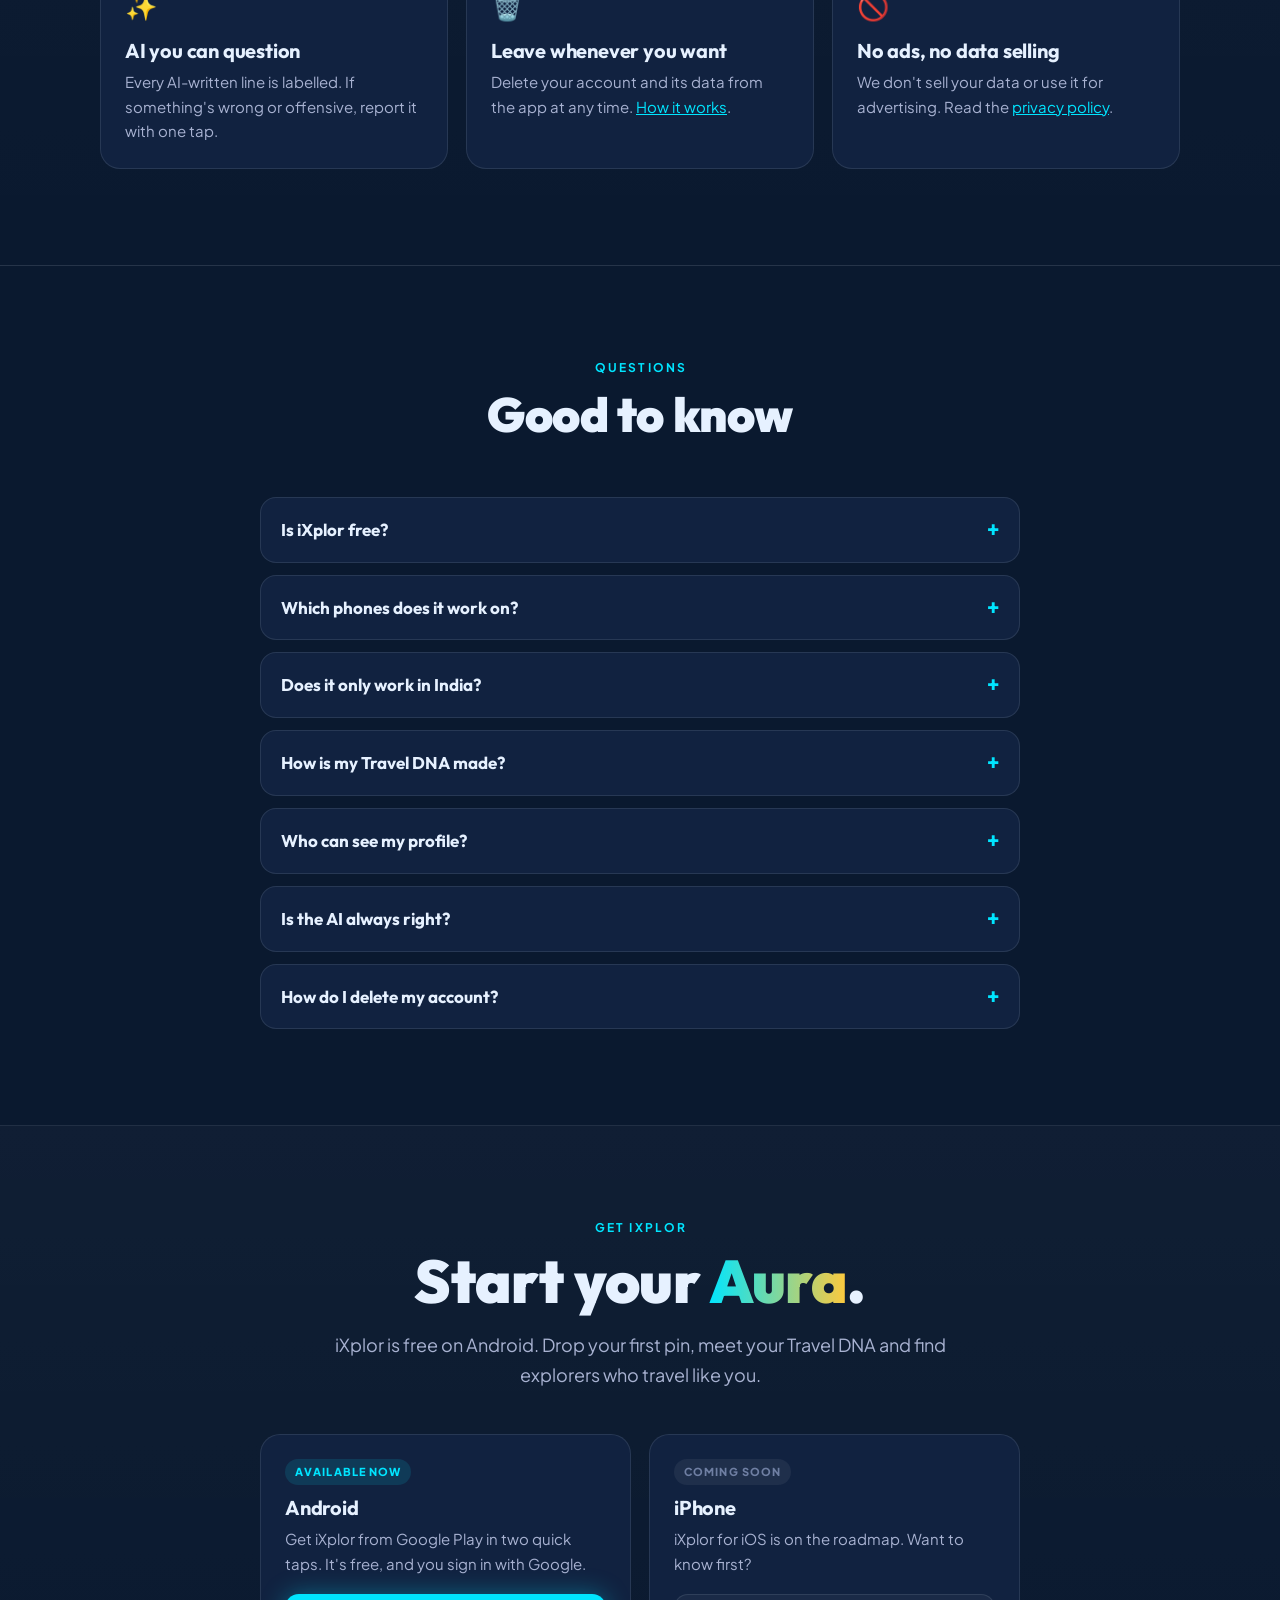
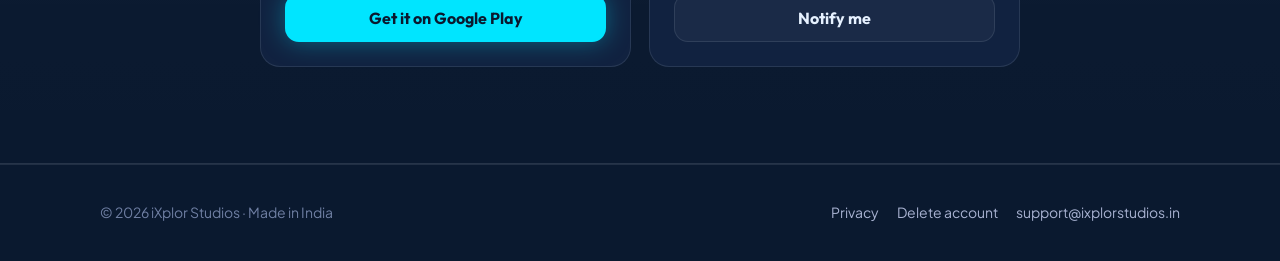
==== commit dcab5537: "Send Android installs through Google Play instead of a website APK - New join.html: join the iXplor " ====
--- a/index.html
+++ b/index.html
@@ -43,7 +43,7 @@
           <h1>Every trip adds to your <span class="grad">Aura</span>.</h1>
           <p class="lead">iXplor tells you what a place feels like the moment you land, finds the best spots around you, and turns every city you save into a living travel identity. Then it introduces you to explorers who travel like you.</p>
           <div class="hero-ctas">
-            <a class="btn btn-primary" href="#download">Get iXplor for Android</a>
+            <a class="btn btn-primary" href="join.html">Get iXplor on Google Play</a>
             <a class="btn btn-ghost" href="#story">See how it works ↓</a>
           </div>
           <p class="hero-note">Free · Android first · iPhone coming soon</p>
@@ -353,7 +353,7 @@
         </div>
         <div class="faq reveal">
           <details><summary>Is iXplor free?</summary><p>Yes. iXplor is free to download and use.</p></details>
-          <details><summary>Which phones does it work on?</summary><p>Android phones today: download iXplor under <a href="#download">Get the app</a>. An iPhone version is on the way. Leave your email there and we'll tell you when it's ready.</p></details>
+          <details><summary>Which phones does it work on?</summary><p>Android phones today: get iXplor from Google Play under <a href="#download">Get the app</a>. An iPhone version is on the way. Leave your email there and we'll tell you when it's ready.</p></details>
           <details><summary>Does it only work in India?</summary><p>iXplor is built in India and tuned for Indian cities first, but place briefings, nearby search and Drops work anywhere you travel.</p></details>
           <details><summary>How is my Travel DNA made?</summary><p>From the places you save as Drops and the traveller tags you pick. AI turns that into your archetype, your vibe and a suggested next stop. The landscape mix is counted directly from your Drops.</p></details>
           <details><summary>Who can see my profile?</summary><p>Other explorers in CoXplor see your name, photo, bio, tags, Travel DNA, your Drops (shown to about 1 km) and roughly how far away you are. Never your email or exact location.</p></details>
@@ -371,18 +371,12 @@
           <h2>Start your <span class="grad">Aura</span>.</h2>
           <p class="lead" style="max-width:620px;margin:16px auto 0">iXplor is free on Android. Drop your first pin, meet your Travel DNA and find explorers who travel like you.</p>
         </div>
-        <div class="dl-cards">
+        <div class="dl-cards two">
           <div class="tile reveal">
             <span class="badge">Available now</span>
             <h3>Android</h3>
-            <p>Download iXplor and install it on your Android phone. It's free, and you sign in with Google. <a href="#install">How to install</a></p>
-            <a class="btn btn-primary" href="https://github.com/PanchamLohumi/ixplor-website/releases/latest/download/iXplor-Beta.apk" download>Download for Android</a>
-          </div>
-          <div class="tile reveal">
-            <span class="badge soon">Coming soon</span>
-            <h3>Google Play</h3>
-            <p>iXplor is coming to the Play Store. Want to know the day it lands?</p>
-            <a class="btn btn-ghost" href="mailto:support@ixplorstudios.in?subject=Tell%20me%20when%20iXplor%20is%20on%20Google%20Play">Notify me</a>
+            <p>Get iXplor from Google Play in two quick taps. It's free, and you sign in with Google.</p>
+            <a class="btn btn-primary" href="join.html">Get it on Google Play</a>
           </div>
           <div class="tile reveal">
             <span class="badge soon">Coming soon</span>
@@ -390,16 +384,6 @@
             <p>iXplor for iOS is on the roadmap. Want to know first?</p>
             <a class="btn btn-ghost" href="mailto:support@ixplorstudios.in?subject=Tell%20me%20when%20iXplor%20is%20on%20iPhone">Notify me</a>
           </div>
-        </div>
-
-        <div class="install reveal" id="install">
-          <h3>Installing iXplor</h3>
-          <ol>
-            <li>On your Android phone, tap <strong>Download for Android</strong> above.</li>
-            <li>Open the downloaded file. If Android asks, allow your browser to <strong>install unknown apps</strong>.</li>
-            <li>Tap <strong>Install</strong>, then open iXplor and sign in with Google.</li>
-          </ol>
-          <p>Android asks before installing any app that doesn't come from the Play Store. That's normal for a direct download. Updating? Download the new file and install it over the old one, and your Drops stay.</p>
         </div>
       </div>
     </section>
--- a/styles.css
+++ b/styles.css
@@ -344,10 +344,8 @@
 .btn.is-disabled { opacity: .45; pointer-events: none; }
 @media (max-width: 900px) { .dl-cards { grid-template-columns: 1fr; max-width: 460px; margin-left: auto; margin-right: auto; } }
 .dl-cards .tile p a { color: var(--teal); }
-.install { max-width: 620px; margin: 40px auto 0; text-align: left; background: rgba(255, 255, 255, .04); border: 1px solid rgba(255, 255, 255, .08); border-radius: 18px; padding: 22px 24px; }
-.install h3 { margin: 0 0 10px; }
-.install ol { margin: 0 0 12px; padding-left: 20px; line-height: 1.7; }
-.install p { margin: 0; color: var(--faint); font-size: 14px; }
+.dl-cards .badge { align-self: flex-start; }
+@media (min-width: 901px) { .dl-cards.two { grid-template-columns: repeat(2, 1fr); max-width: 760px; margin-left: auto; margin-right: auto; } }
 
 /* ---------- Footer ---------- */
 .footer { border-top: 1px solid var(--line); padding: 36px 0; color: var(--faint); font-size: 14px; }
@@ -381,3 +379,16 @@
 .doc th, .doc td { text-align: left; vertical-align: top; padding: 10px 12px; border-bottom: 1px solid var(--line); color: var(--muted); }
 .doc th { color: var(--text); font-family: var(--font-head); }
 .doc .table-scroll { overflow-x: auto; }
+
+/* ---------- Join page: install through Google Play ---------- */
+.doc .join-steps { list-style: none; padding: 0; margin: 32px 0 8px; display: grid; gap: 14px; }
+.doc .join-step { display: grid; grid-template-columns: 44px 1fr; gap: 16px; align-items: start; background: var(--card); border: 1px solid var(--line); border-radius: 18px; padding: 20px; margin: 0; }
+.join-num { width: 44px; height: 44px; border-radius: 50%; display: grid; place-items: center; font: 900 20px/1 var(--font-head); color: var(--navy); background: linear-gradient(135deg, var(--teal), var(--gold)); }
+.doc .join-step h2 { color: var(--text); font-size: 20px; margin: 8px 0 6px; }
+.join-step p { color: var(--muted); }
+.join-step .btn { margin-top: 14px; }
+.doc.join .card h3 { margin-top: 0; }
+@media (max-width: 420px) {
+  .doc .join-step { grid-template-columns: 1fr; gap: 10px; }
+  .join-step .btn { width: 100%; }
+}
